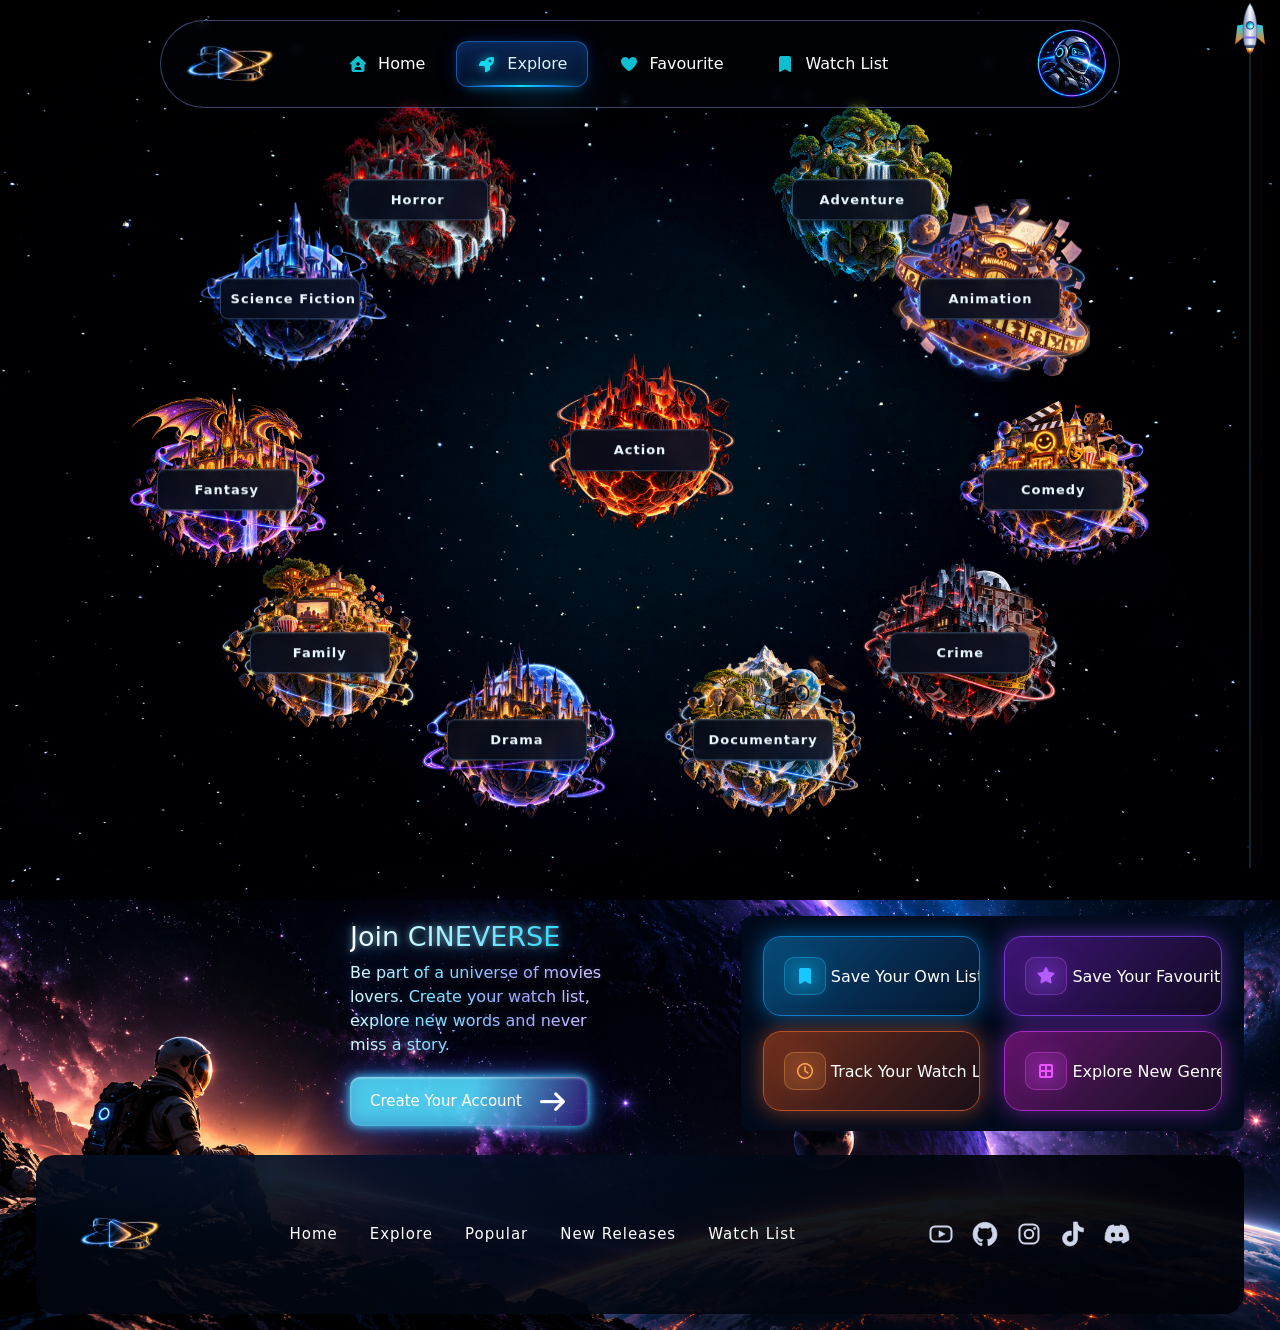
==== pages/explore.html @ 25fd9216 "adding planets" ====
<!doctype html>
<html lang="en">
  <head>
    <title>CINEVERSE | Explore</title>
    <meta name="author" content="Amr Fathi Mohammed" />
    <meta name="viewport" content="width=device-width, initial-scale=1.0" />
    <meta
      name="description"
      content="Enter CINEVERSE, your ultimate movie discovery universe. Explore trending movies, top-rated films, popular genres, movie details, ratings, and trailers." />
    <meta
      name="keywords"
      content="CineVerse, movies, films, movie discovery, trending movies, top-rated movies, popular movies, movie trailers, movie ratings, film genres, cinema" />
    <meta name="application-name" content="CINEVERSE" />
    <meta name="theme-color" content="#080B18" />
    <meta name="color-scheme" content="dark" />
    <meta name="referrer" content="strict-origin-when-cross-origin" />

    <meta name="robots" content="index, follow, max-image-preview:large" />
    <meta name="googlebot" content="index, follow, max-image-preview:large" />

    <link rel="canonical" href="https://amro-fathi.github.io/CINEVERSE/" />

    <meta property="og:type" content="website" />
    <meta property="og:site_name" content="CINEVERSE" />
    <meta property="og:title" content="CINEVERSE | Discover Your Next Favorite Movie" />
    <meta
      property="og:description"
      content="Explore the universe of cinema with CINEVERSE. Discover trending movies, top-rated films, genres, ratings, and trailers." />
    <meta property="og:url" content="https://amro-fathi.github.io/CINEVERSE/" />
    <meta property="og:image" content="https://amro-fathi.github.io/CINEVERSE/images/preview.png" />
    <meta property="og:image:alt" content="CINEVERSE — Your Movie Discovery Universe" />
    <meta property="og:image:width" content="1200" />
    <meta property="og:image:height" content="630" />
    <meta property="og:locale" content="en_US" />

    <link rel="stylesheet" href="../css/all.min.css" />
    <link rel="stylesheet" href="../css/bootstrap.css" />
    <link rel="stylesheet" href="../css/font.css" />
    <link rel="stylesheet" href="../css/index.css" />
    <link rel="icon" type="image/x-icon" href="../images/Icon.png" />
  </head>
  <body>
    <div class="ss idle">
      <div class="ss-rail">
        <div class="ss-fill"></div>
      </div>
      <div class="ss-ship">
        <div class="ss-turn">
          <svg viewBox="0 -6 64 116" aria-hidden="true">
            <defs>
              <linearGradient id="ss-hull" x1="0" y1="0" x2="1" y2="0">
                <stop offset="0" stop-color="#8fa3c7" />
                <stop offset=".5" stop-color="#f4f8ff" />
                <stop offset="1" stop-color="#6d7fa6" />
              </linearGradient>

              <linearGradient id="ss-fin" x1="0" y1="0" x2="0" y2="1">
                <stop offset="0" stop-color="#ff7a18" />
                <stop offset="1" stop-color="#22d3ee" />
              </linearGradient>

              <radialGradient id="ss-glass" cx=".35" cy=".3" r=".8">
                <stop offset="0" stop-color="#e0fbff" />
                <stop offset=".5" stop-color="#22d3ee" />
                <stop offset="1" stop-color="#0b3a73" />
              </radialGradient>

              <linearGradient id="ss-flame" x1="0" y1="1" x2="0" y2="0">
                <stop offset="0" stop-color="#ffd54a" />
                <stop offset=".5" stop-color="#ff7a18" />
                <stop offset="1" stop-color="#ff7a18" stop-opacity="0" />
              </linearGradient>
            </defs>

            <!-- Engine flame -->
            <g class="flame">
              <path fill="url(#ss-flame)" d="M24 26 Q32 -4 40 26 Z" />
              <path fill="#fff6c8" opacity=".9" d="M28 26 Q32 8 36 26 Z" />
            </g>

            <!-- Side wings -->
            <path fill="url(#ss-fin)" d="M22 44 L5 30 L9 64 L22 66 Z" />
            <path fill="url(#ss-fin)" d="M42 44 L59 30 L55 64 L42 66 Z" />

            <!-- Ship body -->
            <rect x="24" y="23" width="16" height="7" rx="2" fill="#3b4a6b" />

            <path fill="url(#ss-hull)" stroke="#4a5b82" d="M32 104 C19 86 17 54 22 28 L42 28 C47 54 45 86 32 104 Z" />

            <rect x="22" y="40" width="20" height="4" fill="#7c5cff" opacity=".85" />

            <!-- Cockpit -->
            <circle cx="32" cy="64" r="7" fill="url(#ss-glass)" stroke="#2a3a5e" stroke-width="1.5" />

            <circle cx="29.5" cy="61.5" r="2" fill="#fff" opacity=".7" />
          </svg>
        </div>
      </div>
      <button class="ss-mark d-none"></button>
    </div>
    <nav class="main-nav">
      <div class="container-fluid">
        <div class="row justify-content-between">
          <div class="col-2 logo">
            <img src="../images/Logo.png" alt="Logo" class="img-fluid" />
          </div>
          <div class="col-9 d-flex justify-content-center align-items-center">
            <div class="links list-unstyled">
              <div class="link">
                <a class="nav-link" href="../index.html"><i class="fa-solid fa-house-user"></i> Home</a>
              </div>
              <div class="link">
                <a class="nav-link active" href="#Top_Rated"><i class="fa-solid fa-rocket"></i> Explore</a>
              </div>
              <div class="link">
                <a class="nav-link" href="./pages/"><i class="fa-solid fa-heart"></i> Favourite</a>
              </div>
              <div class="link">
                <a class="nav-link" href="./pages/"><i class="fa-solid fa-bookmark"></i> Watch List</a>
              </div>
              <div class="search-container ms-auto" id="SearchContainer">
                <div class="input-group">
                  <span class="input-group-text" id="HomeSearch" onclick="toggleSearchActive()"><i class="fa-solid fa-magnifying-glass"></i></span>
                  <input
                    type="text"
                    id="SearchInput"
                    class="form-control"
                    placeholder="Search your movie..."
                    aria-label="Username"
                    aria-describedby="basic-addon1" />
                </div>
              </div>
            </div>
          </div>
          <div class="col-1 account-icon" onclick="stopPropagation(event)">
            <div class="img" onclick="OpenAccountPopup()"></div>
            <i class="fa-solid fa-chevron-left account-arrow" onclick="OpenAccountPopup()"></i>
          </div>
        </div>

        <div class="account-detailes" onclick="stopPropagation(event)">
          <div class="group">
            <div class="account-details-item">My profile</div>
            <div class="account-details-item">Watch History</div>
            <div class="account-details-item">Settings</div>
          </div>
          <div class="group">
            <div class="account-details-item logout">Log Out</div>
          </div>
        </div>
      </div>
    </nav>
    <div class="topbar">
      <a href="./index.html" class="topbar-logo">
        <img src="./images/Logo.png" class="img-fluid" alt="CINEVERSE" />
      </a>
      <div class="topbar-brand">
        <span>YOUR CINEMATIC UNIVERSE</span>
        <p>EXPLORE • DISCOVER • BELONG</p>
      </div>
      <div class="navbar-button" onclick="stopPropagation(event)">
        <div class="account-icon" onclick="OpenAccountPopupRight()">
          <div class="img"></div>
        </div>
      </div>
    </div>
    <div class="account-detailes-popup" onclick="stopPropagation(event)">
      <div class="content">
        <i class="fa-solid fa-xmark close" onclick="OpenAccountPopupRight()"></i>
        <div class="logo">
          <img src="../images/Logo.png" alt="Logo" class="img-fluid" />
        </div>
        <div class="links">
          <div class="account-details-item">
            <a class="nav-link active" href="#"><i class="fa-solid fa-house-user"></i> Home</a>
          </div>

          <div class="account-details-item">
            <a class="nav-link" href="./pages/"><i class="fa-solid fa-rocket"></i> Explore</a>
          </div>
          <div class="account-details-item">
            <a class="nav-link" href="./pages/"><i class="fa-solid fa-heart"></i> Favourite</a>
          </div>
          <div class="account-details-item">
            <a class="nav-link" href="./pages/"><i class="fa-solid fa-bookmark"></i> Watch List</a>
          </div>
        </div>
        <div class="account-details-search">
          <span class="input-group-text" id="basic-addon1"><i class="fa-solid fa-magnifying-glass"></i></span>
          <input type="text" class="search-input" placeholder="Search your movie..." aria-label="Username" aria-describedby="basic-addon1" />
        </div>
        <div class="account-icon">
          <div class="img"></div>
          <p class="muted">
            <a href="#" data-bs-toggle="tooltip" data-bs-title="Log Out"><i class="fa-solid fa-right-from-bracket"></i></a>
          </p>
          <div class="settings">
            <h4>CINEVERSE</h4>
            <p class="mb-0 profile">View Profile</p>
          </div>
        </div>
      </div>
    </div>
    <div class="topbar">
      <a href="../index.html" class="topbar-logo">
        <img src="../images/Logo.png" class="img-fluid" alt="CINEVERSE" />
      </a>
      <div class="topbar-brand">
        <span>YOUR CINEMATIC UNIVERSE</span>
        <p>EXPLORE • DISCOVER • BELONG</p>
      </div>
      <div class="navbar-button" onclick="stopPropagation(event)">
        <div class="account-icon" onclick="OpenAccountPopupRight()">
          <div class="img"></div>
        </div>
      </div>
    </div>
    <div class="account-detailes-popup" onclick="stopPropagation(event)">
      <div class="content">
        <i class="fa-solid fa-xmark close" onclick="OpenAccountPopupRight()"></i>
        <div class="logo">
          <img src="../images/Logo.png" alt="Logo" class="img-fluid" />
        </div>
        <div class="links">
          <div class="account-details-item">
            <a class="nav-link active" href="#"><i class="fa-solid fa-house-user"></i> Home</a>
          </div>

          <div class="account-details-item">
            <a class="nav-link" href="./pages/"><i class="fa-solid fa-rocket"></i> Explore</a>
          </div>
          <div class="account-details-item">
            <a class="nav-link" href="./pages/"><i class="fa-solid fa-heart"></i> Favourite</a>
          </div>
          <div class="account-details-item">
            <a class="nav-link" href="./pages/"><i class="fa-solid fa-bookmark"></i> Watch List</a>
          </div>
        </div>
        <div class="account-details-search">
          <span class="input-group-text" id="basic-addon1"><i class="fa-solid fa-magnifying-glass"></i></span>
          <input type="text" class="search-input" placeholder="Search your movie..." aria-label="Username" aria-describedby="basic-addon1" />
        </div>
        <div class="account-icon">
          <div class="img"></div>
          <p class="muted">
            <a href="#" data-bs-toggle="tooltip" data-bs-title="Log Out"><i class="fa-solid fa-right-from-bracket"></i></a>
          </p>
          <div class="settings">
            <h4>CINEVERSE</h4>
            <p class="mb-0 profile">View Profile</p>
          </div>
        </div>
      </div>
    </div>

    <header id="Explore">
      <div class="container-fluid">
        <div class="content">
          <div data-genre="action" class="planet action active">
            
            <img src="../images/genres/action.png" class="img-fluid" alt="Planet" />
            <div class="name">Action</div>
          </div>
          <div data-genre="adventure" class="planet adventure">
            
            <img src="../images/genres/adventure.png" class="img-fluid" alt="Planet" />
            <div class="name">Adventure</div>
          </div>
          <div data-genre="animation" class="planet animation">
            
            <img src="../images/genres/animation.png" class="img-fluid" alt="Planet" />
            <div class="name">Animation</div>
          </div>
          <div data-genre="comedy" class="planet comedy">
            
            <img src="../images/genres/comedy.png" class="img-fluid" alt="Planet" />
            <div class="name">Comedy</div>
          </div>
          <div data-genre="crime" class="planet crime">
            
            <img src="../images/genres/crime.png" class="img-fluid" alt="Planet" />
            <div class="name">Crime</div>
          </div>
          <div data-genre="documentary" class="planet documentary">
            
            <img src="../images/genres/documentary.png" class="img-fluid" alt="Planet" />
            <div class="name">Documentary</div>
          </div>
          <div data-genre="drama" class="planet drama">
            
            <img src="../images/genres/drama.png" class="img-fluid" alt="Planet" />
            <div class="name">Drama</div>
          </div>
          <div data-genre="family" class="planet family">
            
            <img src="../images/genres/family.png" class="img-fluid" alt="Planet" />
            <div class="name">Family</div>
          </div>
          <div data-genre="fantasy" class="planet fantasy">
            
            <img src="../images/genres/fantasy.png" class="img-fluid" alt="Planet" />
            <div class="name">Fantasy</div>
          </div>
          <div data-genre="science_fiction" class="planet science">
            
            <img src="../images/genres/science fiction.png" class="img-fluid" alt="Planet" />
            <div class="name">Science Fiction</div>
          </div>
          <div data-genre="horror" class="planet horror">
            
            <img src="../images/genres/horror.png" class="img-fluid" alt="Planet" />
            <div class="name">Horror</div>
          </div>
        </div>
      </div>
    </header>

    <footer class="py-3">
      <div class="container-fluid px-5">
        <div class="row mb-4">
          <div class="col-3 d-none d-xl-block"></div>
          <div class="col-12 col-lg-5 col-xl-4 left">
            <h4>Join CINEVERSE</h4>
            <p>Be part of a universe of movies lovers. Create your watch list, explore new words and never miss a story.</p>
            <a class="home-link" href="">Create Your Account <i class="fa-solid fa-arrow-right"></i></a>
          </div>
          <div class="col-12 col-lg-7 col-xl-5 right row">
            <div class="col-12 col-sm-6 icon">
              <div class="item"><i class="fa-solid fa-bookmark"></i> Save Your Own List</div>
            </div>
            <div class="col-12 col-sm-6 icon">
              <div class="item"><i class="fa-solid fa-star"></i> Save Your Favourites</div>
            </div>
            <div class="col-12 col-sm-6 icon">
              <div class="item"><i class="fa-regular fa-clock"></i> Track Your Watch List</div>
            </div>
            <div class="col-12 col-sm-6 icon">
              <div class="item"><i class="fa-solid fa-border-all"></i> Explore New Genres</div>
            </div>
          </div>
        </div>

        <div class="bottom-bar row">
          <div class="col-lg-1 col-12 d-flex justify-content-center align-items-center">
            <div class="logo">
              <img src="../images/Logo.png" alt="Logo" class="img-fluid" />
            </div>
          </div>
          <div class="col-lg-8 col-12">
            <div class="links">
              <div class="link"><a href="./index.html">Home</a></div>
              <div class="link"><a href="./pages/explore.html">Explore</a></div>
              <div class="link"><a href="#Top_Rated">Popular</a></div>
              <div class="link"><a href="#Latest">New Releases</a></div>
              <div class="link"><a href="">Watch List</a></div>
            </div>
          </div>
          <div class="col-lg-2 col-12 d-flex justify-content-center align-items-center">
            <div class="icons">
              <!-- YouTube -->
              <a class="social yt" target="_blank" href="https://www.youtube.com" aria-label="YouTube" data-label="YouTube">
                <svg viewBox="0 0 24 24" aria-hidden="true">
                  <defs>
                    <clipPath id="ytClip"><rect x="1.5" y="4.5" width="21" height="15" rx="4.5" /></clipPath>
                    <linearGradient id="ytShine">
                      <stop offset="0" stop-color="#fff" stop-opacity="0" />
                      <stop offset=".5" stop-color="#fff" stop-opacity=".55" />
                      <stop offset="1" stop-color="#fff" stop-opacity="0" />
                    </linearGradient>
                  </defs>
                  <rect class="ic-s box" pathLength="1" x="1.5" y="4.5" width="21" height="15" rx="4.5" />
                  <g clip-path="url(#ytClip)">
                    <g transform="skewX(-20)"><rect class="shine" x="-12" y="3" width="6" height="18" fill="url(#ytShine)" /></g>
                  </g>
                  <g class="tri-g"><polygon class="ic tri" pathLength="1" points="10,8.8 16,12 10,15.2" /></g>
                </svg>
              </a>

              <!-- GitHub -->
              <a class="social gh" target="_blank" href="https://github.com/Amro-Fathi" aria-label="GitHub" data-label="GitHub">
                <svg viewBox="0 0 24 24" aria-hidden="true">
                  <defs>
                    <linearGradient id="ghGrad" gradientUnits="userSpaceOnUse" x1="0" y1="0" x2="24" y2="24" spreadMethod="repeat">
                      <stop offset="0" stop-color="#b388ff" />
                      <stop offset=".5" stop-color="#6ee7ff" />
                      <stop offset="1" stop-color="#b388ff" />
                      <animateTransform
                        attributeName="gradientTransform"
                        type="translate"
                        from="0 0"
                        to="24 24"
                        dur="1.6s"
                        repeatCount="indefinite" />
                    </linearGradient>
                  </defs>
                  <g class="wob">
                    <path
                      class="ic cat"
                      pathLength="1"
                      d="M12 .297c-6.63 0-12 5.373-12 12 0 5.303 3.438 9.8 8.205 11.385.6.113.82-.258.82-.577 0-.285-.01-1.04-.015-2.04-3.338.724-4.042-1.61-4.042-1.61C4.422 18.07 3.633 17.7 3.633 17.7c-1.087-.744.084-.729.084-.729 1.205.084 1.838 1.236 1.838 1.236 1.07 1.835 2.809 1.305 3.495.998.108-.776.417-1.305.76-1.605-2.665-.3-5.466-1.332-5.466-5.93 0-1.31.465-2.38 1.235-3.22-.135-.303-.54-1.523.105-3.176 0 0 1.005-.322 3.3 1.23.96-.267 1.98-.399 3-.405 1.02.006 2.04.138 3 .405 2.28-1.552 3.285-1.23 3.285-1.23.645 1.653.24 2.873.12 3.176.765.84 1.23 1.91 1.23 3.22 0 4.61-2.805 5.625-5.475 5.92.42.36.81 1.096.81 2.22 0 1.606-.015 2.896-.015 3.286 0 .315.21.69.825.57C20.565 22.092 24 17.592 24 12.297c0-6.627-5.373-12-12-12" />
                  </g>
                </svg>
              </a>

              <!-- Instagram -->
              <a class="social ig" href="#TOP" aria-label="Instagram" data-label="Instagram">
                <svg viewBox="0 0 24 24" aria-hidden="true">
                  <defs>
                    <linearGradient id="igGrad" gradientUnits="userSpaceOnUse" x1="2" y1="22" x2="22" y2="2">
                      <stop offset="0" stop-color="#fd9a2d" />
                      <stop offset=".45" stop-color="#f1337b" />
                      <stop offset="1" stop-color="#8a3ab9" />
                      <animateTransform
                        attributeName="gradientTransform"
                        type="rotate"
                        from="0 12 12"
                        to="360 12 12"
                        dur="4s"
                        repeatCount="indefinite" />
                    </linearGradient>
                  </defs>
                  <rect class="ic-s frame" pathLength="1" x="2.5" y="2.5" width="19" height="19" rx="5.5" />
                  <g class="lens-g"><circle class="ic-s lens" pathLength="1" cx="12" cy="12" r="4.3" /></g>
                  <circle class="flash-ring" cx="17.6" cy="6.4" r="1.1" />
                  <g class="dot-g"><circle class="ic dot" pathLength="1" cx="17.6" cy="6.4" r="1.1" /></g>
                </svg>
              </a>

              <!-- TikTok -->
              <a class="social tk" href="#TOP" aria-label="TikTok" data-label="TikTok">
                <svg viewBox="0 0 24 24" aria-hidden="true">
                  <defs>
                    <path
                      id="tkPath"
                      pathLength="1"
                      d="M12.525.02c1.31-.02 2.61-.01 3.91-.02.08 1.53.63 3.09 1.75 4.17 1.12 1.11 2.7 1.62 4.24 1.79v4.03c-1.44-.05-2.89-.35-4.2-.97-.57-.26-1.1-.59-1.62-.93-.01 2.92.01 5.84-.02 8.75-.08 1.4-.54 2.79-1.35 3.94-1.31 1.92-3.58 3.17-5.91 3.21-1.43.08-2.86-.31-4.08-1.03-2.02-1.19-3.44-3.37-3.65-5.71-.02-.5-.03-1-.01-1.49.18-1.9 1.12-3.72 2.58-4.96 1.66-1.44 3.98-2.13 6.15-1.72.02 1.48-.04 2.96-.04 4.44-.99-.32-2.15-.23-3.02.37-.63.41-1.11 1.04-1.36 1.75-.21.51-.15 1.07-.14 1.61.24 1.64 1.82 3.02 3.5 2.87 1.12-.01 2.19-.66 2.77-1.61.19-.33.4-.67.41-1.06.1-1.79.06-3.57.07-5.36.01-4.03-.01-8.05.02-12.07z" />
                  </defs>
                  <g class="beat-g">
                    <use href="#tkPath" class="ghost g1" />
                    <use href="#tkPath" class="ghost g2" />
                    <use href="#tkPath" class="ic main" />
                  </g>
                  <circle class="spark sp1" cx="21.5" cy="7" r=".8" />
                  <circle class="spark sp2" cx="2.5" cy="15" r=".8" />
                </svg>
              </a>

              <!-- Discord -->
              <a class="social dc" target="_blank" href="https://discord.com/" aria-label="Discord" data-label="Discord">
                <svg viewBox="0 0 24 24" aria-hidden="true">
                  <g class="bob-g">
                    <path
                      class="ic"
                      pathLength="1"
                      d="M20.317 4.3698a19.7913 19.7913 0 00-4.8851-1.5152.0741.0741 0 00-.0785.0371c-.211.3753-.4447.8648-.6083 1.2495-1.8447-.2762-3.68-.2762-5.4868 0-.1636-.3933-.4058-.8742-.6177-1.2495a.077.077 0 00-.0785-.037 19.7363 19.7363 0 00-4.8852 1.515.0699.0699 0 00-.0321.0277C.5334 9.0458-.319 13.5799.0992 18.0578a.0824.0824 0 00.0312.0561c2.0528 1.5076 4.0413 2.4228 5.9929 3.0294a.0777.0777 0 00.0842-.0276c.4616-.6304.8731-1.2952 1.226-1.9942a.076.076 0 00-.0416-.1057c-.6528-.2476-1.2743-.5495-1.8722-.8923a.077.077 0 01-.0076-.1277c.1258-.0943.2517-.1923.3718-.2914a.0743.0743 0 01.0776-.0105c3.9278 1.7933 8.18 1.7933 12.0614 0a.0739.0739 0 01.0785.0095c.1202.099.246.1981.3728.2924a.077.077 0 01-.0066.1276 12.2986 12.2986 0 01-1.873.8914.0766.0766 0 00-.0407.1067c.3604.698.7719 1.3628 1.225 1.9932a.076.076 0 00.0842.0286c1.961-.6067 3.9495-1.5219 6.0023-3.0294a.077.077 0 00.0313-.0552c.5004-5.177-.8382-9.6739-3.5485-13.6604a.061.061 0 00-.0312-.0286z" />
                    <g class="eyes">
                      <ellipse class="eye" cx="8.02" cy="12.9" rx="2.16" ry="2.42" />
                      <ellipse class="eye" cx="15.99" cy="12.9" rx="2.16" ry="2.42" />
                    </g>
                  </g>
                </svg>
              </a>
            </div>
          </div>
        </div>
      </div>
    </footer>
    <!-- <script src="js/plugins/jquery.js"></script> -->
    <script src="../js/bootstrap.js"></script>
    <script src="../js/components/navbar.js"></script>
    <script src="../js/components/spaceship.js"></script>
    <script src="../js/api/fetch.js"></script>
    <script src="../js/pages/explore.js"></script>
  </body>
</html>
---- css/font.css ----
/* latin-ext */
@font-face {
  font-family: 'DM Sans';
  font-style: italic;
  font-weight: 100 1000;
  font-display: swap;
  src: url(https://fonts.gstatic.com/s/dmsans/v17/rP2Fp2ywxg089UriCZa4ET-DNl0.woff2) format('woff2');
  unicode-range: U+0100-02BA, U+02BD-02C5, U+02C7-02CC, U+02CE-02D7, U+02DD-02FF, U+0304, U+0308, U+0329, U+1D00-1DBF, U+1E00-1E9F, U+1EF2-1EFF, U+2020, U+20A0-20AB, U+20AD-20C0, U+2113, U+2C60-2C7F, U+A720-A7FF;
}
/* latin */
@font-face {
  font-family: 'DM Sans';
  font-style: italic;
  font-weight: 100 1000;
  font-display: swap;
  src: url(https://fonts.gstatic.com/s/dmsans/v17/rP2Fp2ywxg089UriCZa4Hz-D.woff2) format('woff2');
  unicode-range: U+0000-00FF, U+0131, U+0152-0153, U+02BB-02BC, U+02C6, U+02DA, U+02DC, U+0304, U+0308, U+0329, U+2000-206F, U+20AC, U+2122, U+2191, U+2193, U+2212, U+2215, U+FEFF, U+FFFD;
}
/* latin-ext */
@font-face {
  font-family: 'DM Sans';
  font-style: normal;
  font-weight: 100 1000;
  font-display: swap;
  src: url(https://fonts.gstatic.com/s/dmsans/v17/rP2Hp2ywxg089UriCZ2IHSeH.woff2) format('woff2');
  unicode-range: U+0100-02BA, U+02BD-02C5, U+02C7-02CC, U+02CE-02D7, U+02DD-02FF, U+0304, U+0308, U+0329, U+1D00-1DBF, U+1E00-1E9F, U+1EF2-1EFF, U+2020, U+20A0-20AB, U+20AD-20C0, U+2113, U+2C60-2C7F, U+A720-A7FF;
}
/* latin */
@font-face {
  font-family: 'DM Sans';
  font-style: normal;
  font-weight: 100 1000;
  font-display: swap;
  src: url(https://fonts.gstatic.com/s/dmsans/v17/rP2Hp2ywxg089UriCZOIHQ.woff2) format('woff2');
  unicode-range: U+0000-00FF, U+0131, U+0152-0153, U+02BB-02BC, U+02C6, U+02DA, U+02DC, U+0304, U+0308, U+0329, U+2000-206F, U+20AC, U+2122, U+2191, U+2193, U+2212, U+2215, U+FEFF, U+FFFD;
}
/* cyrillic-ext */
@font-face {
  font-family: 'Forum';
  font-style: normal;
  font-weight: 400;
  font-display: swap;
  src: url(https://fonts.gstatic.com/s/forum/v19/6aey4Ky-Vb8Ew8IcOpIq3g.woff2) format('woff2');
  unicode-range: U+0460-052F, U+1C80-1C8A, U+20B4, U+2DE0-2DFF, U+A640-A69F, U+FE2E-FE2F;
}
/* cyrillic */
@font-face {
  font-family: 'Forum';
  font-style: normal;
  font-weight: 400;
  font-display: swap;
  src: url(https://fonts.gstatic.com/s/forum/v19/6aey4Ky-Vb8Ew8IVOpIq3g.woff2) format('woff2');
  unicode-range: U+0301, U+0400-045F, U+0490-0491, U+04B0-04B1, U+2116;
}
/* latin-ext */
@font-face {
  font-family: 'Forum';
  font-style: normal;
  font-weight: 400;
  font-display: swap;
  src: url(https://fonts.gstatic.com/s/forum/v19/6aey4Ky-Vb8Ew8IfOpIq3g.woff2) format('woff2');
  unicode-range: U+0100-02BA, U+02BD-02C5, U+02C7-02CC, U+02CE-02D7, U+02DD-02FF, U+0304, U+0308, U+0329, U+1D00-1DBF, U+1E00-1E9F, U+1EF2-1EFF, U+2020, U+20A0-20AB, U+20AD-20C0, U+2113, U+2C60-2C7F, U+A720-A7FF;
}
/* latin */
@font-face {
  font-family: 'Forum';
  font-style: normal;
  font-weight: 400;
  font-display: swap;
  src: url(https://fonts.gstatic.com/s/forum/v19/6aey4Ky-Vb8Ew8IROpI.woff2) format('woff2');
  unicode-range: U+0000-00FF, U+0131, U+0152-0153, U+02BB-02BC, U+02C6, U+02DA, U+02DC, U+0304, U+0308, U+0329, U+2000-206F, U+20AC, U+2122, U+2191, U+2193, U+2212, U+2215, U+FEFF, U+FFFD;
}
---- css/index.css ----
:root {
  --primary-Blue: #1597ff;
  --primary-Orange: #ff7a24;
}

@keyframes cosmic-Title {
  from {
    background-position: 0% center;
    filter: drop-shadow(0 0 3px rgba(180, 240, 255, 0.45)) drop-shadow(0 0 10px rgba(35, 190, 255, 0.32)) drop-shadow(0 0 22px rgba(75, 105, 255, 0.22));
  }
  to {
    background-position: 100% center;
    filter: drop-shadow(0 0 4px rgba(200, 245, 255, 0.6)) drop-shadow(0 0 13px rgba(35, 190, 255, 0.42)) drop-shadow(0 0 26px rgba(110, 80, 255, 0.28)) drop-shadow(0 0 34px rgba(190, 80, 255, 0.12));
  }
}
@keyframes cosmic-subtitle {
  from {
    background-position: 0% center;
    filter: drop-shadow(0 0 3px rgba(53, 190, 255, 0.2));
  }
  to {
    background-position: 100% center;
    filter: drop-shadow(0 0 6px rgba(120, 104, 255, 0.3));
  }
}
@keyframes gradient-flow {
  from {
    background-position: 0% 50%;
  }
  to {
    background-position: 100% 50%;
  }
}
nav {
  position: fixed;
  top: 20px;
  right: initial;
  bottom: initial;
  left: 50%;
  z-index: 999;
  transform: translateX(-50%);
  width: 75%;
  color: #fff;
  border-radius: 100px;
  background: rgba(3, 8, 18, 0.28);
  backdrop-filter: blur(4px);
  border: 1px solid rgba(150, 180, 255, 0.38);
}
@media (max-width: 1300px) {
  nav {
    background: rgba(3, 8, 18, 0.28);
    border: none;
  }
  nav .container-fluid {
    display: none;
  }
}
@media (min-width: 992px) and (max-width: 1300px) {
  nav {
    height: initial;
    border: 1px solid rgba(150, 180, 255, 0.38);
  }
  nav .container-fluid {
    display: block;
  }
}
nav .logo {
  display: flex;
  flex-direction: row;
  justify-content: center;
  align-items: center;
  width: 10%;
}
@media (max-width: 1300px) {
  nav .logo {
    display: none;
  }
}
@media (min-width: 1181px) and (max-width: 1300px) {
  nav .logo {
    display: flex;
    width: 14%;
  }
}
nav .links {
  width: 100%;
  margin: auto;
  display: flex;
  flex-direction: row;
  justify-content: start;
  align-items: center;
  padding: 20px;
  padding-right: 0px;
  column-gap: 10px;
}
nav .links .link .nav-link {
  display: flex;
  flex-direction: row;
  justify-content: center;
  align-items: center;
  position: relative;
  padding: 10px 20px;
  border: 1px solid transparent;
  border-radius: 12px;
  color: #fff;
  transition-duration: 1s;
  white-space: nowrap;
}
nav .links .link .nav-link i {
  color: rgba(17, 217, 239, 0.8745098039);
  margin-right: 10px;
}
nav .links .link .nav-link::before {
  content: "";
  position: absolute;
  top: initial;
  right: initial;
  bottom: -8px;
  left: 10%;
  z-index: initial;
  width: 100%;
  height: 15px;
  background: radial-gradient(ellipse, rgba(40, 125, 255, 0.8) 0%, rgba(17, 217, 239, 0.3) 40%, transparent 75%);
  filter: blur(20px);
  opacity: 0;
  transition: opacity 0.4s ease;
}
nav .links .link .nav-link::after {
  content: "";
  position: absolute;
  position: absolute;
  top: initial;
  right: initial;
  bottom: -1px;
  left: 50%;
  z-index: initial;
  width: 0;
  height: 2px;
  border-radius: 10px;
  transform: translateX(-50%);
  background: linear-gradient(90deg, transparent, #168bff, #11d9ef, #168bff, transparent);
  box-shadow: 0 0 10px rgba(17, 217, 239, 0.8);
  transition: width 0.4s ease;
}
nav .links .link .nav-link.active {
  color: #dffaff;
  background: linear-gradient(180deg, rgba(13, 43, 96, 0.85), rgba(4, 15, 40, 0.92));
  border-color: rgba(40, 145, 255, 0.55);
  box-shadow: inset 0 0 12px rgba(35, 115, 255, 0.12), 0 0 10px rgba(25, 105, 255, 0.2), 0 0 22px rgba(25, 105, 255, 0.12);
}
nav .links .link .nav-link.active::before {
  opacity: 1;
}
nav .links .link .nav-link.active::after {
  width: 85%;
}
nav .links .link .nav-link.active i {
  color: #11d9ef;
  filter: drop-shadow(0 0 5px rgba(17, 217, 239, 0.7));
}
nav .links .link .nav-link:hover {
  background: rgba(13, 43, 96, 0.45);
  border-color: rgba(17, 217, 239, 0.35);
  box-shadow: inset 0 0 12px rgba(17, 217, 239, 0.06), 0 0 15px rgba(17, 217, 239, 0.1);
}
nav .links .link .nav-link:hover::before {
  opacity: 0.8;
}
nav .links .link .nav-link:hover::after {
  width: 75%;
}
nav .links .search-container {
  flex: 1;
  min-width: 0;
  display: flex;
  flex-direction: row;
  justify-content: end;
  align-items: center;
}
@media (min-width: 992px) and (max-width: 1300px) {
  nav .links .search-container {
    display: none;
  }
}
nav .links .search-container.active .input-group {
  width: 80%;
}
@media (max-width: 1300px) {
  nav .links .search-container.active .input-group {
    width: 100%;
  }
}
nav .links .search-container .input-group {
  padding: 5px;
  width: 55px;
  box-sizing: border-box;
  display: flex;
  flex-direction: row-reverse;
  justify-content: space-between;
  align-items: center;
  background: rgba(3, 7, 16, 0.95);
  border: 1px solid rgba(17, 217, 239, 0.3);
  border-radius: 30px;
  transition: width 1s ease;
}
nav .links .search-container .input-group .input-group-text {
  padding: 10px;
  border: none;
  background: transparent;
  color: #11d9ef;
  cursor: pointer;
  flex-shrink: 0;
}
nav .links .search-container .input-group input {
  width: 0;
  min-width: 0;
  padding: 10px 0;
  opacity: 0;
  overflow: hidden;
  flex: 0 0 auto;
  box-sizing: border-box;
  color: #fff;
  background: transparent;
  border: none;
  outline: none;
  transition: width 0.5s ease, opacity 0.3s ease, padding 0.5s ease;
}
nav .links .search-container .input-group input.active {
  width: calc(100% - 45px);
  padding: 10px;
  opacity: 1;
  box-shadow: none;
}
nav .links .search-container .input-group input:focus {
  box-shadow: none;
}
nav .links .search-container .input-group input::placeholder {
  color: #858b9a;
}
nav .account-icon {
  display: flex;
  flex-direction: row;
  justify-content: center;
  align-items: center;
}
@media (min-width: 992px) and (max-width: 1300px) {
  nav .account-icon {
    justify-content: end;
  }
}
nav .account-icon {
  flex-grow: 1;
  position: relative;
}
nav .account-icon .img {
  width: 70px;
  height: 70px;
  background-image: url("../images/Profile.jpg");
  background-repeat: no-repeat;
  background-size: cover;
  background-position: center;
  cursor: pointer;
  border-radius: 50%;
}
nav .account-icon i {
  cursor: pointer;
  position: absolute;
  top: 50%;
  right: 10%;
  bottom: initial;
  left: initial;
  z-index: initial;
  transform: translateY(-50%) rotate(0deg);
  transition: right 0.5s ease, opacity 1s ease;
  opacity: 1;
  transition-duration: 1s;
}
@media (min-width: 992px) and (max-width: 1300px) {
  nav .account-icon i {
    display: none;
  }
}
nav .account-icon i.active {
  transform: translateY(-50%) rotate(180deg);
  right: -90%;
  opacity: 0;
}
nav .account-detailes {
  border-radius: 10px;
  padding: 10px;
  background: linear-gradient(135deg, rgba(4, 10, 20, 0.98) 0%, rgba(7, 15, 30, 0.98) 35%, rgba(17, 14, 42, 0.92) 70%, rgba(28, 12, 48, 0.98) 100%);
  backdrop-filter: blur(8px);
  border: 1px solid rgba(142, 182, 255, 0.28);
  box-shadow: inset 0 1px 0 rgba(255, 255, 255, 0.28), inset 0 -20px 50px rgba(73, 70, 160, 0.28), 0 10px 35px rgba(0, 0, 0, 0.75), 0 0 35px rgba(80, 120, 255, 0.42);
  position: absolute;
  top: 110%;
  right: -100%;
  bottom: initial;
  left: initial;
  z-index: initial;
  text-align: center;
  display: flex;
  flex-direction: column;
  justify-content: center;
  align-items: center;
  row-gap: 10px;
  transition-duration: 1s;
}
nav .account-detailes.active {
  right: 0.5%;
}
nav .account-detailes .group {
  border-radius: 10px;
  display: flex;
  flex-direction: column;
  justify-content: center;
  align-items: center;
  row-gap: 10px;
  width: 100%;
  padding: 20px 5px;
}
nav .account-detailes .group .account-details-item {
  cursor: pointer;
  border-radius: 10px;
  width: 100%;
  position: relative;
  padding: 10px 40px;
  border: rgba(17, 217, 239, 0.8745098039) 2px solid;
  color: #e7fcff;
  background: rgba(5, 10, 25, 0.85);
  transition-duration: 0.5s;
  overflow: hidden;
}
nav .account-detailes .group .account-details-item::before {
  content: "";
  position: absolute;
  top: 0;
  right: initial;
  bottom: initial;
  left: -120%;
  z-index: initial;
  width: 80%;
  height: 100%;
  background: linear-gradient(90deg, transparent, rgba(17, 217, 239, 0.15), rgba(17, 217, 239, 0.45), rgba(17, 217, 239, 0.15), transparent);
  transform: skewX(-20deg);
  transition-duration: 0.5s;
}
nav .account-detailes .group .account-details-item.logout::before {
  background: linear-gradient(90deg, transparent, rgba(255, 53, 79, 0.15), rgba(255, 53, 79, 0.45), rgba(255, 53, 79, 0.15), transparent);
}
nav .account-detailes .group .account-details-item:hover {
  transform: translateX(4px);
  border-color: #7df4ff;
  box-shadow: 0 0 8px rgba(17, 217, 239, 0.8), 0 0 25px rgba(17, 217, 239, 0.3), inset 0 0 20px rgba(17, 217, 239, 0.08);
}
nav .account-detailes .group .account-details-item:hover.logout {
  border-color: #ff5368;
  box-shadow: 0 0 8px rgba(255, 53, 79, 0.8), 0 0 25px rgba(255, 53, 79, 0.3), inset 0 0 20px rgba(255, 53, 79, 0.08);
}
nav .account-detailes .group .account-details-item:hover::before {
  left: 140%;
}
nav .account-detailes .group .account-details-item.logout {
  background: linear-gradient(135deg, rgba(20, 4, 7, 0.98) 0%, rgba(35, 7, 14, 0.98) 35%, rgba(42, 8, 20, 0.92) 70%, rgba(48, 6, 12, 0.98) 100%);
  backdrop-filter: blur(8px);
  border: 1px solid rgba(255, 70, 85, 0.3);
  box-shadow: inset 0 1px 0 rgba(255, 220, 220, 0.12), inset 0 -20px 50px rgba(160, 20, 40, 0.25), 0 10px 35px rgba(0, 0, 0, 0.75), 0 0 35px rgba(255, 35, 55, 0.25);
}

.account-detailes-popup {
  position: fixed;
  top: 50%;
  right: initial;
  bottom: initial;
  left: -140%;
  z-index: 999;
}
.account-detailes-popup.active {
  left: 0;
}
.account-detailes-popup {
  transform: translateY(-50%);
  width: 300px;
  height: 100%;
  padding: 20px;
  background: linear-gradient(145deg, rgba(5, 12, 25, 0.97) 0%, rgba(7, 15, 32, 0.97) 40%, rgba(18, 12, 42, 0.96) 75%, rgba(30, 12, 50, 0.97) 100%);
  clip-path: polygon(0% 0%, 84% 0%, 100% 7%, 100% 47%, 94% 54%, 100% 61%, 100% 93%, 91% 100%, 62% 100%, 54% 95%, 8% 100%, 0% 93%, 0% 8%);
  box-shadow: 0 15px 40px rgba(0, 0, 0, 0.75), 0 0 30px rgba(17, 217, 239, 0.15), 0 0 50px rgba(110, 70, 255, 0.12);
  transition-duration: 1s;
  row-gap: 10px;
}
.account-detailes-popup::before {
  content: "";
  position: absolute;
  inset: 0;
  background: linear-gradient(135deg, #11d9ef 0%, #11d9ef 35%, #6f9cff 58%, #a86cff 78%, #d276ff 100%);
  clip-path: inherit;
  z-index: -2;
}
.account-detailes-popup::after {
  content: "";
  position: absolute;
  inset: 3px;
  background: linear-gradient(145deg, rgba(5, 12, 25, 0.98), rgba(8, 15, 32, 0.97) 45%, rgba(20, 13, 43, 0.96));
  clip-path: polygon(0% 0%, 84% 0%, 100% 7%, 100% 47%, 94% 54%, 100% 61%, 100% 93%, 91% 100%, 62% 100%, 54% 95%, 8% 100%, 0% 93%, 0% 8%);
  z-index: -1;
  background-image: url("../images/navbarbg.png");
  background-repeat: no-repeat;
  background-size: cover;
  background-position: center;
}
.account-detailes-popup {
  color: #fff;
}
.account-detailes-popup .content {
  display: flex;
  flex-direction: column;
  justify-content: space-evenly;
  align-items: start;
  height: 100%;
}
.account-detailes-popup .content .close {
  position: absolute;
  top: 20px;
  right: 20px;
  bottom: initial;
  left: initial;
  z-index: initial;
  display: flex;
  flex-direction: row;
  justify-content: center;
  align-items: center;
  color: rgba(17, 217, 239, 0.8745098039);
  background: linear-gradient(135deg, #061535 0%, #0a1d4a 18%, #0b1738 35%, #070f27 52%, #0a1233 68%, #17154a 84%, #25205f 100%);
  border-radius: 20%;
  font-size: 12px;
  width: 30px;
  height: 30px;
  cursor: pointer;
  transition-duration: 0.5s;
}
.account-detailes-popup .content {
  position: relative;
}
.account-detailes-popup .content .logo {
  width: 80%;
  align-content: start;
}
.account-detailes-popup .content .links {
  border-radius: 10px;
  display: flex;
  flex-direction: column;
  justify-content: center;
  align-items: start;
  row-gap: 10px;
  width: 100%;
}
.account-detailes-popup .content .links .account-details-item {
  display: flex;
  flex-direction: row;
  justify-content: start;
  align-items: center;
  position: relative;
  width: 80%;
  padding: 15px;
  color: #e7fcff;
  background: linear-gradient(135deg, rgba(8, 25, 48, 0.95), rgba(4, 13, 28, 0.96) 55%, rgba(10, 15, 38, 0.96)) padding-box, linear-gradient(135deg, #11d9ef 0%, #11d9ef 35%, #4b9cff 65%, #8d6cff 100%) border-box;
  border: 2px solid transparent;
  border-top-right-radius: 15%;
  border-bottom-right-radius: 15%;
  cursor: pointer;
  overflow: hidden;
  transition-duration: 0.5s;
}
.account-detailes-popup .content .links .account-details-item::before {
  content: "";
  position: absolute;
  top: 0;
  right: initial;
  bottom: initial;
  left: -120%;
  z-index: initial;
  width: 70%;
  height: 100%;
  background: linear-gradient(90deg, transparent 0%, rgba(17, 217, 239, 0.05) 25%, rgba(17, 217, 239, 0.22) 50%, rgba(17, 217, 239, 0.05) 75%, transparent 100%);
  transform: skewX(-20deg);
  transition: left 0.55s ease;
}
.account-detailes-popup .content .links .account-details-item::after {
  content: "";
  position: absolute;
  top: -45px;
  right: initial;
  bottom: initial;
  left: -45px;
  z-index: initial;
  width: 100px;
  height: 100px;
  background: rgba(17, 217, 239, 0.25);
  filter: blur(25px);
}
.account-detailes-popup .content .links .account-details-item:hover {
  transform: translateX(10px);
}
.account-detailes-popup .content .links .account-details-item:hover::before {
  left: 140%;
}
.account-detailes-popup .content .links .account-details-item i {
  color: rgba(17, 217, 239, 0.8745098039);
}
.account-detailes-popup .content .account-details-search {
  margin-top: 20px;
  display: flex;
  flex-direction: row;
  justify-content: center;
  align-items: center;
  background: rgba(12, 22, 36, 0.72);
  border: 2px solid rgba(70, 140, 220, 0.45);
  border-radius: 999px;
  box-shadow: inset 0 1px 1px rgba(255, 255, 255, 0.06), 0 0 20px rgba(20, 80, 140, 0.12);
  border-radius: 30px;
}
.account-detailes-popup .content .account-details-search .input-group-text {
  border: none;
  background-color: transparent;
  color: #fff;
}
.account-detailes-popup .content .account-details-search input {
  color: #fff;
  background-color: transparent;
  border: none;
  outline: none;
  padding: 10px;
}
.account-detailes-popup .content .account-details-search input::placeholder {
  color: #7a7a7a;
}
.account-detailes-popup .content .account-icon * {
  cursor: pointer;
}
.account-detailes-popup .content .account-icon {
  padding: 20px 10px;
  background: rgba(3, 8, 18, 0.88);
  backdrop-filter: blur(4px);
  border-radius: 20px;
  width: 100%;
  display: flex;
  flex-direction: row;
  justify-content: start;
  align-items: center;
  column-gap: 20px;
  position: relative;
}
.account-detailes-popup .content .account-icon .profile {
  width: fit-content;
  cursor: pointer;
  color: #aab9cc;
  transition: all 0.3s ease;
}
.account-detailes-popup .content .account-icon .profile:hover {
  color: #11d9ef;
  transform: translateX(4px);
  text-shadow: 0 0 12px rgba(17, 217, 239, 0.5);
}
.account-detailes-popup .content .account-icon .img {
  width: 90px;
  height: 90px;
  background-image: url("../images/Profile.jpg");
  background-repeat: no-repeat;
  background-size: cover;
  background-position: center;
  cursor: pointer;
  border-radius: 50%;
}
.account-detailes-popup .content .account-icon p.muted {
  position: absolute;
  top: 50%;
  right: 5%;
  bottom: initial;
  left: initial;
  z-index: initial;
}
.account-detailes-popup .content .account-icon p.muted i {
  color: rgba(255, 70, 85, 0.8);
  cursor: pointer;
  position: absolute;
  top: 50%;
  right: 5%;
  bottom: initial;
  left: initial;
  z-index: initial;
  transform: translateY(-50%);
  transition: right 0.5s;
}
.account-detailes-popup .content .account-icon p.muted i.active {
  transform: translateY(-50%);
  right: -90%;
}
.account-detailes-popup .content .account-icon .settings h4 {
  font-size: 14px;
}
.account-detailes-popup .content .account-icon .settings p {
  font-size: 12px;
  color: #949494;
}

.topbar {
  display: none;
  padding: 0 30px;
  width: 70%;
  height: 100px;
}
@media (max-width: 1300px) {
  .topbar {
    width: 90%;
  }
}
.topbar {
  position: fixed;
  top: 20px;
  right: initial;
  bottom: initial;
  left: 50%;
  z-index: 999;
  transform: translateX(-50%);
  background: rgba(2, 6, 16, 0.62);
  backdrop-filter: blur(12px);
  border-radius: 100px;
  border: 1px solid rgba(17, 217, 239, 0.18);
}
@media (max-width: 1300px) {
  .topbar {
    display: flex;
    flex-direction: row;
    justify-content: space-between;
    align-items: center;
    background: transparent;
    backdrop-filter: blur(12px);
    background: rgba(2, 6, 16, 0.52);
  }
}
@media (min-width: 992px) and (max-width: 1300px) {
  .topbar {
    display: none;
  }
}
@media (min-width: 577px) and (max-width: 1300px) {
  .topbar {
    width: 70%;
    background: rgba(2, 6, 16, 0.52);
    backdrop-filter: blur(12px);
  }
}
.topbar::after {
  content: "";
  position: absolute;
  top: initial;
  right: initial;
  bottom: -1px;
  left: 50%;
  z-index: 999;
  transform: translateX(-50%);
  width: 80%;
  height: 2px;
  background: linear-gradient(90deg, transparent, #11d9ef 25%, #485fe0 70%, #a86cff, transparent);
  opacity: 0.7;
}
.topbar .topbar-logo {
  width: 30%;
}
@media (max-width: 1300px) {
  .topbar .topbar-logo {
    width: 60%;
    display: none;
  }
}
@media (min-width: 577px) and (max-width: 1300px) {
  .topbar .topbar-logo {
    width: 30%;
    display: block;
  }
}
.topbar .topbar-brand {
  text-align: center;
}
@media (max-width: 1300px) {
  .topbar .topbar-brand {
    width: 70%;
  }
}
@media (min-width: 577px) and (max-width: 1300px) {
  .topbar .topbar-brand {
    width: 50%;
  }
}
.topbar .topbar-brand span {
  color: #ccefff;
  font-size: 16px;
  letter-spacing: 3px;
}
@media (min-width: 577px) and (max-width: 1300px) {
  .topbar .topbar-brand span {
    display: none;
  }
}
@media (min-width: 769px) and (max-width: 1300px) {
  .topbar .topbar-brand span {
    display: block;
  }
}
.topbar .topbar-brand p {
  margin: 7px 0px;
  color: #647997;
  font-size: 12px;
  letter-spacing: 2px;
}
@media (max-width: 1300px) {
  .topbar .topbar-brand p {
    display: none;
  }
}
@media (min-width: 577px) and (max-width: 1300px) {
  .topbar .topbar-brand p {
    display: block;
  }
}
.topbar .navbar-button {
  display: none;
  flex: 1;
}
.topbar .navbar-button .account-icon {
  width: 80px;
  height: 80px;
  position: fixed;
  top: 15px;
  right: 0;
  bottom: initial;
  left: initial;
  z-index: 999;
}
.topbar .navbar-button .account-icon .img {
  width: 70px;
  height: 70px;
}
@media (max-width: 1300px) {
  .topbar .navbar-button .account-icon .img {
    width: 60px;
    height: 60px;
  }
}
.topbar .navbar-button .account-icon .img {
  background-image: url("../images/Profile.jpg");
  background-repeat: no-repeat;
  background-size: cover;
  background-position: center;
  cursor: pointer;
  border-radius: 50%;
}
@media (max-width: 1300px) {
  .topbar .navbar-button {
    display: block;
  }
}
@media (min-width: 992px) and (max-width: 1300px) {
  .topbar .navbar-button {
    display: none;
  }
}

.random {
  display: flex;
  flex-direction: row;
  justify-content: center;
  align-items: center;
  position: absolute;
  top: initial;
  right: 40px;
  bottom: 5%;
  left: initial;
  z-index: initial;
}
@media (max-width: 1300px) {
  .random {
    right: 50%;
    transform: translateX(50%);
    width: 80%;
  }
}
@media (min-width: 371px) and (max-width: 1300px) {
  .random {
    width: 70%;
  }
}
@media (min-width: 577px) and (max-width: 1300px) {
  .random {
    width: 50%;
    right: 40px;
    transform: translateX(0px);
  }
}
@media (min-width: 769px) and (max-width: 1300px) {
  .random {
    width: max-content;
  }
}
.random {
  padding: 10px 20px;
  border-radius: 20px;
  color: #f1f1f1;
  background: linear-gradient(110deg, rgba(45, 95, 170, 0.38) 0%, rgba(22, 57, 120, 0.32) 45%, rgba(5, 20, 55, 0.38) 100%);
  backdrop-filter: blur(6px);
  border: 1px solid rgba(155, 205, 255, 0.45);
  box-shadow: 0 0 12px rgba(76, 157, 255, 0.2), inset 0 1px 3px rgba(220, 240, 255, 0.15);
  column-gap: 20px;
  transition-duration: 1s;
  cursor: pointer;
}
.random h4 {
  font-size: 20px;
  color: #96dbdf;
  transition-duration: 1s;
  white-space: nowrap;
}
.random h6 {
  color: rgba(216, 217, 221, 0.6509803922);
  font-size: 16px;
  transition-duration: 1s;
}
.random i {
  font-size: 30px;
  transition-duration: 1s;
}
.random:hover {
  transform: translateY(-5px) scale(1.02);
  background: linear-gradient(110deg, rgba(65, 135, 220, 0.48) 0%, rgba(30, 78, 160, 0.42) 45%, rgba(8, 30, 75, 0.48) 100%);
  border-color: rgba(170, 220, 255, 0.8);
  box-shadow: 0 0 10px rgba(100, 185, 255, 0.4), 0 0 28px rgba(45, 125, 255, 0.3), inset 0 1px 4px rgba(235, 248, 255, 0.25);
}
.random:hover h4 {
  color: #c7f7ff;
  text-shadow: 0 0 12px rgba(80, 210, 255, 0.55);
}
.random:hover h6 {
  color: rgba(210, 230, 255, 0.85);
}
.random:hover i {
  color: #b6eaff;
  transform: translateX(5px);
  filter: drop-shadow(0 0 8px rgba(70, 180, 255, 0.8));
}
@media (max-width: 1300px) {
  .random:hover {
    transform: translateX(50%) translateY(-5px) scale(1.02);
  }
}

header#Home {
  background-image: url("../images/mainBg.png");
  background-repeat: no-repeat;
  background-size: cover;
  background-position: center;
  position: relative;
  min-height: 100vh;
  display: flex;
  flex-direction: row;
  justify-content: center;
  align-items: center;
}
header#Home .img {
  width: 40%;
  position: absolute;
  top: 50%;
  right: initial;
  bottom: initial;
  left: 50%;
  z-index: initial;
  transform: translate(-50%, -50%);
}
@media (max-width: 1300px) {
  header#Home .img {
    display: none;
  }
}
@media (min-width: 577px) and (max-width: 1300px) {
  header#Home .img {
    display: block;
    left: 75%;
  }
}
@media (min-width: 992px) and (max-width: 1300px) {
  header#Home .img {
    left: 50%;
  }
}
header#Home .content {
  display: flex;
  flex-direction: row;
  justify-content: space-between;
  align-items: center;
}
@media (max-width: 1300px) {
  header#Home .content {
    flex-direction: column;
  }
}
@media (min-width: 769px) and (max-width: 1300px) {
  header#Home .content {
    flex-direction: row;
  }
}
header#Home .content {
  width: 100%;
  height: 100%;
  position: relative;
}
header#Home .content .top {
  display: flex;
  flex-direction: column;
  justify-content: center;
  align-items: start;
}
@media (max-width: 1300px) {
  header#Home .content .top {
    align-items: center;
  }
}
@media (min-width: 577px) and (max-width: 1300px) {
  header#Home .content .top {
    align-items: start;
  }
}
header#Home .content .top {
  row-gap: 5px;
  cursor: default;
}
@media (max-width: 1300px) {
  header#Home .content .top {
    text-align: center;
  }
}
@media (min-width: 577px) and (max-width: 1300px) {
  header#Home .content .top {
    text-align: start;
  }
}
header#Home .content .top h1 {
  transition-duration: 1s;
}
header#Home .content .top h1:hover {
  transform: translateX(10px);
  filter: brightness(1.22);
}
header#Home .content .top h1:hover i {
  transform: translateX(5px);
}
header#Home .content .top h1 {
  font-size: 70px;
  background: linear-gradient(100deg, #ffffff 0%, #a9f2ff 12%, #35d9ff 27%, #438bff 43%, #7868ff 59%, #bd83ff 74%, #e5d5ff 87%, #ffffff 100%);
  background-size: 200% auto;
  background-position: 0% center;
  -webkit-background-clip: text;
  background-clip: text;
  -webkit-text-fill-color: transparent;
  filter: drop-shadow(0 0 3px rgba(180, 240, 255, 0.55)) drop-shadow(0 0 10px rgba(35, 190, 255, 0.4)) drop-shadow(0 0 22px rgba(75, 105, 255, 0.28)) drop-shadow(0 0 35px rgba(159, 75, 255, 0.16));
  animation: cosmic-Title 2s ease-in-out infinite alternate;
}
@media (max-width: 1300px) {
  header#Home .content .top h1 {
    font-size: 50px;
  }
}
header#Home .content .top h4 {
  background: linear-gradient(90deg, #a9f2ff 0%, #55bfe9 30%, #8580e8 65%, #c6a4ff 100%);
  background-size: 150% auto;
  -webkit-background-clip: text;
  background-clip: text;
  -webkit-text-fill-color: transparent;
  filter: drop-shadow(0 0 3px rgba(53, 190, 255, 0.2)) drop-shadow(0 0 8px rgba(120, 104, 255, 0.12));
  animation: cosmic-subtitle 5s ease-in-out infinite alternate;
  transition-duration: 1s;
}
header#Home .content .top h4:hover {
  transform: translateX(10px);
  filter: brightness(1.22);
}
header#Home .content .top h4:hover i {
  transform: translateX(5px);
}
header#Home .content .top p,
header#Home .content .top h6 {
  background: linear-gradient(90deg, #e0fbff 0%, #82e4ff 30%, #aaa5ff 65%, #e2caff 100%);
  -webkit-background-clip: text;
  background-clip: text;
  -webkit-text-fill-color: transparent;
  transition-duration: 1s;
}
header#Home .content .top p:hover,
header#Home .content .top h6:hover {
  transform: translateX(10px);
  filter: brightness(1.22);
}
header#Home .content .top p:hover i,
header#Home .content .top h6:hover i {
  transform: translateX(5px);
}
header#Home .content .top p,
header#Home .content .top h6 {
  filter: drop-shadow(0 0 3px rgba(53, 190, 255, 0.2)) drop-shadow(0 0 8px rgba(120, 104, 255, 0.12));
}
header#Home .content .top p {
  width: 85%;
}
@media (min-width: 769px) and (max-width: 1300px) {
  header#Home .content .top p {
    width: 80%;
  }
}
header#Home .content .top .home-link {
  position: relative;
  display: flex;
  flex-direction: row;
  justify-content: space-between;
  align-items: center;
  gap: 15px;
  padding: 12px 20px;
  border-radius: 100px;
  background: linear-gradient(110deg, rgba(82, 220, 255, 0.9) 50%, rgba(112, 52, 255, 0.4) 100%);
  color: #fff;
  font-size: 21px;
  font-weight: 500;
  text-decoration: none;
  white-space: nowrap;
  box-shadow: 0 0 8px rgba(82, 220, 255, 0.9), 0 0 20px rgba(28, 153, 255, 0.65), 0 0 38px rgba(112, 52, 255, 0.4), inset 0 1px 3px rgba(255, 255, 255, 0.55), inset 0 -5px 15px rgba(7, 15, 100, 0.2);
  transition-duration: 0.5s;
}
header#Home .content .top .home-link i {
  display: flex;
  flex-direction: row;
  justify-content: center;
  align-items: center;
  color: #fff;
  font-size: 25px;
  transition: transform 0.35s ease;
}
header#Home .content .top .home-link:hover {
  transform: translateX(10px);
  box-shadow: 0 0 12px rgb(82, 220, 255), 0 0 28px rgba(28, 153, 255, 0.8), 0 0 48px rgba(112, 52, 255, 0.6), inset 0 1px 5px rgba(255, 255, 255, 0.7);
  filter: brightness(1.03);
}
header#Home .content .top .home-link:hover i {
  transform: translateX(5px);
}
header#Home .content .card i {
  cursor: pointer;
}
header#Home .content .card {
  width: 500px;
  max-width: 500px;
  backdrop-filter: blur(8px);
  border: 1px solid rgba(115, 155, 255, 0.4);
  background: rgba(5, 14, 38, 0.48);
  box-shadow: 0 8px 30px rgba(0, 0, 0, 0.3);
  border-radius: 28px;
  padding: 20px;
}
header#Home .content .card .head {
  color: rgb(188, 229, 232);
  display: flex;
  flex-direction: row;
  justify-content: space-between;
  align-items: center;
}
header#Home .content .card .head .left {
  cursor: pointer;
  border-radius: 50%;
  background: rgba(43, 52, 79, 0.48);
  backdrop-filter: blur(20px);
  padding: 10px;
  border: 1px solid transparent;
  display: flex;
  flex-direction: row;
  justify-content: center;
  align-items: center;
}
header#Home .content .card .body {
  display: flex;
  flex-direction: row;
  justify-content: center;
  align-items: center;
  column-gap: 10px;
}
header#Home .content .card .body .left {
  width: 100%;
  height: 100%;
  padding: 0px 10px;
}
header#Home .content .card .body .left img {
  border-radius: 10px;
  border: 3px solid rgba(115, 155, 255, 0.8);
}
header#Home .content .card .body .right {
  color: rgb(188, 229, 232);
  display: flex;
  flex-direction: column;
  justify-content: center;
  align-items: start;
  row-gap: 10px;
}
header#Home .content .card .body .right .title {
  color: #fff;
}
header#Home .content .card .body .right .info {
  width: 80%;
  display: flex;
  flex-direction: row;
  justify-content: space-between;
  align-items: center;
}
header#Home .content .card .body .right .info .rate {
  display: flex;
  flex-direction: row;
  justify-content: center;
  align-items: center;
  color: #fff;
  column-gap: 10px;
}
header#Home .content .card .body .right .info .rate .fa-star {
  cursor: default;
  color: yellow;
  display: flex;
  flex-direction: row;
  justify-content: center;
  align-items: center;
}
header#Home .content .card .body .right .info .dot {
  color: #fff;
}
header#Home .content .card .body .right .icons {
  width: 100%;
  display: flex;
  flex-direction: row;
  justify-content: space-around;
  align-items: center;
}
header#Home .content .card .body .right .icons i {
  border-radius: 50%;
  height: 40px;
  border: 1px solid rgba(115, 155, 255, 0.4);
  width: 40px;
  display: flex;
  flex-direction: row;
  justify-content: center;
  align-items: center;
  background: rgba(5, 14, 38, 0.48);
  box-shadow: 0 8px 30px rgba(0, 0, 0, 0.3);
}
header#Home .content .card .body .right .icons i.active {
  border: 1px solid transparent;
  box-shadow: inset 0 1px 3px rgba(255, 255, 255, 0.4), inset 0 -5px 14px rgba(2, 9, 35, 0.65);
  color: #f2fdff;
  text-shadow: 0 0 8px rgba(112, 231, 255, 0.55);
}
header#Home .content .card .body .right .icons i {
  transition-duration: 0.7s;
}
header#Home .content .card .body .right .icons i:hover {
  transform: translateY(-3px) scale(1.07);
  color: #fff;
  border-color: rgba(92, 234, 255, 0.75);
  background: rgba(20, 57, 103, 0.56);
  box-shadow: 0 0 14px rgba(17, 217, 239, 0.13), 0 5px 15px rgba(0, 0, 0, 0.2);
}
header#Home .content .card {
  transition-duration: 1s;
}
header#Home .content .card * {
  transition-duration: 0.7s;
}
header#Home .content .card:hover {
  border-color: rgba(92, 234, 255, 0.8);
  background: rgba(8, 22, 55, 0.7);
  box-shadow: 0 12px 35px rgba(0, 0, 0, 0.4), 0 0 15px rgba(17, 217, 239, 0.2), 0 0 30px rgba(82, 68, 255, 0.15);
}
header#Home .content .card:hover .head .left {
  background: rgba(17, 217, 239, 0.12);
  transform: scale(1.08);
  border: 1px solid rgba(115, 155, 255, 0.4);
  box-shadow: 0 0 18px rgba(17, 217, 239, 0.25);
}
header#Home .content .card:hover .body .left img {
  transform: scale(1.04);
  border-color: rgba(92, 234, 255, 0.9);
  box-shadow: 0 0 18px rgba(17, 217, 239, 0.25);
}
header#Home .content .card:hover .body .right .title {
  color: #a9f2ff;
  background: rgba(82, 68, 255, 0.13);
  border-radius: 8px;
  transform: translateX(4px);
  text-shadow: 0 0 12px rgba(17, 217, 239, 0.3);
}
header#Home .content .card:hover .body .right .info {
  background: rgba(92, 234, 255, 0.08);
  border-radius: 8px;
  transform: translateX(3px);
}
@media (max-width: 1300px) {
  header#Home .content .card {
    display: none;
  }
}
@media (min-width: 769px) and (max-width: 1300px) {
  header#Home .content .card {
    display: block;
    width: 100%;
  }
}

.destination {
  width: 100%;
  position: relative;
}
.destination .card {
  display: none;
  position: relative;
  z-index: 10;
  width: 100%;
  padding: 20px;
  color: #c3e6f4;
  border-radius: 0;
  border: 1px solid transparent;
  background: radial-gradient(ellipse at 85% 0%, rgba(25, 115, 220, 0.22) 0%, transparent 48%), radial-gradient(ellipse at 5% 100%, rgba(89, 66, 210, 0.13) 0%, transparent 52%), linear-gradient(125deg, rgba(15, 43, 80, 0.96) 0%, rgba(6, 20, 44, 0.97) 52%, rgba(14, 24, 55, 0.96) 100%);
  backdrop-filter: blur(18px) saturate(135%);
  box-shadow: 0 8px 28px rgba(0, 0, 0, 0.22), 0 0 16px rgba(24, 111, 255, 0.1), inset 0 1px 0 rgba(190, 225, 255, 0.12);
  transition-duration: 0.6s;
}
@media (max-width: 1300px) {
  .destination .card {
    display: block;
    padding: 14px;
  }
}
@media (min-width: 371px) and (max-width: 1300px) {
  .destination .card {
    padding: 16px;
  }
}
@media (min-width: 577px) and (max-width: 1300px) {
  .destination .card {
    padding: 20px;
  }
}
@media (min-width: 769px) and (max-width: 1300px) {
  .destination .card {
    display: none;
  }
}
.destination .card::before {
  content: "";
  position: absolute;
  top: initial;
  right: initial;
  bottom: initial;
  left: initial;
  z-index: initial;
  inset: 0;
  z-index: 0;
  opacity: 0.35;
  pointer-events: none;
  background: linear-gradient(110deg, transparent 0%, rgba(90, 180, 255, 0.015) 30%, rgba(150, 225, 255, 0.08) 50%, rgba(100, 120, 255, 0.025) 60%, transparent 100%);
  background-size: 250% 100%;
  background-position: 100% 0;
  transition: background-position 0.9s ease, opacity 0.45s ease;
}
.destination .card::after {
  content: "";
  width: 100%;
  height: 100%;
  position: absolute;
  top: 0;
  right: initial;
  bottom: initial;
  left: 0;
  z-index: 1;
  pointer-events: none;
  background-color: rgba(0, 0, 0, 0.55);
}
.destination .card .head,
.destination .card .dest-body {
  position: relative;
  z-index: 10;
}
.destination .card .head {
  display: flex;
  flex-direction: row;
  justify-content: space-between;
  align-items: center;
  gap: 12px;
  color: #bdeaf5;
  transition: color 0.35s ease;
}
@media (max-width: 1300px) {
  .destination .card .head {
    font-size: 13px;
  }
}
@media (min-width: 371px) and (max-width: 1300px) {
  .destination .card .head {
    font-size: 14px;
  }
}
@media (min-width: 577px) and (max-width: 1300px) {
  .destination .card .head {
    font-size: 16px;
  }
}
.destination .card .head .left {
  display: flex;
  flex-direction: row;
  justify-content: center;
  align-items: center;
  flex-shrink: 0;
  padding: 10px;
  color: #9ee9ff;
  background: rgba(26, 76, 133, 0.48);
  border: 1px solid rgba(104, 183, 255, 0.16);
  border-radius: 50%;
  backdrop-filter: blur(14px);
  transition-duration: 0.4s;
  cursor: pointer;
  -webkit-tap-highlight-color: transparent;
}
.destination .card .head .left:focus-visible {
  outline: 2px solid rgba(113, 225, 255, 0.85);
  outline-offset: 2px;
}
.destination .card .dest-body .dest-top {
  display: flex;
  flex-direction: row;
  justify-content: center;
  align-items: flex-start;
  gap: 16px;
  margin-block: 20px;
}
@media (max-width: 1300px) {
  .destination .card .dest-body .dest-top {
    gap: 10px;
    margin-block: 14px;
  }
}
@media (min-width: 371px) and (max-width: 1300px) {
  .destination .card .dest-body .dest-top {
    gap: 12px;
    margin-block: 16px;
  }
}
@media (min-width: 577px) and (max-width: 1300px) {
  .destination .card .dest-body .dest-top {
    gap: 16px;
    margin-block: 20px;
  }
}
.destination .card .dest-body .dest-top .left {
  flex: 0 0 auto;
  width: 160px;
}
@media (max-width: 1300px) {
  .destination .card .dest-body .dest-top .left {
    width: 95px;
  }
}
@media (min-width: 371px) and (max-width: 1300px) {
  .destination .card .dest-body .dest-top .left {
    width: 110px;
  }
}
@media (min-width: 577px) and (max-width: 1300px) {
  .destination .card .dest-body .dest-top .left {
    width: 160px;
  }
}
.destination .card .dest-body .dest-top .left img {
  display: block;
  width: 100%;
  height: auto;
  aspect-ratio: 2/3;
  object-fit: cover;
  background: rgba(6, 20, 44, 0.6);
  border: 2px solid rgba(112, 168, 255, 0.75);
  border-radius: 10px;
  box-shadow: 0 4px 16px rgba(0, 0, 0, 0.25), 0 0 8px rgba(37, 125, 255, 0.08);
  transition-duration: 0.4s;
}
.destination .card .dest-body .dest-top .right {
  display: flex;
  flex-direction: column;
  justify-content: center;
  align-items: start;
  flex: 1;
  min-width: 0;
  gap: 10px;
  color: #c0e4f2;
}
@media (max-width: 1300px) {
  .destination .card .dest-body .dest-top .right {
    gap: 6px;
  }
}
@media (min-width: 577px) and (max-width: 1300px) {
  .destination .card .dest-body .dest-top .right {
    gap: 10px;
  }
}
.destination .card .dest-body .dest-top .right .title {
  margin: 0;
  color: #f3f9ff;
  font-size: 22px;
  transition-duration: 0.35s;
}
@media (max-width: 1300px) {
  .destination .card .dest-body .dest-top .right .title {
    font-size: 18px;
  }
}
@media (min-width: 371px) and (max-width: 1300px) {
  .destination .card .dest-body .dest-top .right .title {
    font-size: 20px;
  }
}
@media (min-width: 577px) and (max-width: 1300px) {
  .destination .card .dest-body .dest-top .right .title {
    font-size: 22px;
  }
}
.destination .card .dest-body .dest-top .right .info {
  display: flex;
  flex-direction: row;
  justify-content: flex-start;
  align-items: center;
  flex-wrap: wrap;
  width: 100%;
  gap: 4px 8px;
  color: #b3d7ef;
}
@media (max-width: 1300px) {
  .destination .card .dest-body .dest-top .right .info {
    font-size: 13px;
  }
}
@media (min-width: 371px) and (max-width: 1300px) {
  .destination .card .dest-body .dest-top .right .info {
    font-size: 14px;
  }
}
@media (min-width: 577px) and (max-width: 1300px) {
  .destination .card .dest-body .dest-top .right .info {
    font-size: 16px;
  }
}
.destination .card .dest-body .dest-top .right .info .rate {
  display: flex;
  flex-direction: row;
  justify-content: center;
  align-items: center;
  gap: 8px;
  color: #f2f8ff;
  white-space: nowrap;
}
.destination .card .dest-body .dest-top .right .info .rate .fa-star {
  display: flex;
  flex-direction: row;
  justify-content: center;
  align-items: center;
  color: #ffd84d;
  cursor: default;
}
.destination .card .dest-body .dest-top .right .info .dot {
  color: #7eaddb;
}
.destination .card .dest-body .dest-top .right .desc {
  color: #b8d8e9;
  font-size: 14px;
  line-height: 1.6;
  transition: color 0.35s ease;
}
@media (max-width: 1300px) {
  .destination .card .dest-body .dest-top .right .desc {
    font-size: 13px;
    line-height: 1.55;
  }
}
@media (min-width: 371px) and (max-width: 1300px) {
  .destination .card .dest-body .dest-top .right .desc {
    -webkit-line-clamp: 5;
    font-size: 14px;
  }
}
@media (min-width: 577px) and (max-width: 1300px) {
  .destination .card .dest-body .dest-top .right .desc {
    display: block;
    font-size: 15px;
    line-height: 1.6;
  }
}
.destination .card .dest-body .icons {
  display: flex;
  flex-direction: row;
  justify-content: space-around;
  align-items: center;
  width: 100%;
  gap: 12px;
}
.destination .card .dest-body .icons i {
  display: flex;
  flex-direction: row;
  justify-content: center;
  align-items: center;
  flex-shrink: 0;
  width: 42px;
  height: 42px;
  color: #b6d7ed;
  font-size: 16px;
  border-radius: 50%;
  border: 1px solid rgba(103, 165, 255, 0.36);
  background: linear-gradient(145deg, rgba(16, 45, 83, 0.85), rgba(4, 16, 37, 0.92));
  box-shadow: inset 0 1px 2px rgba(255, 255, 255, 0.07), 0 4px 12px rgba(0, 0, 0, 0.2);
  cursor: pointer;
  transition-duration: 0.5s;
  -webkit-tap-highlight-color: transparent;
}
@media (max-width: 1300px) {
  .destination .card .dest-body .icons i {
    width: 38px;
    height: 38px;
    font-size: 14px;
  }
}
@media (min-width: 371px) and (max-width: 1300px) {
  .destination .card .dest-body .icons i {
    width: 40px;
    height: 40px;
    font-size: 15px;
  }
}
@media (min-width: 577px) and (max-width: 1300px) {
  .destination .card .dest-body .icons i {
    width: 42px;
    height: 42px;
    font-size: 16px;
  }
}
.destination .card .dest-body .icons i.active {
  color: #f4fdff;
  border-color: rgba(106, 226, 255, 0.8);
  background: linear-gradient(145deg, rgba(17, 113, 190, 0.8), rgba(21, 47, 113, 0.95));
  box-shadow: 0 0 8px rgba(45, 195, 255, 0.28), 0 0 18px rgba(45, 115, 255, 0.16), inset 0 1px 3px rgba(255, 255, 255, 0.18);
  text-shadow: 0 0 7px rgba(112, 231, 255, 0.45);
}
.destination .card .dest-body .icons i:active {
  background-color: rgba(26, 117, 180, 0.7);
}
.destination .card:hover {
  border-color: rgba(100, 200, 255, 0.65);
  box-shadow: 0 14px 35px rgba(0, 0, 0, 0.35), 0 0 20px rgba(24, 111, 255, 0.25), 0 0 45px rgba(89, 66, 210, 0.12), inset 0 1px 0 rgba(190, 225, 255, 0.2);
}
.destination .card:hover::before {
  opacity: 1;
  background-position: 0% 0;
}
.destination .card:hover .head {
  color: #e3faff;
}
.destination .card:hover .head .left {
  color: #ffffff;
  background: rgba(35, 115, 190, 0.65);
  box-shadow: 0 0 15px rgba(80, 190, 255, 0.2);
}
.destination .card:hover .dest-top .left img {
  transform: scale(1.035);
  border-color: rgba(120, 220, 255, 0.95);
  box-shadow: 0 6px 20px rgba(0, 0, 0, 0.35), 0 0 18px rgba(37, 125, 255, 0.25);
}
.destination .card:hover .dest-top .right .title {
  color: #ffffff;
  text-shadow: 0 0 12px rgba(100, 210, 255, 0.3);
}
.destination .card:hover .icons i {
  border-color: rgba(103, 200, 255, 0.65);
  box-shadow: inset 0 1px 3px rgba(255, 255, 255, 0.1), 0 0 12px rgba(37, 125, 255, 0.16);
}
.destination .card:hover .icons i:hover {
  transform: translateY(-4px);
  color: #ffffff;
  background: linear-gradient(145deg, rgba(17, 113, 190, 0.9), rgba(21, 47, 113, 0.98));
}

#Top_Rated {
  min-height: 100vh;
  background-image: url("../images/topRatedBg.jpg");
  background-repeat: no-repeat;
  background-size: cover;
  background-position: center;
}
@media (max-width: 1300px) {
  #Top_Rated {
    background-image: url("../images/topRatedBgMobile.png");
  }
}
#Top_Rated {
  position: relative;
  padding: 20px 0px 40px 0px;
}
#Top_Rated .head {
  padding: 20px;
  margin-bottom: 20px;
}
#Top_Rated .head .left .img {
  width: 20%;
  cursor: pointer;
}
@media (max-width: 1300px) {
  #Top_Rated .head .left .img {
    display: none;
  }
}
@media (min-width: 577px) and (max-width: 1300px) {
  #Top_Rated .head .left .img {
    display: block;
    width: 40%;
  }
}
@media (min-width: 769px) and (max-width: 1300px) {
  #Top_Rated .head .left .img {
    width: 20%;
  }
}
#Top_Rated .head .left h2 {
  color: #fff;
}
#Top_Rated .head .left h2 span {
  background: linear-gradient(100deg, #48dfff 0%, #458aff 48%, #a16bff 100%);
  background-clip: text;
  -webkit-text-fill-color: transparent;
  filter: drop-shadow(0 0 8px rgba(83, 126, 255, 0.35));
  font-weight: 700;
  letter-spacing: 1.5px;
}
@media (max-width: 1300px) {
  #Top_Rated .head .left p {
    display: none;
  }
}
#Top_Rated .head .left {
  display: flex;
  flex-direction: row;
  justify-content: start;
  align-items: center;
  column-gap: 30px;
  color: #b8d8e9;
}
#Top_Rated .head .right {
  display: flex;
  flex-direction: row;
  justify-content: end;
  align-items: center;
}
#Top_Rated .body {
  display: flex;
  flex-direction: row;
  justify-content: center;
  align-items: center;
}
#Top_Rated .body .container {
  display: flex;
  flex-direction: row;
  justify-content: center;
  align-items: center;
}
#Top_Rated .body .top {
  position: relative;
  display: flex;
  flex-direction: column;
  justify-content: center;
  align-items: center;
  padding-top: 40px;
  transition-duration: 0.6s;
  animation: riseIn 0.9s cubic-bezier(0.2, 0.9, 0.25, 1) backwards;
}
@media (max-width: 1300px) {
  #Top_Rated .body .top {
    max-width: 280px;
    margin: auto;
  }
}
#Top_Rated .body .top::after {
  content: "";
  position: absolute;
  top: 0;
  right: initial;
  bottom: initial;
  left: 0;
  z-index: 1;
  width: 100%;
  height: 340px;
  animation: twinkle 3s ease-in-out infinite alternate, sparkleDrift 7s ease-in-out infinite alternate;
}
#Top_Rated .body .top .planet {
  position: absolute;
  top: 180px;
  right: initial;
  bottom: initial;
  left: 50%;
  z-index: 0;
  transform: translate(-50%, -50%);
  width: 100%;
  max-width: 380px;
}
@media (max-width: 1300px) {
  #Top_Rated .body .top .planet {
    max-width: 285px;
  }
}
#Top_Rated .body .top .planet {
  transition: transform 0.8s cubic-bezier(0.2, 0.9, 0.25, 1), filter 0.6s ease;
  animation: planetBreath 7s ease-in-out infinite alternate;
}
#Top_Rated .body .top::before {
  inset: 0;
  background-size: 300% 300%;
  animation: rockBob 6s ease-in-out infinite alternate;
  clip-path: polygon(evenodd, 0 22px, 22px 0, calc(100% - 22px) 0, 100% 22px, 100% calc(100% - 22px), calc(100% - 22px) 100%, 22px 100%, 0 calc(100% - 22px), 0 22px, 2px 22.83px, 22.83px 2px, calc(100% - 22.83px) 2px, calc(100% - 2px) 22.83px, calc(100% - 2px) calc(100% - 22.83px), calc(100% - 22.83px) calc(100% - 2px), 22.83px calc(100% - 2px), 2px calc(100% - 22.83px));
}
#Top_Rated .body .top .rank {
  position: absolute;
  top: 60px;
  right: initial;
  bottom: initial;
  left: 18px;
  z-index: 1;
  font-size: 120px;
  font-weight: 900;
  line-height: 1;
  background-clip: text;
  -webkit-text-fill-color: transparent;
  background-size: 100% 200%;
  animation: rankFloat 4s ease-in-out infinite alternate, rankShimmer 3s ease-in-out infinite alternate;
  transition-duration: 0.7s;
}
#Top_Rated .body .top .img {
  position: relative;
  z-index: 2;
  width: 190px;
  height: 285px;
  margin-bottom: 25px;
  transition-duration: 0.7s;
  animation: posterFloat 3s ease-in-out infinite;
  opacity: 1;
}
#Top_Rated .body .top .img::before {
  content: "";
  position: absolute;
  top: initial;
  right: initial;
  bottom: -15px;
  left: 50%;
  z-index: -1;
  transform: translate(-50%, 0%);
  width: 130%;
  height: 44px;
  filter: blur(6px);
}
#Top_Rated .body .top .img::after {
  content: "";
  position: absolute;
  top: 0;
  right: initial;
  bottom: initial;
  left: 0;
  z-index: initial;
  width: 100%;
  height: 100%;
  border-radius: 10px;
  background: linear-gradient(115deg, transparent 35%, rgba(255, 255, 255, 0.45) 50%, transparent 65%);
  background-size: 250% 100%;
  background-repeat: no-repeat;
  background-position: 140% 0;
  transition: background-position 0.9s ease;
  animation: shineLoop 5s ease-in-out infinite;
}
#Top_Rated .body .top .img img {
  width: 100%;
  height: 100%;
  border-radius: 10px;
  border: 2px solid transparent;
  transition-duration: 0.5s;
}
#Top_Rated .body .top .img.hidden {
  opacity: 0;
}
#Top_Rated .body .top .content {
  position: relative;
  z-index: 3;
  width: 100%;
  padding: 30px 34px;
  color: #eef8ff;
  transition-duration: 0.5s;
}
#Top_Rated .body .top .content::before, #Top_Rated .body .top .content::after {
  content: "";
  position: absolute;
  z-index: -1;
}
#Top_Rated .body .top .content::before {
  inset: 0;
  background-size: 300% 300%;
  animation: borderFlow 5s ease-in-out infinite alternate;
  clip-path: polygon(0 22px, 22px 0, calc(100% - 22px) 0, 100% 22px, 100% calc(100% - 22px), calc(100% - 22px) 100%, 22px 100%, 0 calc(100% - 22px));
}
#Top_Rated .body .top .content::after {
  inset: 2px;
  background-size: 250% 100%, 100% 100%, 100% 100%;
  background-repeat: no-repeat;
  background-position: 130% 0, 0 0, 0 0;
  transition: background-position 0.9s ease;
  clip-path: polygon(0 20.8px, 20.8px 0, calc(100% - 20.8px) 0, 100% 20.8px, 100% calc(100% - 20.8px), calc(100% - 20.8px) 100%, 20.8px 100%, 0 calc(100% - 20.8px));
}
#Top_Rated .body .top .content .title {
  position: relative;
  display: inline-block;
  margin-bottom: 10px;
  font-size: 24px;
  font-weight: 700;
  color: #fff;
  text-shadow: 0 1px 8px rgba(0, 0, 0, 0.6);
  transition-duration: 0.4s;
  animation: textIn 0.7s ease 0.6s backwards;
  width: 100%;
  white-space: nowrap;
  overflow: hidden;
  text-overflow: ellipsis;
}
#Top_Rated .body .top .content .title::after {
  content: "";
  position: absolute;
  top: initial;
  right: initial;
  bottom: -4px;
  left: 0;
  z-index: initial;
  width: 0px;
  height: 4px;
  border-radius: 2px;
  transition: width 0.5s cubic-bezier(0.2, 0.9, 0.25, 1);
}
#Top_Rated .body .top .content .info {
  display: flex;
  flex-direction: row;
  justify-content: start;
  align-items: center;
  flex-wrap: wrap;
  gap: 10px;
  margin-bottom: 14px;
  font-size: 15px;
  color: #b4c8d9;
  white-space: nowrap;
  text-shadow: 0 1px 6px rgba(0, 0, 0, 0.6);
  transition-duration: 0.4s;
  animation: textIn 0.7s ease 0.75s backwards;
}
#Top_Rated .body .top .content .info .dot {
  color: #fff;
  animation: dotPulse 2s ease-in-out infinite;
}
#Top_Rated .body .top .content .info .rate {
  display: flex;
  flex-direction: row;
  justify-content: center;
  align-items: center;
  gap: 7px;
  color: #fff;
  font-weight: 600;
}
#Top_Rated .body .top .content .info .rate .fa-star {
  color: #ffd84d;
  font-size: 17px;
  filter: drop-shadow(0 0 5px rgba(255, 216, 77, 0.6));
  animation: starTwinkle 2.4s ease-in-out infinite;
  transition-duration: 0.6s;
}
#Top_Rated .body .top .content .desc {
  min-height: 90px;
  margin-bottom: 22px;
  font-size: 15px;
  line-height: 1.65;
  color: #c4d3e0;
  text-shadow: 0 1px 6px rgba(0, 0, 0, 0.7);
  transition-duration: 0.4s;
  animation: textIn 0.7s ease 0.9s backwards;
}
#Top_Rated .body .top .content .actions {
  display: flex;
  flex-direction: row;
  justify-content: center;
  align-items: center;
  gap: 18px;
  animation: textIn 0.7s ease 1.05s backwards;
}
#Top_Rated .body .top .content .view-details {
  position: relative;
  overflow: hidden;
  flex: 1;
  display: flex;
  flex-direction: row;
  justify-content: center;
  align-items: center;
  gap: 14px;
  min-height: 50px;
  padding: 5px 20px 5px 6px;
  border-radius: 50px;
  border: 1.5px solid transparent;
  color: #fff;
  font-size: 15px;
  font-weight: 600;
  white-space: nowrap;
  transition-duration: 0.4s;
}
#Top_Rated .body .top .content .view-details::before {
  content: "";
  position: absolute;
  top: 0;
  right: initial;
  bottom: initial;
  left: -60%;
  z-index: initial;
  width: 40%;
  height: 100%;
  background: linear-gradient(100deg, transparent, rgba(255, 255, 255, 0.35), transparent);
  transform: skewX(-20deg);
}
@media (max-width: 1300px) {
  #Top_Rated .body .top .content .view-details::before {
    transform: skewX(0deg);
  }
}
#Top_Rated .body .top .content .view-details::before {
  transition: left 0.7s ease;
}
#Top_Rated .body .top .content .view-details span {
  position: relative;
  z-index: 1;
  flex: 1;
  text-align: center;
  transition: letter-spacing 0.3s ease;
}
#Top_Rated .body .top .content .view-details i {
  position: relative;
  z-index: 1;
  width: 40px;
  height: 40px;
  flex-shrink: 0;
  display: flex;
  flex-direction: row;
  justify-content: center;
  align-items: center;
  font-size: 14px;
  color: #fff;
  border-radius: 50%;
  transition-duration: 0.5s;
}
@media (max-width: 1300px) {
  #Top_Rated .body .top .content .view-details i {
    transform: translateX(7px);
  }
}
#Top_Rated .body .top .content .view-details:hover {
  filter: brightness(1.2);
  transform: translateY(-2px);
}
#Top_Rated .body .top .content .view-details:hover::before {
  left: 130%;
}
#Top_Rated .body .top .content .view-details:hover span {
  letter-spacing: 1px;
}
#Top_Rated .body .top .content .view-details:hover i {
  transform: scale(1.12);
}
#Top_Rated .body .top .content .view-details:active {
  transform: translateY(0) scale(0.97);
}
#Top_Rated .body .top .content .bookmark {
  width: 50px;
  height: 50px;
  flex-shrink: 0;
  display: flex;
  flex-direction: row;
  justify-content: center;
  align-items: center;
  font-size: 18px;
  color: #fff;
  border-radius: 50%;
  border: 1.5px solid transparent;
  background: rgba(3, 12, 32, 0.45);
  transition-duration: 0.5s;
}
#Top_Rated .body .top .content .bookmark:hover {
  transform: scale(1.14) rotate(-10deg);
}
#Top_Rated .body .top .content .bookmark:active {
  transform: scale(0.9);
}
#Top_Rated .body .top:hover {
  transform: translate(0px, -14px);
}
#Top_Rated .body .top:hover .planet {
  transform: scale(1.1) rotate(3deg) translate(-50%, -50%);
  filter: saturate(1.35) brightness(1.2);
}
#Top_Rated .body .top:hover .rank {
  transform: translateY(-10px) scale(1.12);
}
#Top_Rated .body .top:hover .img {
  transform: rotate(0deg) scale(1.07) translateY(-6px);
}
#Top_Rated .body .top:hover .img::after {
  background-position: -40% 0;
  animation-duration: 1.6s;
}
#Top_Rated .body .top:hover .content::before {
  animation-duration: 1.6s;
}
#Top_Rated .body .top:hover .content::after {
  background-position: -30% 0, 0 0, 0 0;
}
#Top_Rated .body .top:hover .content .title {
  letter-spacing: 1px;
}
#Top_Rated .body .top:hover .content .title::after {
  width: 100%;
}
#Top_Rated .body .top:hover .content .info {
  color: #e0edf8;
  transform: translateX(4px);
}
#Top_Rated .body .top:hover .content .desc {
  color: #f0f6fc;
  transform: translateX(4px);
}
#Top_Rated .body .top:hover .content .rate .fa-star {
  transform: rotate(72deg) scale(1.3);
}
#Top_Rated .body .top-two {
  animation-delay: 1.1s;
  margin-top: 60px;
  transform: perspective(1400px) rotateY(14deg) skewY(-3deg);
}
@media (max-width: 1300px) {
  #Top_Rated .body .top-two {
    transform: rotateY(14deg) skewY(0deg);
  }
}
#Top_Rated .body .top-two {
  transition: translate 0.6s cubic-bezier(0.2, 0.9, 0.25, 1.15), transform 0.8s cubic-bezier(0.2, 0.9, 0.25, 1);
}
#Top_Rated .body .top-two::before {
  background: linear-gradient(180deg, #1f4f80 0%, #1d1824 12%, #0a0810 100%);
}
#Top_Rated .body .top-two::after {
  background: radial-gradient(circle at 10% 25%, #bfeaff 0 2px, transparent 3px), radial-gradient(circle at 90% 18%, #7fd0ff 0 1.5px, transparent 3px), radial-gradient(circle at 80% 72%, #bfeaff 0 2px, transparent 3px), radial-gradient(circle at 16% 80%, #7fd0ff 0 1.5px, transparent 3px), radial-gradient(circle at 50% 5%, #ffffff 0 1.5px, transparent 3px);
}
#Top_Rated .body .top-two .rank {
  background-image: linear-gradient(180deg, #bfe6ff 0%, #4aa8ff 55%, #1f5fd0 100%);
  filter: drop-shadow(0 0 14px rgba(40, 150, 255, 0.55));
}
#Top_Rated .body .top-two .img {
  transform: translateZ(60px) rotate(5deg);
  animation-delay: -3s;
}
#Top_Rated .body .top-two .img::before {
  background: radial-gradient(ellipse at center, rgba(40, 150, 255, 0.55), transparent 70%);
}
#Top_Rated .body .top-two .img img {
  border-color: #3fb4ff;
  box-shadow: 0 0 14px rgba(40, 150, 255, 0.55), 0 0 34px rgba(40, 150, 255, 0.18);
}
#Top_Rated .body .top-two .content {
  filter: drop-shadow(0 0 2px #3fb4ff) drop-shadow(0 0 12px rgba(40, 150, 255, 0.55)) drop-shadow(0 0 28px rgba(40, 150, 255, 0.18));
}
#Top_Rated .body .top-two .content::before {
  background-image: linear-gradient(135deg, #bfeaff 0%, #3fb4ff 25%, #1d6fe0 50%, #3fb4ff 75%, #bfeaff 100%);
}
#Top_Rated .body .top-two .content::after {
  background-image: linear-gradient(115deg, transparent 35%, rgba(255, 255, 255, 0.18) 50%, transparent 65%), radial-gradient(ellipse at 50% 0%, rgba(40, 150, 255, 0.16) 0%, transparent 70%), linear-gradient(160deg, rgba(8, 34, 74, 0.3) 0%, rgba(3, 12, 32, 0.42) 100%);
}
#Top_Rated .body .top-two .content .title::after {
  background: linear-gradient(90deg, #3fb4ff, transparent);
}
#Top_Rated .body .top-two .content .view-details {
  border-color: #3fb4ff;
  background: linear-gradient(110deg, rgba(8, 60, 110, 0.7), rgba(5, 34, 76, 0.7));
  box-shadow: 0 0 10px rgba(40, 150, 255, 0.18), inset 0 0 14px rgba(40, 150, 255, 0.18);
}
#Top_Rated .body .top-two .content .view-details i {
  background: radial-gradient(circle at 35% 25%, #3aa6ff 0%, #1262d6 55%, #0a2f78 100%);
  box-shadow: 0 0 8px rgba(40, 150, 255, 0.55), inset 0 1px 2px rgba(255, 255, 255, 0.3);
}
#Top_Rated .body .top-two .content .view-details:hover {
  box-shadow: 0 0 22px rgba(40, 150, 255, 0.55), inset 0 0 16px rgba(40, 150, 255, 0.18);
}
#Top_Rated .body .top-two .content .bookmark {
  border-color: #3fb4ff;
  box-shadow: 0 0 10px rgba(40, 150, 255, 0.18), inset 0 0 10px rgba(40, 150, 255, 0.18);
}
#Top_Rated .body .top-two .content .bookmark:hover {
  background: rgba(40, 150, 255, 0.25);
  box-shadow: 0 0 20px rgba(40, 150, 255, 0.55);
}
#Top_Rated .body .top-two .content .bookmark.active {
  background: #3fb4ff;
  color: #04111f;
  animation: pop 0.4s ease;
}
#Top_Rated .body .top-two:hover {
  transform: perspective(1400px) rotateY(4deg) skewY(0deg);
}
@media (max-width: 1300px) {
  #Top_Rated .body .top-two:hover {
    transform: rotateY(4deg) skewY(0deg);
  }
}
#Top_Rated .body .top-two:hover::after {
  opacity: 1;
  animation-duration: 0.8s;
}
#Top_Rated .body .top-two:hover .rank {
  filter: drop-shadow(0 0 24px rgba(40, 150, 255, 0.55)) drop-shadow(0 0 8px #3fb4ff);
}
#Top_Rated .body .top-two:hover .img {
  transform: translateZ(90px) rotate(-2deg) scale(1.07) translateY(-6px);
}
#Top_Rated .body .top-two:hover .img img {
  box-shadow: 0 0 24px rgba(40, 150, 255, 0.55), 0 0 60px rgba(40, 150, 255, 0.55);
}
#Top_Rated .body .top-two:hover .content {
  filter: drop-shadow(0 0 3px #ffffff) drop-shadow(0 0 16px #3fb4ff) drop-shadow(0 0 40px rgba(40, 150, 255, 0.55));
}
#Top_Rated .body .top-two:hover .content .title {
  text-shadow: 0 0 16px rgba(40, 150, 255, 0.55);
}
#Top_Rated .body .top-two:hover .content .view-details i {
  animation: pingBlue 1.4s ease-out infinite;
}
#Top_Rated .body .top-one {
  animation-delay: 1.3s;
  margin-top: 0;
  scale: 1.05;
}
#Top_Rated .body .top-one .planet {
  top: 197px;
  width: 115%;
}
#Top_Rated .body .top-one::before {
  top: 319px;
  background: linear-gradient(180deg, #6b4a1c 0%, #1d1824 12%, #0a0810 100%);
}
#Top_Rated .body .top-one::after {
  background: radial-gradient(circle at 8% 28%, #fff1b8 0 2px, transparent 3px), radial-gradient(circle at 92% 20%, #ffd27a 0 1.5px, transparent 3px), radial-gradient(circle at 84% 74%, #fff1b8 0 2px, transparent 3px), radial-gradient(circle at 14% 82%, #ffd27a 0 1.5px, transparent 3px), radial-gradient(circle at 50% 4%, #ffffff 0 1.5px, transparent 3px);
  animation-delay: -1s;
}
#Top_Rated .body .top-one .rank {
  top: 45px;
  left: -6px;
  font-size: 170px;
  background-image: linear-gradient(180deg, #fff1b8 0%, #ffb43c 55%, #c8700f 100%);
  filter: drop-shadow(0 0 14px rgba(255, 160, 40, 0.6));
}
@media (max-width: 1300px) {
  #Top_Rated .body .top-one .rank {
    left: -20px;
  }
}
#Top_Rated .body .top-one .img {
  width: 225px;
  height: 315px;
  animation-delay: -1.5s;
}
@media (max-width: 1300px) {
  #Top_Rated .body .top-one .img {
    width: 175px;
    max-width: 175px;
    height: 280px;
  }
}
#Top_Rated .body .top-one .img::before {
  background: radial-gradient(ellipse at center, rgba(255, 160, 40, 0.6), transparent 70%);
}
#Top_Rated .body .top-one .img img {
  border-color: #ffb43c;
  box-shadow: 0 0 14px rgba(255, 160, 40, 0.6), 0 0 34px rgba(255, 150, 30, 0.2);
}
#Top_Rated .body .top-one .content {
  filter: drop-shadow(0 0 2px #ffb43c) drop-shadow(0 0 12px rgba(255, 160, 40, 0.6)) drop-shadow(0 0 28px rgba(255, 150, 30, 0.2));
}
#Top_Rated .body .top-one .content::before {
  background-image: linear-gradient(135deg, #fff0c0 0%, #ffb43c 25%, #c8700f 50%, #ffb43c 75%, #fff0c0 100%);
}
#Top_Rated .body .top-one .content::after {
  background-image: linear-gradient(115deg, transparent 35%, rgba(255, 255, 255, 0.18) 50%, transparent 65%), radial-gradient(ellipse at 50% 0%, rgba(255, 150, 30, 0.16) 0%, transparent 70%), linear-gradient(160deg, rgba(43, 26, 8, 0.3) 0%, rgba(16, 9, 5, 0.42) 100%);
}
#Top_Rated .body .top-one .content .title::after {
  background: linear-gradient(90deg, #ffb43c, transparent);
}
#Top_Rated .body .top-one .content .view-details {
  color: #2a1300;
  border-color: #ffd27a;
  background: linear-gradient(110deg, #ffb23a, #c97a12);
  box-shadow: 0 0 10px rgba(255, 150, 30, 0.2), inset 0 0 14px rgba(255, 220, 140, 0.25);
}
#Top_Rated .body .top-one .content .view-details i {
  background: radial-gradient(circle at 35% 25%, #ffd27a 0%, #e8921c 60%, #a35a08 100%);
  box-shadow: 0 0 8px rgba(255, 160, 40, 0.6), inset 0 1px 2px rgba(255, 255, 255, 0.4);
}
#Top_Rated .body .top-one .content .view-details:hover {
  box-shadow: 0 0 22px rgba(255, 160, 40, 0.6), inset 0 0 16px rgba(255, 220, 140, 0.3);
}
#Top_Rated .body .top-one .content .bookmark {
  border-color: #ffb43c;
  box-shadow: 0 0 10px rgba(255, 150, 30, 0.2), inset 0 0 10px rgba(255, 150, 30, 0.2);
}
#Top_Rated .body .top-one .content .bookmark:hover {
  background: rgba(255, 160, 40, 0.25);
  box-shadow: 0 0 20px rgba(255, 160, 40, 0.6);
}
#Top_Rated .body .top-one .content .bookmark.active {
  background: #ffb43c;
  color: #1a0d00;
  animation: pop 0.4s ease;
}
#Top_Rated .body .top-one:hover::after {
  opacity: 1;
  animation-duration: 0.8s;
}
#Top_Rated .body .top-one:hover .rank {
  filter: drop-shadow(0 0 24px rgba(255, 160, 40, 0.6)) drop-shadow(0 0 8px #ffb43c);
}
#Top_Rated .body .top-one:hover .img {
  transform: scale(1.07) translateY(-6px);
}
#Top_Rated .body .top-one:hover .img img {
  box-shadow: 0 0 24px rgba(255, 160, 40, 0.6), 0 0 60px rgba(255, 160, 40, 0.6);
}
#Top_Rated .body .top-one:hover .content {
  filter: drop-shadow(0 0 3px #ffffff) drop-shadow(0 0 16px #ffb43c) drop-shadow(0 0 40px rgba(255, 160, 40, 0.6));
}
#Top_Rated .body .top-one:hover .content .title {
  text-shadow: 0 0 16px rgba(255, 160, 40, 0.6);
}
#Top_Rated .body .top-one:hover .content .view-details i {
  animation: pingGold 1.4s ease-out infinite;
}
#Top_Rated .body .top-three {
  animation-delay: 1.5s;
  margin-top: 60px;
  transform: perspective(1400px) rotateY(-14deg) skewY(3deg);
}
@media (max-width: 1300px) {
  #Top_Rated .body .top-three {
    transform: rotateY(-14deg) skewY(0deg);
  }
}
#Top_Rated .body .top-three {
  transition: translate 0.6s cubic-bezier(0.2, 0.9, 0.25, 1.15), transform 0.8s cubic-bezier(0.2, 0.9, 0.25, 1);
}
#Top_Rated .body .top-three::before {
  background: linear-gradient(180deg, #6b1f2c 0%, #1d1824 12%, #0a0810 100%);
}
#Top_Rated .body .top-three::after {
  background: radial-gradient(circle at 10% 24%, #ffd1d9 0 2px, transparent 3px), radial-gradient(circle at 90% 20%, #ff8da1 0 1.5px, transparent 3px), radial-gradient(circle at 82% 72%, #ffd1d9 0 2px, transparent 3px), radial-gradient(circle at 15% 80%, #ff8da1 0 1.5px, transparent 3px), radial-gradient(circle at 50% 5%, #ffffff 0 1.5px, transparent 3px);
  animation-delay: -2s;
}
#Top_Rated .body .top-three .rank {
  left: 8px;
  background-image: linear-gradient(180deg, #ffd1d9 0%, #ff4d6d 55%, #a30f2d 100%);
  filter: drop-shadow(0 0 14px rgba(255, 60, 90, 0.55));
}
@media (max-width: 1300px) {
  #Top_Rated .body .top-three .rank {
    left: -20px;
  }
}
#Top_Rated .body .top-three .img {
  transform: translateZ(60px) rotate(-2deg);
  animation-delay: -0.8s;
}
#Top_Rated .body .top-three .img::before {
  background: radial-gradient(ellipse at center, rgba(255, 60, 90, 0.55), transparent 70%);
}
#Top_Rated .body .top-three .img img {
  border-color: #ff4d6d;
  box-shadow: 0 0 14px rgba(255, 60, 90, 0.55), 0 0 34px rgba(255, 60, 90, 0.18);
}
#Top_Rated .body .top-three .content {
  filter: drop-shadow(0 0 2px #ff4d6d) drop-shadow(0 0 12px rgba(255, 60, 90, 0.55)) drop-shadow(0 0 28px rgba(255, 60, 90, 0.18));
}
#Top_Rated .body .top-three .content::before {
  background-image: linear-gradient(135deg, #ffc2cc 0%, #ff4d6d 25%, #c4153a 50%, #ff4d6d 75%, #ffc2cc 100%);
}
#Top_Rated .body .top-three .content::after {
  background-image: linear-gradient(115deg, transparent 35%, rgba(255, 255, 255, 0.18) 50%, transparent 65%), radial-gradient(ellipse at 50% 0%, rgba(255, 60, 90, 0.16) 0%, transparent 70%), linear-gradient(160deg, rgba(48, 10, 20, 0.3) 0%, rgba(18, 6, 10, 0.42) 100%);
}
#Top_Rated .body .top-three .content .title::after {
  background: linear-gradient(90deg, #ff4d6d, transparent);
}
#Top_Rated .body .top-three .content .view-details {
  border-color: #ff4d6d;
  background: linear-gradient(110deg, rgba(140, 20, 45, 0.7), rgba(70, 10, 28, 0.7));
  box-shadow: 0 0 10px rgba(255, 60, 90, 0.18), inset 0 0 14px rgba(255, 60, 90, 0.18);
}
#Top_Rated .body .top-three .content .view-details i {
  background: radial-gradient(circle at 35% 25%, #ff7d92 0%, #d41f45 60%, #7a0f25 100%);
  box-shadow: 0 0 8px rgba(255, 60, 90, 0.55), inset 0 1px 2px rgba(255, 255, 255, 0.3);
}
#Top_Rated .body .top-three .content .view-details:hover {
  box-shadow: 0 0 22px rgba(255, 60, 90, 0.55), inset 0 0 16px rgba(255, 60, 90, 0.18);
}
#Top_Rated .body .top-three .content .bookmark {
  border-color: #ff4d6d;
  box-shadow: 0 0 10px rgba(255, 60, 90, 0.18), inset 0 0 10px rgba(255, 60, 90, 0.18);
}
#Top_Rated .body .top-three .content .bookmark:hover {
  background: rgba(255, 60, 90, 0.25);
  box-shadow: 0 0 20px rgba(255, 60, 90, 0.55);
}
#Top_Rated .body .top-three .content .bookmark.active {
  background: #ff4d6d;
  color: #200208;
  animation: pop 0.4s ease;
}
#Top_Rated .body .top-three:hover {
  transform: perspective(1400px) rotateY(-4deg) skewY(0deg);
}
@media (max-width: 1300px) {
  #Top_Rated .body .top-three:hover {
    transform: rotateY(-4deg) skewY(0deg);
  }
}
#Top_Rated .body .top-three:hover::after {
  opacity: 1;
  animation-duration: 0.8s;
}
#Top_Rated .body .top-three:hover .rank {
  filter: drop-shadow(0 0 24px rgba(255, 60, 90, 0.55)) drop-shadow(0 0 8px #ff4d6d);
}
#Top_Rated .body .top-three:hover .img {
  transform: translateZ(90px) rotate(1deg) scale(1.07) translateY(-6px);
}
#Top_Rated .body .top-three:hover .img img {
  box-shadow: 0 0 24px rgba(255, 60, 90, 0.55), 0 0 60px rgba(255, 60, 90, 0.55);
}
#Top_Rated .body .top-three:hover .content {
  filter: drop-shadow(0 0 3px #ffffff) drop-shadow(0 0 16px #ff4d6d) drop-shadow(0 0 40px rgba(255, 60, 90, 0.55));
}
#Top_Rated .body .top-three:hover .content .title {
  text-shadow: 0 0 16px rgba(255, 60, 90, 0.55);
}
#Top_Rated .body .top-three:hover .content .view-details i {
  animation: pingRed 1.4s ease-out infinite;
}
#Top_Rated .go-to-top {
  display: flex;
  flex-direction: row;
  justify-content: center;
  align-items: center;
  position: absolute;
  top: initial;
  right: 10px;
  bottom: 2px;
  left: initial;
  z-index: initial;
  display: inline-flex;
  gap: 18px;
  padding: 15px 25px;
  white-space: nowrap;
  color: #eaf9ff;
  font-size: 15px;
  font-weight: 600;
  text-decoration: none;
  background: linear-gradient(110deg, rgba(0, 190, 255, 0.42) 0%, rgba(14, 112, 235, 0.35) 48%, rgba(100, 45, 210, 0.42) 100%);
  border: 1px solid rgba(91, 205, 255, 0.8);
  border-radius: 50px;
  backdrop-filter: blur(12px);
  box-shadow: 0 0 8px rgba(25, 177, 255, 0.5), 0 0 22px rgba(37, 132, 255, 0.25), inset 0 1px 2px rgba(255, 255, 255, 0.22);
  transition-duration: 0.5s;
}
#Top_Rated .go-to-top i {
  font-size: 17px;
  color: #ffffff;
  transition-duration: 0.5s;
}
#Top_Rated .go-to-top:hover {
  color: #ffffff;
  background: linear-gradient(110deg, rgba(0, 205, 255, 0.58), rgba(40, 105, 255, 0.5) 52%, rgba(125, 55, 255, 0.58));
  border-color: #9beaff;
  box-shadow: 0 0 12px rgba(25, 200, 255, 0.65), 0 0 28px rgba(80, 105, 255, 0.35), inset 0 1px 3px rgba(255, 255, 255, 0.3);
}
#Top_Rated .go-to-top:hover i {
  filter: drop-shadow(0 0 5px #9beaff);
}
#Top_Rated .loadingPage {
  display: flex;
  flex-direction: column-reverse;
  justify-content: center;
  align-items: center;
}
@media (max-width: 1300px) {
  #Top_Rated .loadingPage {
    justify-content: start;
  }
}
@media (min-width: 992px) and (max-width: 1300px) {
  #Top_Rated .loadingPage {
    justify-content: center;
  }
}
#Top_Rated .loadingPage {
  display: none;
  row-gap: 40px;
  padding: 20px 0px;
  border-radius: 10px;
  box-sizing: content-box;
  position: absolute;
  top: 0;
  right: initial;
  bottom: initial;
  left: 0;
  z-index: initial;
  width: 100%;
  height: 100%;
  background: linear-gradient(90deg, rgba(11, 27, 53, 0.5) 0%, rgba(23, 36, 59, 0.5) 22%, rgba(48, 45, 43, 0.5) 40%, rgba(68, 55, 32, 0.5) 52%, rgba(72, 43, 37, 0.5) 72%, rgba(48, 18, 27, 0.5) 100%);
}
#Top_Rated .loadingPage.active {
  display: flex;
}
#Top_Rated .loadingPage .loader {
  position: relative;
  width: 150px;
  height: 150px;
  background: #212121;
  border-radius: 50%;
  box-shadow: inset 0px 0px 7px #1262d6;
  border: 1px solid #1262d6;
  display: flex;
  align-items: center;
  justify-content: center;
  overflow: hidden;
}
#Top_Rated .loadingPage .loader::before {
  content: "";
  position: absolute;
  inset: 20px;
  background: transparent;
  border: 1px solid #1262d6;
  border-radius: 50%;
  box-shadow: inset 0px 0px 5px #1262d6;
}
#Top_Rated .loadingPage .loader::after {
  content: "";
  position: absolute;
  width: 50px;
  height: 50px;
  border-radius: 50%;
  border: 1px solid #1262d6;
  box-shadow: inset 0px 0px 3px #1262d6;
}
#Top_Rated .loadingPage .loader span {
  position: absolute;
  top: 50%;
  left: 50%;
  width: 100%;
  height: 100%;
  background: transparent;
  transform-origin: top left;
  animation: radar81 2s linear infinite;
  box-shadow: -25px -75px 30px -50px #1262d6;
  border-top: 2px solid #2e8b57;
}
#Top_Rated .loadingPage .loader span::before {
  display: none;
  content: "";
  position: absolute;
  top: 0;
  left: 0;
  width: 15%;
  height: 100%;
  background: #1262d6;
  transform-origin: top left;
  transform: rotate(-90deg);
  filter: blur(15px) drop-shadow(10px 0px 10px rgb(18, 98, 214));
}
#Top_Rated .loadingPage #dot-1 {
  --dot-start-top: 100px;
  --dot-start-left: 140px;
  --dot-end-top: 130px;
  --dot-end-left: 20px;
  --delay: 0s;
}
#Top_Rated .loadingPage #dot-2 {
  --dot-start-top: 100px;
  --dot-start-left: 0px;
  --dot-end-top: -3px;
  --dot-end-left: 90px;
  --delay: 0s;
}
#Top_Rated .loadingPage #dot-3 {
  --dot-start-top: 100px;
  --dot-start-left: 105px;
  --dot-end-top: 18px;
  --dot-end-left: 18px;
  --delay: 0s;
}
#Top_Rated .loadingPage #dot-4 {
  --dot-start-top: 110px;
  --dot-start-left: 150px;
  --dot-end-top: 140px;
  --dot-end-left: 30px;
  --delay: 0s;
}
#Top_Rated .loadingPage #dot-5 {
  --dot-start-top: -5px;
  --dot-start-left: 85px;
  --dot-end-top: 125px;
  --dot-end-left: 120px;
  --delay: 4s;
}
#Top_Rated .loadingPage .dot {
  width: 5px;
  height: 5px;
  position: absolute;
  top: var(--dot-start-top);
  left: var(--dot-start-left);
  border-radius: 9999px;
  background: rgb(255, 255, 255);
  box-shadow: inset 0px 0px 10px 2px rgba(18, 98, 214, 0.5), 0px 0px 10px 2px rgba(18, 98, 214, 0.3);
  animation: fly 6s linear infinite;
  animation-delay: var(--delay);
}
#Top_Rated .loadingPage .wrapper-grid {
  --animation-duration: 1.5s;
  --cube-color: #0000;
  --highlight-color: #1262d6;
  --cube-width: 48px;
  --cube-height: 48px;
  --font-size: 1.8em;
  position: relative;
  inset: 0;
  display: grid;
  grid-template-columns: repeat(7, var(--cube-width));
  grid-template-rows: auto;
  grid-gap: 0;
  width: calc(7 * var(--cube-width));
  height: var(--cube-height);
  perspective: 350px;
  font-family: "Poppins", sans-serif;
  font-size: var(--font-size);
  font-weight: 800;
  color: transparent;
}
#Top_Rated .loadingPage .cube {
  position: relative;
  transform-style: preserve-3d;
}
#Top_Rated .loadingPage .face {
  position: absolute;
  display: flex;
  align-items: center;
  justify-content: center;
  width: var(--cube-width);
  height: var(--cube-height);
  background-color: var(--cube-color);
}
#Top_Rated .loadingPage .face-left,
#Top_Rated .loadingPage .face-right,
#Top_Rated .loadingPage .face-back,
#Top_Rated .loadingPage .face-front {
  box-shadow: inset 0 0 2px 1px rgba(0, 0, 0, 0.0666666667), inset 0 0 12px 1px rgba(255, 255, 255, 0.0666666667);
}
#Top_Rated .loadingPage .face-front {
  transform: rotateY(0deg) translateZ(calc(var(--cube-width) / 2));
}
#Top_Rated .loadingPage .face-back {
  transform: rotateY(180deg) translateZ(calc(var(--cube-width) / 2));
  opacity: 0.6;
}
#Top_Rated .loadingPage .face-left {
  transform: rotateY(-90deg) translateZ(calc(var(--cube-width) / 2));
  opacity: 0.6;
}
#Top_Rated .loadingPage .face-right {
  transform: rotateY(90deg) translateZ(calc(var(--cube-width) / 2));
  opacity: 0.6;
}
#Top_Rated .loadingPage .face-top {
  height: var(--cube-width);
  transform: rotateX(90deg) translateZ(calc(var(--cube-width) / 2));
  opacity: 0.8;
}
#Top_Rated .loadingPage .face-bottom {
  height: var(--cube-width);
  transform: rotateX(-90deg) translateZ(calc(var(--cube-height) - var(--cube-width) * 0.5));
  opacity: 0.8;
}
#Top_Rated .loadingPage .cube:nth-child(1) {
  z-index: 0;
  animation-delay: 0s;
}
#Top_Rated .loadingPage .cube:nth-child(2) {
  z-index: 1;
  animation-delay: 0.15s;
}
#Top_Rated .loadingPage .cube:nth-child(3) {
  z-index: 2;
  animation-delay: 0.3s;
}
#Top_Rated .loadingPage .cube:nth-child(4) {
  z-index: 3;
  animation-delay: 0.45s;
}
#Top_Rated .loadingPage .cube:nth-child(5) {
  z-index: 2;
  animation-delay: 0.6s;
}
#Top_Rated .loadingPage .cube:nth-child(6) {
  z-index: 1;
  animation-delay: 0.75s;
}
#Top_Rated .loadingPage .cube:nth-child(7) {
  z-index: 0;
  animation-delay: 0.9s;
}
#Top_Rated .loadingPage .cube {
  animation: translate-z var(--animation-duration) ease-in-out infinite;
}
#Top_Rated .loadingPage .cube .face {
  animation: face-color var(--animation-duration) ease-in-out infinite, edge-glow var(--animation-duration) ease-in-out infinite;
  animation-delay: inherit;
}
#Top_Rated .loadingPage .cube .face.face-front {
  animation: face-color var(--animation-duration) ease-in-out infinite, face-glow var(--animation-duration) ease-in-out infinite, edge-glow var(--animation-duration) ease-in-out infinite;
  animation-delay: inherit;
}

@keyframes riseIn {
  from {
    opacity: 0;
    translate: 0 70px;
  }
  to {
    opacity: 1;
    translate: 0 0;
  }
}
@keyframes posterFloat {
  0%, 100% {
    translate: 0 0;
  }
  50% {
    translate: 0 -9px;
  }
}
@keyframes planetBreath {
  from {
    scale: 1;
    rotate: -1.5deg;
  }
  to {
    scale: 1.04;
    rotate: 1.5deg;
  }
}
@keyframes radar81 {
  0% {
    transform: rotate(0deg);
  }
  100% {
    transform: rotate(360deg);
  }
}
@keyframes fly {
  0% {
    top: var(--dot-start-top);
    left: var(--dot-start-left);
  }
  100% {
    top: var(--dot-end-top);
    left: var(--dot-end-left);
  }
  5%, 15%, 25%, 35%, 45%, 55%, 65%, 75%, 85%, 95% {
    background: rgb(255, 255, 255);
    box-shadow: inset 0 0 10px 2px rgba(18, 98, 214, 0.5), 0 0 15px 2px rgb(18, 98, 214);
  }
  0%, 10%, 20%, 30%, 40%, 50%, 60%, 70%, 80%, 90% {
    background: rgba(255, 255, 255, 0.3);
    box-shadow: inset 0 0 10px 2px rgba(0, 255, 182, 0.5), 0 0 5px 2px rgba(0, 255, 135, 0.3);
  }
}
@keyframes rankFloat {
  from {
    translate: 0 0;
  }
  to {
    translate: 0 -8px;
  }
}
@keyframes borderFlow {
  from {
    background-position: 0% 0%;
  }
  to {
    background-position: 100% 100%;
  }
}
@keyframes twinkle {
  from {
    opacity: 0.25;
  }
  to {
    opacity: 1;
  }
}
@keyframes dotPulse {
  0%, 100% {
    opacity: 1;
  }
  50% {
    opacity: 0.35;
  }
}
@keyframes starTwinkle {
  0%, 100% {
    filter: drop-shadow(0 0 4px rgba(255, 216, 77, 0.5)) brightness(1);
  }
  50% {
    filter: drop-shadow(0 0 10px rgba(255, 216, 77, 0.95)) brightness(1.25);
  }
}
@keyframes pingBlue {
  0% {
    box-shadow: 0 0 0 0 rgba(40, 150, 255, 0.7), 0 0 8px rgba(40, 150, 255, 0.55);
  }
  100% {
    box-shadow: 0 0 0 14px rgba(40, 150, 255, 0), 0 0 8px rgba(40, 150, 255, 0.55);
  }
}
@keyframes pingGold {
  0% {
    box-shadow: 0 0 0 0 rgba(255, 160, 40, 0.7), 0 0 8px rgba(255, 160, 40, 0.6);
  }
  100% {
    box-shadow: 0 0 0 14px rgba(255, 160, 40, 0), 0 0 8px rgba(255, 160, 40, 0.6);
  }
}
@keyframes pingRed {
  0% {
    box-shadow: 0 0 0 0 rgba(255, 60, 90, 0.7), 0 0 8px rgba(255, 60, 90, 0.55);
  }
  100% {
    box-shadow: 0 0 0 14px rgba(255, 60, 90, 0), 0 0 8px rgba(255, 60, 90, 0.55);
  }
}
@keyframes pop {
  50% {
    transform: scale(1.3);
  }
}
@keyframes sparkleDrift {
  from {
    translate: 0 6px;
  }
  to {
    translate: 0 -12px;
  }
}
@keyframes rockBob {
  from {
    translate: -50% 0;
  }
  to {
    translate: -50% 7px;
  }
}
@keyframes rankShimmer {
  from {
    background-position: 0 0;
  }
  to {
    background-position: 0 100%;
  }
}
@keyframes shineLoop {
  0%, 55% {
    background-position: 140% 0;
  }
  100% {
    background-position: -40% 0;
  }
}
@keyframes textIn {
  from {
    opacity: 0;
    filter: blur(4px);
    margin-left: -14px;
  }
  to {
    opacity: 1;
    filter: blur(0);
    margin-left: 0;
  }
}
@keyframes translate-z {
  0%, 40%, 100% {
    transform: translateZ(-2px);
  }
  30% {
    transform: translateZ(16px) translateY(-1px);
  }
}
@keyframes face-color {
  0%, 50%, 100% {
    background-color: var(--cube-color);
  }
  10% {
    background-color: var(--highlight-color);
  }
}
@keyframes face-glow {
  0%, 50%, 100% {
    color: rgba(255, 255, 255, 0);
    filter: none;
  }
  30% {
    color: #fff;
    filter: drop-shadow(0 14px 10px var(--highlight-color));
  }
}
@keyframes edge-glow {
  0%, 40%, 100% {
    box-shadow: inset 0 0 2px 1px rgba(0, 0, 0, 0.0666666667), inset 0 0 12px 1px rgba(255, 255, 255, 0.0666666667);
  }
  30% {
    box-shadow: 0 0 2px 0px var(--highlight-color);
  }
}
#Latest {
  position: relative;
  display: flex;
  flex-direction: row;
  justify-content: center;
  align-items: center;
  min-height: 100vh;
  padding: 60px 50px 30px;
  overflow: hidden;
  color: #f5f9ff;
  background-image: radial-gradient(ellipse at 69% 47%, rgba(255, 115, 40, 0.11) 0, transparent 47%), radial-gradient(ellipse at 59% 48%, rgba(27, 128, 255, 0.12) 0, transparent 54%), linear-gradient(112deg, #02050b 0%, #040a16 49%, #050812 74%, #02050b 100%);
}
#Latest::before {
  position: absolute;
  top: 0;
  right: initial;
  bottom: initial;
  left: 0;
  z-index: 1;
  width: 100%;
  height: 100%;
  content: "";
  background-image: radial-gradient(circle at 8% 19%, rgba(213, 239, 255, 0.72) 0 1px, transparent 1.8px), radial-gradient(circle at 15% 72%, rgba(102, 176, 255, 0.76) 0 1px, transparent 1.8px), radial-gradient(circle at 25% 34%, rgba(213, 239, 255, 0.48) 0 1px, transparent 1.8px), radial-gradient(circle at 36% 12%, rgba(213, 239, 255, 0.54) 0 1px, transparent 1.8px), radial-gradient(circle at 45% 82%, rgba(79, 161, 255, 0.6) 0 1px, transparent 1.8px), radial-gradient(circle at 57% 20%, rgba(213, 239, 255, 0.4) 0 1px, transparent 1.8px), radial-gradient(circle at 73% 13%, rgba(255, 191, 131, 0.54) 0 1px, transparent 1.8px), radial-gradient(circle at 88% 33%, rgba(213, 239, 255, 0.58) 0 1px, transparent 1.8px), radial-gradient(circle at 93% 78%, rgba(80, 162, 255, 0.58) 0 1px, transparent 1.8px), radial-gradient(circle at 67% 87%, rgba(255, 177, 113, 0.42) 0 1px, transparent 1.8px);
}
@media (max-width: 1300px) {
  #Latest .left {
    display: none;
  }
}
@media (min-width: 992px) and (max-width: 1300px) {
  #Latest .left {
    display: block;
  }
}
#Latest .left .content {
  position: relative;
  top: initial;
  right: initial;
  bottom: initial;
  left: initial;
  z-index: 8;
}
#Latest .left .content h2 span {
  color: transparent;
  background: linear-gradient(98deg, #e5f7ff 1%, #6fe6ff 29%, #36baff 53%, #ffc078 84%, #ff9868 100%);
  background-clip: text;
  background-size: 200% 100%;
  background-position: 0% 50%;
  animation: gradient-flow 2s ease-in-out infinite alternate;
}
#Latest .left .content .latest-text {
  margin-block: 20px;
  color: #a5b5ca;
  font-size: 16px;
  max-width: 350px;
  line-height: 1.85;
}
#Latest .left .content .latest-text span {
  color: #fff;
}
#Latest .left .content .info {
  display: flex;
  flex-direction: row;
  justify-content: start;
  align-items: center;
  margin-block: 20px;
  column-gap: 50px;
  color: #8297aa;
}
#Latest .left .content .info .item {
  display: flex;
  flex-direction: row;
  justify-content: center;
  align-items: center;
  column-gap: 15px;
  font-size: 14px;
  letter-spacing: 1.2px;
  padding: 10px;
  transition-duration: 0.5s;
  background: linear-gradient(135deg, #05050b 0%, #100b20 50%, #07060d 100%);
  box-shadow: 0 0 20px rgba(139, 92, 246, 0.12);
  cursor: default;
  border-radius: 10px;
}
#Latest .left .content .info .item i {
  font-size: 16px;
  color: #8aeffd;
}
#Latest .left .content .info .item:nth-of-type(1):hover {
  box-shadow: 0 0 22px rgba(32, 215, 255, 0.52);
}
#Latest .left .content .info .item:nth-of-type(2):hover {
  box-shadow: 0 0 22px rgba(196, 154, 255, 0.52);
}
#Latest .left .content .info .item:nth-of-type(3):hover {
  box-shadow: 0 0 22px rgba(241, 138, 182, 0.52);
}
#Latest .left .content a {
  display: flex;
  flex-direction: row;
  justify-content: center;
  align-items: center;
  display: inline-flex;
  gap: 25px;
  padding: 10px 17px;
  border: 1px solid rgba(168, 85, 247, 0.56);
  border-radius: 10px;
  color: #e9d5ff;
  background: rgba(25, 10, 48, 0.7);
  font-size: 10px;
  font-weight: 800;
  letter-spacing: 2px;
  text-decoration: none;
  transition: 0.5s;
}
#Latest .left .content a:hover {
  transform: translateY(-4px) scale(1.025);
  border-color: #c084fc;
  color: #ffffff;
  background: linear-gradient(110deg, rgba(168, 85, 247, 0.16), rgba(139, 92, 246, 0.12), rgba(192, 132, 252, 0.1));
  box-shadow: 0 8px 28px rgba(139, 92, 246, 0.18), 0 0 18px rgba(168, 85, 247, 0.2), inset 0 0 18px rgba(192, 132, 252, 0.08);
}
#Latest .left .content a .arrow {
  display: flex;
  flex-direction: row;
  justify-content: center;
  align-items: center;
  width: 35px;
  height: 35px;
  border-radius: 50%;
  color: #ffffff;
  background: linear-gradient(135deg, #d8b4fe, #a855f7 65%, #7c3aed);
  font-size: 17px;
}
#Latest .right {
  position: absolute;
  top: 50%;
  right: -6%;
  bottom: initial;
  left: initial;
  z-index: 2;
  width: 72%;
  height: 100%;
}
@media (max-width: 1300px) {
  #Latest .right {
    right: 0;
    width: 100%;
  }
}
@media (min-width: 992px) and (max-width: 1300px) {
  #Latest .right {
    right: -6%;
    width: 60%;
  }
}
@media (min-width: 1181px) and (max-width: 1300px) {
  #Latest .right {
    width: 72%;
  }
}
#Latest .right {
  transform: translateY(-50%);
}
#Latest .right .ring {
  position: absolute;
  top: 50%;
  right: initial;
  bottom: initial;
  left: 50%;
  z-index: initial;
  border: 1px solid rgba(64, 158, 255, 0.15);
  border-radius: 50%;
  transform: translate(-50%, -50%) rotate(-14deg);
}
#Latest .right .ring.ring-big {
  width: 98%;
  height: 48%;
}
#Latest .right .ring.ring-small {
  width: 75%;
  height: 35%;
  border-color: rgba(255, 172, 99, 0.14);
  transform: translate(-50%, -50%) rotate(13deg);
}
#Latest .right .black-hole {
  position: absolute;
  top: 50%;
  right: initial;
  bottom: initial;
  left: 50%;
  z-index: initial;
  transform: translate(-50%, -50%);
  width: 100%;
  height: initial;
}
#Latest .right .cards {
  position: absolute;
  top: 0;
  right: 0;
  bottom: 0;
  left: 0;
  z-index: 5;
}
#Latest .right .cards .movie-card:nth-of-type(1) {
  --start-x: -24vw;
  --start-y: -16vh;
  --mid-x: -14.88vw;
  --mid-y: -9.92vh;
  --inner-x: -6vw;
  --inner-y: -4vh;
  --tilt: -12deg;
  --delay: -0s;
}
#Latest .right .cards .movie-card:nth-of-type(2) {
  --start-x: -12vw;
  --start-y: -26vh;
  --mid-x: -7.44vw;
  --mid-y: -16.12vh;
  --inner-x: -3vw;
  --inner-y: -6.5vh;
  --tilt: 10deg;
  --delay: -1.85s;
}
#Latest .right .cards .movie-card:nth-of-type(3) {
  --start-x: 4vw;
  --start-y: -27vh;
  --mid-x: 2.48vw;
  --mid-y: -16.74vh;
  --inner-x: 1vw;
  --inner-y: -6.75vh;
  --tilt: -12deg;
  --delay: -3.7s;
}
#Latest .right .cards .movie-card:nth-of-type(4) {
  --start-x: 19vw;
  --start-y: -21vh;
  --mid-x: 11.78vw;
  --mid-y: -13.02vh;
  --inner-x: 4.75vw;
  --inner-y: -5.25vh;
  --tilt: 10deg;
  --delay: -5.55s;
}
#Latest .right .cards .movie-card:nth-of-type(5) {
  --start-x: 26vw;
  --start-y: -5vh;
  --mid-x: 16.12vw;
  --mid-y: -3.1vh;
  --inner-x: 6.5vw;
  --inner-y: -1.25vh;
  --tilt: -12deg;
  --delay: -7.4s;
}
#Latest .right .cards .movie-card:nth-of-type(6) {
  --start-x: 24vw;
  --start-y: 14vh;
  --mid-x: 14.88vw;
  --mid-y: 8.68vh;
  --inner-x: 6vw;
  --inner-y: 3.5vh;
  --tilt: 10deg;
  --delay: -9.25s;
}
#Latest .right .cards .movie-card:nth-of-type(7) {
  --start-x: 12vw;
  --start-y: 25vh;
  --mid-x: 7.44vw;
  --mid-y: 15.5vh;
  --inner-x: 3vw;
  --inner-y: 6.25vh;
  --tilt: -12deg;
  --delay: -11.1s;
}
#Latest .right .cards .movie-card:nth-of-type(8) {
  --start-x: -5vw;
  --start-y: 27vh;
  --mid-x: -3.1vw;
  --mid-y: 16.74vh;
  --inner-x: -1.25vw;
  --inner-y: 6.75vh;
  --tilt: 10deg;
  --delay: -12.95s;
}
#Latest .right .cards .movie-card:nth-of-type(9) {
  --start-x: -18vw;
  --start-y: 21vh;
  --mid-x: -11.16vw;
  --mid-y: 13.02vh;
  --inner-x: -4.5vw;
  --inner-y: 5.25vh;
  --tilt: -12deg;
  --delay: -14.8s;
}
#Latest .right .cards .movie-card:nth-of-type(10) {
  --start-x: -26vw;
  --start-y: 3vh;
  --mid-x: -16.12vw;
  --mid-y: 1.86vh;
  --inner-x: -6.5vw;
  --inner-y: 0.75vh;
  --tilt: 10deg;
  --delay: -16.65s;
}
#Latest .right .cards .movie-card {
  position: absolute;
  top: 50%;
  right: auto;
  bottom: auto;
  left: 50%;
  z-index: 5;
  width: 200px;
}
@media (max-width: 1300px) {
  #Latest .right .cards .movie-card {
    width: 100px;
  }
}
@media (min-width: 992px) and (max-width: 1300px) {
  #Latest .right .cards .movie-card {
    width: 120px;
  }
}
#Latest .right .cards .movie-card {
  transform: translate(-50%, -50%) translate3d(var(--start-x), var(--start-y), 0) rotate(var(--tilt)) scale(0.92);
  animation: fly-to-black-hole 18.5s linear infinite;
  animation-delay: var(--delay);
}
#Latest .right .cards .movie-card:hover {
  z-index: 20;
  animation-play-state: paused;
}
#Latest .right .cards .movie-card:hover .poster {
  transform: scale(1.06);
}
#Latest .right .cards .movie-card:hover .poster-box {
  box-shadow: 0 0 35px rgba(32, 215, 255, 0.7);
}
#Latest .right .cards .movie-card:hover .card-text h3 {
  color: #20d7ff;
}
#Latest .right .cards .movie-card:nth-child(2n) .poster-box {
  border-color: rgba(255, 188, 119, 0.8);
}
#Latest .right .cards .movie-card .poster-box {
  position: relative;
  top: initial;
  right: initial;
  bottom: initial;
  left: initial;
  z-index: initial;
  aspect-ratio: 2/3;
  width: 100%;
  overflow: hidden;
  border: 1px solid rgba(151, 224, 255, 0.7);
  border-radius: 9px;
  background: #091220;
  box-shadow: 0 8px 28px rgba(0, 0, 0, 0.5), 0 0 24px rgba(22, 150, 255, 0.23);
  transition-duration: 0.5s;
}
#Latest .right .cards .movie-card .poster-box .poster {
  width: 100%;
  height: 100%;
  object-fit: cover;
  transition-duration: 0.7s;
}
#Latest .right .cards .movie-card .poster-box .card-number {
  position: absolute;
  top: 8px;
  right: initial;
  bottom: initial;
  left: 8px;
  z-index: 2;
  display: flex;
  flex-direction: row;
  justify-content: center;
  align-items: center;
  width: 24px;
  height: 20px;
  border: 1px solid rgba(198, 237, 255, 0.36);
  border-radius: 4px;
  background: rgba(2, 8, 18, 0.6);
  font-size: 15px;
  font-weight: 800;
}
#Latest .right .cards .movie-card .poster-box .card-new {
  position: absolute;
  top: 8px;
  right: 8px;
  bottom: auto;
  left: auto;
  z-index: 2;
  padding: 3px 6px;
  border-radius: 4px;
  color: #06101e;
  background: #ffb36a;
  font-size: 7px;
  font-weight: 900;
  letter-spacing: 0.5px;
}
#Latest .right .cards .movie-card .poster-box .card-rating {
  position: absolute;
  top: initial;
  right: 7px;
  bottom: 7px;
  left: initial;
  z-index: 2;
  padding: 5px 6px;
  border-radius: 5px;
  color: #fff5df;
  background: rgba(3, 8, 16, 0.8);
  font-size: 15px;
  font-weight: 700;
}
#Latest .right .cards .movie-card .poster-box .shine {
  position: absolute;
  top: -40%;
  right: -95%;
  bottom: -40%;
  left: -95%;
  z-index: 3;
  transform: translateX(-70%) rotate(18deg);
  background: linear-gradient(90deg, transparent 43%, rgba(255, 255, 255, 0.12) 49%, transparent 60%);
  animation: shine-move 7.5s ease-in-out infinite;
}
#Latest .right .cards .movie-card .card-text {
  padding: 10px 2px 0;
}
#Latest .right .cards .movie-card .card-text h3 {
  overflow: hidden;
  margin: 0;
  font-size: 20px;
  line-height: 1.35;
  transition-duration: 0.4s;
  white-space: nowrap;
  text-overflow: ellipsis;
}
#Latest .right .cards .movie-card .card-text p {
  margin: 5px 0 0;
  overflow: hidden;
  color: #a9bed4;
  font-size: 16px;
  white-space: nowrap;
  text-overflow: ellipsis;
}

@keyframes fly-to-black-hole {
  0%, 10% {
    transform: translate(-50%, -50%) translate3d(var(--start-x), var(--start-y), 0) rotate(var(--tilt)) scale(0.92);
    opacity: 0.95;
  }
  30% {
    transform: translate(-50%, -50%) translate3d(var(--mid-x), var(--mid-y), 0) rotate(calc(var(--tilt) + 14deg)) scale(0.78);
    opacity: 1;
  }
  50% {
    transform: translate(-50%, -50%) translate3d(var(--inner-x), var(--inner-y), 0) rotate(calc(var(--tilt) + 46deg)) scale(0.5);
    opacity: 0.9;
  }
  65% {
    transform: translate(-50%, -50%) translate3d(0, 0, 0) rotate(calc(var(--tilt) + 110deg)) scale(0.025);
    opacity: 0;
  }
  70% {
    transform: translate(-50%, -50%) translate3d(var(--start-x), var(--start-y), 0) rotate(var(--tilt)) scale(0.12);
    opacity: 0;
  }
  85% {
    transform: translate(-50%, -50%) translate3d(var(--start-x), var(--start-y), 0) rotate(var(--tilt)) scale(0.73);
    opacity: 0.72;
  }
  100% {
    transform: translate(-50%, -50%) translate3d(var(--start-x), var(--start-y), 0) rotate(var(--tilt)) scale(0.92);
    opacity: 0.95;
  }
}
@keyframes shine-move {
  0%, 34% {
    transform: translateX(-70%) rotate(18deg);
  }
  64%, 100% {
    transform: translateX(70%) rotate(18deg);
  }
}
.latest-continue {
  display: none;
}
@media (max-width: 1300px) {
  .latest-continue {
    display: block;
  }
}
@media (min-width: 992px) and (max-width: 1300px) {
  .latest-continue {
    display: block;
  }
}
.latest-continue {
  position: relative;
  padding: 20px;
  color: #f5f9ff;
  background-image: linear-gradient(to bottom, transparent 55%, rgba(2, 5, 11, 0.65) 82%, #02050b 100%), linear-gradient(to bottom, rgba(20, 90, 255, 0.38) 0%, rgba(15, 75, 210, 0.26) 12%, rgba(10, 45, 130, 0.14) 24%, transparent 40%), radial-gradient(ellipse at 69% 47%, rgba(255, 115, 40, 0.11) 0, transparent 47%), radial-gradient(ellipse at 59% 48%, rgba(27, 128, 255, 0.12) 0, transparent 54%), linear-gradient(112deg, #02050b 0%, #040a16 49%, #050812 74%, #02050b 100%);
}
.latest-continue::before {
  position: absolute;
  top: 0;
  right: initial;
  bottom: initial;
  left: 0;
  z-index: 101;
  width: 100%;
  height: 100%;
  content: "";
  background-image: radial-gradient(circle at 8% 19%, rgba(213, 239, 255, 0.72) 0 1px, transparent 1.8px), radial-gradient(circle at 15% 72%, rgba(102, 176, 255, 0.76) 0 1px, transparent 1.8px), radial-gradient(circle at 25% 34%, rgba(213, 239, 255, 0.48) 0 1px, transparent 1.8px), radial-gradient(circle at 36% 12%, rgba(213, 239, 255, 0.54) 0 1px, transparent 1.8px), radial-gradient(circle at 45% 82%, rgba(79, 161, 255, 0.6) 0 1px, transparent 1.8px), radial-gradient(circle at 57% 20%, rgba(213, 239, 255, 0.4) 0 1px, transparent 1.8px), radial-gradient(circle at 73% 13%, rgba(255, 191, 131, 0.54) 0 1px, transparent 1.8px), radial-gradient(circle at 88% 33%, rgba(213, 239, 255, 0.58) 0 1px, transparent 1.8px), radial-gradient(circle at 93% 78%, rgba(80, 162, 255, 0.58) 0 1px, transparent 1.8px), radial-gradient(circle at 67% 87%, rgba(255, 177, 113, 0.42) 0 1px, transparent 1.8px);
}
.latest-continue .content {
  position: relative;
  top: initial;
  right: initial;
  bottom: initial;
  left: initial;
  z-index: 8;
  display: flex;
  flex-direction: column;
  justify-content: center;
  align-items: center;
  text-align: center;
}
.latest-continue .content h2 span {
  color: transparent;
  background: linear-gradient(98deg, #e5f7ff 1%, #6fe6ff 29%, #36baff 53%, #ffc078 84%, #ff9868 100%);
  background-clip: text;
}
.latest-continue .content .latest-text {
  margin-block: 20px;
  color: #a5b5ca;
  font-size: 16px;
  max-width: 350px;
  line-height: 1.85;
}
.latest-continue .content .latest-text span {
  color: #fff;
}
.latest-continue .content .info {
  display: flex;
  flex-direction: row;
  justify-content: center;
  align-items: center;
  row-gap: 10px;
  margin-block: 20px;
  column-gap: 50px;
  color: #8297aa;
}
.latest-continue .content .info .item {
  display: flex;
  flex-direction: column;
  justify-content: center;
  align-items: center;
  row-gap: 15px;
  font-size: 14px;
  letter-spacing: 1.2px;
}
.latest-continue .content .info .item i {
  font-size: 16px;
  color: #8aeffd;
}
.latest-continue .content a {
  display: flex;
  flex-direction: row;
  justify-content: center;
  align-items: center;
  display: inline-flex;
  gap: 25px;
  padding: 10px 17px;
  border: 1px solid rgba(168, 85, 247, 0.56);
  border-radius: 10px;
  color: #e9d5ff;
  background: rgba(25, 10, 48, 0.7);
  font-size: 10px;
  font-weight: 800;
  letter-spacing: 2px;
  text-decoration: none;
  transition: 0.5s;
}
.latest-continue .content a:hover {
  transform: translateY(-4px) scale(1.025);
  border-color: #c084fc;
  color: #ffffff;
  background: linear-gradient(110deg, rgba(168, 85, 247, 0.16), rgba(139, 92, 246, 0.12), rgba(192, 132, 252, 0.1));
  box-shadow: 0 8px 28px rgba(139, 92, 246, 0.18), 0 0 18px rgba(168, 85, 247, 0.2), inset 0 0 18px rgba(192, 132, 252, 0.08);
}
.latest-continue .content a .arrow {
  display: flex;
  flex-direction: row;
  justify-content: center;
  align-items: center;
  width: 35px;
  height: 35px;
  border-radius: 50%;
  color: #ffffff;
  background: linear-gradient(135deg, #d8b4fe, #a855f7 65%, #7c3aed);
  font-size: 17px;
}

/* From Uiverse.io by reglobby */
.stars-container {
  position: absolute;
  width: 100%;
  height: 100%;
  perspective: 500px;
  transform-style: preserve-3d;
}

.star-layer {
  position: absolute;
  width: 100%;
  height: 100%;
  top: 0;
  left: 0;
  opacity: 0.8;
}

.star-layer:nth-child(1) {
  transform: translateZ(-50px);
  animation: star-drift 150s linear infinite;
}

.star-layer:nth-child(2) {
  transform: translateZ(-100px);
  animation: star-drift 200s linear infinite reverse;
  opacity: 0.6;
}

.star-layer:nth-child(3) {
  transform: translateZ(-200px);
  animation: star-drift 250s linear infinite;
  opacity: 0.4;
}

@keyframes star-drift {
  0% {
    transform: translateZ(-50px) translateY(0);
  }
  100% {
    transform: translateZ(-50px) translateY(100%);
  }
}
.star-layer::before,
.star-layer::after {
  content: "";
  position: absolute;
  width: 100%;
  height: 100%;
}

.star-layer:nth-child(1)::before {
  background-image: radial-gradient(1px 1px at 10% 10%, white 100%, transparent), radial-gradient(1px 1px at 20% 20%, white 100%, transparent), radial-gradient(2px 2px at 30% 30%, white 100%, transparent), radial-gradient(1px 1px at 40% 40%, white 100%, transparent), radial-gradient(2px 2px at 50% 50%, white 100%, transparent), radial-gradient(1px 1px at 60% 60%, white 100%, transparent), radial-gradient(2px 2px at 70% 70%, white 100%, transparent), radial-gradient(1px 1px at 80% 80%, white 100%, transparent), radial-gradient(2px 2px at 90% 90%, white 100%, transparent), radial-gradient(1px 1px at 15% 85%, white 100%, transparent);
}

.nebula {
  position: absolute;
  width: 120%;
  height: 120%;
  top: -10%;
  left: -10%;
  background: radial-gradient(ellipse at 30% 30%, rgba(63, 0, 113, 0.3) 0%, rgba(63, 0, 113, 0) 70%), radial-gradient(ellipse at 70% 60%, rgba(0, 113, 167, 0.3) 0%, rgba(0, 113, 167, 0) 70%), radial-gradient(ellipse at 50% 50%, rgba(167, 0, 157, 0.2) 0%, rgba(167, 0, 157, 0) 70%);
  filter: blur(30px);
  opacity: 0.5;
  animation: nebula-shift 30s infinite alternate ease-in-out;
}

@keyframes nebula-shift {
  0% {
    transform: scale(1) rotate(0deg);
    opacity: 0.3;
  }
  50% {
    opacity: 0.5;
  }
  100% {
    transform: scale(1.2) rotate(5deg);
    opacity: 0.4;
  }
}
.grid-plane {
  position: absolute;
  width: 200%;
  height: 200%;
  top: -50%;
  left: -50%;
  background-image: linear-gradient(rgba(0, 162, 255, 0.15) 1px, transparent 1px), linear-gradient(90deg, rgba(0, 162, 255, 0.15) 1px, transparent 1px);
  background-size: 40px 40px;
  transform: perspective(500px) rotateX(60deg);
  transform-origin: center;
  animation: grid-move 20s linear infinite;
  opacity: 0.3;
}

@keyframes grid-move {
  0% {
    transform: perspective(500px) rotateX(60deg) translateY(0);
  }
  100% {
    transform: perspective(500px) rotateX(60deg) translateY(40px);
  }
}
.checkbox-container {
  display: flex;
  flex-direction: column;
  align-items: center;
  justify-content: center;
  width: 100px;
  height: 100px;
  z-index: 10;
}

.holo-checkbox-input {
  position: absolute;
  opacity: 0;
  width: 0;
  height: 0;
  pointer-events: none;
}

.holo-checkbox {
  position: relative;
  width: 80px;
  height: 80px;
  cursor: pointer;
  transform-style: preserve-3d;
  perspective: 1000px;
  display: flex;
  justify-content: center;
  align-items: center;
}

.holo-box {
  position: relative;
  width: 100%;
  height: 100%;
  border: 2px solid rgba(0, 162, 255, 0.7);
  border-radius: 12px;
  background-color: rgba(0, 24, 55, 0.5);
  box-shadow: 0 0 10px rgba(0, 162, 255, 0.5), inset 0 0 15px rgba(0, 162, 255, 0.3);
  display: flex;
  justify-content: center;
  align-items: center;
  overflow: hidden;
  transition: all 0.3s ease;
  transform-style: preserve-3d;
}

.holo-inner {
  position: absolute;
  width: 30%;
  height: 30%;
  background-color: rgba(0, 162, 255, 0.5);
  border-radius: 4px;
  opacity: 0;
  transform: scale(0) rotate(45deg);
  transition: all 0.3s ease;
  box-shadow: 0 0 15px rgba(0, 162, 255, 0.8);
}

.scan-effect {
  position: absolute;
  top: 0;
  left: -100%;
  width: 100%;
  height: 2px;
  background: linear-gradient(90deg, transparent, rgba(0, 162, 255, 0.8), transparent);
  animation: scan-off 4s infinite;
  opacity: 0.3;
  transition: all 0.3s ease;
}

@keyframes scan-off {
  0% {
    left: -100%;
    opacity: 0.3;
  }
  100% {
    left: 100%;
    opacity: 0.3;
  }
}
@keyframes scan-on {
  0% {
    left: -100%;
    opacity: 1;
  }
  100% {
    left: 100%;
    opacity: 1;
  }
}
.holo-checkbox-input:checked + .holo-checkbox .holo-box {
  border-color: rgba(0, 255, 136, 0.7);
  box-shadow: 0 0 10px rgba(0, 255, 136, 0.6), inset 0 0 15px rgba(0, 255, 136, 0.4);
}

.holo-checkbox-input:checked + .holo-checkbox .holo-inner {
  background-color: rgba(0, 255, 136, 0.7);
  box-shadow: 0 0 15px rgb(0, 255, 136);
  opacity: 1;
  transform: scale(1) rotate(45deg);
}

.holo-checkbox-input:checked + .holo-checkbox .scan-effect {
  animation: scan-on 2s infinite;
  opacity: 1;
  background: linear-gradient(90deg, transparent, rgba(0, 255, 136, 0.8), transparent);
}

.holo-glow {
  position: absolute;
  width: 200%;
  height: 200%;
  left: -50%;
  top: -50%;
  background: radial-gradient(ellipse at center, rgba(0, 162, 255, 0.2) 0%, rgba(0, 162, 255, 0.1) 40%, rgba(0, 0, 0, 0) 70%);
  pointer-events: none;
  filter: blur(10px);
  opacity: 0.5;
  z-index: -1;
  animation: glow-pulse 4s infinite alternate;
  transition: all 0.5s ease;
}

@keyframes glow-pulse {
  0% {
    opacity: 0.3;
    filter: blur(10px) brightness(0.8);
  }
  100% {
    opacity: 0.6;
    filter: blur(15px) brightness(1.2);
  }
}
.holo-checkbox-input:checked + .holo-checkbox .holo-glow {
  background: radial-gradient(ellipse at center, rgba(0, 255, 136, 0.2) 0%, rgba(0, 255, 136, 0.1) 40%, rgba(0, 0, 0, 0) 70%);
  animation: active-glow-pulse 2s infinite alternate;
}

@keyframes active-glow-pulse {
  0% {
    opacity: 0.4;
    filter: blur(10px) brightness(1);
  }
  100% {
    opacity: 0.8;
    filter: blur(20px) brightness(1.5);
  }
}
.corner-accent {
  position: absolute;
  width: 15px;
  height: 15px;
  border-style: solid;
  border-width: 2px;
  border-color: rgba(0, 162, 255, 0.5);
  transition: all 0.3s ease;
}

.corner-accent:nth-child(1) {
  top: -5px;
  left: -5px;
  border-right: none;
  border-bottom: none;
  border-radius: 5px 0 0 0;
}

.corner-accent:nth-child(2) {
  top: -5px;
  right: -5px;
  border-left: none;
  border-bottom: none;
  border-radius: 0 5px 0 0;
}

.corner-accent:nth-child(3) {
  bottom: -5px;
  left: -5px;
  border-right: none;
  border-top: none;
  border-radius: 0 0 0 5px;
}

.corner-accent:nth-child(4) {
  bottom: -5px;
  right: -5px;
  border-left: none;
  border-top: none;
  border-radius: 0 0 5px 0;
}

.holo-checkbox-input:checked + .holo-checkbox .corner-accent {
  width: 20px;
  height: 20px;
  border-color: rgba(0, 255, 136, 0.7);
}

.status-text {
  margin-top: 30px;
  font-size: 16px;
  font-weight: 500;
  color: rgba(0, 162, 255, 0.8);
  text-shadow: 0 0 5px rgba(0, 162, 255, 0.5);
  position: relative;
  transition: all 0.3s ease;
}

.status-text::before {
  content: "SYSTEM DEACTIVATED";
  position: absolute;
  top: 0;
  left: 0;
  width: 100%;
  height: 100%;
}

.holo-checkbox-input:checked ~ .status-text::before {
  content: "SYSTEM ACTIVATED";
  color: rgba(0, 255, 136, 0.8);
  text-shadow: 0 0 5px rgba(0, 255, 136, 0.5);
}

.activation-rings {
  position: absolute;
  width: 100%;
  height: 100%;
  pointer-events: none;
}

.activation-ring {
  position: absolute;
  top: 50%;
  left: 50%;
  width: 40%;
  height: 40%;
  border: 1px solid rgba(0, 255, 136, 0);
  border-radius: 50%;
  transform: translate(-50%, -50%) scale(0);
  opacity: 0;
  transition: all 0.3s ease;
}

.holo-checkbox-input:checked + .holo-checkbox .activation-ring {
  animation: ring-expand 2s ease-out forwards;
  border-color: rgba(0, 255, 136, 0.7);
}

.holo-checkbox-input:checked + .holo-checkbox .activation-ring:nth-child(1) {
  animation-delay: 0s;
}

.holo-checkbox-input:checked + .holo-checkbox .activation-ring:nth-child(2) {
  animation-delay: 0.3s;
}

.holo-checkbox-input:checked + .holo-checkbox .activation-ring:nth-child(3) {
  animation-delay: 0.6s;
}

@keyframes ring-expand {
  0% {
    transform: translate(-50%, -50%) scale(0);
    opacity: 1;
  }
  100% {
    transform: translate(-50%, -50%) scale(2.5);
    opacity: 0;
  }
}
.holo-particles {
  position: absolute;
  width: 100%;
  height: 100%;
  pointer-events: none;
}

.holo-particle {
  position: absolute;
  background-color: rgba(0, 162, 255, 0.7);
  border-radius: 50%;
  width: 3px;
  height: 3px;
  opacity: 0;
  filter: blur(1px);
  transition: all 0.3s ease;
}

.holo-checkbox-input:checked + .holo-checkbox .holo-particle {
  background-color: rgba(0, 255, 136, 0.7);
  animation: particle-float 3s infinite ease-in-out;
}

.holo-checkbox-input:checked + .holo-checkbox .holo-particle:nth-child(1) {
  top: 20%;
  left: 30%;
  animation-delay: 0.1s;
}

.holo-checkbox-input:checked + .holo-checkbox .holo-particle:nth-child(2) {
  top: 70%;
  left: 20%;
  animation-delay: 0.7s;
}

.holo-checkbox-input:checked + .holo-checkbox .holo-particle:nth-child(3) {
  top: 40%;
  left: 80%;
  animation-delay: 1.3s;
}

.holo-checkbox-input:checked + .holo-checkbox .holo-particle:nth-child(4) {
  top: 60%;
  left: 60%;
  animation-delay: 1.9s;
}

.holo-checkbox-input:checked + .holo-checkbox .holo-particle:nth-child(5) {
  top: 30%;
  left: 45%;
  animation-delay: 2.5s;
}

.holo-checkbox-input:checked + .holo-checkbox .holo-particle:nth-child(6) {
  top: 60%;
  left: 40%;
  animation-delay: 3.1s;
}

@keyframes particle-float {
  0% {
    transform: translateY(0) scale(1);
    opacity: 0;
  }
  20% {
    opacity: 1;
  }
  80% {
    opacity: 1;
  }
  100% {
    transform: translateY(-20px) scale(0);
    opacity: 0;
  }
}
.cube-transform {
  position: absolute;
  width: 30%;
  height: 30%;
  transform-style: preserve-3d;
  opacity: 0;
  transition: opacity 0.3s ease;
}

.cube-face {
  position: absolute;
  width: 100%;
  height: 100%;
  background-color: rgba(0, 162, 255, 0.3);
  border: 1px solid rgba(0, 162, 255, 0.5);
  box-shadow: 0 0 5px rgba(0, 162, 255, 0.3);
  transition: all 0.3s ease;
}

.holo-checkbox-input:checked + .holo-checkbox .cube-transform {
  opacity: 1;
  animation: cube-rotate 5s infinite linear;
}

.holo-checkbox-input:checked + .holo-checkbox .cube-face {
  background-color: rgba(0, 255, 136, 0.3);
  border-color: rgba(0, 255, 136, 0.5);
  box-shadow: 0 0 5px rgba(0, 255, 136, 0.3);
}

.holo-checkbox-input:checked + .holo-checkbox .cube-face:nth-child(1) {
  transform: translateZ(15px);
}

.holo-checkbox-input:checked + .holo-checkbox .cube-face:nth-child(2) {
  transform: rotateY(180deg) translateZ(15px);
}

.holo-checkbox-input:checked + .holo-checkbox .cube-face:nth-child(3) {
  transform: rotateY(90deg) translateZ(15px);
}

.holo-checkbox-input:checked + .holo-checkbox .cube-face:nth-child(4) {
  transform: rotateY(-90deg) translateZ(15px);
}

.holo-checkbox-input:checked + .holo-checkbox .cube-face:nth-child(5) {
  transform: rotateX(90deg) translateZ(15px);
}

.holo-checkbox-input:checked + .holo-checkbox .cube-face:nth-child(6) {
  transform: rotateX(-90deg) translateZ(15px);
}

@keyframes cube-rotate {
  0% {
    transform: rotateX(0) rotateY(0) rotateZ(0);
  }
  100% {
    transform: rotateX(360deg) rotateY(360deg) rotateZ(360deg);
  }
}
.frequency-spectrum {
  display: flex;
  justify-content: center;
  align-items: flex-end;
  height: 40px;
  width: 260px;
  margin-top: 30px;
  gap: 3px;
}

.frequency-bar {
  width: 4px;
  height: 5px;
  background: rgba(0, 162, 255, 0.5);
  border-radius: 2px 2px 0 0;
  transition: height 0.3s ease, background 0.3s ease;
}

.holo-checkbox-input:checked ~ .frequency-spectrum .frequency-bar {
  background: rgba(0, 255, 136, 0.5);
  animation: frequency-animation 1.5s infinite ease;
}

@keyframes frequency-animation {
  0% {
    height: 5px;
  }
  50% {
    height: 35px;
  }
  100% {
    height: 5px;
  }
}
.holo-label {
  position: absolute;
  bottom: -60px;
  font-size: 12px;
  font-weight: 700;
  color: rgba(0, 162, 255, 0.8);
  letter-spacing: 1px;
  text-shadow: 0 0 5px rgba(0, 162, 255, 0.5);
  transition: all 0.3s ease;
}

.holo-checkbox-input:checked ~ .holo-label {
  color: rgba(0, 255, 136, 0.8);
  text-shadow: 0 0 5px rgba(0, 255, 136, 0.5);
}

.data-chips {
  position: absolute;
  width: 100%;
  height: 100%;
  pointer-events: none;
  color: white;
}

.data-chip {
  position: absolute;
  padding: 5px 8px;
  background-color: rgba(0, 24, 55, 0.7);
  border: 1px solid rgba(0, 162, 255, 0.5);
  border-radius: 4px;
  font-size: 10px;
  opacity: 0;
  transform: scale(0);
  transition: all 0.3s ease;
}

.holo-checkbox-input:checked ~ .data-chips .data-chip {
  animation: chip-appear 0.5s ease forwards;
  border-color: rgba(0, 255, 136, 0.5);
}

footer {
  background-image: url("../images/footer.png");
  background-repeat: no-repeat;
  background-size: cover;
  background-position: center;
}
@media (max-width: 1300px) {
  footer {
    background-image: url("../images/footer-mobile.png");
    background-repeat: no-repeat;
    background-size: cover;
    background-position: center;
  }
}
@media (max-width: 1300px) {
  footer {
    background-image: url("../images/footer.png");
    background-repeat: no-repeat;
    background-size: cover;
    background-position: center;
  }
}
footer .left {
  display: flex;
  flex-direction: column;
  justify-content: center;
  align-items: start;
}
@media (max-width: 1300px) {
  footer .left {
    text-align: center;
  }
}
@media (min-width: 992px) and (max-width: 1300px) {
  footer .left {
    text-align: start;
  }
}
footer .left h4 {
  transition-duration: 1s;
}
footer .left h4:hover {
  transform: translateX(10px);
  filter: brightness(1.22);
}
footer .left h4:hover i {
  transform: translateX(5px);
}
footer .left h4 {
  font-size: 30px;
  background: linear-gradient(100deg, #ffffff 0%, #a9f2ff 12%, #35d9ff 27%, #438bff 43%, #7868ff 59%, #bd83ff 74%, #e5d5ff 87%, #ffffff 100%);
  background-size: 200% auto;
  background-position: 0% center;
  -webkit-background-clip: text;
  background-clip: text;
  -webkit-text-fill-color: transparent;
  filter: drop-shadow(0 0 3px rgba(180, 240, 255, 0.55)) drop-shadow(0 0 10px rgba(35, 190, 255, 0.4)) drop-shadow(0 0 22px rgba(75, 105, 255, 0.28)) drop-shadow(0 0 35px rgba(159, 75, 255, 0.16));
  animation: cosmic-Title 2s ease-in-out infinite alternate;
}
@media (max-width: 1300px) {
  footer .left h4 {
    font-size: 27px;
    width: 100%;
  }
}
footer .left p {
  background: linear-gradient(90deg, #e0fbff 0%, #82e4ff 30%, #aaa5ff 65%, #e2caff 100%);
  -webkit-background-clip: text;
  background-clip: text;
  -webkit-text-fill-color: transparent;
  transition-duration: 1s;
}
footer .left p:hover {
  transform: translateX(10px);
  filter: brightness(1.22);
}
footer .left p:hover i {
  transform: translateX(5px);
}
footer .left p {
  filter: drop-shadow(0 0 3px rgba(53, 190, 255, 0.2)) drop-shadow(0 0 8px rgba(120, 104, 255, 0.12));
  width: 70%;
}
@media (max-width: 1300px) {
  footer .left p {
    width: 100%;
    font-size: 14px;
  }
}
@media (min-width: 577px) and (max-width: 1300px) {
  footer .left p {
    width: 70%;
    font-size: 16px;
    margin: auto;
    margin-bottom: 20px;
  }
}
@media (min-width: 992px) and (max-width: 1300px) {
  footer .left p {
    margin: initial;
    margin-bottom: 20px;
  }
}
footer .left .home-link {
  position: relative;
  display: flex;
  flex-direction: row;
  justify-content: space-between;
  align-items: center;
  gap: 15px;
  padding: 12px 20px;
  border-radius: 100px;
  background: linear-gradient(110deg, rgba(82, 220, 255, 0.9) 50%, rgba(112, 52, 255, 0.4) 100%);
  color: #fff;
  font-size: 21px;
  font-weight: 500;
  text-decoration: none;
  white-space: nowrap;
}
@media (max-width: 1300px) {
  footer .left .home-link {
    font-size: 15px;
    border-radius: 10px;
    margin: auto;
  }
}
footer .left .home-link {
  box-shadow: 0 0 8px rgba(82, 220, 255, 0.9), 0 0 20px rgba(28, 153, 255, 0.65), 0 0 38px rgba(112, 52, 255, 0.4), inset 0 1px 3px rgba(255, 255, 255, 0.55), inset 0 -5px 15px rgba(7, 15, 100, 0.2);
  transition-duration: 0.5s;
}
footer .left .home-link i {
  display: flex;
  flex-direction: row;
  justify-content: center;
  align-items: center;
  color: #fff;
  font-size: 25px;
  transition: transform 0.35s ease;
}
footer .left .home-link:hover {
  transform: translateX(10px);
  box-shadow: 0 0 12px rgb(82, 220, 255), 0 0 28px rgba(28, 153, 255, 0.8), 0 0 48px rgba(112, 52, 255, 0.6), inset 0 1px 5px rgba(255, 255, 255, 0.7);
  filter: brightness(1.03);
}
footer .left .home-link:hover i {
  transform: translateX(5px);
}
@media (max-width: 1300px) {
  footer .left .home-link {
    max-width: 100%;
  }
}
@media (min-width: 992px) and (max-width: 1300px) {
  footer .left .home-link {
    margin: initial;
    margin-bottom: 0px;
  }
}
footer .right {
  background-color: #020b1b;
  padding: 20px 10px;
  border-radius: 10px;
  margin: auto;
}
footer .right .icon {
  display: flex;
  flex-direction: row;
  justify-content: center;
  align-items: center;
}
footer .right .icon:nth-of-type(1) .item {
  background: linear-gradient(135deg, #064b78 0%, #06294d 55%, #03172f 100%);
  --accent: #16c8ff;
  border-color: #087dca;
  box-shadow: 0 0 22px rgba(0, 153, 255, 0.55);
  margin-bottom: 15px;
}
footer .right .icon:nth-of-type(1) .item i {
  color: #16c8ff;
  filter: drop-shadow(0 0 8px rgba(0, 191, 255, 0.75));
  background: rgba(22, 200, 255, 0.12);
  border: 1px solid rgba(22, 200, 255, 0.35);
}
footer .right .icon:nth-of-type(2) .item {
  background: linear-gradient(135deg, #401477 0%, #241047 55%, #110921 100%);
  --accent: #b45cff;
  border-color: #7138d4;
  box-shadow: 0 0 22px rgba(139, 65, 255, 0.55);
  margin-bottom: 15px;
}
footer .right .icon:nth-of-type(2) .item i {
  color: #b45cff;
  filter: drop-shadow(0 0 8px rgba(139, 65, 255, 0.75));
  background: rgba(180, 92, 255, 0.12);
  border: 1px solid rgba(180, 92, 255, 0.35);
}
footer .right .icon:nth-of-type(3) .item {
  background: linear-gradient(135deg, #71301d 0%, #3d1c1a 55%, #1b1018 100%);
  --accent: #ffaa52;
  border-color: #b8512b;
  box-shadow: 0 0 22px rgba(255, 105, 45, 0.5);
}
@media (max-width: 1300px) {
  footer .right .icon:nth-of-type(3) .item {
    margin-bottom: 15px;
  }
}
@media (min-width: 769px) and (max-width: 1300px) {
  footer .right .icon:nth-of-type(3) .item {
    margin-bottom: 0px;
  }
}
footer .right .icon:nth-of-type(3) .item i {
  color: #ffaa52;
  filter: drop-shadow(0 0 8px rgba(255, 105, 45, 0.75));
  background: rgba(255, 170, 82, 0.12);
  border: 1px solid rgba(255, 170, 82, 0.35);
}
footer .right .icon:nth-of-type(4) .item {
  background: linear-gradient(135deg, #64136d 0%, #35123f 55%, #180b25 100%);
  --accent: #ea55ff;
  border-color: #a52ac4;
  box-shadow: 0 0 22px rgba(210, 45, 255, 0.5);
}
footer .right .icon:nth-of-type(4) .item i {
  color: #ea55ff;
  filter: drop-shadow(0 0 8px rgba(210, 45, 255, 0.75));
  background: rgba(234, 85, 255, 0.12);
  border: 1px solid rgba(234, 85, 255, 0.35);
}
footer .right .icon .item {
  cursor: default;
  background: linear-gradient(135deg, rgba(5, 24, 49, 0.88), rgba(1, 11, 27, 0.94));
  position: relative;
  border: 1px solid rgba(75, 144, 220, 0.12);
  border-radius: 18px;
  overflow: hidden;
  transition-duration: 0.8s;
  box-shadow: inset 0 1px 0 rgba(130, 190, 255, 0.05), 0 8px 30px rgba(0, 0, 0, 0.25);
  backdrop-filter: blur(16px);
  padding: 20px;
  width: 100%;
  white-space: nowrap;
  color: #fff;
}
footer .right .icon .item i {
  padding: 10px 20px;
  display: flex;
  flex-direction: row;
  justify-content: center;
  align-items: center;
  display: inline-flex;
  border-radius: 10px;
  transition-duration: 0.5s;
}
footer .right .icon .item::after {
  content: "";
  position: absolute;
  inset: 0;
  z-index: 0;
  pointer-events: none;
  background: linear-gradient(115deg, transparent 20%, color-mix(in srgb, var(--accent) 10%, transparent) 42%, rgba(255, 255, 255, 0.09) 50%, color-mix(in srgb, var(--accent) 10%, transparent) 58%, transparent 80%);
  transform: translateX(-120%);
  transition: transform 0.8s cubic-bezier(0.2, 0.7, 0.2, 1);
}
footer .right .icon .item > * {
  position: relative;
  z-index: 1;
}
footer .right .icon .item:hover {
  transform: translateY(-6px) scale(1.015);
  border-color: var(--accent);
  box-shadow: 0 14px 35px rgba(0, 0, 0, 0.3), 0 0 24px color-mix(in srgb, var(--accent) 25%, transparent), inset 0 1px 0 rgba(255, 255, 255, 0.08);
}
footer .right .icon .item:hover::after {
  transform: translateX(120%);
}
footer .right .icon .item:hover i {
  transform: translateY(-3px) rotate(-5deg) scale(1.08);
  box-shadow: 0 0 22px color-mix(in srgb, var(--accent) 30%, transparent);
}
footer .bottom-bar {
  background: radial-gradient(ellipse at 22% 0%, rgba(16, 57, 125, 0.22) 0%, rgba(8, 27, 65, 0.12) 35%, transparent 62%), linear-gradient(90deg, rgba(1, 5, 13, 0.94) 0%, rgba(2, 8, 19, 0.9) 35%, rgba(1, 5, 13, 0.93) 70%, rgba(0, 3, 9, 0.96) 100%);
  border-radius: 20px;
  padding: 20px;
}
footer .bottom-bar .logo {
  width: 100%;
  margin: auto;
  max-width: 200px;
}
@media (min-width: 992px) and (max-width: 1300px) {
  footer .bottom-bar .logo {
    max-width: initial;
  }
  footer .bottom-bar .logo img {
    max-width: initial;
    width: 100px;
  }
}
footer .bottom-bar .links {
  display: flex;
  flex-direction: row;
  justify-content: center;
  align-items: center;
  gap: 4px;
}
@media (max-width: 1300px) {
  footer .bottom-bar .links {
    flex-direction: column;
    margin-block: 20px;
  }
}
@media (min-width: 769px) and (max-width: 1300px) {
  footer .bottom-bar .links {
    flex-direction: row;
    margin-block: 40px;
  }
}
footer .bottom-bar .links .link {
  position: relative;
}
footer .bottom-bar .links .link a {
  position: relative;
  display: block;
  padding: 8px 14px;
  color: #ffffff;
  font-size: 15px;
  font-weight: 500;
  letter-spacing: 1px;
  text-decoration: none;
  border-radius: 100px;
  transition-duration: 0.5s;
}
footer .bottom-bar .links .link a::after {
  content: "";
  position: absolute;
  top: initial;
  right: initial;
  bottom: 2px;
  left: 50%;
  z-index: initial;
  width: 0px;
  height: 2px;
  border-radius: 2px;
  background: linear-gradient(90deg, #19b5e6, #c9b8ff);
  box-shadow: 0 0 8px rgba(25, 181, 230, 0.7);
  transform: translateX(-50%);
  transition-duration: 0.3s;
}
footer .bottom-bar .links .link a::before {
  content: "";
  position: absolute;
  top: 0;
  right: 0;
  bottom: 0;
  left: 0;
  z-index: -1;
  border-radius: 10px;
  background: radial-gradient(circle at 50% 100%, rgba(25, 181, 230, 0.2), transparent 70%);
  opacity: 0;
  transition-duration: 0.4s;
}
footer .bottom-bar .links .link a:hover {
  color: #19b5e6;
  transform: translateY(-2px);
}
footer .bottom-bar .links .link a:hover::after {
  width: 80%;
}
footer .bottom-bar .links .link a:hover::before {
  opacity: 1;
}
footer .bottom-bar .links:hover .link:not(:hover) a {
  opacity: 0.5;
}
footer .bottom-bar .icons {
  display: flex;
  flex-direction: row;
  justify-content: center;
  align-items: center;
  column-gap: 20px;
}

footer .bottom-bar .icons .socials {
  display: flex;
  align-items: center;
  gap: 24px;
}
footer .bottom-bar .icons .social {
  --brand: #fff;
  position: relative;
  display: inline-flex;
  color: #cfd6ea;
  transition: color 0.25s, transform 0.35s cubic-bezier(0.3, 1.6, 0.5, 1);
}
footer .bottom-bar .icons .social svg {
  width: 24px;
  height: 24px;
  display: block;
  overflow: visible;
  transition: filter 0.25s;
}
footer .bottom-bar .icons .social:is(:hover, :focus-visible) {
  color: var(--brand);
  transform: translateY(-5px) scale(1.22);
}
footer .bottom-bar .icons .social:is(:hover, :focus-visible) svg {
  filter: drop-shadow(0 0 6px var(--brand));
}
footer .bottom-bar .icons .social:active {
  transform: translateY(-1px) scale(0.94);
}
footer .bottom-bar .icons .social:focus-visible {
  outline: 2px solid var(--cyan);
  outline-offset: 8px;
  border-radius: 8px;
}
footer .bottom-bar .icons {
  /* Ripple ring behind the icon */
}
footer .bottom-bar .icons .social::before {
  content: "";
  position: absolute;
  inset: -9px;
  border-radius: 50%;
  border: 1.5px solid var(--brand);
  opacity: 0;
  transform: scale(0.6);
  pointer-events: none;
}
footer .bottom-bar .icons .social:is(:hover, :focus-visible)::before {
  animation: ring 1.3s ease-out infinite;
}
@keyframes ring {
  0% {
    opacity: 0.7;
    transform: scale(0.6);
  }
  100% {
    opacity: 0;
    transform: scale(1.7);
  }
}
footer .bottom-bar .icons {
  /* Tooltip */
}
footer .bottom-bar .icons .social::after {
  content: attr(data-label);
  position: absolute;
  left: 50%;
  bottom: calc(100% + 14px);
  transform: translate(-50%, 6px);
  padding: 4px 10px;
  border-radius: 999px;
  font-size: 11px;
  font-weight: 600;
  letter-spacing: 0.02em;
  white-space: nowrap;
  color: #fff;
  background: rgba(18, 22, 40, 0.96);
  background: color-mix(in srgb, var(--brand) 30%, #0b1020);
  border: 1px solid color-mix(in srgb, var(--brand) 55%, transparent);
  opacity: 0;
  pointer-events: none;
  transition: opacity 0.2s, transform 0.3s cubic-bezier(0.3, 1.6, 0.5, 1);
}
footer .bottom-bar .icons .social:is(:hover, :focus-visible)::after {
  opacity: 1;
  transform: translate(-50%, 0);
}
footer .bottom-bar .icons {
  /* --- Page-load: every icon draws itself, then fills in --- */
}
footer .bottom-bar .icons .ic,
footer .bottom-bar .icons .ic-s {
  stroke: currentColor;
  stroke-dasharray: 1;
  stroke-dashoffset: 1;
  animation: draw 1.1s ease-out var(--d, 0s) forwards;
}
footer .bottom-bar .icons .ic {
  fill: currentColor;
  fill-opacity: 0;
  stroke-width: 0.6;
  animation: draw 1.1s ease-out var(--d, 0s) forwards, fillin 0.5s ease-out calc(var(--d, 0s) + 0.8s) forwards;
}
footer .bottom-bar .icons .ic-s {
  fill: transparent;
  stroke-width: 2;
  stroke-linecap: round;
  stroke-linejoin: round;
}
@keyframes draw {
  to {
    stroke-dashoffset: 0;
  }
}
@keyframes fillin {
  to {
    fill-opacity: 1;
  }
}
footer .bottom-bar .icons .social:nth-child(1) {
  --d: 0s;
}
footer .bottom-bar .icons .social:nth-child(2) {
  --d: 0.12s;
}
footer .bottom-bar .icons .social:nth-child(3) {
  --d: 0.24s;
}
footer .bottom-bar .icons .social:nth-child(4) {
  --d: 0.36s;
}
footer .bottom-bar .icons .social:nth-child(5) {
  --d: 0.48s;
}
footer .bottom-bar .icons {
  /* Shared wrapper setup so transforms pivot on the shape's own center */
}
footer .bottom-bar .icons .tri-g,
footer .bottom-bar .icons .lens-g,
footer .bottom-bar .icons .dot-g,
footer .bottom-bar .icons .flash-ring,
footer .bottom-bar .icons .beat-g,
footer .bottom-bar .icons .bob-g,
footer .bottom-bar .icons .eye,
footer .bottom-bar .icons .spark,
footer .bottom-bar .icons .wob {
  transform-box: fill-box;
  transform-origin: center;
}
footer .bottom-bar .icons {
  /* ---------- YouTube: red flood + shine sweep + beating play button ---------- */
}
footer .bottom-bar .icons .yt {
  --brand: #ff2d3b;
}
footer .bottom-bar .icons .yt .box {
  transition: fill 0.3s, stroke 0.3s;
}
footer .bottom-bar .icons .yt .shine {
  opacity: 0;
}
footer .bottom-bar .icons .yt .tri-g {
  animation: breathe 3.2s ease-in-out 2.2s infinite;
}
footer .bottom-bar .icons .yt:is(:hover, :focus-visible) .box {
  fill: #ff0033;
  stroke: #ff0033;
}
footer .bottom-bar .icons .yt:is(:hover, :focus-visible) .tri {
  fill: #fff;
  stroke: #fff;
}
footer .bottom-bar .icons .yt:is(:hover, :focus-visible) .tri-g {
  animation: pop 0.7s ease-in-out infinite;
}
footer .bottom-bar .icons .yt:is(:hover, :focus-visible) .shine {
  opacity: 1;
  animation: sweep 1.3s ease-in-out infinite;
}
@keyframes breathe {
  0%, 100% {
    transform: scale(1);
  }
  50% {
    transform: scale(1.14);
  }
}
@keyframes pop {
  0%, 100% {
    transform: scale(1);
  }
  50% {
    transform: scale(1.38);
  }
}
@keyframes sweep {
  0% {
    transform: translateX(0);
  }
  70%, 100% {
    transform: translateX(46px);
  }
}
footer .bottom-bar .icons {
  /* ---------- GitHub: holographic gradient + wobble, tiny idle wiggle ---------- */
}
footer .bottom-bar .icons .gh {
  --brand: #b388ff;
}
footer .bottom-bar .icons .gh .wob {
  transform-origin: 50% 90%;
  animation: wiggle 6s ease-in-out 2.6s infinite;
}
footer .bottom-bar .icons .gh:is(:hover, :focus-visible) .cat {
  fill: url(#ghGrad);
  stroke: url(#ghGrad);
}
footer .bottom-bar .icons .gh:is(:hover, :focus-visible) .wob {
  animation: wobble 0.8s ease-in-out;
}
@keyframes wiggle {
  0%, 86%, 100% {
    transform: rotate(0);
  }
  89% {
    transform: rotate(-7deg);
  }
  93% {
    transform: rotate(5deg);
  }
  97% {
    transform: rotate(-2deg);
  }
}
@keyframes wobble {
  0% {
    transform: rotate(0);
  }
  20% {
    transform: rotate(-15deg);
  }
  40% {
    transform: rotate(12deg);
  }
  60% {
    transform: rotate(-7deg);
  }
  80% {
    transform: rotate(4deg);
  }
  100% {
    transform: rotate(0);
  }
}
footer .bottom-bar .icons {
  /* ---------- Instagram: spinning gradient, pulsing lens, flash burst ---------- */
}
footer .bottom-bar .icons .ig {
  --brand: #ff4f9a;
}
footer .bottom-bar .icons .ig .flash-ring {
  fill: none;
  stroke: #fd9a2d;
  stroke-width: 0.5;
  opacity: 0;
}
footer .bottom-bar .icons .ig .dot-g {
  animation: glimmer 2.6s ease-in-out 2.2s infinite;
}
footer .bottom-bar .icons .ig:is(:hover, :focus-visible) .frame,
footer .bottom-bar .icons .ig:is(:hover, :focus-visible) .lens {
  stroke: url(#igGrad);
}
footer .bottom-bar .icons .ig:is(:hover, :focus-visible) .dot {
  fill: #fd9a2d;
  stroke: #fd9a2d;
}
footer .bottom-bar .icons .ig:is(:hover, :focus-visible) .lens-g {
  animation: lens 1s ease-in-out infinite;
}
footer .bottom-bar .icons .ig:is(:hover, :focus-visible) .dot-g {
  animation: flash 0.7s ease-in-out infinite;
}
footer .bottom-bar .icons .ig:is(:hover, :focus-visible) .flash-ring {
  animation: burst 0.9s ease-out infinite;
}
@keyframes glimmer {
  0%, 100% {
    transform: scale(1);
  }
  50% {
    transform: scale(1.4);
  }
}
@keyframes lens {
  0%, 100% {
    transform: scale(1);
  }
  50% {
    transform: scale(0.78);
  }
}
@keyframes flash {
  0%, 100% {
    transform: scale(1);
    opacity: 1;
  }
  50% {
    transform: scale(1.8);
    opacity: 0.5;
  }
}
@keyframes burst {
  0% {
    transform: scale(1);
    opacity: 0.9;
  }
  100% {
    transform: scale(5);
    opacity: 0;
  }
}
footer .bottom-bar .icons {
  /* ---------- TikTok: RGB glitch, beat, floating sparks ---------- */
}
footer .bottom-bar .icons .tk {
  --brand: #25f4ee;
}
footer .bottom-bar .icons .tk .ghost {
  fill: currentColor;
  opacity: 0;
  stroke: none;
  mix-blend-mode: screen;
}
footer .bottom-bar .icons .tk .g1 {
  color: #25f4ee;
  animation: flickA 5s steps(1, end) 2.6s infinite;
}
footer .bottom-bar .icons .tk .g2 {
  color: #fe2c55;
  animation: flickB 5s steps(1, end) 2.6s infinite;
}
footer .bottom-bar .icons .tk .spark {
  opacity: 0;
}
footer .bottom-bar .icons .tk .sp1 {
  fill: #25f4ee;
}
footer .bottom-bar .icons .tk .sp2 {
  fill: #fe2c55;
}
footer .bottom-bar .icons .tk:is(:hover, :focus-visible) .g1 {
  opacity: 1;
  animation: glitchA 0.45s steps(2, end) infinite;
}
footer .bottom-bar .icons .tk:is(:hover, :focus-visible) .g2 {
  opacity: 1;
  animation: glitchB 0.45s steps(2, end) infinite;
}
footer .bottom-bar .icons .tk:is(:hover, :focus-visible) .main {
  fill: #fff;
  stroke: #fff;
}
footer .bottom-bar .icons .tk:is(:hover, :focus-visible) .beat-g {
  animation: beat 0.6s ease-in-out infinite;
}
footer .bottom-bar .icons .tk:is(:hover, :focus-visible) .sp1 {
  animation: spark 1s ease-out infinite;
}
footer .bottom-bar .icons .tk:is(:hover, :focus-visible) .sp2 {
  animation: spark 1s ease-out 0.45s infinite;
}
@keyframes beat {
  0%, 100% {
    transform: scale(1);
  }
  20% {
    transform: scale(1.1);
  }
  40% {
    transform: scale(1);
  }
}
@keyframes glitchA {
  0% {
    transform: translate(-1.4px, 0.6px);
  }
  50% {
    transform: translate(-0.4px, -0.8px);
  }
  100% {
    transform: translate(-1.6px, 0);
  }
}
@keyframes glitchB {
  0% {
    transform: translate(1.4px, -0.6px);
  }
  50% {
    transform: translate(0.4px, 0.8px);
  }
  100% {
    transform: translate(1.6px, 0);
  }
}
@keyframes flickA {
  0%, 90% {
    opacity: 0;
    transform: translate(0);
  }
  91% {
    opacity: 1;
    transform: translate(-1.4px, 0.4px);
  }
  93% {
    opacity: 0;
  }
  95% {
    opacity: 1;
    transform: translate(-0.8px, -0.4px);
  }
  97%, 100% {
    opacity: 0;
  }
}
@keyframes flickB {
  0%, 90% {
    opacity: 0;
    transform: translate(0);
  }
  91% {
    opacity: 1;
    transform: translate(1.4px, -0.4px);
  }
  93% {
    opacity: 0;
  }
  95% {
    opacity: 1;
    transform: translate(0.8px, 0.4px);
  }
  97%, 100% {
    opacity: 0;
  }
}
@keyframes spark {
  0% {
    opacity: 0;
    transform: translateY(2px) scale(0.4);
  }
  25% {
    opacity: 1;
  }
  100% {
    opacity: 0;
    transform: translateY(-7px) scale(1.2);
  }
}
footer .bottom-bar .icons {
  /* ---------- Discord: soft idle sway, eyes glance + blink, big bob on hover ---------- */
}
footer .bottom-bar .icons .dc {
  --brand: #7c8bff;
}
footer .bottom-bar .icons .dc .bob-g {
  animation: sway 4.5s ease-in-out 2.2s infinite;
}
footer .bottom-bar .icons .dc .eyes {
  opacity: 0;
  animation: eyesIn 0.3s ease-out 1.9s forwards, look 7s ease-in-out 3s infinite;
}
footer .bottom-bar .icons .dc .eye {
  fill: var(--bg);
  animation: blink 4.5s ease-in-out 2.4s infinite;
}
footer .bottom-bar .icons .dc:is(:hover, :focus-visible) .bob-g {
  animation: bob 0.6s ease-in-out infinite;
}
footer .bottom-bar .icons .dc:is(:hover, :focus-visible) .eyes {
  opacity: 1;
  animation: look 0.9s ease-in-out infinite;
}
footer .bottom-bar .icons .dc:is(:hover, :focus-visible) .eye {
  animation: blink 0.9s ease-in-out infinite;
}
@keyframes eyesIn {
  to {
    opacity: 1;
  }
}
@keyframes sway {
  0%, 100% {
    transform: rotate(0);
  }
  50% {
    transform: rotate(2.5deg);
  }
}
@keyframes bob {
  0%, 100% {
    transform: rotate(0) translateY(0);
  }
  25% {
    transform: rotate(-9deg) translateY(-2px);
  }
  75% {
    transform: rotate(9deg) translateY(-2px);
  }
}
@keyframes look {
  0%, 40%, 100% {
    transform: translateX(0);
  }
  50%, 65% {
    transform: translateX(-0.8px);
  }
  75%, 90% {
    transform: translateX(0.8px);
  }
}
@keyframes blink {
  0%, 90%, 100% {
    transform: scaleY(1);
  }
  94% {
    transform: scaleY(0.08);
  }
}

html.ss-on {
  scrollbar-width: none;
}

.ss {
  position: fixed;
  top: 0;
  right: 0;
  bottom: initial;
  left: initial;
  z-index: 999;
  width: 60px;
  height: 100%;
  touch-action: none;
  user-select: none;
  opacity: 0.4;
  transition-duration: 0.4s;
}

.ss:hover,
.ss.awake {
  opacity: 1;
}

.ss-rail {
  position: absolute;
  top: 32px;
  right: initial;
  bottom: 32px;
  left: initial;
  z-index: initial;
  position: absolute;
  left: calc(50% - 1px);
  width: 2px;
  background: rgba(34, 211, 238, 0.1882352941);
}

.ss-fill {
  height: 100%;
  background: #22d3ee;
  transform-origin: top;
  transform: scaleY(var(--p));
}

.ss-mark {
  position: absolute;
  left: 50%;
  top: calc(var(--mp) * 100%);
  width: 15px;
  height: 15px;
  margin: -7.5px;
  border: 2px #000 solid;
  border-radius: 50%;
  background: #2a4a7a;
  cursor: pointer;
}

.ss-mark.on {
  background: #22d3ee;
}

.ss-mark::after {
  content: "";
  position: absolute;
  right: calc(100% + 12px);
  top: 50%;
  transform: translate(8px, -50%);
  opacity: 0;
  white-space: nowrap;
  color: #dff;
  background: #0a1230;
  border: 1px solid rgba(34, 211, 238, 0.4);
  padding: 7px 11px;
  border-radius: 100px;
  transition-duration: 0.4s;
  font-size: 14px;
}

.ss-mark:nth-of-type(1)::after {
  content: "Top Rated";
}

.ss-mark:nth-of-type(2)::after {
  content: "Latest";
}

.ss-mark:hover::after {
  opacity: 1;
  transform: translate(0, -50%);
}

.ss-ship {
  position: absolute;
  top: initial;
  right: initial;
  bottom: initial;
  left: 0;
  z-index: initial;
  width: 100%;
  height: 64px;
  top: calc(var(--p) * (100% - 64px));
  display: flex;
  flex-direction: row;
  justify-content: center;
  align-items: center;
}

.ss-ship svg {
  width: 36px;
  height: 64px;
  transition-duration: 0.6s;
}

.ss.up .ss-ship svg {
  transform: rotate(180deg);
}

.ss.idle .ss-ship {
  animation: ss-bob 2.4s ease-in-out infinite;
}

@keyframes ss-bob {
  50% {
    transform: translateY(10px);
  }
}
header#Explore {
  background-image: url("../images/exploreHeader.jpg");
  background-repeat: no-repeat;
  background-size: cover;
  background-position: center;
}
header#Explore .content {
  position: relative;
  min-height: 100vh;
}
header#Explore .content .planet {
  position: absolute;
  width: clamp(200px, 8vw, 125px);
  aspect-ratio: 1;
  object-fit: contain;
  transform: translate(-50%, -50%);
  animation: planet-float 5s ease-in-out infinite;
  transition-duration: 2s;
  cursor: pointer;
}
header#Explore .content .planet .name {
  position: absolute;
  top: 50%;
  right: initial;
  bottom: initial;
  left: 50%;
  z-index: initial;
  transform: translate(-50%, -50%);
  width: 70%;
  padding: 10px;
  color: #eaf8ff;
  font-size: 13px;
  font-weight: 600;
  letter-spacing: 1px;
  text-align: center;
  white-space: nowrap;
  background: linear-gradient(135deg, rgba(4, 10, 23, 0.94), rgba(12, 18, 37, 0.9));
  border: 1px solid rgba(110, 160, 210, 0.35);
  border-radius: 8px;
  backdrop-filter: blur(8px);
  box-shadow: 0 4px 14px rgba(0, 0, 0, 0.3), inset 0 1px 0 rgba(255, 255, 255, 0.05);
  transition-duration: 0.6s;
}
header#Explore .content .planet.action {
  left: 50%;
  top: 17%;
}
header#Explore .content .planet.adventure {
  left: 67.7%;
  top: 22.2%;
}
header#Explore .content .planet.animation {
  left: 77.9%;
  top: 33.2%;
}
header#Explore .content .planet.comedy {
  left: 82.9%;
  top: 54.4%;
}
header#Explore .content .planet.crime {
  left: 75.5%;
  top: 72.5%;
}
header#Explore .content .planet.documentary {
  left: 59.8%;
  top: 82.2%;
}
header#Explore .content .planet.drama {
  left: 40.2%;
  top: 82.2%;
}
header#Explore .content .planet.family {
  left: 24.5%;
  top: 72.5%;
}
header#Explore .content .planet.fantasy {
  left: 17.1%;
  top: 54.4%;
}
header#Explore .content .planet.science {
  left: 22.1%;
  top: 33.2%;
}
header#Explore .content .planet.horror {
  left: 32.3%;
  top: 22.2%;
}
header#Explore .content .planet:nth-child(3n) {
  animation-delay: -1.7s;
}
header#Explore .content .planet:nth-child(3n+1) {
  animation-delay: -3.2s;
}
header#Explore .content .planet.active {
  top: 50%;
  left: 50%;
}
header#Explore .content .planet:hover .name {
  transform: translate(-50%, -58%) scale(1.06);
  color: #ffffff;
  letter-spacing: 0.045em;
  background: linear-gradient(135deg, rgba(12, 26, 48, 0.98), rgba(29, 17, 57, 0.97));
  border-color: rgba(75, 220, 255, 0.85);
  box-shadow: 0 8px 25px rgba(0, 0, 0, 0.4), 0 0 12px rgba(32, 215, 255, 0.22), 0 0 32px rgba(32, 215, 255, 0.12), inset 0 0 18px rgba(95, 100, 255, 0.12), inset 0 1px 0 rgba(255, 255, 255, 0.12);
}
header#Explore .content .planet:hover {
  scale: 1.1;
}

@keyframes planet-float {
  0%, 100% {
    translate: 0 0;
  }
  50% {
    translate: 0 -12px;
  }
}
/*
action
adventure
animation
comedy
crime
documentary
drama
family
fantasy
science
horror
*/

/*# sourceMappingURL=index.css.map */
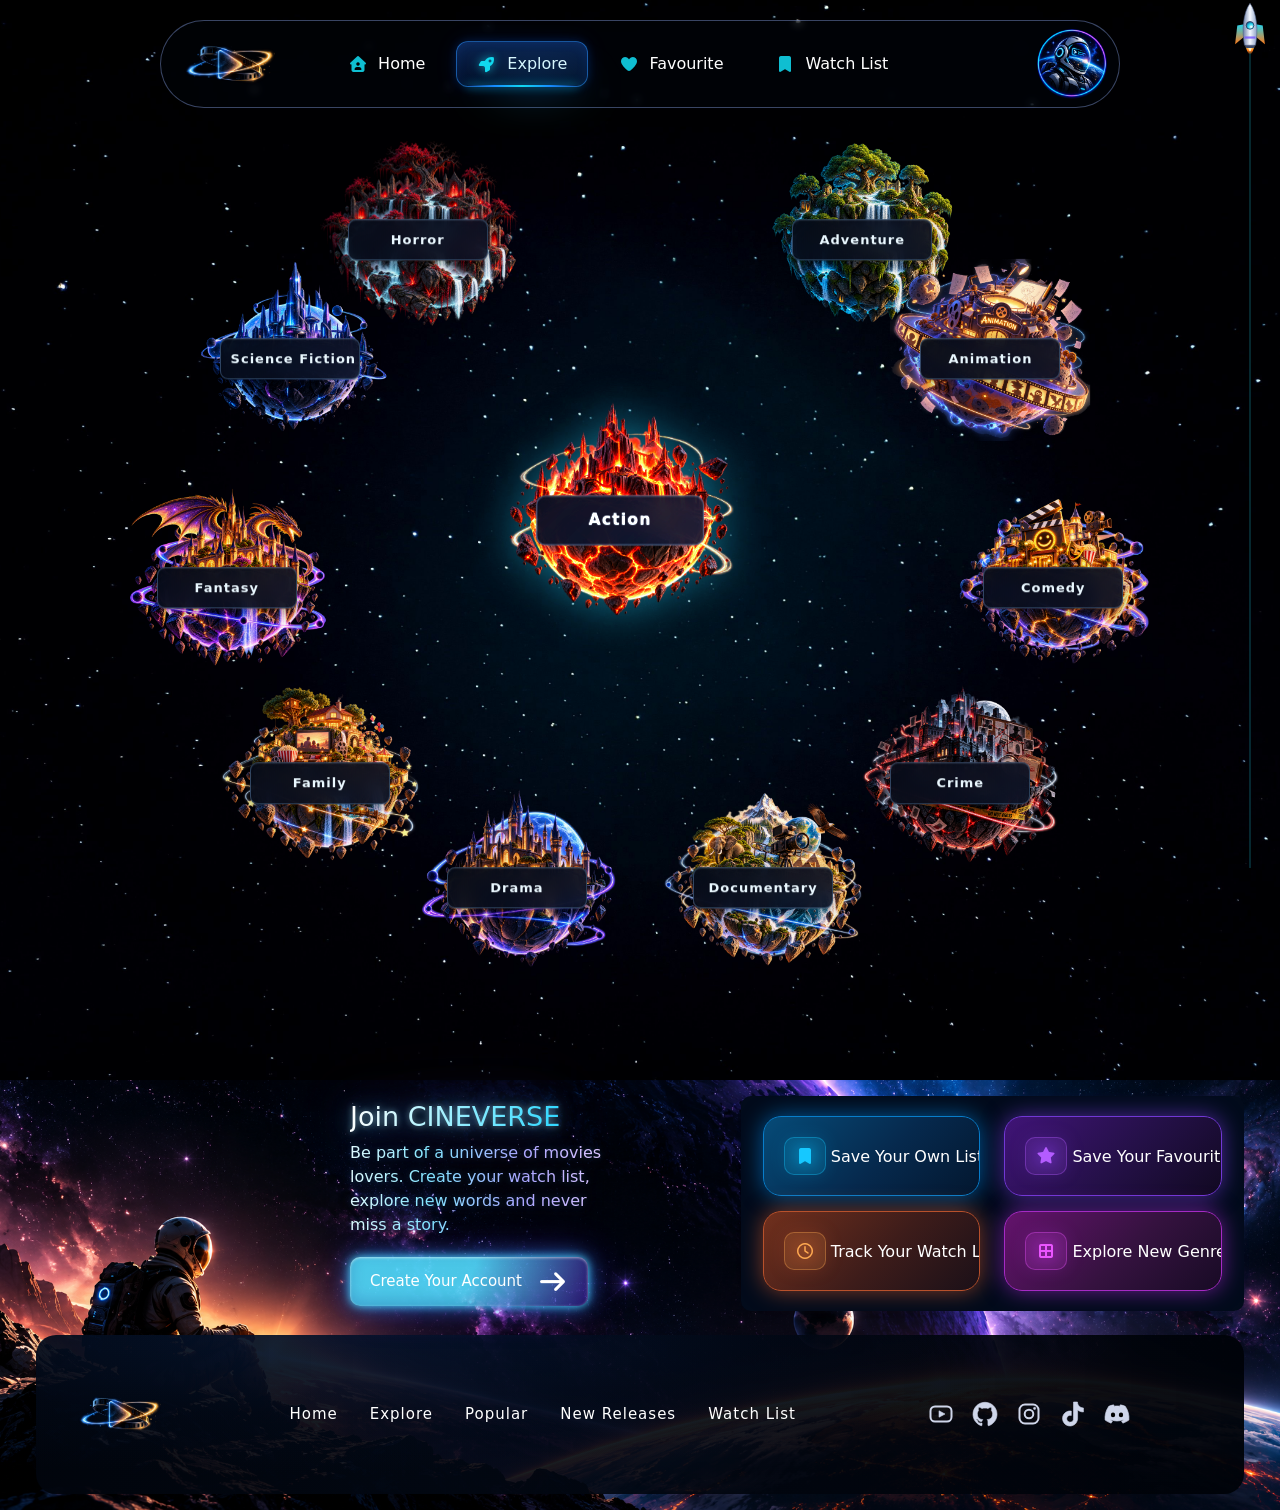
==== commit ef2a2fb1: "adding planets js active & animation" ====
--- a/pages/explore.html
+++ b/pages/explore.html
@@ -151,8 +151,8 @@
       </div>
     </nav>
     <div class="topbar">
-      <a href="./index.html" class="topbar-logo">
-        <img src="./images/Logo.png" class="img-fluid" alt="CINEVERSE" />
+      <a href="../index.html" class="topbar-logo">
+        <img src="../images/Logo.png" class="img-fluid" alt="CINEVERSE" />
       </a>
       <div class="topbar-brand">
         <span>YOUR CINEMATIC UNIVERSE</span>
--- a/css/index.css
+++ b/css/index.css
@@ -5083,7 +5083,7 @@
 }
 header#Explore .content {
   position: relative;
-  min-height: 100vh;
+  min-height: 120vh;
 }
 header#Explore .content .planet {
   position: absolute;
@@ -5171,6 +5171,9 @@
 header#Explore .content .planet.active {
   top: 50%;
   left: 50%;
+  z-index: 20;
+  filter: brightness(1.5) drop-shadow(0 0 18px rgba(32, 215, 255, 0.5));
+  scale: 1.2;
 }
 header#Explore .content .planet:hover .name {
   transform: translate(-50%, -58%) scale(1.06);
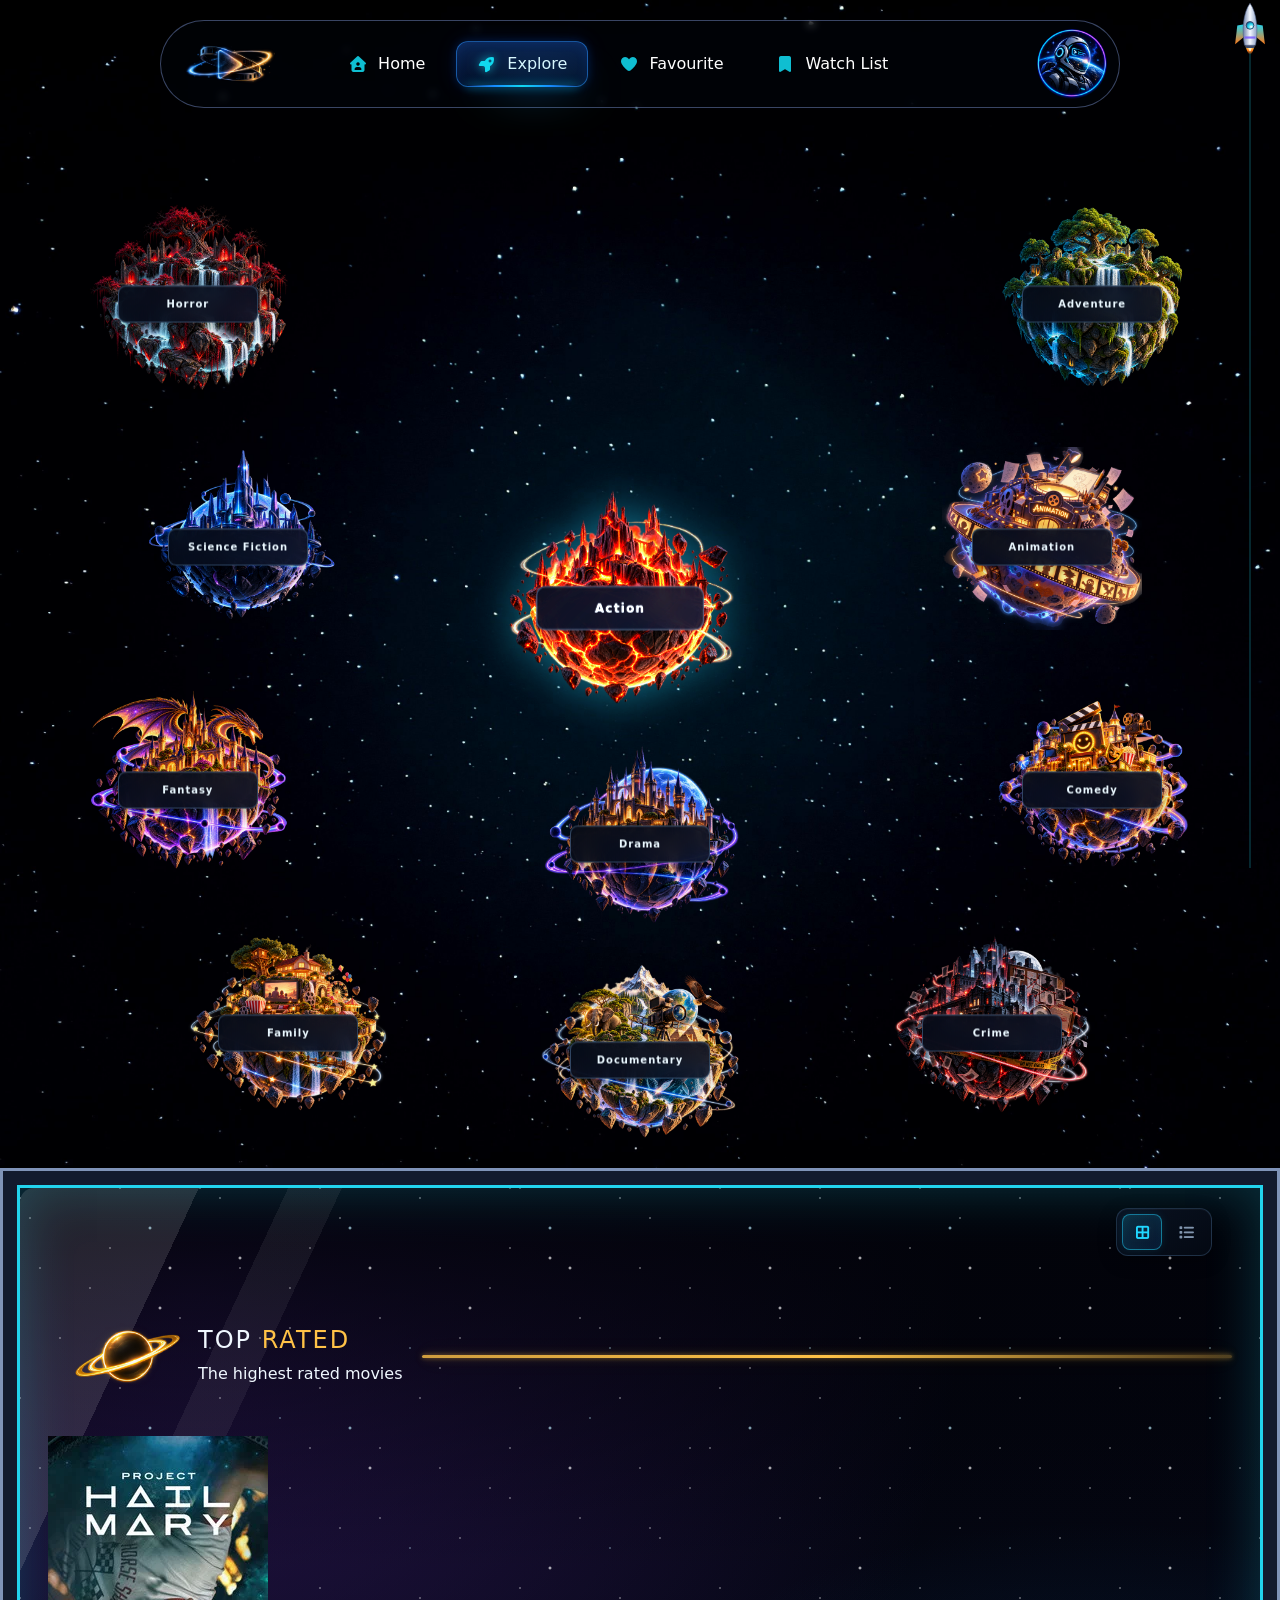
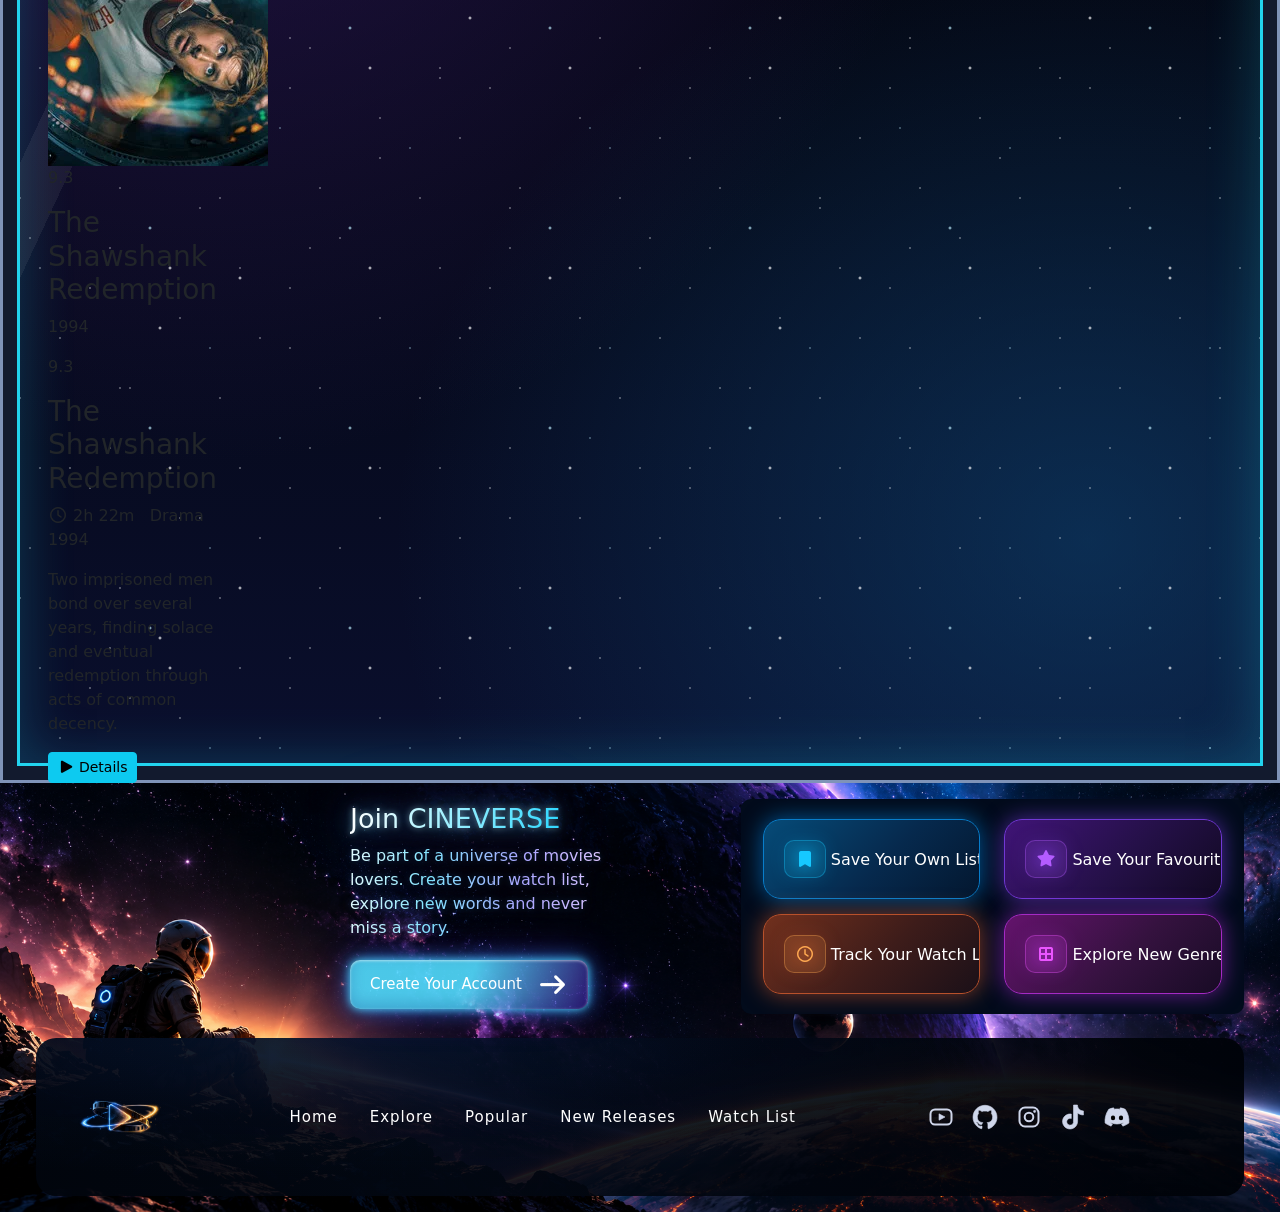
==== commit d7def508: "exploreMovies#1" ====
--- a/pages/explore.html
+++ b/pages/explore.html
@@ -118,18 +118,6 @@
               <div class="link">
                 <a class="nav-link" href="./pages/"><i class="fa-solid fa-bookmark"></i> Watch List</a>
               </div>
-              <div class="search-container ms-auto" id="SearchContainer">
-                <div class="input-group">
-                  <span class="input-group-text" id="HomeSearch" onclick="toggleSearchActive()"><i class="fa-solid fa-magnifying-glass"></i></span>
-                  <input
-                    type="text"
-                    id="SearchInput"
-                    class="form-control"
-                    placeholder="Search your movie..."
-                    aria-label="Username"
-                    aria-describedby="basic-addon1" />
-                </div>
-              </div>
             </div>
           </div>
           <div class="col-1 account-icon" onclick="stopPropagation(event)">
@@ -172,11 +160,11 @@
         </div>
         <div class="links">
           <div class="account-details-item">
-            <a class="nav-link active" href="#"><i class="fa-solid fa-house-user"></i> Home</a>
-          </div>
-
-          <div class="account-details-item">
-            <a class="nav-link" href="./pages/"><i class="fa-solid fa-rocket"></i> Explore</a>
+            <a class="nav-link active" href="../index.html"><i class="fa-solid fa-house-user"></i> Home</a>
+          </div>
+
+          <div class="account-details-item">
+            <a class="nav-link" href="explore.html"><i class="fa-solid fa-rocket"></i> Explore</a>
           </div>
           <div class="account-details-item">
             <a class="nav-link" href="./pages/"><i class="fa-solid fa-heart"></i> Favourite</a>
@@ -184,10 +172,6 @@
           <div class="account-details-item">
             <a class="nav-link" href="./pages/"><i class="fa-solid fa-bookmark"></i> Watch List</a>
           </div>
-        </div>
-        <div class="account-details-search">
-          <span class="input-group-text" id="basic-addon1"><i class="fa-solid fa-magnifying-glass"></i></span>
-          <input type="text" class="search-input" placeholder="Search your movie..." aria-label="Username" aria-describedby="basic-addon1" />
         </div>
         <div class="account-icon">
           <div class="img"></div>
@@ -257,57 +241,46 @@
       <div class="container-fluid">
         <div class="content">
           <div data-genre="action" class="planet action active">
-            
             <img src="../images/genres/action.png" class="img-fluid" alt="Planet" />
             <div class="name">Action</div>
           </div>
           <div data-genre="adventure" class="planet adventure">
-            
             <img src="../images/genres/adventure.png" class="img-fluid" alt="Planet" />
             <div class="name">Adventure</div>
           </div>
           <div data-genre="animation" class="planet animation">
-            
             <img src="../images/genres/animation.png" class="img-fluid" alt="Planet" />
             <div class="name">Animation</div>
           </div>
           <div data-genre="comedy" class="planet comedy">
-            
             <img src="../images/genres/comedy.png" class="img-fluid" alt="Planet" />
             <div class="name">Comedy</div>
           </div>
           <div data-genre="crime" class="planet crime">
-            
             <img src="../images/genres/crime.png" class="img-fluid" alt="Planet" />
             <div class="name">Crime</div>
           </div>
           <div data-genre="documentary" class="planet documentary">
-            
             <img src="../images/genres/documentary.png" class="img-fluid" alt="Planet" />
             <div class="name">Documentary</div>
           </div>
           <div data-genre="drama" class="planet drama">
-            
             <img src="../images/genres/drama.png" class="img-fluid" alt="Planet" />
             <div class="name">Drama</div>
           </div>
           <div data-genre="family" class="planet family">
-            
             <img src="../images/genres/family.png" class="img-fluid" alt="Planet" />
             <div class="name">Family</div>
           </div>
           <div data-genre="fantasy" class="planet fantasy">
-            
             <img src="../images/genres/fantasy.png" class="img-fluid" alt="Planet" />
             <div class="name">Fantasy</div>
           </div>
           <div data-genre="science_fiction" class="planet science">
-            
             <img src="../images/genres/science fiction.png" class="img-fluid" alt="Planet" />
             <div class="name">Science Fiction</div>
           </div>
           <div data-genre="horror" class="planet horror">
-            
             <img src="../images/genres/horror.png" class="img-fluid" alt="Planet" />
             <div class="name">Horror</div>
           </div>
@@ -315,6 +288,67 @@
       </div>
     </header>
 
+    <section id="Movies">
+      <div class="frame"></div>
+      <div class="container-fluid px-5 h-100">
+        <div class="select">
+          <div class="show-type">
+            <button class="view active" data-view="grid">
+              <i class="fa-solid fa-table-cells-large"></i>
+            </button>
+            <button class="view" data-view="list">
+              <i class="fa-solid fa-list"></i>
+            </button>
+          </div>
+        </div>
+        <div class="content h-100" data-view="cards">
+          <div class="movies-section top-rated-movies">
+            <div class="head">
+              <div class="left">
+                <div class="title">
+                  <div class="img">
+                    <img src="../images/moviesPageIcons/top-rated.png" class="img-fluid" alt="Top Rated Icon" />
+                  </div>
+                  <div class="text">
+                    <h4>TOP <span>RATED</span></h4>
+                    <p class="mb-0">The highest rated movies</p>
+                  </div>
+                </div>
+              </div>
+              <div class="line"></div>
+            </div>
+            <div class="body">
+              <div class="wrap">
+                <div class="movies row">
+                  <div class="movie col-2">
+                    <div class="movie-inner">
+                      <div class="face front">
+                        <img src="../images/test.webp" alt="The Shawshank Redemption" />
+                        <div class="info">
+                          <p class="rate">9.3</p>
+                          <h3>The Shawshank Redemption</h3>
+                          <p class="year">1994</p>
+                        </div>
+                      </div>
+
+                      <div class="face back">
+                        <p class="rate">9.3</p>
+                        <h3>The Shawshank Redemption</h3>
+                        <p class="meta"><i class="fa-regular fa-clock"></i> 2h 22m &nbsp; Drama &nbsp; 1994</p>
+                        <p class="plot">
+                          Two imprisoned men bond over several years, finding solace and eventual redemption through acts of common decency.
+                        </p>
+                        <button class="btn btn-sm btn-info mt-auto"><i class="fa-solid fa-play"></i> Details</button>
+                      </div>
+                    </div>
+                  </div>
+                </div>
+              </div>
+            </div>
+          </div>
+        </div>
+      </div>
+    </section>
     <footer class="py-3">
       <div class="container-fluid px-5">
         <div class="row mb-4">
--- a/css/index.css
+++ b/css/index.css
@@ -4964,7 +4964,7 @@
   height: 100%;
   touch-action: none;
   user-select: none;
-  opacity: 0.4;
+  opacity: 0.2;
   transition-duration: 0.4s;
 }
 
@@ -5087,7 +5087,34 @@
 }
 header#Explore .content .planet {
   position: absolute;
-  width: clamp(200px, 8vw, 125px);
+  width: clamp(270px, 8vw, 125px);
+}
+@media (max-width: 1300px) {
+  header#Explore .content .planet {
+    width: 100px;
+  }
+}
+@media (min-width: 371px) and (max-width: 1300px) {
+  header#Explore .content .planet {
+    width: 120px;
+  }
+}
+@media (min-width: 577px) and (max-width: 1300px) {
+  header#Explore .content .planet {
+    width: 140px;
+  }
+}
+@media (min-width: 769px) and (max-width: 1300px) {
+  header#Explore .content .planet {
+    width: 170px;
+  }
+}
+@media (min-width: 992px) and (max-width: 1300px) {
+  header#Explore .content .planet {
+    width: 200px;
+  }
+}
+header#Explore .content .planet {
   aspect-ratio: 1;
   object-fit: contain;
   transform: translate(-50%, -50%);
@@ -5118,6 +5145,11 @@
   box-shadow: 0 4px 14px rgba(0, 0, 0, 0.3), inset 0 1px 0 rgba(255, 255, 255, 0.05);
   transition-duration: 0.6s;
 }
+@media (max-width: 1300px) {
+  header#Explore .content .planet .name {
+    font-size: 10px;
+  }
+}
 header#Explore .content .planet.action {
   left: 50%;
   top: 17%;
@@ -5161,6 +5193,468 @@
 header#Explore .content .planet.horror {
   left: 32.3%;
   top: 22.2%;
+}
+@media (max-width: 1300px) {
+  header#Explore .content .planet.action {
+    left: 50%;
+    top: 20%;
+  }
+}
+@media (max-width: 1300px) and (max-width: 1300px) {
+  header#Explore .content .planet.action {
+    left: 50%;
+    top: 26.6%;
+  }
+}
+@media (max-width: 1300px) and (min-width: 371px) and (max-width: 1300px) {
+  header#Explore .content .planet.action {
+    left: 50%;
+    top: 25.4%;
+  }
+}
+@media (max-width: 1300px) and (min-width: 577px) and (max-width: 1300px) {
+  header#Explore .content .planet.action {
+    left: 50%;
+    top: 24.2%;
+  }
+}
+@media (max-width: 1300px) and (min-width: 769px) and (max-width: 1300px) {
+  header#Explore .content .planet.action {
+    left: 50%;
+    top: 17%;
+  }
+}
+@media (max-width: 1300px) and (min-width: 992px) and (max-width: 1300px) {
+  header#Explore .content .planet.action {
+    left: 50%;
+    top: 14%;
+  }
+}
+@media (max-width: 1300px) and (min-width: 1181px) and (max-width: 1300px) {
+  header#Explore .content .planet.action {
+    left: 50%;
+    top: 5%;
+  }
+}
+@media (max-width: 1300px) {
+  header#Explore .content .planet.adventure {
+    left: 95%;
+    top: 30%;
+  }
+}
+@media (max-width: 1300px) and (max-width: 1300px) {
+  header#Explore .content .planet.adventure {
+    left: 85.1%;
+    top: 34.4%;
+  }
+}
+@media (max-width: 1300px) and (min-width: 371px) and (max-width: 1300px) {
+  header#Explore .content .planet.adventure {
+    left: 86.9%;
+    top: 33.6%;
+  }
+}
+@media (max-width: 1300px) and (min-width: 577px) and (max-width: 1300px) {
+  header#Explore .content .planet.adventure {
+    left: 88.7%;
+    top: 32.8%;
+  }
+}
+@media (max-width: 1300px) and (min-width: 769px) and (max-width: 1300px) {
+  header#Explore .content .planet.adventure {
+    left: 86%;
+    top: 28%;
+  }
+}
+@media (max-width: 1300px) and (min-width: 992px) and (max-width: 1300px) {
+  header#Explore .content .planet.adventure {
+    left: 86%;
+    top: 26%;
+  }
+}
+@media (max-width: 1300px) and (min-width: 1181px) and (max-width: 1300px) {
+  header#Explore .content .planet.adventure {
+    left: 86%;
+    top: 20%;
+  }
+}
+@media (max-width: 1300px) {
+  header#Explore .content .planet.animation {
+    left: 90%;
+    top: 45%;
+  }
+}
+@media (max-width: 1300px) and (max-width: 1300px) {
+  header#Explore .content .planet.animation {
+    left: 81.2%;
+    top: 46.1%;
+  }
+}
+@media (max-width: 1300px) and (min-width: 371px) and (max-width: 1300px) {
+  header#Explore .content .planet.animation {
+    left: 82.8%;
+    top: 45.9%;
+  }
+}
+@media (max-width: 1300px) and (min-width: 577px) and (max-width: 1300px) {
+  header#Explore .content .planet.animation {
+    left: 84.4%;
+    top: 45.7%;
+  }
+}
+@media (max-width: 1300px) and (min-width: 769px) and (max-width: 1300px) {
+  header#Explore .content .planet.animation {
+    left: 82%;
+    top: 44.5%;
+  }
+}
+@media (max-width: 1300px) and (min-width: 992px) and (max-width: 1300px) {
+  header#Explore .content .planet.animation {
+    left: 82%;
+    top: 44%;
+  }
+}
+@media (max-width: 1300px) and (min-width: 1181px) and (max-width: 1300px) {
+  header#Explore .content .planet.animation {
+    left: 82%;
+    top: 42.5%;
+  }
+}
+@media (max-width: 1300px) {
+  header#Explore .content .planet.comedy {
+    left: 95%;
+    top: 60%;
+  }
+}
+@media (max-width: 1300px) and (max-width: 1300px) {
+  header#Explore .content .planet.comedy {
+    left: 85.1%;
+    top: 57.8%;
+  }
+}
+@media (max-width: 1300px) and (min-width: 371px) and (max-width: 1300px) {
+  header#Explore .content .planet.comedy {
+    left: 86.9%;
+    top: 58.2%;
+  }
+}
+@media (max-width: 1300px) and (min-width: 577px) and (max-width: 1300px) {
+  header#Explore .content .planet.comedy {
+    left: 88.7%;
+    top: 58.6%;
+  }
+}
+@media (max-width: 1300px) and (min-width: 769px) and (max-width: 1300px) {
+  header#Explore .content .planet.comedy {
+    left: 86%;
+    top: 61%;
+  }
+}
+@media (max-width: 1300px) and (min-width: 992px) and (max-width: 1300px) {
+  header#Explore .content .planet.comedy {
+    left: 86%;
+    top: 62%;
+  }
+}
+@media (max-width: 1300px) and (min-width: 1181px) and (max-width: 1300px) {
+  header#Explore .content .planet.comedy {
+    left: 86%;
+    top: 65%;
+  }
+}
+@media (max-width: 1300px) {
+  header#Explore .content .planet.crime {
+    left: 85%;
+    top: 75%;
+  }
+}
+@media (max-width: 1300px) and (max-width: 1300px) {
+  header#Explore .content .planet.crime {
+    left: 77.3%;
+    top: 69.5%;
+  }
+}
+@media (max-width: 1300px) and (min-width: 371px) and (max-width: 1300px) {
+  header#Explore .content .planet.crime {
+    left: 78.7%;
+    top: 70.5%;
+  }
+}
+@media (max-width: 1300px) and (min-width: 577px) and (max-width: 1300px) {
+  header#Explore .content .planet.crime {
+    left: 80.1%;
+    top: 71.5%;
+  }
+}
+@media (max-width: 1300px) and (min-width: 769px) and (max-width: 1300px) {
+  header#Explore .content .planet.crime {
+    left: 78%;
+    top: 77.5%;
+  }
+}
+@media (max-width: 1300px) and (min-width: 992px) and (max-width: 1300px) {
+  header#Explore .content .planet.crime {
+    left: 78%;
+    top: 80%;
+  }
+}
+@media (max-width: 1300px) and (min-width: 1181px) and (max-width: 1300px) {
+  header#Explore .content .planet.crime {
+    left: 78%;
+    top: 87.5%;
+  }
+}
+@media (max-width: 1300px) {
+  header#Explore .content .planet.documentary {
+    left: 50%;
+    top: 85%;
+  }
+}
+@media (max-width: 1300px) and (max-width: 1300px) {
+  header#Explore .content .planet.documentary {
+    left: 50%;
+    top: 77.3%;
+  }
+}
+@media (max-width: 1300px) and (min-width: 371px) and (max-width: 1300px) {
+  header#Explore .content .planet.documentary {
+    left: 50%;
+    top: 78.7%;
+  }
+}
+@media (max-width: 1300px) and (min-width: 577px) and (max-width: 1300px) {
+  header#Explore .content .planet.documentary {
+    left: 50%;
+    top: 80.1%;
+  }
+}
+@media (max-width: 1300px) and (min-width: 769px) and (max-width: 1300px) {
+  header#Explore .content .planet.documentary {
+    left: 50%;
+    top: 88.5%;
+  }
+}
+@media (max-width: 1300px) and (min-width: 992px) and (max-width: 1300px) {
+  header#Explore .content .planet.documentary {
+    left: 50%;
+    top: 92%;
+  }
+}
+@media (max-width: 1300px) and (min-width: 1181px) and (max-width: 1300px) {
+  header#Explore .content .planet.documentary {
+    left: 50%;
+    top: 90%;
+  }
+}
+@media (max-width: 1300px) {
+  header#Explore .content .planet.drama {
+    left: 50%;
+    top: 68.5%;
+  }
+}
+@media (max-width: 1300px) and (max-width: 1300px) {
+  header#Explore .content .planet.drama {
+    left: 50%;
+    top: 64.43%;
+  }
+}
+@media (max-width: 1300px) and (min-width: 371px) and (max-width: 1300px) {
+  header#Explore .content .planet.drama {
+    left: 50%;
+    top: 65.17%;
+  }
+}
+@media (max-width: 1300px) and (min-width: 577px) and (max-width: 1300px) {
+  header#Explore .content .planet.drama {
+    left: 50%;
+    top: 65.91%;
+  }
+}
+@media (max-width: 1300px) and (min-width: 769px) and (max-width: 1300px) {
+  header#Explore .content .planet.drama {
+    left: 50%;
+    top: 70.35%;
+  }
+}
+@media (max-width: 1300px) and (min-width: 992px) and (max-width: 1300px) {
+  header#Explore .content .planet.drama {
+    left: 50%;
+    top: 72.2%;
+  }
+}
+@media (max-width: 1300px) and (min-width: 1181px) and (max-width: 1300px) {
+  header#Explore .content .planet.drama {
+    left: 50%;
+    top: 70%;
+  }
+}
+@media (max-width: 1300px) {
+  header#Explore .content .planet.family {
+    left: 15%;
+    top: 75%;
+  }
+}
+@media (max-width: 1300px) and (max-width: 1300px) {
+  header#Explore .content .planet.family {
+    left: 22.7%;
+    top: 69.5%;
+  }
+}
+@media (max-width: 1300px) and (min-width: 371px) and (max-width: 1300px) {
+  header#Explore .content .planet.family {
+    left: 21.3%;
+    top: 70.5%;
+  }
+}
+@media (max-width: 1300px) and (min-width: 577px) and (max-width: 1300px) {
+  header#Explore .content .planet.family {
+    left: 19.9%;
+    top: 71.5%;
+  }
+}
+@media (max-width: 1300px) and (min-width: 769px) and (max-width: 1300px) {
+  header#Explore .content .planet.family {
+    left: 22%;
+    top: 77.5%;
+  }
+}
+@media (max-width: 1300px) and (min-width: 992px) and (max-width: 1300px) {
+  header#Explore .content .planet.family {
+    left: 22%;
+    top: 80%;
+  }
+}
+@media (max-width: 1300px) and (min-width: 1181px) and (max-width: 1300px) {
+  header#Explore .content .planet.family {
+    left: 22%;
+    top: 87.5%;
+  }
+}
+@media (max-width: 1300px) {
+  header#Explore .content .planet.fantasy {
+    left: 5%;
+    top: 60%;
+  }
+}
+@media (max-width: 1300px) and (max-width: 1300px) {
+  header#Explore .content .planet.fantasy {
+    left: 14.9%;
+    top: 57.8%;
+  }
+}
+@media (max-width: 1300px) and (min-width: 371px) and (max-width: 1300px) {
+  header#Explore .content .planet.fantasy {
+    left: 13.1%;
+    top: 58.2%;
+  }
+}
+@media (max-width: 1300px) and (min-width: 577px) and (max-width: 1300px) {
+  header#Explore .content .planet.fantasy {
+    left: 11.3%;
+    top: 58.6%;
+  }
+}
+@media (max-width: 1300px) and (min-width: 769px) and (max-width: 1300px) {
+  header#Explore .content .planet.fantasy {
+    left: 14%;
+    top: 61%;
+  }
+}
+@media (max-width: 1300px) and (min-width: 992px) and (max-width: 1300px) {
+  header#Explore .content .planet.fantasy {
+    left: 14%;
+    top: 62%;
+  }
+}
+@media (max-width: 1300px) and (min-width: 1181px) and (max-width: 1300px) {
+  header#Explore .content .planet.fantasy {
+    left: 14%;
+    top: 65%;
+  }
+}
+@media (max-width: 1300px) {
+  header#Explore .content .planet.science {
+    left: 10%;
+    top: 45%;
+  }
+}
+@media (max-width: 1300px) and (max-width: 1300px) {
+  header#Explore .content .planet.science {
+    left: 18.8%;
+    top: 46.1%;
+  }
+}
+@media (max-width: 1300px) and (min-width: 371px) and (max-width: 1300px) {
+  header#Explore .content .planet.science {
+    left: 17.2%;
+    top: 45.9%;
+  }
+}
+@media (max-width: 1300px) and (min-width: 577px) and (max-width: 1300px) {
+  header#Explore .content .planet.science {
+    left: 15.6%;
+    top: 45.7%;
+  }
+}
+@media (max-width: 1300px) and (min-width: 769px) and (max-width: 1300px) {
+  header#Explore .content .planet.science {
+    left: 18%;
+    top: 44.5%;
+  }
+}
+@media (max-width: 1300px) and (min-width: 992px) and (max-width: 1300px) {
+  header#Explore .content .planet.science {
+    left: 18%;
+    top: 44%;
+  }
+}
+@media (max-width: 1300px) and (min-width: 1181px) and (max-width: 1300px) {
+  header#Explore .content .planet.science {
+    left: 18%;
+    top: 42.5%;
+  }
+}
+@media (max-width: 1300px) {
+  header#Explore .content .planet.horror {
+    left: 5%;
+    top: 30%;
+  }
+}
+@media (max-width: 1300px) and (max-width: 1300px) {
+  header#Explore .content .planet.horror {
+    left: 14.9%;
+    top: 34.4%;
+  }
+}
+@media (max-width: 1300px) and (min-width: 371px) and (max-width: 1300px) {
+  header#Explore .content .planet.horror {
+    left: 13.1%;
+    top: 33.6%;
+  }
+}
+@media (max-width: 1300px) and (min-width: 577px) and (max-width: 1300px) {
+  header#Explore .content .planet.horror {
+    left: 11.3%;
+    top: 32.8%;
+  }
+}
+@media (max-width: 1300px) and (min-width: 769px) and (max-width: 1300px) {
+  header#Explore .content .planet.horror {
+    left: 14%;
+    top: 28%;
+  }
+}
+@media (max-width: 1300px) and (min-width: 992px) and (max-width: 1300px) {
+  header#Explore .content .planet.horror {
+    left: 14%;
+    top: 26%;
+  }
+}
+@media (max-width: 1300px) and (min-width: 1181px) and (max-width: 1300px) {
+  header#Explore .content .planet.horror {
+    left: 14%;
+    top: 20%;
+  }
 }
 header#Explore .content .planet:nth-child(3n) {
   animation-delay: -1.7s;
@@ -5185,6 +5679,7 @@
 }
 header#Explore .content .planet:hover {
   scale: 1.1;
+  z-index: 10;
 }
 
 @keyframes planet-float {
@@ -5195,18 +5690,145 @@
     translate: 0 -12px;
   }
 }
-/*
-action
-adventure
-animation
-comedy
-crime
-documentary
-drama
-family
-fantasy
-science
-horror
-*/
+#Movies {
+  position: relative;
+  background: linear-gradient(#02030a, transparent 400px), radial-gradient(ellipse at 15% 10%, rgba(59, 29, 110, 0.6), transparent 50%), radial-gradient(ellipse at 85% 80%, rgba(14, 74, 122, 0.5333333333), transparent 45%), linear-gradient(#02030a, #050816 50%, #0a0f2e);
+}
+#Movies::before, #Movies::after {
+  content: "";
+  position: absolute;
+  inset: 0;
+}
+#Movies::before {
+  background-size: 200px 200px;
+  background-image: radial-gradient(1px 1px at 20px 30px, #fff, transparent), radial-gradient(1px 1px at 90px 120px, #fff, transparent), radial-gradient(2px 2px at 150px 60px, #bfefff, transparent), radial-gradient(1px 1px at 60px 170px, #fff, transparent), radial-gradient(1px 1px at 180px 150px, #fff, transparent), radial-gradient(1px 1px at 120px 20px, #fff, transparent), radial-gradient(1px 1px at 40px 100px, #fff, transparent), radial-gradient(2px 2px at 170px 100px, #fff, transparent), radial-gradient(1px 1px at 10px 180px, #bfefff, transparent), radial-gradient(1px 1px at 110px 80px, #fff, transparent);
+}
+#Movies::after {
+  background-size: 310px 310px;
+  background-image: radial-gradient(1px 1px at 30px 50px, #fff, transparent), radial-gradient(2px 2px at 240px 90px, #fff, transparent), radial-gradient(1px 1px at 130px 200px, #fff, transparent), radial-gradient(1px 1px at 280px 250px, #bfefff, transparent), radial-gradient(1px 1px at 70px 280px, #fff, transparent), radial-gradient(1px 1px at 200px 20px, #fff, transparent), radial-gradient(2px 2px at 160px 140px, #fff, transparent), radial-gradient(1px 1px at 290px 160px, #fff, transparent);
+}
+#Movies .frame {
+  position: absolute;
+  inset: 0;
+  z-index: 1;
+  box-shadow: inset 0 0 0 3px #7f93b8, inset 0 0 0 17px #121a2e, inset 0 0 0 20px #22d3ee, inset 0 0 50px 26px rgba(34, 211, 238, 0.2);
+}
+#Movies .frame::after {
+  content: "";
+  position: absolute;
+  inset: 20px;
+  border-radius: 14px;
+  background: linear-gradient(115deg, rgba(255, 255, 255, 0.1215686275) 0 10%, transparent 10% 15%, rgba(255, 255, 255, 0.0588235294) 15% 18%, transparent 18%);
+}
+#Movies .select {
+  padding: 20px;
+  padding-top: 40px;
+  display: flex;
+  flex-direction: row;
+  justify-content: end;
+  align-items: center;
+  position: relative;
+  z-index: 10;
+}
+#Movies .select .show-type {
+  display: flex;
+  align-items: center;
+  gap: 4px;
+  padding: 5px;
+  background: linear-gradient(145deg, rgba(10, 19, 35, 0.96), rgba(4, 9, 19, 0.96));
+  border: 1px solid rgba(88, 129, 172, 0.3);
+  border-radius: 12px;
+  box-shadow: 0 5px 18px rgba(0, 0, 0, 0.25), inset 0 1px 0 rgba(255, 255, 255, 0.035);
+}
+#Movies .select .show-type .view {
+  position: relative;
+  display: grid;
+  place-items: center;
+  width: 40px;
+  height: 36px;
+  padding: 0;
+  color: #8195ae;
+  background: transparent;
+  border: 1px solid transparent;
+  border-radius: 8px;
+  font-size: 15px;
+  cursor: pointer;
+  transition-duration: 0.5s;
+}
+#Movies .select .show-type .view:hover {
+  color: #eaf8ff;
+  background: rgba(32, 215, 255, 0.07);
+  border-color: rgba(32, 215, 255, 0.18);
+}
+#Movies .select .show-type .view:active {
+  transform: scale(0.94);
+}
+#Movies .select .show-type .view.active {
+  color: #20d7ff;
+  background: linear-gradient(145deg, rgba(32, 215, 255, 0.16), rgba(30, 111, 255, 0.1));
+  border-color: rgba(32, 215, 255, 0.48);
+  box-shadow: 0 0 10px rgba(32, 215, 255, 0.1), inset 0 0 10px rgba(32, 215, 255, 0.05);
+}
+#Movies .select .show-type .view.active:hover {
+  box-shadow: 0 0 14px rgba(32, 215, 255, 0.2), inset 0 0 12px rgba(32, 215, 255, 0.08);
+}
+#Movies .content {
+  position: relative;
+  z-index: 20;
+  min-height: 100vh;
+  display: flex;
+  flex-direction: column;
+  justify-content: center;
+  align-items: center;
+}
+#Movies .content .movies-section {
+  width: 100%;
+  position: relative;
+}
+#Movies .content .movies-section .head {
+  display: flex;
+  flex-direction: row;
+  justify-content: start;
+  align-items: center;
+}
+#Movies .content .movies-section .head .left {
+  display: flex;
+  flex-direction: row;
+  justify-content: space-between;
+  align-items: center;
+  padding: 20px;
+}
+#Movies .content .movies-section .head .left .title h4 {
+  letter-spacing: 2px;
+}
+#Movies .content .movies-section .head .left .title {
+  color: #f0f8ff;
+  column-gap: 10px;
+}
+#Movies .content .movies-section .head .left .title span {
+  color: #ffc247;
+}
+#Movies .content .movies-section .head .left .title {
+  display: flex;
+  flex-direction: row;
+  justify-content: center;
+  align-items: center;
+}
+#Movies .content .movies-section .head .left .title .img {
+  width: 120px;
+  height: 120px;
+  display: flex;
+  flex-direction: row;
+  justify-content: center;
+  align-items: center;
+}
+#Movies .content .movies-section .head .line {
+  width: 50%;
+  height: 3px;
+  flex-grow: 1;
+  background: linear-gradient(90deg, rgba(255, 194, 71, 0.8), #ffc247 50%, rgba(255, 194, 71, 0.3));
+  border-radius: 20px;
+  box-shadow: 0 0 4px rgba(255, 194, 71, 0.4), 0 0 10px rgba(255, 194, 71, 0.28), 0 0 22px rgba(255, 194, 71, 0.12);
+}
 
 /*# sourceMappingURL=index.css.map */
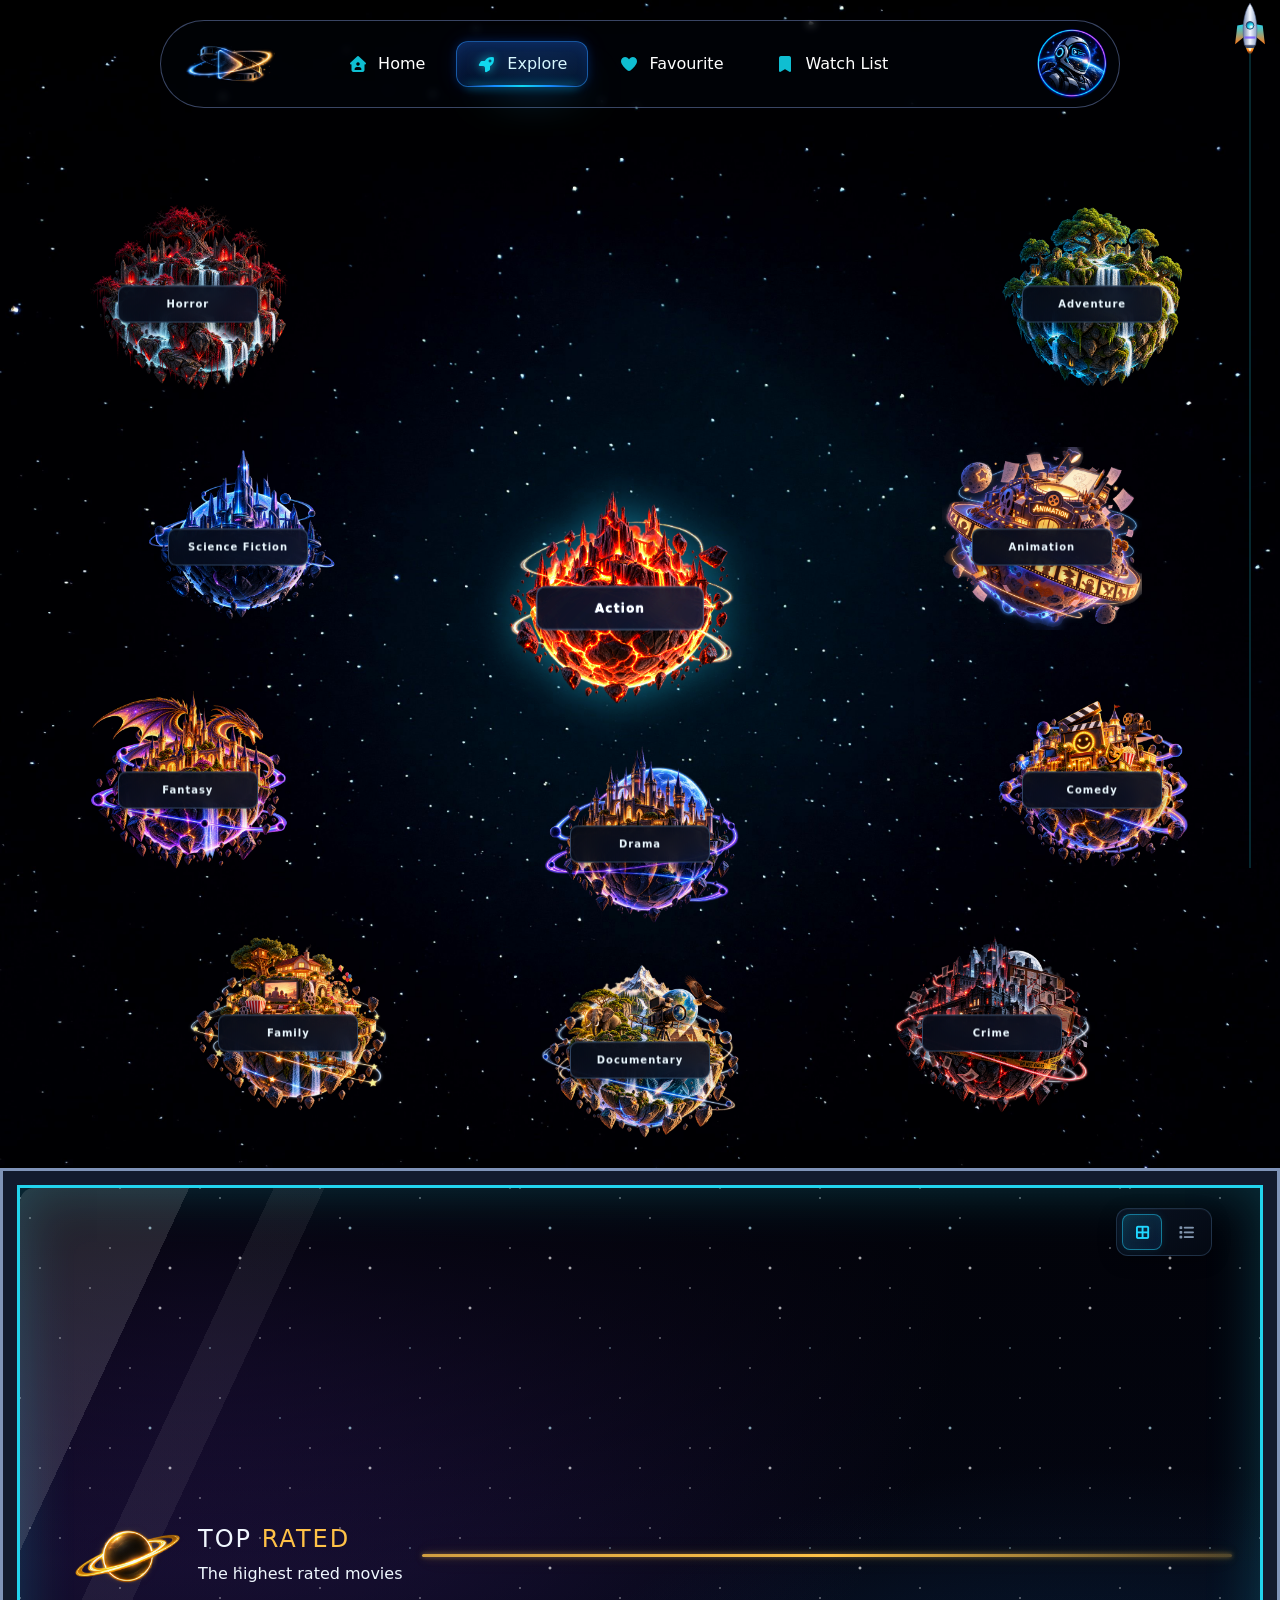
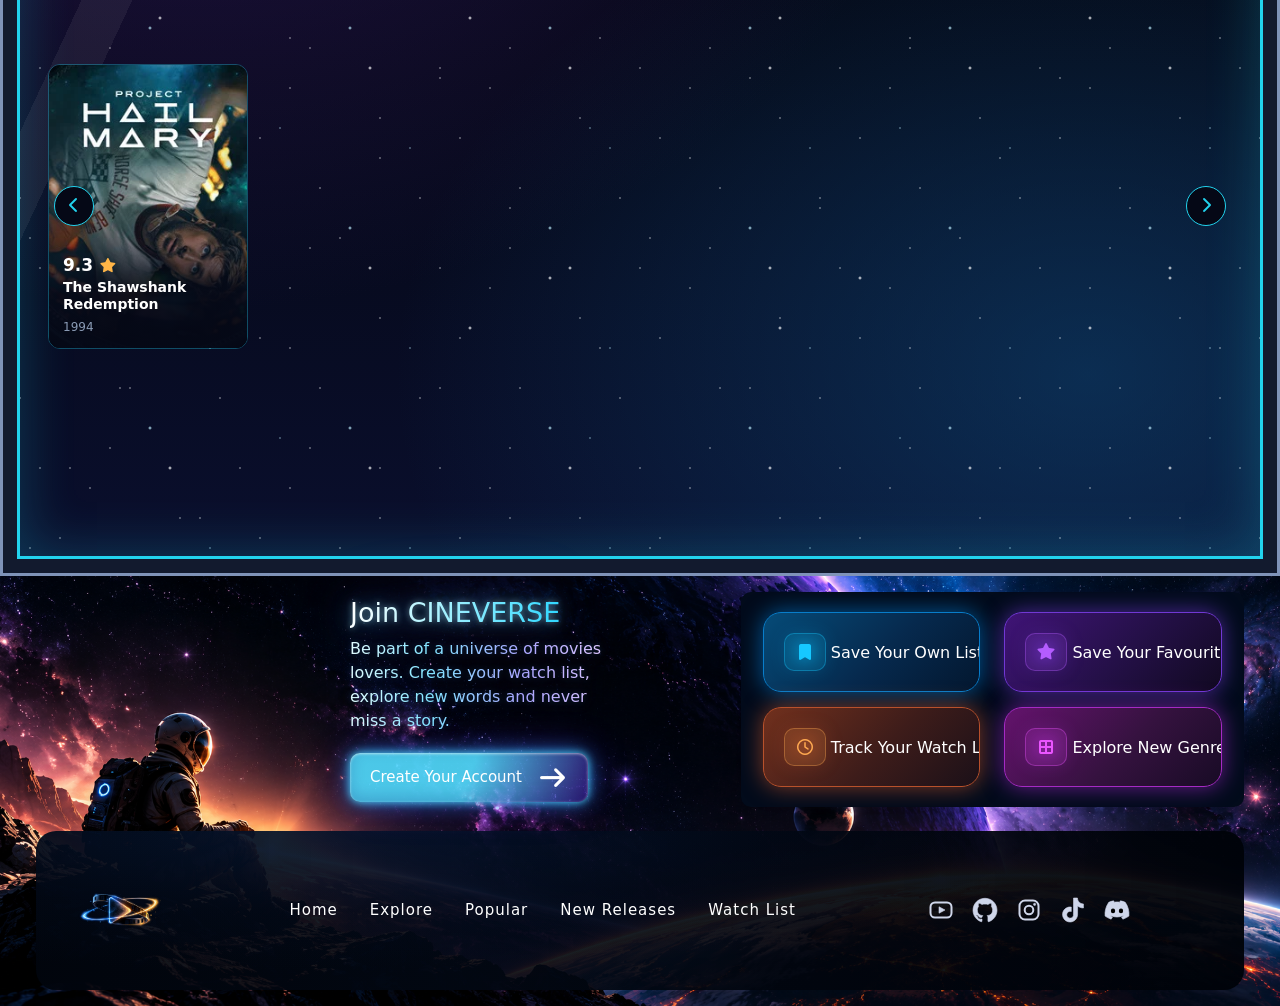
==== commit c08dafb4: "finishing the top rated explore" ====
--- a/pages/explore.html
+++ b/pages/explore.html
@@ -319,30 +319,32 @@
             </div>
             <div class="body">
               <div class="wrap">
-                <div class="movies row">
-                  <div class="movie col-2">
+                <button class="arrow prev"><i class="fa-solid fa-chevron-left"></i></button>
+                <div class="movies">
+                  <div class="movie">
                     <div class="movie-inner">
                       <div class="face front">
                         <img src="../images/test.webp" alt="The Shawshank Redemption" />
                         <div class="info">
-                          <p class="rate">9.3</p>
+                          <p class="rate">9.3<i class="fa-solid fa-star"></i></p>
                           <h3>The Shawshank Redemption</h3>
                           <p class="year">1994</p>
                         </div>
                       </div>
 
                       <div class="face back">
-                        <p class="rate">9.3</p>
+                        <p class="rate">9.3 <i class="fa-solid fa-star"></i></p>
                         <h3>The Shawshank Redemption</h3>
-                        <p class="meta"><i class="fa-regular fa-clock"></i> 2h 22m &nbsp; Drama &nbsp; 1994</p>
-                        <p class="plot">
+                        <p class="genres"><i class="fa-regular fa-clock"></i> 2h 22m &nbsp; Drama &nbsp; 1994</p>
+                        <p class="overview">
                           Two imprisoned men bond over several years, finding solace and eventual redemption through acts of common decency.
                         </p>
-                        <button class="btn btn-sm btn-info mt-auto"><i class="fa-solid fa-play"></i> Details</button>
+                        <button class="view-detailes"><i class="fa-solid fa-play"></i> Details</button>
                       </div>
                     </div>
                   </div>
                 </div>
+                <button class="arrow next"><i class="fa-solid fa-chevron-right"></i></button>
               </div>
             </div>
           </div>
--- a/css/index.css
+++ b/css/index.css
@@ -5830,5 +5830,196 @@
   border-radius: 20px;
   box-shadow: 0 0 4px rgba(255, 194, 71, 0.4), 0 0 10px rgba(255, 194, 71, 0.28), 0 0 22px rgba(255, 194, 71, 0.12);
 }
+#Movies .content .movies-section .body {
+  display: flex;
+  flex-direction: row;
+  justify-content: center;
+  align-items: center;
+}
+#Movies .content .movies-section .body .wrap {
+  position: relative;
+  width: 100%;
+}
+#Movies .content .movies-section .body .wrap .movies {
+  display: flex;
+  flex-direction: row;
+  justify-content: start;
+  align-items: center;
+  gap: 20px;
+  overflow-x: auto;
+  scrollbar-width: none;
+  padding: 28px;
+  padding-left: 0px;
+}
+#Movies .content .movies-section .body .wrap .movies .movie {
+  position: relative;
+  flex: 0 0 200px;
+  aspect-ratio: 200/285;
+  perspective: 900px;
+  color: #fff;
+}
+#Movies .content .movies-section .body .wrap .movies .movie .movie-inner {
+  position: relative;
+  width: 100%;
+  height: 100%;
+  transform-style: preserve-3d;
+  transition-duration: 0.5s;
+}
+#Movies .content .movies-section .body .wrap .movies .movie .movie-inner .face {
+  position: absolute;
+  top: 0;
+  right: 0;
+  bottom: 0;
+  left: 0;
+  z-index: initial;
+  overflow: hidden;
+  border: 1px solid rgba(34, 211, 238, 0.3333333333);
+  border-radius: 12px;
+  backface-visibility: hidden;
+  transition-duration: 0.4s;
+}
+#Movies .content .movies-section .body .wrap .movies .movie .movie-inner .face h3 {
+  margin: 0;
+  font-size: 15px;
+  font-weight: 600;
+  line-height: 1.25;
+}
+#Movies .content .movies-section .body .wrap .movies .movie .movie-inner .face .rate {
+  margin: 0;
+  font-size: 17px;
+  font-weight: 700;
+  width: 100%;
+  text-align: start;
+}
+#Movies .content .movies-section .body .wrap .movies .movie .movie-inner .face .rate i {
+  font-weight: 900;
+  color: #ffb547;
+  margin-left: 6px;
+  font-size: 14px;
+}
+#Movies .content .movies-section .body .wrap .movies .movie .movie-inner .face .genres {
+  margin: 0;
+  font-size: 12px;
+  color: #22d3ee;
+}
+#Movies .content .movies-section .body .wrap .movies .movie .movie-inner .face .overview {
+  margin: 0;
+  font-size: 12.5px;
+  line-height: 1.5;
+  color: #c3cfe3;
+  overflow: hidden;
+}
+#Movies .content .movies-section .body .wrap .movies .movie .movie-inner .face .year {
+  margin: 4px 0 0;
+  font-size: 12px;
+  color: #8a9bb5;
+}
+#Movies .content .movies-section .body .wrap .movies .movie .movie-inner .face.front img {
+  position: absolute;
+  top: 0;
+  right: 0;
+  bottom: 0;
+  left: 0;
+  z-index: initial;
+  width: 100%;
+  height: 100%;
+  object-fit: cover;
+}
+#Movies .content .movies-section .body .wrap .movies .movie .movie-inner .face.front .info {
+  position: absolute;
+  inset: auto 0 0;
+  padding: 56px 14px 12px;
+  background: linear-gradient(transparent, rgba(5, 8, 22, 0.9490196078) 65%);
+}
+#Movies .content .movies-section .body .wrap .movies .movie .movie-inner .face.front .info h3 {
+  margin: 0;
+  font-size: 14px;
+  font-weight: 600;
+  line-height: 1.25;
+}
+#Movies .content .movies-section .body .wrap .movies .movie .movie-inner .face.back {
+  transform: rotateY(180deg);
+  display: flex;
+  flex-direction: column;
+  justify-content: center;
+  align-items: center;
+  gap: 10px;
+  padding: 15px;
+  background: radial-gradient(circle at 100% 0, rgba(59, 29, 110, 0.5333333333), transparent 60%), linear-gradient(160deg, #0e1a3a, #050816);
+}
+#Movies .content .movies-section .body .wrap .movies .movie .movie-inner .face.back .view-detailes {
+  text-decoration: none;
+  display: flex;
+  flex-direction: row;
+  justify-content: center;
+  align-items: center;
+  display: inline-flex;
+  gap: 10px;
+  padding: 10px 18px;
+  color: #eaf8ff;
+  font-family: inherit;
+  font-size: 13px;
+  font-weight: 600;
+  letter-spacing: 0.4px;
+  background: linear-gradient(135deg, rgba(12, 28, 49, 0.96), rgba(7, 12, 28, 0.98));
+  border: 1px solid rgba(32, 215, 255, 0.45);
+  border-radius: 10px;
+  box-shadow: 0 3px 12px rgba(0, 0, 0, 0.25), inset 0 1px 0 rgba(255, 255, 255, 0.05);
+  cursor: pointer;
+  transition-duration: 0.7s;
+}
+#Movies .content .movies-section .body .wrap .movies .movie .movie-inner .face.back .view-detailes i {
+  color: #20d7ff;
+  font-size: 12px;
+  transition-duration: 0.5s;
+}
+#Movies .content .movies-section .body .wrap .movies .movie .movie-inner .face.back .view-detailes:hover {
+  color: white;
+  background: linear-gradient(135deg, rgba(13, 51, 78, 0.98), rgba(13, 25, 50, 0.98));
+  border-color: rgba(32, 215, 255, 0.9);
+  box-shadow: 0 5px 18px rgba(0, 0, 0, 0.3), 0 0 14px rgba(32, 215, 255, 0.16), inset 0 0 12px rgba(32, 215, 255, 0.06);
+  transform: translateY(-2px);
+}
+#Movies .content .movies-section .body .wrap .movies .movie .movie-inner .face.back .view-detailes:hover i {
+  color: #8aecff;
+  transform: translateX(3px);
+}
+#Movies .content .movies-section .body .wrap .movies .movie:hover .movie-inner {
+  transform: rotateY(180deg) translateY(-10px) scale(1.1);
+  transition-duration: 0.3s;
+}
+#Movies .content .movies-section .body .wrap .movies .movie:hover .movie-inner .face {
+  border-color: #22d3ee;
+  box-shadow: 0 14px 30px rgba(0, 0, 0, 0.6), 0 0 22px rgba(34, 211, 238, 0.4);
+}
+#Movies .content .movies-section .body .wrap .arrow {
+  position: absolute;
+  top: 50%;
+  right: initial;
+  bottom: initial;
+  left: initial;
+  z-index: initial;
+  translate: 0 -50%;
+  z-index: 5;
+  width: 40px;
+  height: 40px;
+  border: 1px solid #22d3ee;
+  border-radius: 50%;
+  background: #050816;
+  color: #22d3ee;
+  cursor: pointer;
+  transition-duration: 0.4s;
+}
+#Movies .content .movies-section .body .wrap .arrow:hover {
+  background: #22d3ee;
+  color: #050816;
+  box-shadow: 0 0 16px rgba(34, 211, 238, 0.6);
+}
+#Movies .content .movies-section .body .wrap .arrow.prev {
+  left: 6px;
+}
+#Movies .content .movies-section .body .wrap .arrow.next {
+  right: 6px;
+}
 
 /*# sourceMappingURL=index.css.map */
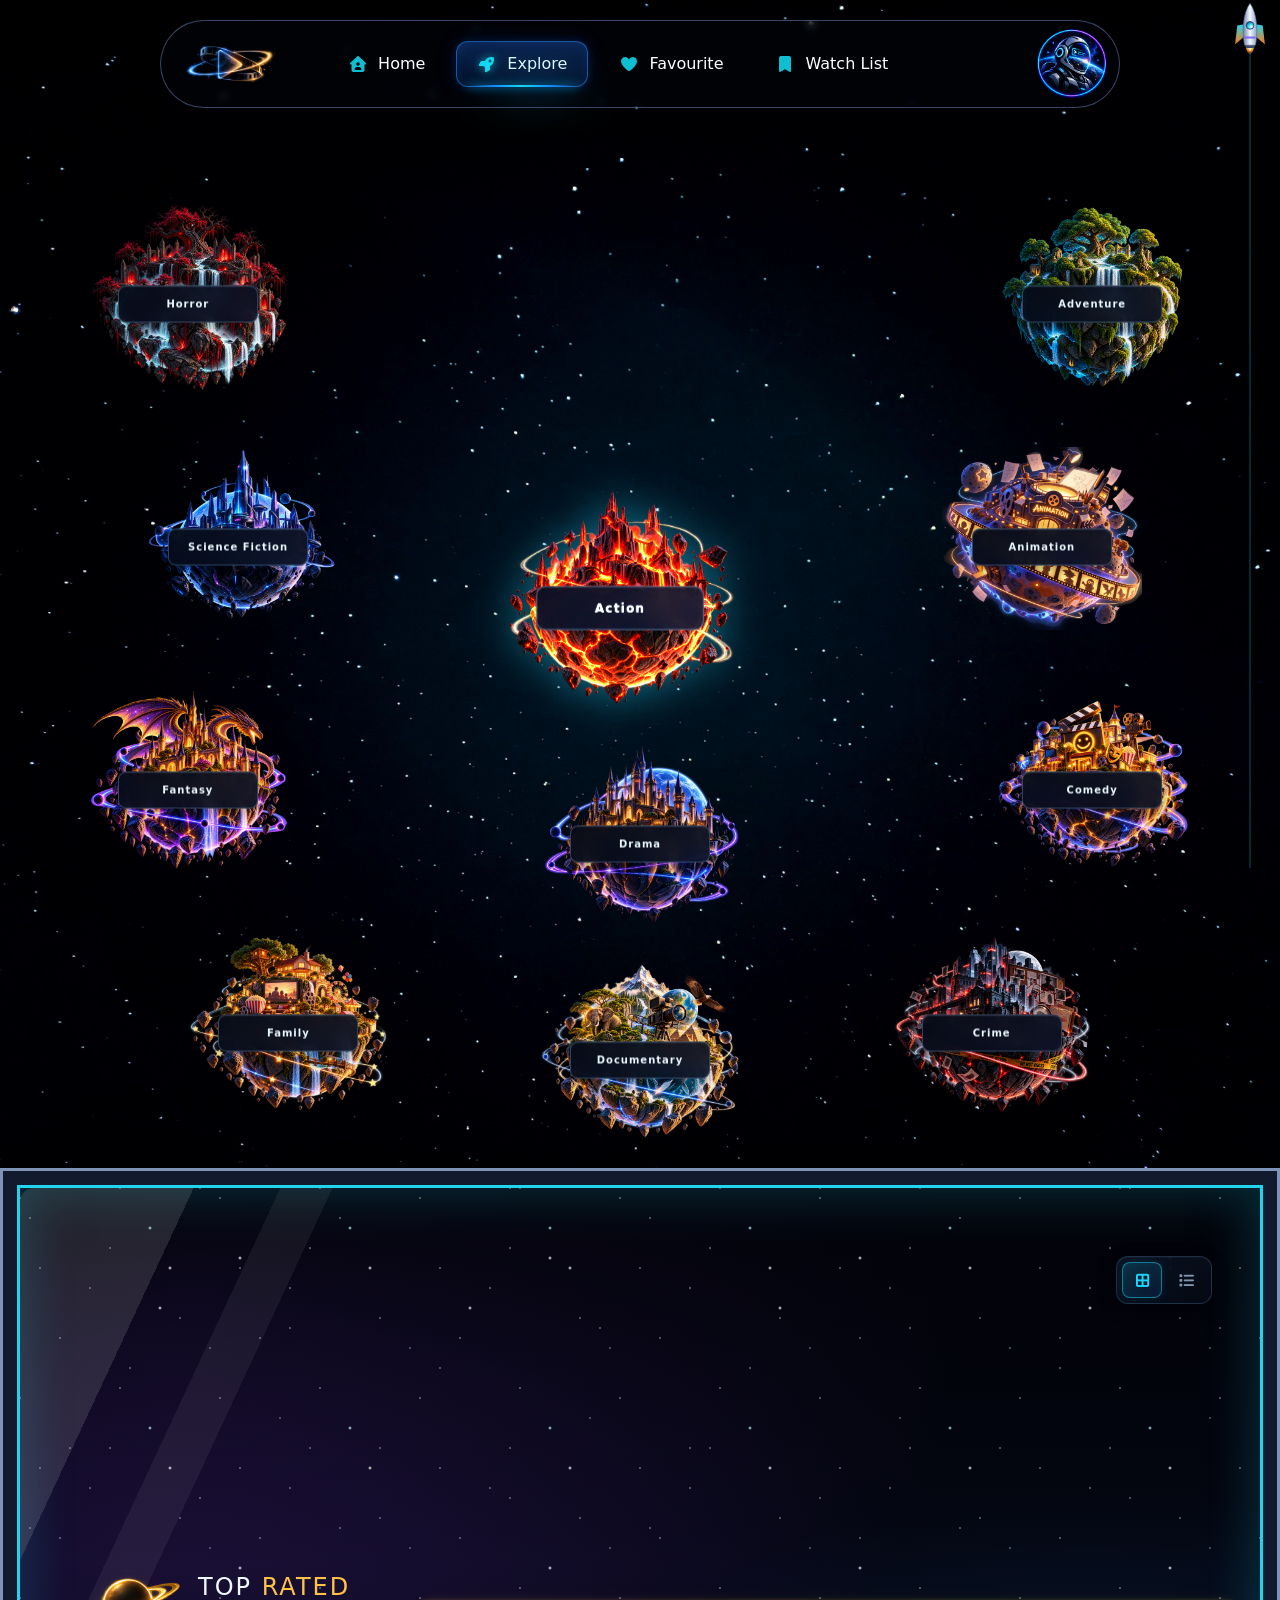
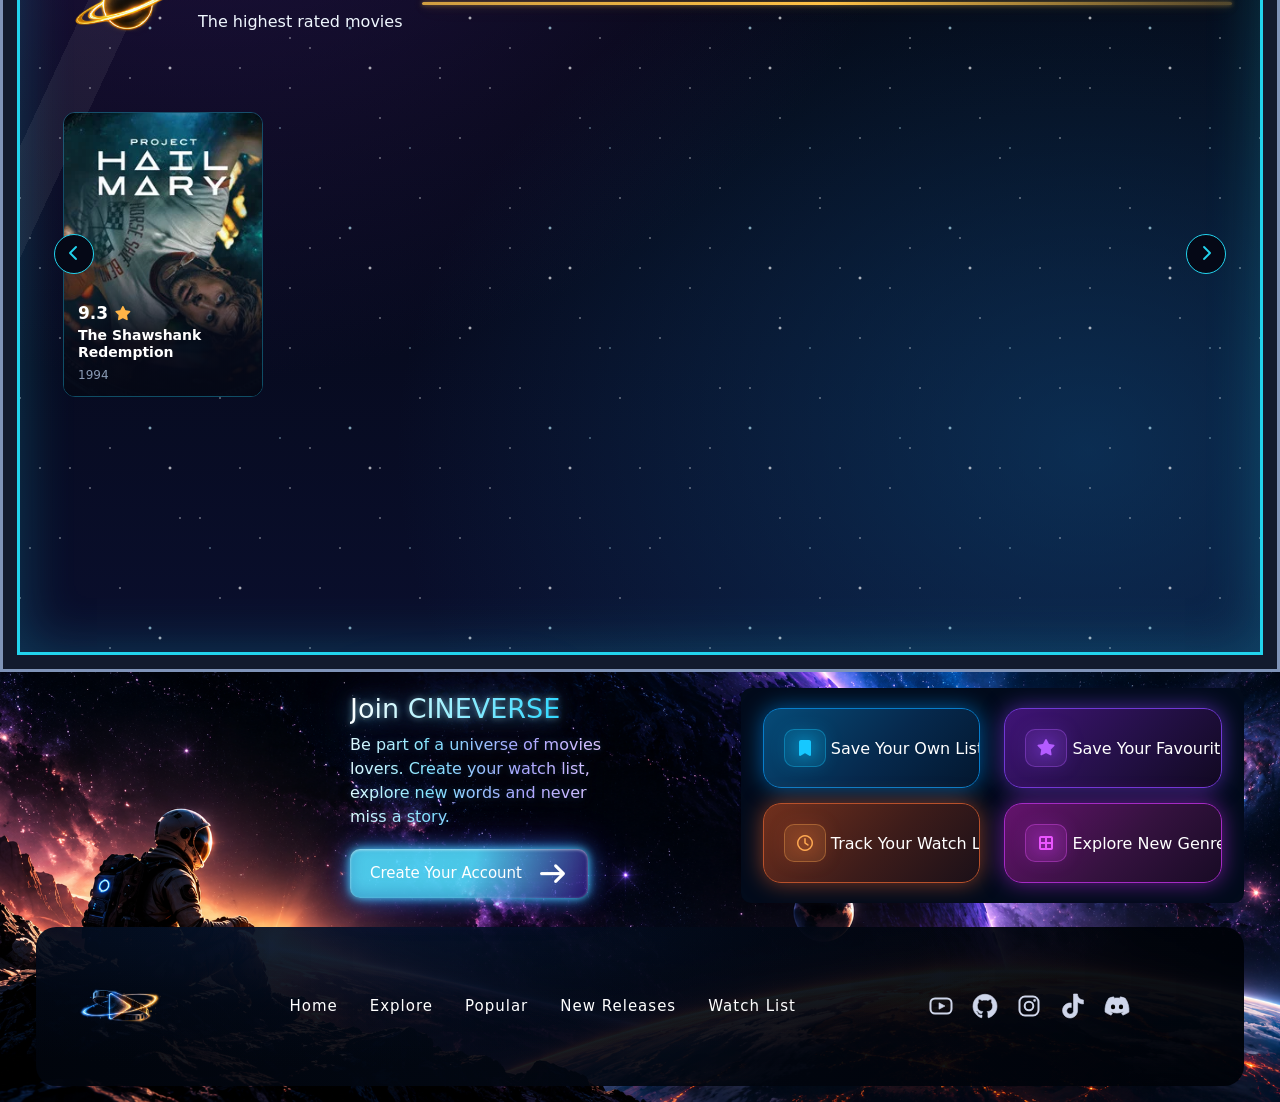
==== commit c7a54281: "horro issue" ====
--- a/pages/explore.html
+++ b/pages/explore.html
@@ -240,55 +240,56 @@
     <header id="Explore">
       <div class="container-fluid">
         <div class="content">
-          <div data-genre="action" class="planet action active">
+          <div onclick="showGenreMoviesExplore(this.dataset.genre)" data-genre="action" class="planet action active">
             <img src="../images/genres/action.png" class="img-fluid" alt="Planet" />
             <div class="name">Action</div>
           </div>
-          <div data-genre="adventure" class="planet adventure">
+          <div onclick="showGenreMoviesExplore(this.dataset.genre)" data-genre="adventure" class="planet adventure">
             <img src="../images/genres/adventure.png" class="img-fluid" alt="Planet" />
             <div class="name">Adventure</div>
           </div>
-          <div data-genre="animation" class="planet animation">
+          <div onclick="showGenreMoviesExplore(this.dataset.genre)" data-genre="animation" class="planet animation">
             <img src="../images/genres/animation.png" class="img-fluid" alt="Planet" />
             <div class="name">Animation</div>
           </div>
-          <div data-genre="comedy" class="planet comedy">
+          <div onclick="showGenreMoviesExplore(this.dataset.genre)" data-genre="comedy" class="planet comedy">
             <img src="../images/genres/comedy.png" class="img-fluid" alt="Planet" />
             <div class="name">Comedy</div>
           </div>
-          <div data-genre="crime" class="planet crime">
+          <div onclick="showGenreMoviesExplore(this.dataset.genre)" data-genre="crime" class="planet crime">
             <img src="../images/genres/crime.png" class="img-fluid" alt="Planet" />
             <div class="name">Crime</div>
           </div>
-          <div data-genre="documentary" class="planet documentary">
+          <div onclick="showGenreMoviesExplore(this.dataset.genre)" data-genre="documentary" class="planet documentary">
             <img src="../images/genres/documentary.png" class="img-fluid" alt="Planet" />
             <div class="name">Documentary</div>
           </div>
-          <div data-genre="drama" class="planet drama">
+          <div onclick="showGenreMoviesExplore(this.dataset.genre)" data-genre="drama" class="planet drama">
             <img src="../images/genres/drama.png" class="img-fluid" alt="Planet" />
             <div class="name">Drama</div>
           </div>
-          <div data-genre="family" class="planet family">
+          <div onclick="showGenreMoviesExplore(this.dataset.genre)" data-genre="family" class="planet family">
             <img src="../images/genres/family.png" class="img-fluid" alt="Planet" />
             <div class="name">Family</div>
           </div>
-          <div data-genre="fantasy" class="planet fantasy">
+          <div onclick="showGenreMoviesExplore(this.dataset.genre)" data-genre="fantasy" class="planet fantasy">
             <img src="../images/genres/fantasy.png" class="img-fluid" alt="Planet" />
             <div class="name">Fantasy</div>
           </div>
-          <div data-genre="science_fiction" class="planet science">
+          <div onclick="showGenreMoviesExplore(this.dataset.genre)" data-genre="science_fiction" class="planet science">
             <img src="../images/genres/science fiction.png" class="img-fluid" alt="Planet" />
             <div class="name">Science Fiction</div>
           </div>
-          <div data-genre="horror" class="planet horror">
+          <div onclick="showGenreMoviesExplore(this.dataset.genre)" data-genre="horror" class="planet horror">
             <img src="../images/genres/horror.png" class="img-fluid" alt="Planet" />
             <div class="name">Horror</div>
           </div>
         </div>
       </div>
+
+     
     </header>
-
-    <section id="Movies">
+    <section id="Movies" class="py-5">
       <div class="frame"></div>
       <div class="container-fluid px-5 h-100">
         <div class="select">
@@ -301,7 +302,7 @@
             </button>
           </div>
         </div>
-        <div class="content h-100" data-view="cards">
+        <div class="content h-100" data-view="cards" data-genre="action">
           <div class="movies-section top-rated-movies">
             <div class="head">
               <div class="left">
@@ -319,7 +320,7 @@
             </div>
             <div class="body">
               <div class="wrap">
-                <button class="arrow prev"><i class="fa-solid fa-chevron-left"></i></button>
+                <button onclick="toggleScrollCards(-1, this)" class="arrow prev"><i class="fa-solid fa-chevron-left"></i></button>
                 <div class="movies">
                   <div class="movie">
                     <div class="movie-inner">
@@ -344,10 +345,11 @@
                     </div>
                   </div>
                 </div>
-                <button class="arrow next"><i class="fa-solid fa-chevron-right"></i></button>
+                <button onclick="toggleScrollCards(1, this)" class="arrow next"><i class="fa-solid fa-chevron-right"></i></button>
               </div>
             </div>
           </div>
+          <div class="movies-section genre-movies"></div>
         </div>
       </div>
     </section>
--- a/css/index.css
+++ b/css/index.css
@@ -5849,7 +5849,7 @@
   overflow-x: auto;
   scrollbar-width: none;
   padding: 28px;
-  padding-left: 0px;
+  padding-left: 15px;
 }
 #Movies .content .movies-section .body .wrap .movies .movie {
   position: relative;
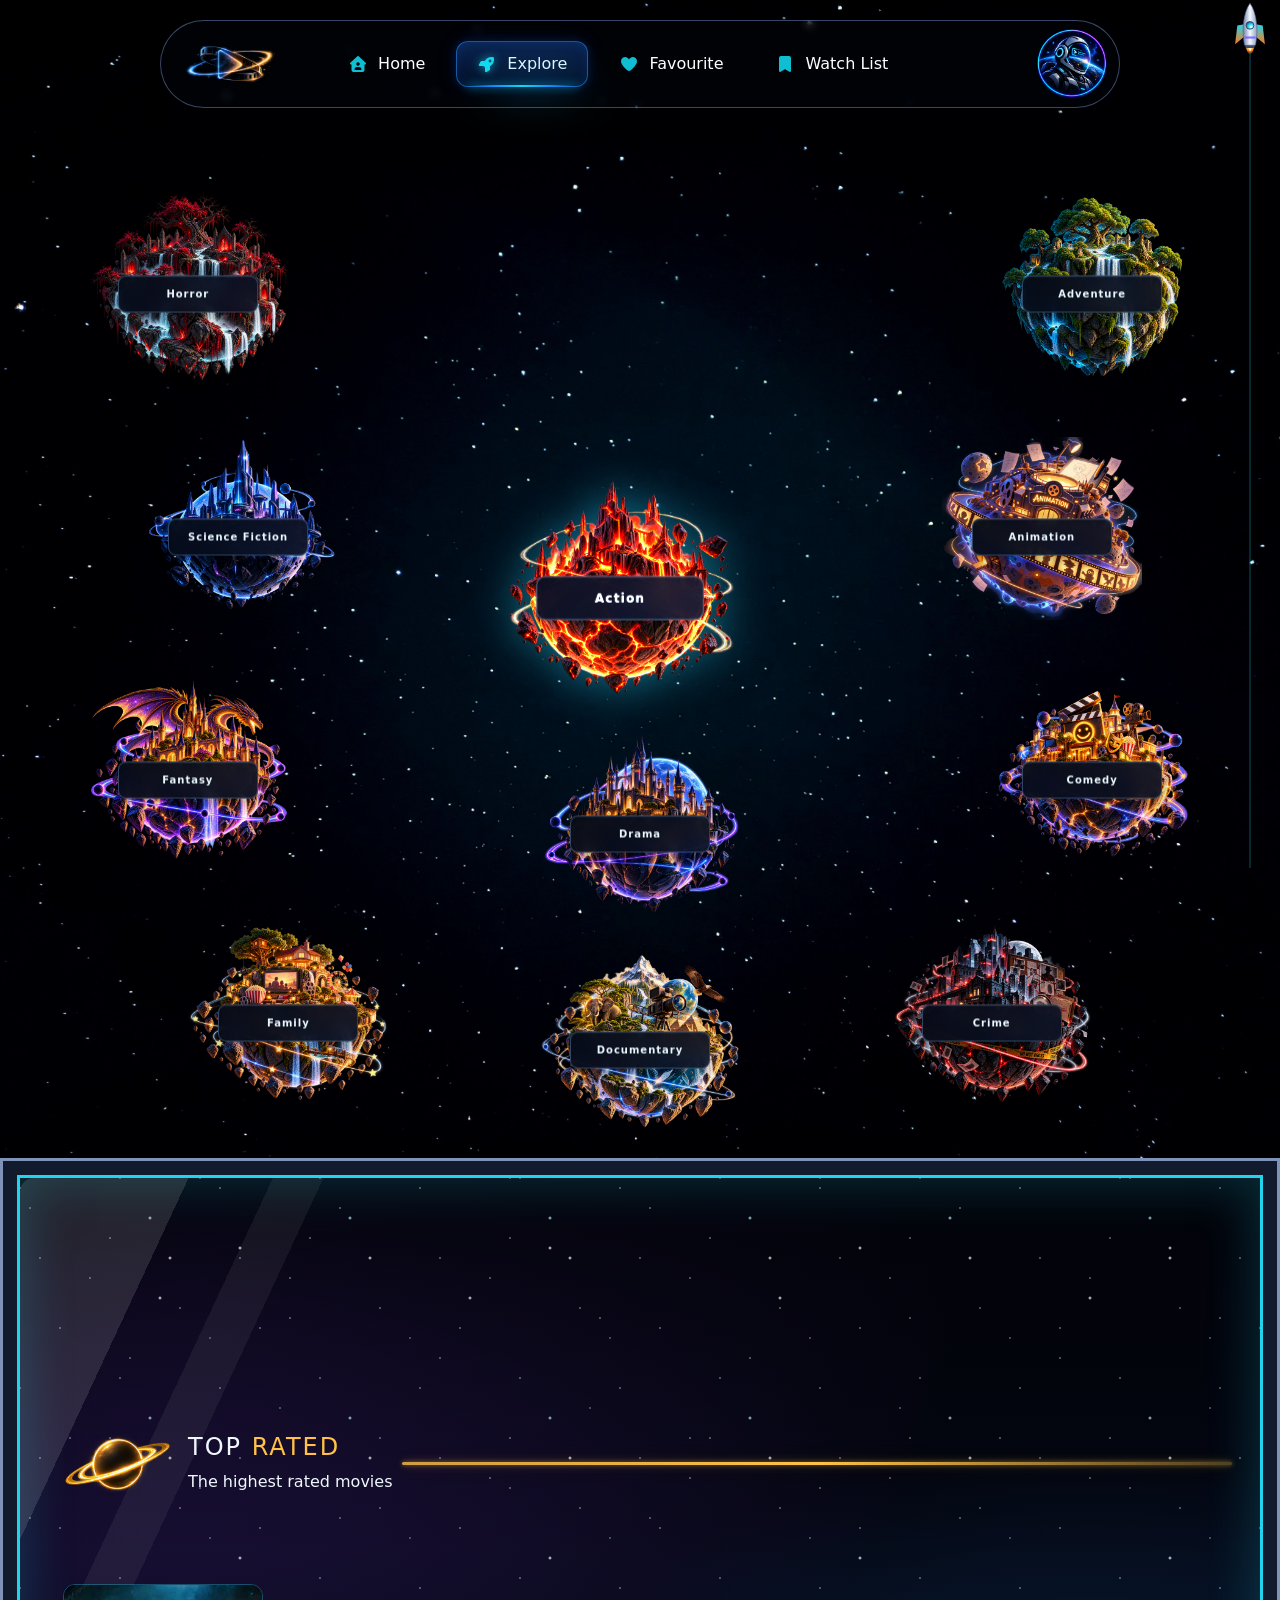
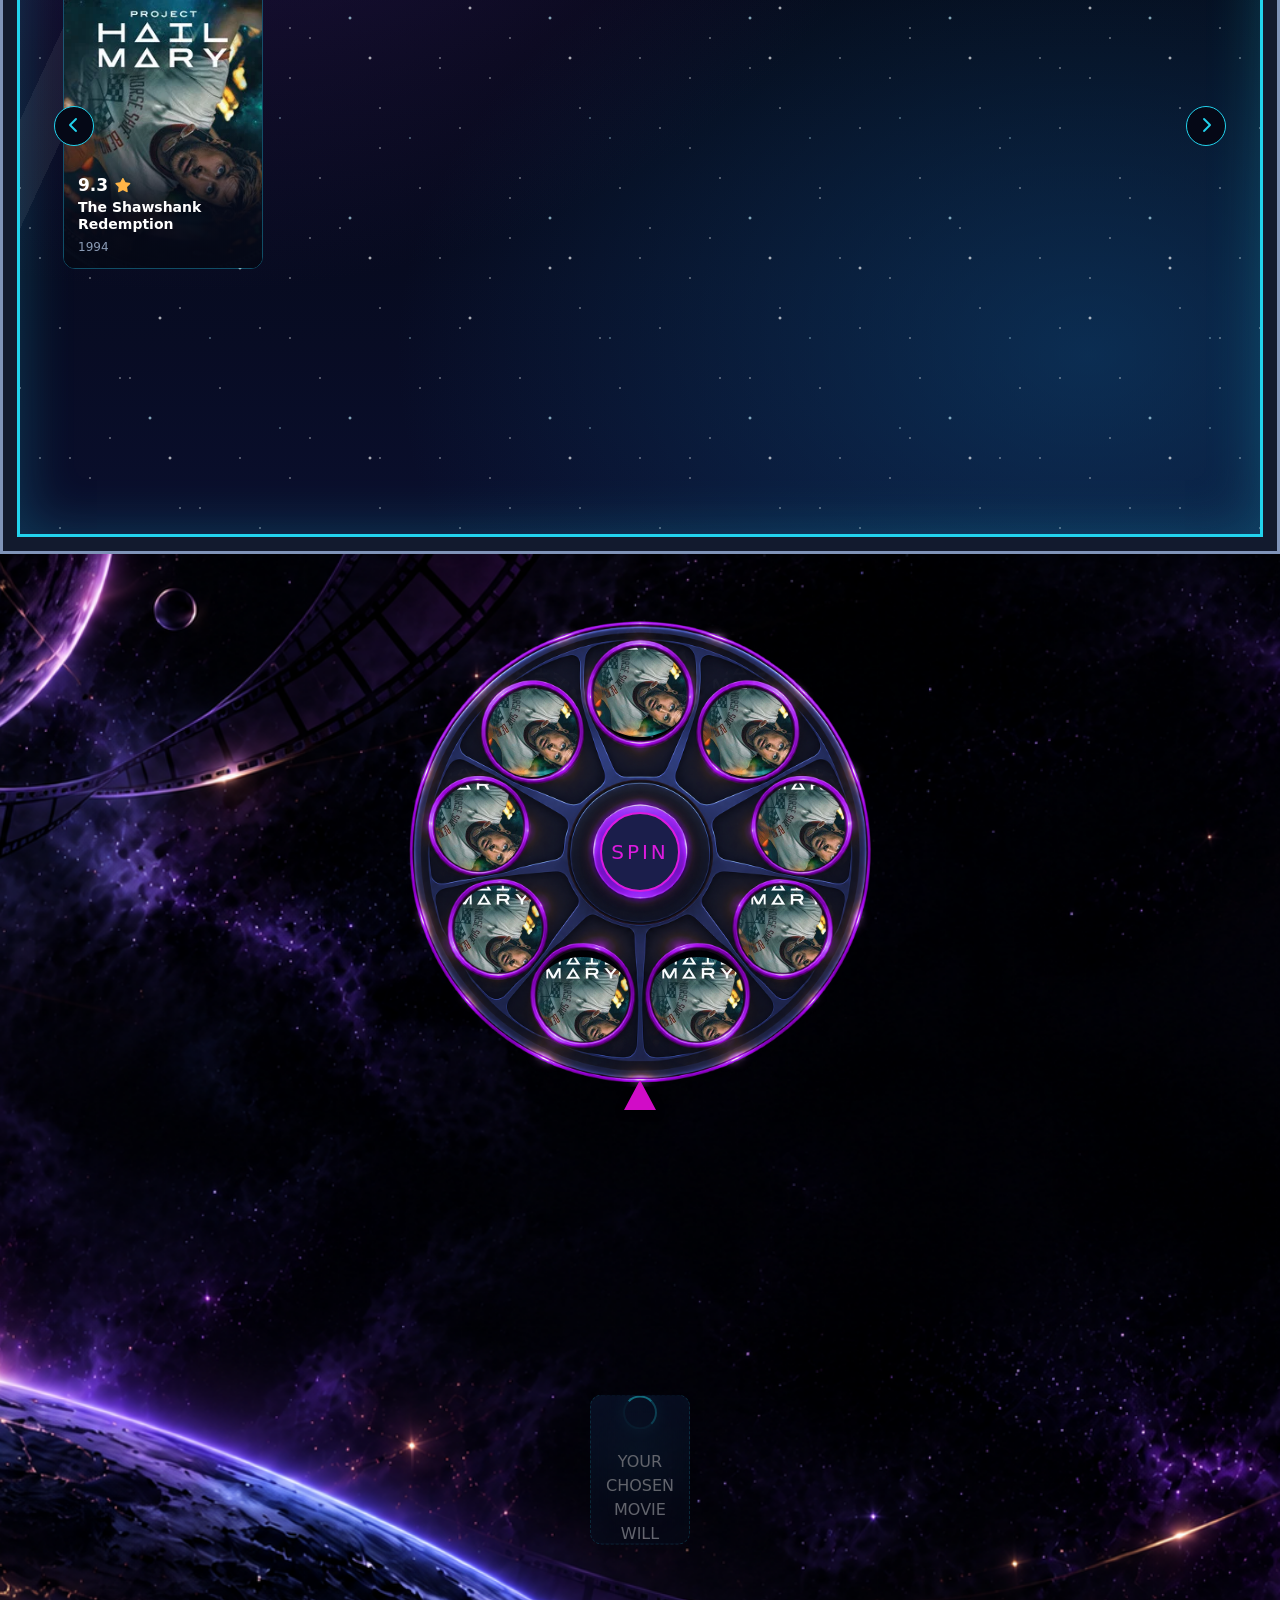
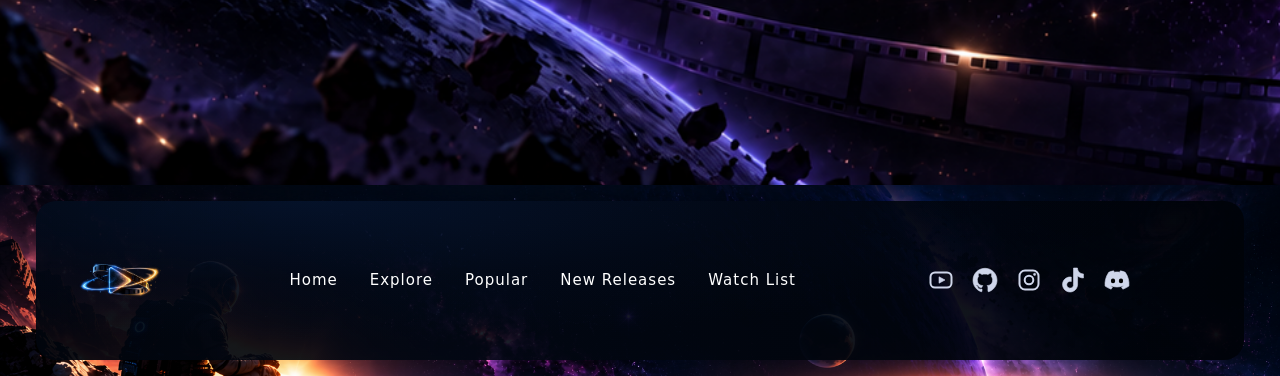
==== commit 3bccfb94: "adding the movie page / explosions svgs / shuffling" ====
--- a/pages/explore.html
+++ b/pages/explore.html
@@ -44,65 +44,55 @@
       <div class="ss-rail">
         <div class="ss-fill"></div>
       </div>
+
       <div class="ss-ship">
-        <div class="ss-turn">
-          <svg viewBox="0 -6 64 116" aria-hidden="true">
-            <defs>
-              <linearGradient id="ss-hull" x1="0" y1="0" x2="1" y2="0">
-                <stop offset="0" stop-color="#8fa3c7" />
-                <stop offset=".5" stop-color="#f4f8ff" />
-                <stop offset="1" stop-color="#6d7fa6" />
-              </linearGradient>
-
-              <linearGradient id="ss-fin" x1="0" y1="0" x2="0" y2="1">
-                <stop offset="0" stop-color="#ff7a18" />
-                <stop offset="1" stop-color="#22d3ee" />
-              </linearGradient>
-
-              <radialGradient id="ss-glass" cx=".35" cy=".3" r=".8">
-                <stop offset="0" stop-color="#e0fbff" />
-                <stop offset=".5" stop-color="#22d3ee" />
-                <stop offset="1" stop-color="#0b3a73" />
-              </radialGradient>
-
-              <linearGradient id="ss-flame" x1="0" y1="1" x2="0" y2="0">
-                <stop offset="0" stop-color="#ffd54a" />
-                <stop offset=".5" stop-color="#ff7a18" />
-                <stop offset="1" stop-color="#ff7a18" stop-opacity="0" />
-              </linearGradient>
-            </defs>
-
-            <!-- Engine flame -->
-            <g class="flame">
-              <path fill="url(#ss-flame)" d="M24 26 Q32 -4 40 26 Z" />
-              <path fill="#fff6c8" opacity=".9" d="M28 26 Q32 8 36 26 Z" />
-            </g>
-
-            <!-- Side wings -->
-            <path fill="url(#ss-fin)" d="M22 44 L5 30 L9 64 L22 66 Z" />
-            <path fill="url(#ss-fin)" d="M42 44 L59 30 L55 64 L42 66 Z" />
-
-            <!-- Ship body -->
-            <rect x="24" y="23" width="16" height="7" rx="2" fill="#3b4a6b" />
-
-            <path fill="url(#ss-hull)" stroke="#4a5b82" d="M32 104 C19 86 17 54 22 28 L42 28 C47 54 45 86 32 104 Z" />
-
-            <rect x="22" y="40" width="20" height="4" fill="#7c5cff" opacity=".85" />
-
-            <!-- Cockpit -->
-            <circle cx="32" cy="64" r="7" fill="url(#ss-glass)" stroke="#2a3a5e" stroke-width="1.5" />
-
-            <circle cx="29.5" cy="61.5" r="2" fill="#fff" opacity=".7" />
-          </svg>
-        </div>
-      </div>
-      <button class="ss-mark d-none"></button>
+        <svg viewBox="0 -6 64 116" aria-hidden="true">
+          <defs>
+            <linearGradient id="ss-hull" x1="0" y1="0" x2="1" y2="0">
+              <stop offset="0" stop-color="#8fa3c7" />
+              <stop offset=".5" stop-color="#f4f8ff" />
+              <stop offset="1" stop-color="#6d7fa6" />
+            </linearGradient>
+            <linearGradient id="ss-fin" x1="0" y1="0" x2="0" y2="1">
+              <stop offset="0" stop-color="#ff7a18" />
+              <stop offset="1" stop-color="#22d3ee" />
+            </linearGradient>
+            <radialGradient id="ss-glass" cx=".35" cy=".3" r=".8">
+              <stop offset="0" stop-color="#e0fbff" />
+              <stop offset=".5" stop-color="#22d3ee" />
+              <stop offset="1" stop-color="#0b3a73" />
+            </radialGradient>
+            <linearGradient id="ss-flame" x1="0" y1="1" x2="0" y2="0">
+              <stop offset="0" stop-color="#ffd54a" />
+              <stop offset=".5" stop-color="#ff7a18" />
+              <stop offset="1" stop-color="#ff7a18" stop-opacity="0" />
+            </linearGradient>
+          </defs>
+
+          <!-- Flame -->
+          <path fill="url(#ss-flame)" d="M24 26 Q32 -4 40 26 Z" />
+          <path fill="#fff6c8" opacity=".9" d="M28 26 Q32 8 36 26 Z" />
+
+          <!-- Wings -->
+          <path fill="url(#ss-fin)" d="M22 44 L5 30 L9 64 L22 66 Z" />
+          <path fill="url(#ss-fin)" d="M42 44 L59 30 L55 64 L42 66 Z" />
+
+          <!-- Body -->
+          <rect x="24" y="23" width="16" height="7" rx="2" fill="#3b4a6b" />
+          <path fill="url(#ss-hull)" stroke="#4a5b82" d="M32 104 C19 86 17 54 22 28 L42 28 C47 54 45 86 32 104 Z" />
+          <rect x="22" y="40" width="20" height="4" fill="#7c5cff" opacity=".85" />
+
+          <!-- Cockpit -->
+          <circle cx="32" cy="64" r="7" fill="url(#ss-glass)" stroke="#2a3a5e" stroke-width="1.5" />
+          <circle cx="29.5" cy="61.5" r="2" fill="#fff" opacity=".7" />
+        </svg>
+      </div>
     </div>
     <nav class="main-nav">
       <div class="container-fluid">
         <div class="row justify-content-between">
           <div class="col-2 logo">
-            <img src="../images/Logo.png" alt="Logo" class="img-fluid" />
+            <img onclick="goToIndex()" src="../images/Logo.png" alt="Logo" class="img-fluid cursor-pointer"  />
           </div>
           <div class="col-9 d-flex justify-content-center align-items-center">
             <div class="links list-unstyled">
@@ -110,7 +100,7 @@
                 <a class="nav-link" href="../index.html"><i class="fa-solid fa-house-user"></i> Home</a>
               </div>
               <div class="link">
-                <a class="nav-link active" href="#Top_Rated"><i class="fa-solid fa-rocket"></i> Explore</a>
+                <a class="nav-link active" href="./explore.html"><i class="fa-solid fa-rocket"></i> Explore</a>
               </div>
               <div class="link">
                 <a class="nav-link" href="./pages/"><i class="fa-solid fa-heart"></i> Favourite</a>
@@ -140,7 +130,7 @@
     </nav>
     <div class="topbar">
       <a href="../index.html" class="topbar-logo">
-        <img src="../images/Logo.png" class="img-fluid" alt="CINEVERSE" />
+        <img onclick="goToIndex()" src="../images/Logo.png" class="img-fluid cursor-pointer"  alt="CINEVERSE" />
       </a>
       <div class="topbar-brand">
         <span>YOUR CINEMATIC UNIVERSE</span>
@@ -156,7 +146,7 @@
       <div class="content">
         <i class="fa-solid fa-xmark close" onclick="OpenAccountPopupRight()"></i>
         <div class="logo">
-          <img src="../images/Logo.png" alt="Logo" class="img-fluid" />
+          <img onclick="goToIndex()" src="../images/Logo.png" alt="Logo" class="img-fluid cursor-pointer" />
         </div>
         <div class="links">
           <div class="account-details-item">
@@ -187,7 +177,7 @@
     </div>
     <div class="topbar">
       <a href="../index.html" class="topbar-logo">
-        <img src="../images/Logo.png" class="img-fluid" alt="CINEVERSE" />
+        <img onclick="goToIndex()" src="../images/Logo.png" class="img-fluid cursor-pointer" alt="CINEVERSE" />
       </a>
       <div class="topbar-brand">
         <span>YOUR CINEMATIC UNIVERSE</span>
@@ -203,7 +193,7 @@
       <div class="content">
         <i class="fa-solid fa-xmark close" onclick="OpenAccountPopupRight()"></i>
         <div class="logo">
-          <img src="../images/Logo.png" alt="Logo" class="img-fluid" />
+          <img onclick="goToIndex()" src="../images/Logo.png" alt="Logo" class="img-fluid cursor-pointer" />
         </div>
         <div class="links">
           <div class="account-details-item">
@@ -286,22 +276,10 @@
           </div>
         </div>
       </div>
-
-     
     </header>
     <section id="Movies" class="py-5">
       <div class="frame"></div>
       <div class="container-fluid px-5 h-100">
-        <div class="select">
-          <div class="show-type">
-            <button class="view active" data-view="grid">
-              <i class="fa-solid fa-table-cells-large"></i>
-            </button>
-            <button class="view" data-view="list">
-              <i class="fa-solid fa-list"></i>
-            </button>
-          </div>
-        </div>
         <div class="content h-100" data-view="cards" data-genre="action">
           <div class="movies-section top-rated-movies">
             <div class="head">
@@ -353,43 +331,120 @@
         </div>
       </div>
     </section>
+
+    <section id="Wheel" class="py-5">
+      <div class="container-fluid px-5">
+        <div class="spinner-container">
+          <div class="wheel">
+            <button id="spinBtn" class="spin-btn">SPIN</button>
+
+            <div class="pointer"></div>
+            <div class="flash"></div>
+            <div class="spinner">
+              <img draggable="false" src="../images/wheel.png" alt="Wheel" class="wheel-img" />
+              <div class="choose choose-1"><img draggable="false" src="../images/test.webp" alt="" /></div>
+              <div class="choose choose-2"><img draggable="false" src="../images/test.webp" alt="" /></div>
+              <div class="choose choose-3"><img draggable="false" src="../images/test.webp" alt="" /></div>
+              <div class="choose choose-4"><img draggable="false" src="../images/test.webp" alt="" /></div>
+              <div class="choose choose-5"><img draggable="false" src="../images/test.webp" alt="" /></div>
+              <div class="choose choose-6"><img draggable="false" src="../images/test.webp" alt="" /></div>
+              <div class="choose choose-7"><img draggable="false" src="../images/test.webp" alt="" /></div>
+              <div class="choose choose-8"><img draggable="false" src="../images/test.webp" alt="" /></div>
+              <div class="choose choose-9"><img draggable="false" src="../images/test.webp" alt="" /></div>
+            </div>
+          </div>
+
+          <div class="portal">
+            <div class="img">
+              <img src="../images/portal.svg" draggable="false" alt="Portal" class="img-fluid" />
+            </div>
+            <div class="claw-box">
+              <div id="claw" class="claw closed">
+                <svg xmlns="http://www.w3.org/2000/svg" viewBox="0 0 376 124" class="">
+                  <!-- tube -->
+                  <rect x="158" y="44" width="196" height="36" rx="18" fill="#151846" stroke="#1b1e4b" stroke-width="3" />
+                  <rect x="176" y="48" width="160" height="3.4" rx="1.7" fill="#fff" opacity="0.2" />
+                  <line
+                    x1="176"
+                    y1="62"
+                    x2="338"
+                    y2="62"
+                    stroke="#22d3ee"
+                    stroke-width="12"
+                    stroke-linecap="round"
+                    opacity="0.35"
+                    style="filter: blur(4px)" />
+                  <line x1="176" y1="62" x2="338" y2="62" stroke="#22d3ee" stroke-width="3.4" stroke-linecap="round" stroke-dasharray="6 14">
+                    <animate attributeName="stroke-dashoffset" from="0" to="20" dur="1s" repeatCount="indefinite" />
+                  </line>
+                  <g stroke="#1b1e4b" stroke-width="2.5" fill="#4d56b3">
+                    <rect x="206" y="38" width="12" height="48" rx="5" />
+                    <rect x="258" y="38" width="12" height="48" rx="5" />
+                    <rect x="310" y="38" width="12" height="48" rx="5" />
+                    <rect x="348" y="32" width="18" height="60" rx="7" stroke-width="3" />
+                    <rect x="146" y="50" width="22" height="24" rx="4" fill="#2b307a" stroke-width="3" />
+                  </g>
+
+                  <!-- claw -->
+                  <g transform="translate(10 12)">
+                    <!-- top pincer -->
+                    <g transform="translate(100.7 31.5)">
+                      <g id="top">
+                        <path d="M0 0 A54 54 0 0 0 -77.7 -28.3" fill="none" stroke="#1b1e4b" stroke-width="15" stroke-linecap="round" />
+                        <path d="M0 0 A54 54 0 0 0 -77.7 -28.3" fill="none" stroke="#9aa4f0" stroke-width="9" stroke-linecap="round" />
+                        <circle cx="-77.7" cy="-28.3" r="5" fill="#22d3ee" stroke="#1b1e4b" stroke-width="2" />
+                      </g>
+                    </g>
+                    <!-- bottom pincer -->
+                    <g transform="translate(100.7 68.5)">
+                      <g id="bottom">
+                        <path d="M0 0 A54 54 0 0 1 -77.7 28.3" fill="none" stroke="#1b1e4b" stroke-width="15" stroke-linecap="round" />
+                        <path d="M0 0 A54 54 0 0 1 -77.7 28.3" fill="none" stroke="#9aa4f0" stroke-width="9" stroke-linecap="round" />
+                        <circle cx="-77.7" cy="28.3" r="5" fill="#22d3ee" stroke="#1b1e4b" stroke-width="2" />
+                      </g>
+                    </g>
+                    <!-- body -->
+                    <rect x="92" y="22" width="48" height="56" rx="10" fill="#4d56b3" stroke="#1b1e4b" stroke-width="3" />
+                    <rect x="100" y="30" width="32" height="8" rx="4" fill="#2b307a" />
+                    <rect x="100" y="64" width="32" height="6" rx="3" fill="#2b307a" />
+                    <circle cx="116" cy="54" r="6" fill="#22d3ee">
+                      <animate attributeName="opacity" values=".5;1;.5" dur="1.6s" repeatCount="indefinite" />
+                    </circle>
+                  </g>
+                </svg>
+                <div class="grab" id="grab">
+                  <img src="../images/test.webp" alt="" class="img-fluid" />
+                </div>
+              </div>
+            </div>
+          </div>
+
+          <div class="movies up">
+            <div class="placeholder">
+              <p class="text-center">
+                YOUR CHOSEN MOVIE <br />
+                WILL APPEAR HERE
+              </p>
+            </div>
+          </div>
+        </div>
+      </div>
+    </section>
+
     <footer class="py-3">
       <div class="container-fluid px-5">
-        <div class="row mb-4">
-          <div class="col-3 d-none d-xl-block"></div>
-          <div class="col-12 col-lg-5 col-xl-4 left">
-            <h4>Join CINEVERSE</h4>
-            <p>Be part of a universe of movies lovers. Create your watch list, explore new words and never miss a story.</p>
-            <a class="home-link" href="">Create Your Account <i class="fa-solid fa-arrow-right"></i></a>
-          </div>
-          <div class="col-12 col-lg-7 col-xl-5 right row">
-            <div class="col-12 col-sm-6 icon">
-              <div class="item"><i class="fa-solid fa-bookmark"></i> Save Your Own List</div>
-            </div>
-            <div class="col-12 col-sm-6 icon">
-              <div class="item"><i class="fa-solid fa-star"></i> Save Your Favourites</div>
-            </div>
-            <div class="col-12 col-sm-6 icon">
-              <div class="item"><i class="fa-regular fa-clock"></i> Track Your Watch List</div>
-            </div>
-            <div class="col-12 col-sm-6 icon">
-              <div class="item"><i class="fa-solid fa-border-all"></i> Explore New Genres</div>
-            </div>
-          </div>
-        </div>
-
         <div class="bottom-bar row">
           <div class="col-lg-1 col-12 d-flex justify-content-center align-items-center">
             <div class="logo">
-              <img src="../images/Logo.png" alt="Logo" class="img-fluid" />
+              <img onclick="goToIndex()" src="../images/Logo.png" alt="Logo" class="img-fluid cursor-pointer" />
             </div>
           </div>
           <div class="col-lg-8 col-12">
             <div class="links">
-              <div class="link"><a href="./index.html">Home</a></div>
-              <div class="link"><a href="./pages/explore.html">Explore</a></div>
-              <div class="link"><a href="#Top_Rated">Popular</a></div>
-              <div class="link"><a href="#Latest">New Releases</a></div>
+              <div class="link"><a href="../index.html">Home</a></div>
+              <div class="link"><a href="#TOP">Explore</a></div>
+              <div class="link"><a href="../index.html./explore.html">Popular</a></div>
+              <div class="link"><a href="../index.html#Latest">New Releases</a></div>
               <div class="link"><a href="">Watch List</a></div>
             </div>
           </div>
@@ -508,6 +563,7 @@
     <script src="../js/components/navbar.js"></script>
     <script src="../js/components/spaceship.js"></script>
     <script src="../js/api/fetch.js"></script>
+    <script src="../js/components/spinner.js"></script>
     <script src="../js/pages/explore.js"></script>
   </body>
 </html>
--- a/css/index.css
+++ b/css/index.css
@@ -31,7 +31,15 @@
     background-position: 100% 50%;
   }
 }
-nav {
+html {
+  scrollbar-width: none;
+}
+
+.cursor-pointer {
+  cursor: pointer;
+}
+
+nav.main-nav {
   position: fixed;
   top: 20px;
   right: initial;
@@ -47,24 +55,27 @@
   border: 1px solid rgba(150, 180, 255, 0.38);
 }
 @media (max-width: 1300px) {
-  nav {
+  nav.main-nav {
     background: rgba(3, 8, 18, 0.28);
     border: none;
   }
-  nav .container-fluid {
+  nav.main-nav .container-fluid {
     display: none;
   }
 }
 @media (min-width: 992px) and (max-width: 1300px) {
-  nav {
+  nav.main-nav {
     height: initial;
     border: 1px solid rgba(150, 180, 255, 0.38);
   }
-  nav .container-fluid {
+  nav.main-nav .container-fluid {
     display: block;
   }
 }
-nav .logo {
+nav.main-nav.movie-page {
+  width: 70%;
+}
+nav.main-nav .logo {
   display: flex;
   flex-direction: row;
   justify-content: center;
@@ -72,17 +83,17 @@
   width: 10%;
 }
 @media (max-width: 1300px) {
-  nav .logo {
+  nav.main-nav .logo {
     display: none;
   }
 }
 @media (min-width: 1181px) and (max-width: 1300px) {
-  nav .logo {
+  nav.main-nav .logo {
     display: flex;
     width: 14%;
   }
 }
-nav .links {
+nav.main-nav .links {
   width: 100%;
   margin: auto;
   display: flex;
@@ -93,7 +104,7 @@
   padding-right: 0px;
   column-gap: 10px;
 }
-nav .links .link .nav-link {
+nav.main-nav .links .link .nav-link {
   display: flex;
   flex-direction: row;
   justify-content: center;
@@ -106,11 +117,11 @@
   transition-duration: 1s;
   white-space: nowrap;
 }
-nav .links .link .nav-link i {
+nav.main-nav .links .link .nav-link i {
   color: rgba(17, 217, 239, 0.8745098039);
   margin-right: 10px;
 }
-nav .links .link .nav-link::before {
+nav.main-nav .links .link .nav-link::before {
   content: "";
   position: absolute;
   top: initial;
@@ -125,7 +136,7 @@
   opacity: 0;
   transition: opacity 0.4s ease;
 }
-nav .links .link .nav-link::after {
+nav.main-nav .links .link .nav-link::after {
   content: "";
   position: absolute;
   position: absolute;
@@ -142,34 +153,34 @@
   box-shadow: 0 0 10px rgba(17, 217, 239, 0.8);
   transition: width 0.4s ease;
 }
-nav .links .link .nav-link.active {
+nav.main-nav .links .link .nav-link.active {
   color: #dffaff;
   background: linear-gradient(180deg, rgba(13, 43, 96, 0.85), rgba(4, 15, 40, 0.92));
   border-color: rgba(40, 145, 255, 0.55);
   box-shadow: inset 0 0 12px rgba(35, 115, 255, 0.12), 0 0 10px rgba(25, 105, 255, 0.2), 0 0 22px rgba(25, 105, 255, 0.12);
 }
-nav .links .link .nav-link.active::before {
+nav.main-nav .links .link .nav-link.active::before {
   opacity: 1;
 }
-nav .links .link .nav-link.active::after {
+nav.main-nav .links .link .nav-link.active::after {
   width: 85%;
 }
-nav .links .link .nav-link.active i {
+nav.main-nav .links .link .nav-link.active i {
   color: #11d9ef;
   filter: drop-shadow(0 0 5px rgba(17, 217, 239, 0.7));
 }
-nav .links .link .nav-link:hover {
+nav.main-nav .links .link .nav-link:hover {
   background: rgba(13, 43, 96, 0.45);
   border-color: rgba(17, 217, 239, 0.35);
   box-shadow: inset 0 0 12px rgba(17, 217, 239, 0.06), 0 0 15px rgba(17, 217, 239, 0.1);
 }
-nav .links .link .nav-link:hover::before {
+nav.main-nav .links .link .nav-link:hover::before {
   opacity: 0.8;
 }
-nav .links .link .nav-link:hover::after {
+nav.main-nav .links .link .nav-link:hover::after {
   width: 75%;
 }
-nav .links .search-container {
+nav.main-nav .links .search-container {
   flex: 1;
   min-width: 0;
   display: flex;
@@ -178,19 +189,19 @@
   align-items: center;
 }
 @media (min-width: 992px) and (max-width: 1300px) {
-  nav .links .search-container {
+  nav.main-nav .links .search-container {
     display: none;
   }
 }
-nav .links .search-container.active .input-group {
+nav.main-nav .links .search-container.active .input-group {
   width: 80%;
 }
 @media (max-width: 1300px) {
-  nav .links .search-container.active .input-group {
+  nav.main-nav .links .search-container.active .input-group {
     width: 100%;
   }
 }
-nav .links .search-container .input-group {
+nav.main-nav .links .search-container .input-group {
   padding: 5px;
   width: 55px;
   box-sizing: border-box;
@@ -203,7 +214,7 @@
   border-radius: 30px;
   transition: width 1s ease;
 }
-nav .links .search-container .input-group .input-group-text {
+nav.main-nav .links .search-container .input-group .input-group-text {
   padding: 10px;
   border: none;
   background: transparent;
@@ -211,7 +222,7 @@
   cursor: pointer;
   flex-shrink: 0;
 }
-nav .links .search-container .input-group input {
+nav.main-nav .links .search-container .input-group input {
   width: 0;
   min-width: 0;
   padding: 10px 0;
@@ -225,34 +236,34 @@
   outline: none;
   transition: width 0.5s ease, opacity 0.3s ease, padding 0.5s ease;
 }
-nav .links .search-container .input-group input.active {
+nav.main-nav .links .search-container .input-group input.active {
   width: calc(100% - 45px);
   padding: 10px;
   opacity: 1;
   box-shadow: none;
 }
-nav .links .search-container .input-group input:focus {
+nav.main-nav .links .search-container .input-group input:focus {
   box-shadow: none;
 }
-nav .links .search-container .input-group input::placeholder {
+nav.main-nav .links .search-container .input-group input::placeholder {
   color: #858b9a;
 }
-nav .account-icon {
+nav.main-nav .account-icon {
   display: flex;
   flex-direction: row;
   justify-content: center;
   align-items: center;
 }
 @media (min-width: 992px) and (max-width: 1300px) {
-  nav .account-icon {
+  nav.main-nav .account-icon {
     justify-content: end;
   }
 }
-nav .account-icon {
+nav.main-nav .account-icon {
   flex-grow: 1;
   position: relative;
 }
-nav .account-icon .img {
+nav.main-nav .account-icon .img {
   width: 70px;
   height: 70px;
   background-image: url("../images/Profile.jpg");
@@ -262,7 +273,7 @@
   cursor: pointer;
   border-radius: 50%;
 }
-nav .account-icon i {
+nav.main-nav .account-icon i {
   cursor: pointer;
   position: absolute;
   top: 50%;
@@ -276,16 +287,16 @@
   transition-duration: 1s;
 }
 @media (min-width: 992px) and (max-width: 1300px) {
-  nav .account-icon i {
+  nav.main-nav .account-icon i {
     display: none;
   }
 }
-nav .account-icon i.active {
+nav.main-nav .account-icon i.active {
   transform: translateY(-50%) rotate(180deg);
   right: -90%;
   opacity: 0;
 }
-nav .account-detailes {
+nav.main-nav .account-detailes {
   border-radius: 10px;
   padding: 10px;
   background: linear-gradient(135deg, rgba(4, 10, 20, 0.98) 0%, rgba(7, 15, 30, 0.98) 35%, rgba(17, 14, 42, 0.92) 70%, rgba(28, 12, 48, 0.98) 100%);
@@ -306,10 +317,10 @@
   row-gap: 10px;
   transition-duration: 1s;
 }
-nav .account-detailes.active {
+nav.main-nav .account-detailes.active {
   right: 0.5%;
 }
-nav .account-detailes .group {
+nav.main-nav .account-detailes .group {
   border-radius: 10px;
   display: flex;
   flex-direction: column;
@@ -319,7 +330,7 @@
   width: 100%;
   padding: 20px 5px;
 }
-nav .account-detailes .group .account-details-item {
+nav.main-nav .account-detailes .group .account-details-item {
   cursor: pointer;
   border-radius: 10px;
   width: 100%;
@@ -331,7 +342,7 @@
   transition-duration: 0.5s;
   overflow: hidden;
 }
-nav .account-detailes .group .account-details-item::before {
+nav.main-nav .account-detailes .group .account-details-item::before {
   content: "";
   position: absolute;
   top: 0;
@@ -345,22 +356,22 @@
   transform: skewX(-20deg);
   transition-duration: 0.5s;
 }
-nav .account-detailes .group .account-details-item.logout::before {
+nav.main-nav .account-detailes .group .account-details-item.logout::before {
   background: linear-gradient(90deg, transparent, rgba(255, 53, 79, 0.15), rgba(255, 53, 79, 0.45), rgba(255, 53, 79, 0.15), transparent);
 }
-nav .account-detailes .group .account-details-item:hover {
+nav.main-nav .account-detailes .group .account-details-item:hover {
   transform: translateX(4px);
   border-color: #7df4ff;
   box-shadow: 0 0 8px rgba(17, 217, 239, 0.8), 0 0 25px rgba(17, 217, 239, 0.3), inset 0 0 20px rgba(17, 217, 239, 0.08);
 }
-nav .account-detailes .group .account-details-item:hover.logout {
+nav.main-nav .account-detailes .group .account-details-item:hover.logout {
   border-color: #ff5368;
   box-shadow: 0 0 8px rgba(255, 53, 79, 0.8), 0 0 25px rgba(255, 53, 79, 0.3), inset 0 0 20px rgba(255, 53, 79, 0.08);
 }
-nav .account-detailes .group .account-details-item:hover::before {
+nav.main-nav .account-detailes .group .account-details-item:hover::before {
   left: 140%;
 }
-nav .account-detailes .group .account-details-item.logout {
+nav.main-nav .account-detailes .group .account-details-item.logout {
   background: linear-gradient(135deg, rgba(20, 4, 7, 0.98) 0%, rgba(35, 7, 14, 0.98) 35%, rgba(42, 8, 20, 0.92) 70%, rgba(48, 6, 12, 0.98) 100%);
   backdrop-filter: blur(8px);
   border: 1px solid rgba(255, 70, 85, 0.3);
@@ -621,7 +632,7 @@
   right: initial;
   bottom: initial;
   left: 50%;
-  z-index: 999;
+  z-index: 900;
   transform: translateX(-50%);
   background: rgba(2, 6, 16, 0.62);
   backdrop-filter: blur(12px);
@@ -1684,7 +1695,7 @@
   align-items: center;
   padding-top: 40px;
   transition-duration: 0.6s;
-  animation: riseIn 0.9s cubic-bezier(0.2, 0.9, 0.25, 1) backwards;
+  animation: riseIn 0.9s backwards;
 }
 @media (max-width: 1300px) {
   #Top_Rated .body .top {
@@ -1721,7 +1732,7 @@
   }
 }
 #Top_Rated .body .top .planet {
-  transition: transform 0.8s cubic-bezier(0.2, 0.9, 0.25, 1), filter 0.6s ease;
+  transition: transform 0.8s, filter 0.6s ease;
   animation: planetBreath 7s ease-in-out infinite alternate;
 }
 #Top_Rated .body .top::before {
@@ -1850,7 +1861,7 @@
   width: 0px;
   height: 4px;
   border-radius: 2px;
-  transition: width 0.5s cubic-bezier(0.2, 0.9, 0.25, 1);
+  transition: width 0.5s;
 }
 #Top_Rated .body .top .content .info {
   display: flex;
@@ -2060,7 +2071,7 @@
   }
 }
 #Top_Rated .body .top-two {
-  transition: translate 0.6s cubic-bezier(0.2, 0.9, 0.25, 1.15), transform 0.8s cubic-bezier(0.2, 0.9, 0.25, 1);
+  transition-duration: 0.6s;
 }
 #Top_Rated .body .top-two::before {
   background: linear-gradient(180deg, #1f4f80 0%, #1d1824 12%, #0a0810 100%);
@@ -2097,6 +2108,7 @@
 }
 #Top_Rated .body .top-two .content .view-details {
   border-color: #3fb4ff;
+  cursor: pointer;
   background: linear-gradient(110deg, rgba(8, 60, 110, 0.7), rgba(5, 34, 76, 0.7));
   box-shadow: 0 0 10px rgba(40, 150, 255, 0.18), inset 0 0 14px rgba(40, 150, 255, 0.18);
 }
@@ -2149,6 +2161,7 @@
 }
 #Top_Rated .body .top-two:hover .content .view-details i {
   animation: pingBlue 1.4s ease-out infinite;
+  cursor: pointer;
 }
 #Top_Rated .body .top-one {
   animation-delay: 1.3s;
@@ -2212,6 +2225,7 @@
 }
 #Top_Rated .body .top-one .content .view-details {
   color: #2a1300;
+  cursor: pointer;
   border-color: #ffd27a;
   background: linear-gradient(110deg, #ffb23a, #c97a12);
   box-shadow: 0 0 10px rgba(255, 150, 30, 0.2), inset 0 0 14px rgba(255, 220, 140, 0.25);
@@ -2257,6 +2271,7 @@
 }
 #Top_Rated .body .top-one:hover .content .view-details i {
   animation: pingGold 1.4s ease-out infinite;
+  cursor: pointer;
 }
 #Top_Rated .body .top-three {
   animation-delay: 1.5s;
@@ -2269,7 +2284,7 @@
   }
 }
 #Top_Rated .body .top-three {
-  transition: translate 0.6s cubic-bezier(0.2, 0.9, 0.25, 1.15), transform 0.8s cubic-bezier(0.2, 0.9, 0.25, 1);
+  transition: translate 0.6s, transform 0.8s;
 }
 #Top_Rated .body .top-three::before {
   background: linear-gradient(180deg, #6b1f2c 0%, #1d1824 12%, #0a0810 100%);
@@ -2313,6 +2328,7 @@
 }
 #Top_Rated .body .top-three .content .view-details {
   border-color: #ff4d6d;
+  cursor: pointer;
   background: linear-gradient(110deg, rgba(140, 20, 45, 0.7), rgba(70, 10, 28, 0.7));
   box-shadow: 0 0 10px rgba(255, 60, 90, 0.18), inset 0 0 14px rgba(255, 60, 90, 0.18);
 }
@@ -2365,6 +2381,7 @@
 }
 #Top_Rated .body .top-three:hover .content .view-details i {
   animation: pingRed 1.4s ease-out infinite;
+  cursor: pointer;
 }
 #Top_Rated .go-to-top {
   display: flex;
@@ -3054,105 +3071,15 @@
   left: 0;
   z-index: 5;
 }
-#Latest .right .cards .movie-card:nth-of-type(1) {
-  --start-x: -24vw;
-  --start-y: -16vh;
-  --mid-x: -14.88vw;
-  --mid-y: -9.92vh;
-  --inner-x: -6vw;
-  --inner-y: -4vh;
-  --tilt: -12deg;
-  --delay: -0s;
-}
-#Latest .right .cards .movie-card:nth-of-type(2) {
-  --start-x: -12vw;
-  --start-y: -26vh;
-  --mid-x: -7.44vw;
-  --mid-y: -16.12vh;
-  --inner-x: -3vw;
-  --inner-y: -6.5vh;
-  --tilt: 10deg;
-  --delay: -1.85s;
-}
-#Latest .right .cards .movie-card:nth-of-type(3) {
-  --start-x: 4vw;
-  --start-y: -27vh;
-  --mid-x: 2.48vw;
-  --mid-y: -16.74vh;
-  --inner-x: 1vw;
-  --inner-y: -6.75vh;
-  --tilt: -12deg;
-  --delay: -3.7s;
-}
-#Latest .right .cards .movie-card:nth-of-type(4) {
-  --start-x: 19vw;
-  --start-y: -21vh;
-  --mid-x: 11.78vw;
-  --mid-y: -13.02vh;
-  --inner-x: 4.75vw;
-  --inner-y: -5.25vh;
-  --tilt: 10deg;
-  --delay: -5.55s;
-}
-#Latest .right .cards .movie-card:nth-of-type(5) {
-  --start-x: 26vw;
-  --start-y: -5vh;
-  --mid-x: 16.12vw;
-  --mid-y: -3.1vh;
-  --inner-x: 6.5vw;
-  --inner-y: -1.25vh;
-  --tilt: -12deg;
-  --delay: -7.4s;
-}
-#Latest .right .cards .movie-card:nth-of-type(6) {
-  --start-x: 24vw;
-  --start-y: 14vh;
-  --mid-x: 14.88vw;
-  --mid-y: 8.68vh;
-  --inner-x: 6vw;
-  --inner-y: 3.5vh;
-  --tilt: 10deg;
-  --delay: -9.25s;
-}
-#Latest .right .cards .movie-card:nth-of-type(7) {
-  --start-x: 12vw;
-  --start-y: 25vh;
-  --mid-x: 7.44vw;
-  --mid-y: 15.5vh;
-  --inner-x: 3vw;
-  --inner-y: 6.25vh;
-  --tilt: -12deg;
-  --delay: -11.1s;
-}
-#Latest .right .cards .movie-card:nth-of-type(8) {
-  --start-x: -5vw;
-  --start-y: 27vh;
-  --mid-x: -3.1vw;
-  --mid-y: 16.74vh;
-  --inner-x: -1.25vw;
-  --inner-y: 6.75vh;
-  --tilt: 10deg;
-  --delay: -12.95s;
-}
-#Latest .right .cards .movie-card:nth-of-type(9) {
-  --start-x: -18vw;
-  --start-y: 21vh;
-  --mid-x: -11.16vw;
-  --mid-y: 13.02vh;
-  --inner-x: -4.5vw;
-  --inner-y: 5.25vh;
-  --tilt: -12deg;
-  --delay: -14.8s;
-}
-#Latest .right .cards .movie-card:nth-of-type(10) {
-  --start-x: -26vw;
-  --start-y: 3vh;
-  --mid-x: -16.12vw;
-  --mid-y: 1.86vh;
-  --inner-x: -6.5vw;
-  --inner-y: 0.75vh;
-  --tilt: 10deg;
-  --delay: -16.65s;
+@media (min-width: 992px) and (max-width: 1300px) {
+  #Latest .right .cards {
+    transform: scale(0.68);
+  }
+}
+@media (min-width: 1181px) and (max-width: 1300px) {
+  #Latest .right .cards {
+    transform: scale(0.9);
+  }
 }
 #Latest .right .cards .movie-card {
   position: absolute;
@@ -3174,9 +3101,120 @@
   }
 }
 #Latest .right .cards .movie-card {
-  transform: translate(-50%, -50%) translate3d(var(--start-x), var(--start-y), 0) rotate(var(--tilt)) scale(0.92);
-  animation: fly-to-black-hole 18.5s linear infinite;
-  animation-delay: var(--delay);
+  translate: -50% -50%;
+  animation-duration: 18.5s;
+  animation-timing-function: linear;
+  animation-iteration-count: infinite;
+}
+#Latest .right .cards .movie-card:nth-of-type(1) {
+  animation-name: fly-1;
+  animation-delay: 0s;
+}
+#Latest .right .cards .movie-card:nth-of-type(2) {
+  animation-name: fly-2;
+  animation-delay: -1.85s;
+}
+#Latest .right .cards .movie-card:nth-of-type(3) {
+  animation-name: fly-3;
+  animation-delay: -3.7s;
+}
+#Latest .right .cards .movie-card:nth-of-type(4) {
+  animation-name: fly-4;
+  animation-delay: -5.55s;
+}
+#Latest .right .cards .movie-card:nth-of-type(5) {
+  animation-name: fly-5;
+  animation-delay: -7.4s;
+}
+#Latest .right .cards .movie-card:nth-of-type(6) {
+  animation-name: fly-6;
+  animation-delay: -9.25s;
+}
+#Latest .right .cards .movie-card:nth-of-type(7) {
+  animation-name: fly-7;
+  animation-delay: -11.1s;
+}
+#Latest .right .cards .movie-card:nth-of-type(8) {
+  animation-name: fly-8;
+  animation-delay: -12.95s;
+}
+#Latest .right .cards .movie-card:nth-of-type(9) {
+  animation-name: fly-9;
+  animation-delay: -14.8s;
+}
+#Latest .right .cards .movie-card:nth-of-type(10) {
+  animation-name: fly-10;
+  animation-delay: -16.65s;
+}
+@media (max-width: 1300px) {
+  #Latest .right .cards .movie-card {
+    width: 100px;
+  }
+  #Latest .right .cards .movie-card:nth-of-type(1) {
+    animation-name: fly-s-1;
+  }
+  #Latest .right .cards .movie-card:nth-of-type(2) {
+    animation-name: fly-s-2;
+  }
+  #Latest .right .cards .movie-card:nth-of-type(3) {
+    animation-name: fly-s-3;
+  }
+  #Latest .right .cards .movie-card:nth-of-type(4) {
+    animation-name: fly-s-4;
+  }
+  #Latest .right .cards .movie-card:nth-of-type(5) {
+    animation-name: fly-s-5;
+  }
+  #Latest .right .cards .movie-card:nth-of-type(6) {
+    animation-name: fly-s-6;
+  }
+  #Latest .right .cards .movie-card:nth-of-type(7) {
+    animation-name: fly-s-7;
+  }
+  #Latest .right .cards .movie-card:nth-of-type(8) {
+    animation-name: fly-s-8;
+  }
+  #Latest .right .cards .movie-card:nth-of-type(9) {
+    animation-name: fly-s-9;
+  }
+  #Latest .right .cards .movie-card:nth-of-type(10) {
+    animation-name: fly-s-10;
+  }
+}
+@media (min-width: 992px) and (max-width: 1300px) {
+  #Latest .right .cards .movie-card {
+    width: 170px;
+  }
+  #Latest .right .cards .movie-card:nth-of-type(1) {
+    animation-name: fly-1;
+  }
+  #Latest .right .cards .movie-card:nth-of-type(2) {
+    animation-name: fly-2;
+  }
+  #Latest .right .cards .movie-card:nth-of-type(3) {
+    animation-name: fly-3;
+  }
+  #Latest .right .cards .movie-card:nth-of-type(4) {
+    animation-name: fly-4;
+  }
+  #Latest .right .cards .movie-card:nth-of-type(5) {
+    animation-name: fly-5;
+  }
+  #Latest .right .cards .movie-card:nth-of-type(6) {
+    animation-name: fly-6;
+  }
+  #Latest .right .cards .movie-card:nth-of-type(7) {
+    animation-name: fly-7;
+  }
+  #Latest .right .cards .movie-card:nth-of-type(8) {
+    animation-name: fly-8;
+  }
+  #Latest .right .cards .movie-card:nth-of-type(9) {
+    animation-name: fly-9;
+  }
+  #Latest .right .cards .movie-card:nth-of-type(10) {
+    animation-name: fly-10;
+  }
 }
 #Latest .right .cards .movie-card:hover {
   z-index: 20;
@@ -3296,36 +3334,6 @@
   text-overflow: ellipsis;
 }
 
-@keyframes fly-to-black-hole {
-  0%, 10% {
-    transform: translate(-50%, -50%) translate3d(var(--start-x), var(--start-y), 0) rotate(var(--tilt)) scale(0.92);
-    opacity: 0.95;
-  }
-  30% {
-    transform: translate(-50%, -50%) translate3d(var(--mid-x), var(--mid-y), 0) rotate(calc(var(--tilt) + 14deg)) scale(0.78);
-    opacity: 1;
-  }
-  50% {
-    transform: translate(-50%, -50%) translate3d(var(--inner-x), var(--inner-y), 0) rotate(calc(var(--tilt) + 46deg)) scale(0.5);
-    opacity: 0.9;
-  }
-  65% {
-    transform: translate(-50%, -50%) translate3d(0, 0, 0) rotate(calc(var(--tilt) + 110deg)) scale(0.025);
-    opacity: 0;
-  }
-  70% {
-    transform: translate(-50%, -50%) translate3d(var(--start-x), var(--start-y), 0) rotate(var(--tilt)) scale(0.12);
-    opacity: 0;
-  }
-  85% {
-    transform: translate(-50%, -50%) translate3d(var(--start-x), var(--start-y), 0) rotate(var(--tilt)) scale(0.73);
-    opacity: 0.72;
-  }
-  100% {
-    transform: translate(-50%, -50%) translate3d(var(--start-x), var(--start-y), 0) rotate(var(--tilt)) scale(0.92);
-    opacity: 0.95;
-  }
-}
 @keyframes shine-move {
   0%, 34% {
     transform: translateX(-70%) rotate(18deg);
@@ -3454,6 +3462,606 @@
   font-size: 17px;
 }
 
+@keyframes fly-1 {
+  0%, 10% {
+    transform: translate3d(-350px, -130px, 0) rotate(-12deg) scale(0.92);
+    opacity: 0.95;
+  }
+  30% {
+    transform: translate3d(-217px, -81px, 0) rotate(2deg) scale(0.78);
+    opacity: 1;
+  }
+  50% {
+    transform: translate3d(-88px, -33px, 0) rotate(34deg) scale(0.5);
+    opacity: 0.9;
+  }
+  65% {
+    transform: translate3d(0, 0, 0) rotate(98deg) scale(0.025);
+    opacity: 0;
+  }
+  70% {
+    transform: translate3d(-350px, -130px, 0) rotate(-12deg) scale(0.12);
+    opacity: 0;
+  }
+  85% {
+    transform: translate3d(-350px, -130px, 0) rotate(-12deg) scale(0.73);
+    opacity: 0.72;
+  }
+  100% {
+    transform: translate3d(-350px, -130px, 0) rotate(-12deg) scale(0.92);
+    opacity: 0.95;
+  }
+}
+@keyframes fly-2 {
+  0%, 10% {
+    transform: translate3d(-175px, -210px, 0) rotate(10deg) scale(0.92);
+    opacity: 0.95;
+  }
+  30% {
+    transform: translate3d(-109px, -130px, 0) rotate(24deg) scale(0.78);
+    opacity: 1;
+  }
+  50% {
+    transform: translate3d(-44px, -53px, 0) rotate(56deg) scale(0.5);
+    opacity: 0.9;
+  }
+  65% {
+    transform: translate3d(0, 0, 0) rotate(120deg) scale(0.025);
+    opacity: 0;
+  }
+  70% {
+    transform: translate3d(-175px, -210px, 0) rotate(10deg) scale(0.12);
+    opacity: 0;
+  }
+  85% {
+    transform: translate3d(-175px, -210px, 0) rotate(10deg) scale(0.73);
+    opacity: 0.72;
+  }
+  100% {
+    transform: translate3d(-175px, -210px, 0) rotate(10deg) scale(0.92);
+    opacity: 0.95;
+  }
+}
+@keyframes fly-3 {
+  0%, 10% {
+    transform: translate3d(60px, -215px, 0) rotate(-12deg) scale(0.92);
+    opacity: 0.95;
+  }
+  30% {
+    transform: translate3d(37px, -133px, 0) rotate(2deg) scale(0.78);
+    opacity: 1;
+  }
+  50% {
+    transform: translate3d(15px, -54px, 0) rotate(34deg) scale(0.5);
+    opacity: 0.9;
+  }
+  65% {
+    transform: translate3d(0, 0, 0) rotate(98deg) scale(0.025);
+    opacity: 0;
+  }
+  70% {
+    transform: translate3d(60px, -215px, 0) rotate(-12deg) scale(0.12);
+    opacity: 0;
+  }
+  85% {
+    transform: translate3d(60px, -215px, 0) rotate(-12deg) scale(0.73);
+    opacity: 0.72;
+  }
+  100% {
+    transform: translate3d(60px, -215px, 0) rotate(-12deg) scale(0.92);
+    opacity: 0.95;
+  }
+}
+@keyframes fly-4 {
+  0%, 10% {
+    transform: translate3d(275px, -170px, 0) rotate(10deg) scale(0.92);
+    opacity: 0.95;
+  }
+  30% {
+    transform: translate3d(171px, -105px, 0) rotate(24deg) scale(0.78);
+    opacity: 1;
+  }
+  50% {
+    transform: translate3d(69px, -43px, 0) rotate(56deg) scale(0.5);
+    opacity: 0.9;
+  }
+  65% {
+    transform: translate3d(0, 0, 0) rotate(120deg) scale(0.025);
+    opacity: 0;
+  }
+  70% {
+    transform: translate3d(275px, -170px, 0) rotate(10deg) scale(0.12);
+    opacity: 0;
+  }
+  85% {
+    transform: translate3d(275px, -170px, 0) rotate(10deg) scale(0.73);
+    opacity: 0.72;
+  }
+  100% {
+    transform: translate3d(275px, -170px, 0) rotate(10deg) scale(0.92);
+    opacity: 0.95;
+  }
+}
+@keyframes fly-5 {
+  0%, 10% {
+    transform: translate3d(375px, -40px, 0) rotate(-12deg) scale(0.92);
+    opacity: 0.95;
+  }
+  30% {
+    transform: translate3d(233px, -25px, 0) rotate(2deg) scale(0.78);
+    opacity: 1;
+  }
+  50% {
+    transform: translate3d(94px, -10px, 0) rotate(34deg) scale(0.5);
+    opacity: 0.9;
+  }
+  65% {
+    transform: translate3d(0, 0, 0) rotate(98deg) scale(0.025);
+    opacity: 0;
+  }
+  70% {
+    transform: translate3d(375px, -40px, 0) rotate(-12deg) scale(0.12);
+    opacity: 0;
+  }
+  85% {
+    transform: translate3d(375px, -40px, 0) rotate(-12deg) scale(0.73);
+    opacity: 0.72;
+  }
+  100% {
+    transform: translate3d(375px, -40px, 0) rotate(-12deg) scale(0.92);
+    opacity: 0.95;
+  }
+}
+@keyframes fly-6 {
+  0%, 10% {
+    transform: translate3d(350px, 110px, 0) rotate(10deg) scale(0.92);
+    opacity: 0.95;
+  }
+  30% {
+    transform: translate3d(217px, 68px, 0) rotate(24deg) scale(0.78);
+    opacity: 1;
+  }
+  50% {
+    transform: translate3d(88px, 28px, 0) rotate(56deg) scale(0.5);
+    opacity: 0.9;
+  }
+  65% {
+    transform: translate3d(0, 0, 0) rotate(120deg) scale(0.025);
+    opacity: 0;
+  }
+  70% {
+    transform: translate3d(350px, 110px, 0) rotate(10deg) scale(0.12);
+    opacity: 0;
+  }
+  85% {
+    transform: translate3d(350px, 110px, 0) rotate(10deg) scale(0.73);
+    opacity: 0.72;
+  }
+  100% {
+    transform: translate3d(350px, 110px, 0) rotate(10deg) scale(0.92);
+    opacity: 0.95;
+  }
+}
+@keyframes fly-7 {
+  0%, 10% {
+    transform: translate3d(175px, 200px, 0) rotate(-12deg) scale(0.92);
+    opacity: 0.95;
+  }
+  30% {
+    transform: translate3d(109px, 124px, 0) rotate(2deg) scale(0.78);
+    opacity: 1;
+  }
+  50% {
+    transform: translate3d(44px, 50px, 0) rotate(34deg) scale(0.5);
+    opacity: 0.9;
+  }
+  65% {
+    transform: translate3d(0, 0, 0) rotate(98deg) scale(0.025);
+    opacity: 0;
+  }
+  70% {
+    transform: translate3d(175px, 200px, 0) rotate(-12deg) scale(0.12);
+    opacity: 0;
+  }
+  85% {
+    transform: translate3d(175px, 200px, 0) rotate(-12deg) scale(0.73);
+    opacity: 0.72;
+  }
+  100% {
+    transform: translate3d(175px, 200px, 0) rotate(-12deg) scale(0.92);
+    opacity: 0.95;
+  }
+}
+@keyframes fly-8 {
+  0%, 10% {
+    transform: translate3d(-70px, 215px, 0) rotate(10deg) scale(0.92);
+    opacity: 0.95;
+  }
+  30% {
+    transform: translate3d(-43px, 133px, 0) rotate(24deg) scale(0.78);
+    opacity: 1;
+  }
+  50% {
+    transform: translate3d(-18px, 54px, 0) rotate(56deg) scale(0.5);
+    opacity: 0.9;
+  }
+  65% {
+    transform: translate3d(0, 0, 0) rotate(120deg) scale(0.025);
+    opacity: 0;
+  }
+  70% {
+    transform: translate3d(-70px, 215px, 0) rotate(10deg) scale(0.12);
+    opacity: 0;
+  }
+  85% {
+    transform: translate3d(-70px, 215px, 0) rotate(10deg) scale(0.73);
+    opacity: 0.72;
+  }
+  100% {
+    transform: translate3d(-70px, 215px, 0) rotate(10deg) scale(0.92);
+    opacity: 0.95;
+  }
+}
+@keyframes fly-9 {
+  0%, 10% {
+    transform: translate3d(-260px, 170px, 0) rotate(-12deg) scale(0.92);
+    opacity: 0.95;
+  }
+  30% {
+    transform: translate3d(-161px, 105px, 0) rotate(2deg) scale(0.78);
+    opacity: 1;
+  }
+  50% {
+    transform: translate3d(-65px, 43px, 0) rotate(34deg) scale(0.5);
+    opacity: 0.9;
+  }
+  65% {
+    transform: translate3d(0, 0, 0) rotate(98deg) scale(0.025);
+    opacity: 0;
+  }
+  70% {
+    transform: translate3d(-260px, 170px, 0) rotate(-12deg) scale(0.12);
+    opacity: 0;
+  }
+  85% {
+    transform: translate3d(-260px, 170px, 0) rotate(-12deg) scale(0.73);
+    opacity: 0.72;
+  }
+  100% {
+    transform: translate3d(-260px, 170px, 0) rotate(-12deg) scale(0.92);
+    opacity: 0.95;
+  }
+}
+@keyframes fly-10 {
+  0%, 10% {
+    transform: translate3d(-375px, 25px, 0) rotate(10deg) scale(0.92);
+    opacity: 0.95;
+  }
+  30% {
+    transform: translate3d(-233px, 16px, 0) rotate(24deg) scale(0.78);
+    opacity: 1;
+  }
+  50% {
+    transform: translate3d(-94px, 6px, 0) rotate(56deg) scale(0.5);
+    opacity: 0.9;
+  }
+  65% {
+    transform: translate3d(0, 0, 0) rotate(120deg) scale(0.025);
+    opacity: 0;
+  }
+  70% {
+    transform: translate3d(-375px, 25px, 0) rotate(10deg) scale(0.12);
+    opacity: 0;
+  }
+  85% {
+    transform: translate3d(-375px, 25px, 0) rotate(10deg) scale(0.73);
+    opacity: 0.72;
+  }
+  100% {
+    transform: translate3d(-375px, 25px, 0) rotate(10deg) scale(0.92);
+    opacity: 0.95;
+  }
+}
+@keyframes fly-s-1 {
+  0%, 10% {
+    transform: translate3d(-119px, -143px, 0) rotate(-12deg) scale(0.92);
+    opacity: 0.95;
+  }
+  30% {
+    transform: translate3d(-74px, -89px, 0) rotate(2deg) scale(0.78);
+    opacity: 1;
+  }
+  50% {
+    transform: translate3d(-30px, -36px, 0) rotate(34deg) scale(0.5);
+    opacity: 0.9;
+  }
+  65% {
+    transform: translate3d(0, 0, 0) rotate(98deg) scale(0.025);
+    opacity: 0;
+  }
+  70% {
+    transform: translate3d(-119px, -143px, 0) rotate(-12deg) scale(0.12);
+    opacity: 0;
+  }
+  85% {
+    transform: translate3d(-119px, -143px, 0) rotate(-12deg) scale(0.73);
+    opacity: 0.72;
+  }
+  100% {
+    transform: translate3d(-119px, -143px, 0) rotate(-12deg) scale(0.92);
+    opacity: 0.95;
+  }
+}
+@keyframes fly-s-2 {
+  0%, 10% {
+    transform: translate3d(-60px, -231px, 0) rotate(10deg) scale(0.92);
+    opacity: 0.95;
+  }
+  30% {
+    transform: translate3d(-37px, -143px, 0) rotate(24deg) scale(0.78);
+    opacity: 1;
+  }
+  50% {
+    transform: translate3d(-15px, -58px, 0) rotate(56deg) scale(0.5);
+    opacity: 0.9;
+  }
+  65% {
+    transform: translate3d(0, 0, 0) rotate(120deg) scale(0.025);
+    opacity: 0;
+  }
+  70% {
+    transform: translate3d(-60px, -231px, 0) rotate(10deg) scale(0.12);
+    opacity: 0;
+  }
+  85% {
+    transform: translate3d(-60px, -231px, 0) rotate(10deg) scale(0.73);
+    opacity: 0.72;
+  }
+  100% {
+    transform: translate3d(-60px, -231px, 0) rotate(10deg) scale(0.92);
+    opacity: 0.95;
+  }
+}
+@keyframes fly-s-3 {
+  0%, 10% {
+    transform: translate3d(20px, -237px, 0) rotate(-12deg) scale(0.92);
+    opacity: 0.95;
+  }
+  30% {
+    transform: translate3d(12px, -147px, 0) rotate(2deg) scale(0.78);
+    opacity: 1;
+  }
+  50% {
+    transform: translate3d(5px, -59px, 0) rotate(34deg) scale(0.5);
+    opacity: 0.9;
+  }
+  65% {
+    transform: translate3d(0, 0, 0) rotate(98deg) scale(0.025);
+    opacity: 0;
+  }
+  70% {
+    transform: translate3d(20px, -237px, 0) rotate(-12deg) scale(0.12);
+    opacity: 0;
+  }
+  85% {
+    transform: translate3d(20px, -237px, 0) rotate(-12deg) scale(0.73);
+    opacity: 0.72;
+  }
+  100% {
+    transform: translate3d(20px, -237px, 0) rotate(-12deg) scale(0.92);
+    opacity: 0.95;
+  }
+}
+@keyframes fly-s-4 {
+  0%, 10% {
+    transform: translate3d(94px, -187px, 0) rotate(10deg) scale(0.92);
+    opacity: 0.95;
+  }
+  30% {
+    transform: translate3d(58px, -116px, 0) rotate(24deg) scale(0.78);
+    opacity: 1;
+  }
+  50% {
+    transform: translate3d(24px, -47px, 0) rotate(56deg) scale(0.5);
+    opacity: 0.9;
+  }
+  65% {
+    transform: translate3d(0, 0, 0) rotate(120deg) scale(0.025);
+    opacity: 0;
+  }
+  70% {
+    transform: translate3d(94px, -187px, 0) rotate(10deg) scale(0.12);
+    opacity: 0;
+  }
+  85% {
+    transform: translate3d(94px, -187px, 0) rotate(10deg) scale(0.73);
+    opacity: 0.72;
+  }
+  100% {
+    transform: translate3d(94px, -187px, 0) rotate(10deg) scale(0.92);
+    opacity: 0.95;
+  }
+}
+@keyframes fly-s-5 {
+  0%, 10% {
+    transform: translate3d(128px, -44px, 0) rotate(-12deg) scale(0.92);
+    opacity: 0.95;
+  }
+  30% {
+    transform: translate3d(79px, -27px, 0) rotate(2deg) scale(0.78);
+    opacity: 1;
+  }
+  50% {
+    transform: translate3d(32px, -11px, 0) rotate(34deg) scale(0.5);
+    opacity: 0.9;
+  }
+  65% {
+    transform: translate3d(0, 0, 0) rotate(98deg) scale(0.025);
+    opacity: 0;
+  }
+  70% {
+    transform: translate3d(128px, -44px, 0) rotate(-12deg) scale(0.12);
+    opacity: 0;
+  }
+  85% {
+    transform: translate3d(128px, -44px, 0) rotate(-12deg) scale(0.73);
+    opacity: 0.72;
+  }
+  100% {
+    transform: translate3d(128px, -44px, 0) rotate(-12deg) scale(0.92);
+    opacity: 0.95;
+  }
+}
+@keyframes fly-s-6 {
+  0%, 10% {
+    transform: translate3d(119px, 121px, 0) rotate(10deg) scale(0.92);
+    opacity: 0.95;
+  }
+  30% {
+    transform: translate3d(74px, 75px, 0) rotate(24deg) scale(0.78);
+    opacity: 1;
+  }
+  50% {
+    transform: translate3d(30px, 30px, 0) rotate(56deg) scale(0.5);
+    opacity: 0.9;
+  }
+  65% {
+    transform: translate3d(0, 0, 0) rotate(120deg) scale(0.025);
+    opacity: 0;
+  }
+  70% {
+    transform: translate3d(119px, 121px, 0) rotate(10deg) scale(0.12);
+    opacity: 0;
+  }
+  85% {
+    transform: translate3d(119px, 121px, 0) rotate(10deg) scale(0.73);
+    opacity: 0.72;
+  }
+  100% {
+    transform: translate3d(119px, 121px, 0) rotate(10deg) scale(0.92);
+    opacity: 0.95;
+  }
+}
+@keyframes fly-s-7 {
+  0%, 10% {
+    transform: translate3d(60px, 220px, 0) rotate(-12deg) scale(0.92);
+    opacity: 0.95;
+  }
+  30% {
+    transform: translate3d(37px, 136px, 0) rotate(2deg) scale(0.78);
+    opacity: 1;
+  }
+  50% {
+    transform: translate3d(15px, 55px, 0) rotate(34deg) scale(0.5);
+    opacity: 0.9;
+  }
+  65% {
+    transform: translate3d(0, 0, 0) rotate(98deg) scale(0.025);
+    opacity: 0;
+  }
+  70% {
+    transform: translate3d(60px, 220px, 0) rotate(-12deg) scale(0.12);
+    opacity: 0;
+  }
+  85% {
+    transform: translate3d(60px, 220px, 0) rotate(-12deg) scale(0.73);
+    opacity: 0.72;
+  }
+  100% {
+    transform: translate3d(60px, 220px, 0) rotate(-12deg) scale(0.92);
+    opacity: 0.95;
+  }
+}
+@keyframes fly-s-8 {
+  0%, 10% {
+    transform: translate3d(-24px, 237px, 0) rotate(10deg) scale(0.92);
+    opacity: 0.95;
+  }
+  30% {
+    transform: translate3d(-15px, 147px, 0) rotate(24deg) scale(0.78);
+    opacity: 1;
+  }
+  50% {
+    transform: translate3d(-6px, 59px, 0) rotate(56deg) scale(0.5);
+    opacity: 0.9;
+  }
+  65% {
+    transform: translate3d(0, 0, 0) rotate(120deg) scale(0.025);
+    opacity: 0;
+  }
+  70% {
+    transform: translate3d(-24px, 237px, 0) rotate(10deg) scale(0.12);
+    opacity: 0;
+  }
+  85% {
+    transform: translate3d(-24px, 237px, 0) rotate(10deg) scale(0.73);
+    opacity: 0.72;
+  }
+  100% {
+    transform: translate3d(-24px, 237px, 0) rotate(10deg) scale(0.92);
+    opacity: 0.95;
+  }
+}
+@keyframes fly-s-9 {
+  0%, 10% {
+    transform: translate3d(-88px, 187px, 0) rotate(-12deg) scale(0.92);
+    opacity: 0.95;
+  }
+  30% {
+    transform: translate3d(-55px, 116px, 0) rotate(2deg) scale(0.78);
+    opacity: 1;
+  }
+  50% {
+    transform: translate3d(-22px, 47px, 0) rotate(34deg) scale(0.5);
+    opacity: 0.9;
+  }
+  65% {
+    transform: translate3d(0, 0, 0) rotate(98deg) scale(0.025);
+    opacity: 0;
+  }
+  70% {
+    transform: translate3d(-88px, 187px, 0) rotate(-12deg) scale(0.12);
+    opacity: 0;
+  }
+  85% {
+    transform: translate3d(-88px, 187px, 0) rotate(-12deg) scale(0.73);
+    opacity: 0.72;
+  }
+  100% {
+    transform: translate3d(-88px, 187px, 0) rotate(-12deg) scale(0.92);
+    opacity: 0.95;
+  }
+}
+@keyframes fly-s-10 {
+  0%, 10% {
+    transform: translate3d(-128px, 28px, 0) rotate(10deg) scale(0.92);
+    opacity: 0.95;
+  }
+  30% {
+    transform: translate3d(-79px, 17px, 0) rotate(24deg) scale(0.78);
+    opacity: 1;
+  }
+  50% {
+    transform: translate3d(-32px, 7px, 0) rotate(56deg) scale(0.5);
+    opacity: 0.9;
+  }
+  65% {
+    transform: translate3d(0, 0, 0) rotate(120deg) scale(0.025);
+    opacity: 0;
+  }
+  70% {
+    transform: translate3d(-128px, 28px, 0) rotate(10deg) scale(0.12);
+    opacity: 0;
+  }
+  85% {
+    transform: translate3d(-128px, 28px, 0) rotate(10deg) scale(0.73);
+    opacity: 0.72;
+  }
+  100% {
+    transform: translate3d(-128px, 28px, 0) rotate(10deg) scale(0.92);
+    opacity: 0.95;
+  }
+}
 /* From Uiverse.io by reglobby */
 .stars-container {
   position: absolute;
@@ -4290,6 +4898,7 @@
   display: inline-flex;
   border-radius: 10px;
   transition-duration: 0.5s;
+  margin-right: 10px;
 }
 footer .right .icon .item::after {
   content: "";
@@ -4299,7 +4908,7 @@
   pointer-events: none;
   background: linear-gradient(115deg, transparent 20%, color-mix(in srgb, var(--accent) 10%, transparent) 42%, rgba(255, 255, 255, 0.09) 50%, color-mix(in srgb, var(--accent) 10%, transparent) 58%, transparent 80%);
   transform: translateX(-120%);
-  transition: transform 0.8s cubic-bezier(0.2, 0.7, 0.2, 1);
+  transition: transform 0.8s;
 }
 footer .right .icon .item > * {
   position: relative;
@@ -4314,7 +4923,7 @@
   transform: translateX(120%);
 }
 footer .right .icon .item:hover i {
-  transform: translateY(-3px) rotate(-5deg) scale(1.08);
+  transform: translateY(-3px) scale(1.08);
   box-shadow: 0 0 22px color-mix(in srgb, var(--accent) 30%, transparent);
 }
 footer .bottom-bar {
@@ -4430,7 +5039,7 @@
   position: relative;
   display: inline-flex;
   color: #cfd6ea;
-  transition: color 0.25s, transform 0.35s cubic-bezier(0.3, 1.6, 0.5, 1);
+  transition: color 0.25s, transform 0.35s;
 }
 footer .bottom-bar .icons .social svg {
   width: 24px;
@@ -4454,9 +5063,6 @@
   outline-offset: 8px;
   border-radius: 8px;
 }
-footer .bottom-bar .icons {
-  /* Ripple ring behind the icon */
-}
 footer .bottom-bar .icons .social::before {
   content: "";
   position: absolute;
@@ -4479,9 +5085,6 @@
     opacity: 0;
     transform: scale(1.7);
   }
-}
-footer .bottom-bar .icons {
-  /* Tooltip */
 }
 footer .bottom-bar .icons .social::after {
   content: attr(data-label);
@@ -4501,14 +5104,11 @@
   border: 1px solid color-mix(in srgb, var(--brand) 55%, transparent);
   opacity: 0;
   pointer-events: none;
-  transition: opacity 0.2s, transform 0.3s cubic-bezier(0.3, 1.6, 0.5, 1);
+  transition: opacity 0.2s, transform 0.3s;
 }
 footer .bottom-bar .icons .social:is(:hover, :focus-visible)::after {
   opacity: 1;
   transform: translate(-50%, 0);
-}
-footer .bottom-bar .icons {
-  /* --- Page-load: every icon draws itself, then fills in --- */
 }
 footer .bottom-bar .icons .ic,
 footer .bottom-bar .icons .ic-s {
@@ -4553,9 +5153,6 @@
 }
 footer .bottom-bar .icons .social:nth-child(5) {
   --d: 0.48s;
-}
-footer .bottom-bar .icons {
-  /* Shared wrapper setup so transforms pivot on the shape's own center */
 }
 footer .bottom-bar .icons .tri-g,
 footer .bottom-bar .icons .lens-g,
@@ -4569,9 +5166,6 @@
   transform-box: fill-box;
   transform-origin: center;
 }
-footer .bottom-bar .icons {
-  /* ---------- YouTube: red flood + shine sweep + beating play button ---------- */
-}
 footer .bottom-bar .icons .yt {
   --brand: #ff2d3b;
 }
@@ -4623,9 +5217,6 @@
     transform: translateX(46px);
   }
 }
-footer .bottom-bar .icons {
-  /* ---------- GitHub: holographic gradient + wobble, tiny idle wiggle ---------- */
-}
 footer .bottom-bar .icons .gh {
   --brand: #b388ff;
 }
@@ -4673,9 +5264,6 @@
   100% {
     transform: rotate(0);
   }
-}
-footer .bottom-bar .icons {
-  /* ---------- Instagram: spinning gradient, pulsing lens, flash burst ---------- */
 }
 footer .bottom-bar .icons .ig {
   --brand: #ff4f9a;
@@ -4742,9 +5330,6 @@
     opacity: 0;
   }
 }
-footer .bottom-bar .icons {
-  /* ---------- TikTok: RGB glitch, beat, floating sparks ---------- */
-}
 footer .bottom-bar .icons .tk {
   --brand: #25f4ee;
 }
@@ -4878,9 +5463,6 @@
     transform: translateY(-7px) scale(1.2);
   }
 }
-footer .bottom-bar .icons {
-  /* ---------- Discord: soft idle sway, eyes glance + blink, big bob on hover ---------- */
-}
 footer .bottom-bar .icons .dc {
   --brand: #7c8bff;
 }
@@ -4947,10 +5529,6 @@
   94% {
     transform: scaleY(0.08);
   }
-}
-
-html.ss-on {
-  scrollbar-width: none;
 }
 
 .ss {
@@ -4990,28 +5568,28 @@
   height: 100%;
   background: #22d3ee;
   transform-origin: top;
-  transform: scaleY(var(--p));
+  transform: scaleY(min(var(--p), 1));
 }
 
 .ss-mark {
   position: absolute;
   left: 50%;
-  top: calc(var(--mp) * 100%);
+  top: calc(min(var(--mp), 1) * 100%);
   width: 15px;
   height: 15px;
   margin: -7.5px;
   border: 2px #000 solid;
   border-radius: 50%;
-  background: #2a4a7a;
+  background: #22d3ee;
   cursor: pointer;
 }
 
-.ss-mark.on {
-  background: #22d3ee;
+.ss-mark:hover {
+  box-shadow: 0 0 5px #22d3ee, 0 0 20px rgba(34, 211, 238, 0.8), 0 0 40px rgba(34, 211, 238, 0.4);
 }
 
 .ss-mark::after {
-  content: "";
+  content: attr(data-label);
   position: absolute;
   right: calc(100% + 12px);
   top: 50%;
@@ -5023,16 +5601,8 @@
   border: 1px solid rgba(34, 211, 238, 0.4);
   padding: 7px 11px;
   border-radius: 100px;
+  font-size: 14px;
   transition-duration: 0.4s;
-  font-size: 14px;
-}
-
-.ss-mark:nth-of-type(1)::after {
-  content: "Top Rated";
-}
-
-.ss-mark:nth-of-type(2)::after {
-  content: "Latest";
 }
 
 .ss-mark:hover::after {
@@ -5049,7 +5619,7 @@
   z-index: initial;
   width: 100%;
   height: 64px;
-  top: calc(var(--p) * (100% - 64px));
+  top: calc(min(var(--p), 1) * (100% - 64px));
   display: flex;
   flex-direction: row;
   justify-content: center;
@@ -5720,58 +6290,6 @@
   border-radius: 14px;
   background: linear-gradient(115deg, rgba(255, 255, 255, 0.1215686275) 0 10%, transparent 10% 15%, rgba(255, 255, 255, 0.0588235294) 15% 18%, transparent 18%);
 }
-#Movies .select {
-  padding: 20px;
-  padding-top: 40px;
-  display: flex;
-  flex-direction: row;
-  justify-content: end;
-  align-items: center;
-  position: relative;
-  z-index: 10;
-}
-#Movies .select .show-type {
-  display: flex;
-  align-items: center;
-  gap: 4px;
-  padding: 5px;
-  background: linear-gradient(145deg, rgba(10, 19, 35, 0.96), rgba(4, 9, 19, 0.96));
-  border: 1px solid rgba(88, 129, 172, 0.3);
-  border-radius: 12px;
-  box-shadow: 0 5px 18px rgba(0, 0, 0, 0.25), inset 0 1px 0 rgba(255, 255, 255, 0.035);
-}
-#Movies .select .show-type .view {
-  position: relative;
-  display: grid;
-  place-items: center;
-  width: 40px;
-  height: 36px;
-  padding: 0;
-  color: #8195ae;
-  background: transparent;
-  border: 1px solid transparent;
-  border-radius: 8px;
-  font-size: 15px;
-  cursor: pointer;
-  transition-duration: 0.5s;
-}
-#Movies .select .show-type .view:hover {
-  color: #eaf8ff;
-  background: rgba(32, 215, 255, 0.07);
-  border-color: rgba(32, 215, 255, 0.18);
-}
-#Movies .select .show-type .view:active {
-  transform: scale(0.94);
-}
-#Movies .select .show-type .view.active {
-  color: #20d7ff;
-  background: linear-gradient(145deg, rgba(32, 215, 255, 0.16), rgba(30, 111, 255, 0.1));
-  border-color: rgba(32, 215, 255, 0.48);
-  box-shadow: 0 0 10px rgba(32, 215, 255, 0.1), inset 0 0 10px rgba(32, 215, 255, 0.05);
-}
-#Movies .select .show-type .view.active:hover {
-  box-shadow: 0 0 14px rgba(32, 215, 255, 0.2), inset 0 0 12px rgba(32, 215, 255, 0.08);
-}
 #Movies .content {
   position: relative;
   z-index: 20;
@@ -5798,6 +6316,16 @@
   align-items: center;
   padding: 20px;
 }
+@media (max-width: 1300px) {
+  #Movies .content .movies-section .head .left {
+    padding: 0px;
+  }
+}
+@media (min-width: 577px) and (max-width: 1300px) {
+  #Movies .content .movies-section .head .left {
+    padding: 10px;
+  }
+}
 #Movies .content .movies-section .head .left .title h4 {
   letter-spacing: 2px;
 }
@@ -5821,6 +6349,16 @@
   flex-direction: row;
   justify-content: center;
   align-items: center;
+}
+@media (max-width: 1300px) {
+  #Movies .content .movies-section .head .line {
+    display: none;
+  }
+}
+@media (min-width: 577px) and (max-width: 1300px) {
+  #Movies .content .movies-section .head .line {
+    display: block;
+  }
 }
 #Movies .content .movies-section .head .line {
   width: 50%;
@@ -5848,7 +6386,7 @@
   gap: 20px;
   overflow-x: auto;
   scrollbar-width: none;
-  padding: 28px;
+  padding: 50px;
   padding-left: 15px;
 }
 #Movies .content .movies-section .body .wrap .movies .movie {
@@ -5955,7 +6493,8 @@
   align-items: center;
   display: inline-flex;
   gap: 10px;
-  padding: 10px 18px;
+  padding: 5px 10px;
+  margin-top: 10px;
   color: #eaf8ff;
   font-family: inherit;
   font-size: 13px;
@@ -5982,7 +6521,6 @@
 }
 #Movies .content .movies-section .body .wrap .movies .movie .movie-inner .face.back .view-detailes:hover i {
   color: #8aecff;
-  transform: translateX(3px);
 }
 #Movies .content .movies-section .body .wrap .movies .movie:hover .movie-inner {
   transform: rotateY(180deg) translateY(-10px) scale(1.1);
@@ -6021,5 +6559,1633 @@
 #Movies .content .movies-section .body .wrap .arrow.next {
   right: 6px;
 }
+#Movies .content .movies-section.genre-movies {
+  --Color: #ffc247;
+}
+#Movies .content .movies-section.genre-movies .head .left .title span {
+  color: var(--Color);
+}
+#Movies .content .movies-section.genre-movies .head .line {
+  background: var(--Color);
+  box-shadow: 0 0 10px var(--Color);
+}
+#Movies .content .movies-section.genre-movies .body .wrap .movies .movie .movie-inner .face .genres {
+  color: color-mix(in oklab, var(--Color) 50%, white);
+}
+#Movies .content .movies-section.genre-movies .body .wrap .movies .movie .movie-inner .face .overview {
+  color: #c3cfe3;
+}
+#Movies .content .movies-section.genre-movies .body .wrap .movies .movie .movie-inner .face .year {
+  color: #8a9bb5;
+}
+#Movies .content .movies-section.genre-movies .body .wrap .movies .movie .movie-inner .face.front .info {
+  background: linear-gradient(transparent, color-mix(in srgb, var(--Color) 40%, transparent) 25%);
+}
+#Movies .content .movies-section.genre-movies .body .wrap .movies .movie .movie-inner .face.back {
+  background: radial-gradient(circle at 100% 0, color-mix(in srgb, var(--Color) 35%, transparent), transparent 60%), linear-gradient(160deg, color-mix(in srgb, var(--Color) 30%, #0e1a3a), color-mix(in srgb, var(--Color) 10%, #050816));
+}
+#Movies .content .movies-section.genre-movies .body .wrap .movies .movie .movie-inner .face.back .view-detailes {
+  background: radial-gradient(120% 90% at 100% 0%, color-mix(in oklab, var(--Color) 20%, transparent), transparent 60%), linear-gradient(135deg, color-mix(in oklab, var(--Color) 18%, rgba(12, 28, 49, 0.96)), color-mix(in oklab, var(--Color) 5%, rgba(7, 12, 28, 0.98)));
+  border: 1px solid color-mix(in oklab, var(--Color) 50%, transparent);
+  box-shadow: 0 3px 12px rgba(0, 0, 0, 0.25), 0 0 16px color-mix(in oklab, var(--Color) 20%, transparent), inset 0 1px 0 color-mix(in oklab, var(--Color) 25%, rgba(255, 255, 255, 0.05));
+}
+#Movies .content .movies-section.genre-movies .body .wrap .movies .movie .movie-inner .face.back .view-detailes i {
+  color: var(--Color);
+}
+#Movies .content .movies-section.genre-movies .body .wrap .movies .movie .movie-inner .face.back .view-detailes:hover {
+  background: radial-gradient(120% 90% at 100% 0%, color-mix(in oklab, var(--Color) 35%, transparent), transparent 65%), linear-gradient(135deg, color-mix(in oklab, var(--Color) 30%, rgba(13, 51, 78, 0.98)), color-mix(in oklab, var(--Color) 10%, rgba(13, 25, 50, 0.98)));
+  border-color: color-mix(in oklab, var(--Color) 90%, transparent);
+  box-shadow: 0 5px 18px rgba(0, 0, 0, 0.3), 0 0 22px color-mix(in oklab, var(--Color) 35%, transparent), inset 0 0 14px color-mix(in oklab, var(--Color) 12%, transparent);
+}
+#Movies .content .movies-section.genre-movies .body .wrap .movies .movie .movie-inner .face.back .view-detailes:hover i {
+  color: color-mix(in oklab, var(--Color) 80%, transparent);
+}
+#Movies .content .movies-section.genre-movies .body .wrap .movies .movie:hover .movie-inner .face {
+  border-color: color-mix(in oklab, var(--Color) 80%, transparent);
+  box-shadow: 0 14px 30px rgba(0, 0, 0, 0.6), 0 0 22px color-mix(in oklab, var(--Color) 40%, transparent), 0 0 48px color-mix(in oklab, var(--Color) 15%, transparent);
+}
+#Movies .content .movies-section.genre-movies .body .wrap .arrow {
+  border: 1px solid var(--Color);
+  border-radius: 50%;
+  background: #050816;
+  color: var(--Color);
+}
+#Movies .content .movies-section.genre-movies .body .wrap .arrow:hover {
+  background: var(--Color);
+  color: #050816;
+  box-shadow: 0 0 16px var(--Color);
+}
+
+#Wheel {
+  min-height: 100vh;
+  display: flex;
+  flex-direction: row;
+  justify-content: center;
+  align-items: center;
+  background-image: url("../images/spinnerBG.png");
+  background-repeat: no-repeat;
+  background-size: cover;
+  background-position: center;
+}
+#Wheel .spinner-container {
+  position: relative;
+  display: flex;
+  flex-direction: column;
+  justify-content: center;
+  align-items: center;
+}
+#Wheel .spinner-container .wheel {
+  position: relative;
+  width: 500px;
+  margin-bottom: 200px;
+}
+@media (max-width: 1300px) {
+  #Wheel .spinner-container .wheel {
+    width: 250px;
+  }
+}
+@media (min-width: 577px) and (max-width: 1300px) {
+  #Wheel .spinner-container .wheel {
+    width: 500px;
+  }
+}
+#Wheel .spinner-container .wheel .spin-btn {
+  position: absolute;
+  top: 50%;
+  right: initial;
+  bottom: initial;
+  left: 50%;
+  z-index: 8;
+  transform: translate(-50%, -50%);
+  width: 120px;
+  height: 120px;
+  padding: 0;
+  border-radius: 50%;
+  border: 2px solid #dc1bdf;
+  background: #1b1e4b;
+  color: #dc1bdf;
+  font-size: 20px;
+  letter-spacing: 3px;
+  cursor: pointer;
+  box-shadow: 0 0 18px rgba(99, 36, 245, 0.955);
+  transition: 0.2s;
+}
+#Wheel .spinner-container .wheel .spin-btn:hover {
+  background: #dc1bdf;
+  color: #1b1e4b;
+}
+#Wheel .spinner-container .wheel .spin-btn:disabled {
+  opacity: 0.5;
+  cursor: not-allowed;
+}
+@media (max-width: 1300px) {
+  #Wheel .spinner-container .wheel .spin-btn {
+    width: 80px;
+    height: 80px;
+  }
+}
+#Wheel .spinner-container .wheel .pointer {
+  position: absolute;
+  top: initial;
+  right: 50%;
+  bottom: -8px;
+  left: initial;
+  z-index: 5;
+  transform: translateX(50%);
+  border-left: 16px solid transparent;
+  border-right: 16px solid transparent;
+  border-bottom: 30px solid #d10cc7;
+  filter: drop-shadow(0 2px 4px rgba(0, 0, 0, 0.5));
+}
+#Wheel .spinner-container .wheel .flash {
+  position: absolute;
+  top: initial;
+  right: 50%;
+  bottom: -16px;
+  left: initial;
+  z-index: 5;
+  width: 45px;
+  height: 45px;
+  transform: translateX(50%) scale(0);
+  opacity: 0;
+  border-radius: 50%;
+  background: radial-gradient(circle, #fff, #22d3ee 40%, transparent 70%);
+  transition-duration: 0.3s;
+}
+#Wheel .spinner-container .wheel .flash.show {
+  transform: translateX(50%) scale(1);
+  opacity: 1;
+}
+#Wheel .spinner-container .wheel .spinner {
+  position: relative;
+  width: 100%;
+}
+#Wheel .spinner-container .wheel .spinner .wheel-img {
+  position: relative;
+  z-index: 2;
+  display: block;
+  width: 100%;
+}
+#Wheel .spinner-container .wheel .spinner .choose {
+  position: absolute;
+  z-index: 1;
+  width: 22%;
+  aspect-ratio: 1;
+  transform: translate(-50%, -50%) rotate(calc(var(--rot, 0deg) * -1));
+  border-radius: 50%;
+  overflow: hidden;
+  transition: opacity 0.3s;
+}
+#Wheel .spinner-container .wheel .spinner .choose.taken {
+  opacity: 0;
+}
+#Wheel .spinner-container .wheel .spinner .choose img {
+  display: block;
+  width: 100%;
+  height: 100%;
+  object-fit: cover;
+}
+#Wheel .spinner-container .wheel .spinner .choose.choose-1 {
+  left: 50%;
+  top: 16%;
+}
+#Wheel .spinner-container .wheel .spinner .choose.choose-2 {
+  left: 71.86%;
+  top: 23.96%;
+}
+#Wheel .spinner-container .wheel .spinner .choose.choose-3 {
+  left: 83.48%;
+  top: 44.1%;
+}
+#Wheel .spinner-container .wheel .spinner .choose.choose-4 {
+  left: 79.45%;
+  top: 67%;
+}
+#Wheel .spinner-container .wheel .spinner .choose.choose-5 {
+  left: 61.63%;
+  top: 81.95%;
+}
+#Wheel .spinner-container .wheel .spinner .choose.choose-6 {
+  left: 38.37%;
+  top: 81.95%;
+}
+#Wheel .spinner-container .wheel .spinner .choose.choose-7 {
+  left: 20.55%;
+  top: 67%;
+}
+#Wheel .spinner-container .wheel .spinner .choose.choose-8 {
+  left: 16.52%;
+  top: 44.1%;
+}
+#Wheel .spinner-container .wheel .spinner .choose.choose-9 {
+  left: 28.15%;
+  top: 23.96%;
+}
+#Wheel .spinner-container .wheel .spinner.spinning, #Wheel .spinner-container .wheel .spinner.spinning .choose {
+  transition-duration: 5s;
+}
+#Wheel .spinner-container .portal {
+  position: relative;
+  z-index: 20;
+  width: 140px;
+  height: 140px;
+}
+@media (max-width: 1300px) {
+  #Wheel .spinner-container .portal {
+    width: 80px;
+    height: 80px;
+  }
+}
+@media (min-width: 577px) and (max-width: 1300px) {
+  #Wheel .spinner-container .portal {
+    width: 140px;
+    height: 140px;
+  }
+}
+#Wheel .spinner-container .portal {
+  filter: drop-shadow(0 0 16px #22d3ee) drop-shadow(0 0 36px #7c3aed);
+  transform: scale(0) rotate(90deg);
+  transition-duration: 2.5s;
+}
+#Wheel .spinner-container .portal .img {
+  width: 100%;
+  height: 100%;
+  position: relative;
+  z-index: 10;
+}
+#Wheel .spinner-container .portal.open {
+  transform: scale(1) rotate(90deg);
+}
+#Wheel .spinner-container .portal .claw-box {
+  position: absolute;
+  top: 50%;
+  right: 50%;
+  width: 500px;
+  height: 200px;
+  transform: translateY(-50%);
+  overflow: hidden;
+  z-index: 8;
+}
+#Wheel .spinner-container .portal .claw-box .claw {
+  position: absolute;
+  top: 50%;
+  right: 0;
+  width: 285px;
+}
+@media (max-width: 1300px) {
+  #Wheel .spinner-container .portal .claw-box .claw {
+    width: 230px;
+  }
+}
+@media (min-width: 577px) and (max-width: 1300px) {
+  #Wheel .spinner-container .portal .claw-box .claw {
+    width: 285px;
+  }
+}
+#Wheel .spinner-container .portal .claw-box .claw {
+  transform: translate(101%, -50%);
+  transition: transform 0.5s;
+}
+#Wheel .spinner-container .portal .claw-box .claw.wait-more {
+  transition-duration: 2s;
+}
+#Wheel .spinner-container .portal .claw-box .claw.clicking {
+  transform: translate(-7%, -50%);
+}
+#Wheel .spinner-container .portal .claw-box .claw.grabbing-the-movie {
+  transform: translate(-40%, -50%);
+  transition-duration: 2.5s;
+}
+#Wheel .spinner-container .portal .claw-box .claw #top,
+#Wheel .spinner-container .portal .claw-box .claw #bottom {
+  transition: transform 1s ease-in-out;
+}
+#Wheel .spinner-container .portal .claw-box .claw.open #top {
+  transform: rotate(12deg);
+}
+#Wheel .spinner-container .portal .claw-box .claw.open #bottom {
+  transform: rotate(-8deg);
+}
+#Wheel .spinner-container .portal .claw-box .claw.closed #top {
+  transform: rotate(-32deg);
+}
+#Wheel .spinner-container .portal .claw-box .claw.closed #bottom {
+  transform: rotate(32deg);
+}
+#Wheel .spinner-container .portal .claw-box .claw svg {
+  overflow: visible;
+  position: relative;
+  z-index: 8;
+}
+#Wheel .spinner-container .portal .claw-box .claw .grab {
+  width: 90px;
+  height: 90px;
+}
+@media (max-width: 1300px) {
+  #Wheel .spinner-container .portal .claw-box .claw .grab {
+    width: 65px;
+    height: 65px;
+  }
+}
+@media (min-width: 577px) and (max-width: 1300px) {
+  #Wheel .spinner-container .portal .claw-box .claw .grab {
+    width: 90px;
+    height: 90px;
+  }
+}
+#Wheel .spinner-container .portal .claw-box .claw .grab {
+  border-radius: 50%;
+  overflow: hidden;
+  background-color: #fff;
+  position: absolute;
+  top: 50%;
+  right: initial;
+  bottom: initial;
+  left: 0;
+  z-index: initial;
+  transform: translateY(-50%) scale(0.4) rotate(0deg);
+  opacity: 0;
+  transition: opacity 0.3s ease, transform 1s;
+}
+#Wheel .spinner-container .portal .claw-box .claw .grab.grabbed {
+  opacity: 1;
+  transform: translateY(-50%) scale(1) rotate(360deg);
+}
+#Wheel .spinner-container .movies {
+  padding: 40px;
+  width: 220px;
+  height: 295px;
+  margin-top: 40px;
+}
+@media (max-width: 1300px) {
+  #Wheel .spinner-container .movies {
+    width: 180px;
+    height: 255px;
+  }
+}
+#Wheel .spinner-container .movies {
+  position: relative;
+}
+#Wheel .spinner-container .movies .movie {
+  width: 100%;
+  aspect-ratio: 200/285;
+  perspective: 900px;
+  color: #fff;
+  position: absolute;
+  top: 0;
+  left: 0;
+  transform: scale(0) translateY(-150%);
+  opacity: 0;
+  transition: opacity 0.3s, transform 1.4s;
+  transform-origin: top;
+}
+#Wheel .spinner-container .movies .movie.active {
+  opacity: 1;
+  transform: scale(1) translateY(0);
+}
+#Wheel .spinner-container .movies .movie .movie-inner {
+  position: relative;
+  width: 100%;
+  height: 100%;
+  transform-style: preserve-3d;
+  transition-duration: 0.5s;
+}
+#Wheel .spinner-container .movies .movie .movie-inner .face {
+  position: absolute;
+  top: 0;
+  right: 0;
+  bottom: 0;
+  left: 0;
+  z-index: initial;
+  overflow: hidden;
+  border: 1px solid rgba(34, 211, 238, 0.3333333333);
+  border-radius: 12px;
+  backface-visibility: hidden;
+  transition-duration: 0.4s;
+}
+#Wheel .spinner-container .movies .movie .movie-inner .face h3 {
+  margin: 0;
+  font-size: 15px;
+  font-weight: 600;
+  line-height: 1.25;
+}
+#Wheel .spinner-container .movies .movie .movie-inner .face .rate {
+  margin: 0;
+  font-size: 17px;
+  font-weight: 700;
+  width: 100%;
+  text-align: start;
+}
+#Wheel .spinner-container .movies .movie .movie-inner .face .rate i {
+  font-weight: 900;
+  color: #ffb547;
+  margin-left: 6px;
+  font-size: 14px;
+}
+#Wheel .spinner-container .movies .movie .movie-inner .face .genres {
+  margin: 0;
+  font-size: 12px;
+  color: #22d3ee;
+}
+#Wheel .spinner-container .movies .movie .movie-inner .face .overview {
+  margin: 0;
+  font-size: 12.5px;
+  line-height: 1.5;
+  color: #c3cfe3;
+  overflow: hidden;
+}
+#Wheel .spinner-container .movies .movie .movie-inner .face .year {
+  margin: 4px 0 0;
+  font-size: 12px;
+  color: #8a9bb5;
+}
+#Wheel .spinner-container .movies .movie .movie-inner .face.front img {
+  position: absolute;
+  top: 0;
+  right: 0;
+  bottom: 0;
+  left: 0;
+  z-index: initial;
+  width: 100%;
+  height: 100%;
+  object-fit: cover;
+}
+#Wheel .spinner-container .movies .movie .movie-inner .face.front .info {
+  position: absolute;
+  inset: auto 0 0;
+  padding: 56px 14px 12px;
+  background: linear-gradient(transparent, rgba(5, 8, 22, 0.9490196078) 65%);
+}
+#Wheel .spinner-container .movies .movie .movie-inner .face.front .info h3 {
+  margin: 0;
+  font-size: 14px;
+  font-weight: 600;
+  line-height: 1.25;
+}
+#Wheel .spinner-container .movies .movie .movie-inner .face.back {
+  transform: rotateY(180deg);
+  display: flex;
+  flex-direction: column;
+  justify-content: center;
+  align-items: center;
+  gap: 10px;
+  padding: 15px;
+  background: radial-gradient(circle at 100% 0, rgba(59, 29, 110, 0.5333333333), transparent 60%), linear-gradient(160deg, #0e1a3a, #050816);
+}
+#Wheel .spinner-container .movies .movie .movie-inner .face.back .view-detailes {
+  text-decoration: none;
+  display: flex;
+  flex-direction: row;
+  justify-content: center;
+  align-items: center;
+  display: inline-flex;
+  gap: 10px;
+  padding: 5px 10px;
+  margin-top: 10px;
+  color: #eaf8ff;
+  font-family: inherit;
+  font-size: 13px;
+  font-weight: 600;
+  letter-spacing: 0.4px;
+  background: linear-gradient(135deg, rgba(12, 28, 49, 0.96), rgba(7, 12, 28, 0.98));
+  border: 1px solid rgba(32, 215, 255, 0.45);
+  border-radius: 10px;
+  box-shadow: 0 3px 12px rgba(0, 0, 0, 0.25), inset 0 1px 0 rgba(255, 255, 255, 0.05);
+  cursor: pointer;
+  transition-duration: 0.7s;
+}
+#Wheel .spinner-container .movies .movie .movie-inner .face.back .view-detailes i {
+  color: #20d7ff;
+  font-size: 12px;
+  transition-duration: 0.5s;
+}
+#Wheel .spinner-container .movies .movie .movie-inner .face.back .view-detailes:hover {
+  color: white;
+  background: linear-gradient(135deg, rgba(13, 51, 78, 0.98), rgba(13, 25, 50, 0.98));
+  border-color: rgba(32, 215, 255, 0.9);
+  box-shadow: 0 5px 18px rgba(0, 0, 0, 0.3), 0 0 14px rgba(32, 215, 255, 0.16), inset 0 0 12px rgba(32, 215, 255, 0.06);
+  transform: translateY(-2px);
+}
+#Wheel .spinner-container .movies .movie .movie-inner .face.back .view-detailes:hover i {
+  color: #8aecff;
+}
+#Wheel .spinner-container .movies .movie:hover {
+  z-index: 10;
+}
+#Wheel .spinner-container .movies .movie:hover .movie-inner {
+  transform: rotateY(180deg);
+  transition-duration: 0.3s;
+  transition-delay: 1s;
+}
+#Wheel .spinner-container .movies .movie:hover .movie-inner .face {
+  border-color: #22d3ee;
+  box-shadow: 0 14px 30px rgba(0, 0, 0, 0.6), 0 0 22px rgba(34, 211, 238, 0.4);
+}
+#Wheel .spinner-container .movies .movie.tilt-1 {
+  rotate: 10deg;
+}
+#Wheel .spinner-container .movies .movie.tilt-2 {
+  rotate: -10deg;
+}
+#Wheel .spinner-container .movies .movie.tilt-3 {
+  rotate: 5deg;
+}
+#Wheel .spinner-container .movies .movie.tilt-4 {
+  rotate: -5deg;
+}
+#Wheel .spinner-container .movies .movie.tilt-5 {
+  rotate: 13deg;
+}
+#Wheel .spinner-container .movies .movie.tilt-6 {
+  rotate: -13deg;
+}
+#Wheel .spinner-container .movies .placeholder {
+  width: 100%;
+  aspect-ratio: 2/3;
+  position: relative;
+  display: flex;
+  flex-direction: column;
+  justify-content: space-around;
+  align-items: center;
+  gap: 20px;
+  overflow: hidden;
+  border: 1px dashed rgba(34, 211, 238, 0.3333333333);
+  border-radius: 12px;
+  background: radial-gradient(circle at 50% 40%, rgba(34, 211, 238, 0.0705882353), transparent 60%), linear-gradient(160deg, #0e1a3a, #050816);
+  box-shadow: inset 0 0 30px rgba(34, 211, 238, 0.031372549);
+  animation: placeholderGlow 3s ease-in-out infinite;
+  color: #c0c5cd;
+}
+#Wheel .spinner-container .movies .placeholder::before {
+  content: "";
+  width: 34px;
+  height: 34px;
+  flex-shrink: 0;
+  border: 2px solid rgba(34, 211, 238, 0.1333333333);
+  border-top-color: #22d3ee;
+  border-right-color: rgba(34, 211, 238, 0.5333333333);
+  border-radius: 50%;
+  box-shadow: 0 0 15px rgba(34, 211, 238, 0.1333333333);
+  animation: placeholderSpin 1.2s linear infinite;
+}
+#Wheel .spinner-container .movies {
+  transition-duration: 0.7s;
+}
+#Wheel .spinner-container .movies.up {
+  transform: translateY(-50%);
+}
+
+@keyframes placeholderSpin {
+  to {
+    transform: rotate(360deg);
+  }
+}
+@keyframes placeholderGlow {
+  0%, 100% {
+    border-color: rgba(34, 211, 238, 0.2);
+    box-shadow: inset 0 0 30px rgba(34, 211, 238, 0.0196078431);
+  }
+  50% {
+    border-color: rgba(34, 211, 238, 0.5333333333);
+    box-shadow: inset 0 0 30px rgba(34, 211, 238, 0.0509803922), 0 0 14px rgba(34, 211, 238, 0.0705882353);
+  }
+}
+header#Movie {
+  position: relative;
+  min-height: 100vh;
+  background: radial-gradient(circle at 50% 40%, #0b1b4a, #02040f 70%);
+  background-image: url("../images/movieBG.png");
+  background-repeat: no-repeat;
+  background-size: cover;
+  background-position: center;
+  display: flex;
+  flex-direction: row;
+  justify-content: center;
+  align-items: center;
+}
+header#Movie .content {
+  position: relative;
+  row-gap: 40px;
+}
+header#Movie .content .left {
+  display: flex;
+  flex-direction: row;
+  justify-content: center;
+  align-items: center;
+}
+header#Movie .content .left .img {
+  position: relative;
+  width: 280px;
+  perspective: 1200px;
+}
+@media (max-width: 1300px) {
+  header#Movie .content .left .img {
+    width: 240px;
+  }
+}
+header#Movie .content .left .img .float {
+  transform-style: preserve-3d;
+  animation: posterFloat 5s ease-in-out infinite;
+}
+header#Movie .content .left .img .float .card3d {
+  position: relative;
+  transform-style: preserve-3d;
+  transform: rotateX(5deg) rotateY(20deg) rotateZ(-3deg);
+  transition: transform 0.45s;
+}
+header#Movie .content .left .img .float .card3d .frame {
+  overflow: hidden;
+  position: relative;
+  padding: 8px;
+  border-radius: 25px;
+  background: linear-gradient(135deg, #7df3ff 0%, #00e5ff 20%, #2f6bff 55%, #9b4dff 100%);
+  box-shadow: 0 0 10px #00e5ff, 0 0 28px rgba(0, 150, 255, 0.75), 0 0 70px rgba(80, 90, 255, 0.55), inset 0 0 10px rgba(255, 255, 255, 0.7);
+  transition: box-shadow 0.5s ease;
+}
+header#Movie .content .left .img .float .card3d .frame::before {
+  content: "";
+  position: absolute;
+  top: 0;
+  right: initial;
+  bottom: initial;
+  left: 0;
+  z-index: initial;
+  width: 100%;
+  height: 100%;
+  border-radius: 20px;
+  background: #050b1f;
+}
+header#Movie .content .left .img .float .card3d .frame::after {
+  content: "";
+  position: absolute;
+  top: 0;
+  right: initial;
+  bottom: initial;
+  left: 0;
+  z-index: initial;
+  width: 100%;
+  height: 100%;
+  border-radius: 25px;
+  background: linear-gradient(115deg, transparent 35%, rgba(255, 255, 255, 0.45) 50%, transparent 65%);
+  transform: translateX(-130%);
+  z-index: 3;
+}
+header#Movie .content .left .img .float .card3d .frame img {
+  position: relative;
+  border-radius: 20px;
+}
+header#Movie .content .left .img .stage {
+  position: absolute;
+  top: 100%;
+  right: initial;
+  bottom: initial;
+  left: 50%;
+  z-index: initial;
+  width: 350px;
+  height: 350px;
+}
+@media (max-width: 1300px) {
+  header#Movie .content .left .img .stage {
+    width: 280px;
+    height: 280px;
+  }
+}
+header#Movie .content .left .img .stage {
+  transform: translate(-50%, -50%) perspective(900px) rotateX(74deg);
+  transform-style: preserve-3d;
+  z-index: -1;
+}
+header#Movie .content .left .img .stage i {
+  position: absolute;
+  border-radius: 50%;
+  display: block;
+}
+header#Movie .content .left .img .stage::before, header#Movie .content .left .img .stage::after {
+  content: "";
+  position: absolute;
+  top: 22%;
+  right: initial;
+  bottom: initial;
+  left: 22%;
+  z-index: initial;
+  width: 56%;
+  height: 56%;
+  border-radius: 50%;
+  border: 2px solid rgba(0, 229, 255, 0.8);
+  box-shadow: 0 0 18px rgba(0, 229, 255, 0.7);
+  opacity: 0;
+  animation: rippleOut 4s ease-out infinite;
+}
+header#Movie .content .left .img .stage::after {
+  animation-delay: 2s;
+  border-color: rgba(155, 77, 255, 0.8);
+  box-shadow: 0 0 18px rgba(155, 77, 255, 0.7);
+}
+header#Movie .content .left .img .stage .pool {
+  position: absolute;
+  top: 18%;
+  right: initial;
+  bottom: initial;
+  left: 18%;
+  z-index: initial;
+  width: 64%;
+  height: 64%;
+  background: radial-gradient(circle, rgba(0, 229, 255, 0.6) 0%, rgba(47, 107, 255, 0.32) 40%, transparent 70%);
+  filter: blur(6px);
+  opacity: 0.85;
+  transition-duration: 0.5s;
+}
+header#Movie .content .left .img .stage .r1 {
+  position: absolute;
+  top: 0;
+  right: initial;
+  bottom: initial;
+  left: 0;
+  z-index: initial;
+  width: 100%;
+  height: 100%;
+  border: 3px solid rgba(155, 77, 255, 0.85);
+  box-shadow: 0 0 24px #9b4dff, inset 0 0 24px rgba(155, 77, 255, 0.5);
+  animation: ringPulse 3.2s ease-in-out infinite;
+}
+header#Movie .content .left .img .stage .r2 {
+  position: absolute;
+  top: 15%;
+  right: initial;
+  bottom: initial;
+  left: 15%;
+  z-index: initial;
+  width: 70%;
+  height: 70%;
+  border: 3px solid #00e5ff;
+  box-shadow: 0 0 20px #00e5ff, inset 0 0 20px rgba(0, 229, 255, 0.5);
+  animation: ringPulse 3.2s ease-in-out infinite 0.5s;
+}
+header#Movie .content .left .img .stage .r3 {
+  position: absolute;
+  top: 26%;
+  right: initial;
+  bottom: initial;
+  left: 26%;
+  z-index: initial;
+  width: 48%;
+  height: 48%;
+  border: 2px dotted rgba(160, 250, 255, 0.95);
+  box-shadow: 0 0 16px #fff, 0 0 30px #00e5ff;
+  animation: ringSpin 14s linear infinite reverse;
+}
+header#Movie .content .left .img:hover::before {
+  opacity: 1;
+}
+header#Movie .content .left .img:hover .card3d {
+  transform: rotateX(2deg) rotateY(8deg) rotateZ(0deg) translateZ(40px) scale(1.05);
+}
+header#Movie .content .left .img:hover .card3d::after {
+  box-shadow: 0 0 60px rgba(0, 170, 255, 0.95), 0 40px 80px rgba(0, 0, 0, 0.7);
+}
+header#Movie .content .left .img:hover .card3d .frame {
+  box-shadow: 0 0 16px #7df3ff, 0 0 44px rgba(0, 170, 255, 0.95), 0 0 100px rgba(120, 90, 255, 0.8), inset 0 0 14px rgba(255, 255, 255, 0.9);
+}
+header#Movie .content .left .img:hover .card3d .frame::after {
+  animation: glare 0.9s ease forwards;
+}
+header#Movie .content .left .img:hover .stage .pool {
+  opacity: 1;
+  transform: scale(1.2);
+}
+header#Movie .content .left .img:hover .stage .r2 {
+  animation-duration: 3s;
+}
+header#Movie .content .left .img:hover .stage .r4 {
+  animation-duration: 2s;
+}
+header#Movie .content .left .img:hover .stage::before, header#Movie .content .left .img:hover .stage::after {
+  animation-duration: 1s;
+}
+header#Movie .content .right {
+  display: flex;
+  flex-direction: column;
+  justify-content: space-between;
+  align-items: center;
+  row-gap: 30px;
+  position: relative;
+}
+header#Movie .content .right .logo {
+  padding: 50px;
+  border-radius: 30px;
+  margin: auto;
+  display: flex;
+  flex-direction: row;
+  justify-content: space-between;
+  align-items: center;
+  width: 100%;
+  position: relative;
+  z-index: 10;
+}
+header#Movie .content .right .logo .logo-img {
+  position: relative;
+  z-index: 10;
+  margin-bottom: 14px;
+  animation: infoFadeUp 0.7s;
+  max-width: 400px;
+}
+header#Movie .content .right .logo .logo-img img {
+  filter: drop-shadow(0 6px 24px rgba(0, 0, 0, 0.6)) drop-shadow(0 0 18px rgba(255, 190, 90, 0.25));
+  transition: filter 0.4s ease;
+}
+header#Movie .content .right .logo .logo-img img:hover {
+  filter: drop-shadow(0 6px 24px rgba(0, 0, 0, 0.6)) drop-shadow(0 0 28px rgba(0, 229, 255, 0.6));
+}
+header#Movie .content .right .logo .text {
+  position: relative;
+  z-index: 10;
+}
+header#Movie .content .right .logo .text .tagline {
+  display: flex;
+  flex-direction: row;
+  justify-content: center;
+  align-items: center;
+  gap: 14px;
+  font-size: 20px;
+  color: #dbe9ff;
+  text-shadow: 0 2px 12px rgba(0, 0, 0, 0.7);
+  animation: infoFadeUp 0.7s;
+}
+header#Movie .content .right .logo .text .tagline::before, header#Movie .content .right .logo .text .tagline::after {
+  content: "";
+  width: 8px;
+  height: 18px;
+  background: #00e5ff;
+  transform: skewX(-28deg);
+  box-shadow: 11px 0 0 #00e5ff, 0 0 12px #00e5ff, 11px 0 12px #00e5ff;
+}
+header#Movie .content .right .logo .text .tagline::before {
+  margin-right: 10px;
+  transform: skewX(28deg);
+}
+header#Movie .content .right .logo .text .tagline {
+  text-align: center;
+}
+@media (max-width: 1300px) {
+  header#Movie .content .right .logo .text .tagline {
+    font-size: 12px;
+  }
+}
+header#Movie .content .right .logo .text .genres {
+  display: flex;
+  flex-direction: row;
+  justify-content: center;
+  align-items: center;
+  gap: 15px;
+  margin: 18px 0 14px;
+  animation: infoFadeUp 0.7s;
+}
+header#Movie .content .right .logo .text .genres i {
+  padding: 5px 16px;
+  text-transform: capitalize;
+  color: #bfe9ff;
+  background: rgba(0, 229, 255, 0.08);
+  border: 1px solid rgba(0, 229, 255, 0.35);
+  border-radius: 10px;
+  cursor: default;
+  transition-duration: 0.5s;
+}
+header#Movie .content .right .logo .text .genres i:hover {
+  transform: translateY(-4px) scale(1.04);
+  color: #fff;
+  background: linear-gradient(135deg, rgba(0, 229, 255, 0.2), rgba(0, 120, 180, 0.12));
+  border-color: #00e5ff;
+  box-shadow: 0 6px 18px rgba(0, 229, 255, 0.18), 0 0 12px rgba(0, 229, 255, 0.25), inset 0 0 12px rgba(0, 229, 255, 0.1);
+}
+header#Movie .content .right .logo .text .genres i:active {
+  transform: translateY(-1px) scale(0.95);
+}
+header#Movie .content .right .logo .verticle-line {
+  position: absolute;
+  top: 50%;
+  right: initial;
+  bottom: initial;
+  left: 50%;
+  z-index: initial;
+  transform: translate(-50%, -50%);
+  width: 4px;
+  height: 100%;
+  background: linear-gradient(180deg, transparent, #00e5ff 25%, #8b5cf6 75%, transparent);
+  box-shadow: 0 0 12px rgba(0, 229, 255, 0.4);
+}
+header#Movie .content .right .infos {
+  position: relative;
+  width: 100%;
+  margin: auto;
+  padding-top: 10px;
+  font-size: 15px;
+  color: #e6f1ff;
+  justify-content: space-between;
+  animation: infoFadeUp 0.7s;
+}
+header#Movie .content .right .infos :nth-child(2) .item {
+  animation-delay: 1.5s;
+}
+header#Movie .content .right .infos :nth-child(3) .item {
+  animation-delay: 3s;
+}
+header#Movie .content .right .infos :nth-child(4) .item {
+  animation-delay: 4.5s;
+}
+header#Movie .content .right .infos .item {
+  display: flex;
+  flex-direction: column;
+  justify-content: center;
+  align-items: center;
+  animation: float 6s ease-in-out infinite;
+}
+header#Movie .content .right .infos .item .orb {
+  position: relative;
+  display: flex;
+  flex-direction: row;
+  justify-content: center;
+  align-items: center;
+  width: 100px;
+  height: 100px;
+  border-radius: 50%;
+}
+header#Movie .content .right .infos .item .orb i {
+  font-size: 30px;
+}
+header#Movie .content .right .infos .item .orb::before {
+  content: "";
+  position: absolute;
+  inset: 0;
+  border-radius: inherit;
+  pointer-events: none;
+  background: radial-gradient(ellipse at 28% 22%, rgba(255, 255, 255, 0.45), transparent 38%), radial-gradient(ellipse at 75% 80%, rgba(0, 195, 255, 0.12), transparent 50%);
+}
+header#Movie .content .right .infos .item .orb::after {
+  content: "";
+  position: absolute;
+  inset: 1px;
+  border-radius: inherit;
+  pointer-events: none;
+  border: 1px solid rgba(130, 230, 255, 0.3);
+  box-shadow: inset 0 0 12px rgba(90, 210, 255, 0.2), 0 0 10px rgba(0, 180, 255, 0.15);
+}
+header#Movie .content .right .infos .item.year .orb {
+  background: #0876a8;
+  box-shadow: inset 10px 12px 18px rgba(210, 250, 255, 0.35), inset 3px 4px 8px rgba(255, 255, 255, 0.2), inset -16px -20px 28px rgba(0, 8, 30, 0.8), inset -5px -7px 14px rgba(0, 0, 0, 0.4), inset 0 0 35px rgba(0, 180, 255, 0.25), 0 0 8px rgba(0, 220, 255, 0.35), 0 0 30px rgba(0, 150, 255, 0.3);
+}
+header#Movie .content .right .infos .item.year .orb i {
+  color: #00e5ff;
+  text-shadow: 0 0 12px #00e5ff;
+}
+header#Movie .content .right .infos .item.time .orb {
+  background: #42158a;
+  box-shadow: 0 0 10px rgba(210, 110, 255, 0.3), 0 0 30px rgba(180, 76, 255, 0.45), 0 0 55px rgba(120, 35, 255, 0.2), inset 10px 10px 18px rgba(225, 190, 255, 0.3), inset 4px 5px 10px rgba(255, 255, 255, 0.12), inset -16px -20px 30px rgba(12, 0, 35, 0.8), inset -5px -7px 14px rgba(0, 0, 0, 0.4), inset 0 0 35px rgba(165, 55, 255, 0.3);
+}
+header#Movie .content .right .infos .item.time .orb i {
+  color: #e056ff;
+  text-shadow: 0 0 12px #e056ff;
+}
+header#Movie .content .right .infos .item.rate .orb {
+  background: #713b19;
+  box-shadow: 0 0 10px rgba(255, 190, 90, 0.35), 0 0 30px rgba(255, 170, 40, 0.5), 0 0 55px rgba(255, 110, 20, 0.2), inset 10px 10px 18px rgba(255, 220, 170, 0.3), inset 4px 5px 10px rgba(255, 255, 255, 0.12), inset -16px -20px 30px rgba(25, 8, 0, 0.8), inset -5px -7px 14px rgba(0, 0, 0, 0.4), inset 0 0 35px rgba(255, 130, 30, 0.3);
+}
+header#Movie .content .right .infos .item.rate .orb i {
+  font-size: 36px;
+  color: #ffc928;
+  text-shadow: 0 0 12px #ffc928;
+  animation: starTwinkle 1s ease-in-out infinite;
+}
+header#Movie .content .right .infos .item.rate .value {
+  font-size: 34px;
+  color: #ffc928;
+  text-shadow: 0 0 12px rgba(255, 201, 40, 0.55);
+}
+header#Movie .content .right .infos .item.rate .value::before, header#Movie .content .right .infos .item.rate .value::after {
+  content: "";
+  width: 18px;
+  height: 40px;
+  background: url("../images/laurel.svg");
+  filter: drop-shadow(0 0 5px rgba(255, 201, 40, 0.7));
+}
+header#Movie .content .right .infos .item.rate .value::after {
+  transform: scaleX(-1);
+}
+header#Movie .content .right .infos .item.popularity .orb {
+  background: #126b83;
+  box-shadow: 0 0 10px rgba(100, 245, 255, 0.35), 0 0 30px rgba(0, 229, 255, 0.5), 0 0 55px rgba(0, 150, 255, 0.2), inset 10px 10px 18px rgba(190, 255, 255, 0.3), inset 4px 5px 10px rgba(255, 255, 255, 0.12), inset -16px -20px 30px rgba(0, 12, 35, 0.8), inset -5px -7px 14px rgba(0, 0, 0, 0.4), inset 0 0 35px rgba(0, 210, 255, 0.3);
+}
+header#Movie .content .right .infos .item.popularity .orb i {
+  color: #00e5ff;
+  text-shadow: 0 0 12px #00e5ff;
+}
+header#Movie .content .right .infos .item.rate:hover .percent {
+  opacity: 1;
+  transform: translateY(0);
+}
+header#Movie .content .right .infos .item .panel {
+  position: relative;
+  z-index: 2;
+  display: flex;
+  flex-direction: column;
+  justify-content: center;
+  align-items: center;
+  min-width: 170px;
+  padding: 12px 25px;
+  overflow: hidden;
+  background: linear-gradient(135deg, #3b9dff, #00e5ff 45%, #6a5cff);
+  clip-path: polygon(14px 0, calc(100% - 14px) 0, 100% 14px, 100% calc(100% - 14px), calc(100% - 14px) 100%, 14px 100%, 0 calc(100% - 14px), 0 14px);
+  transform: translateY(-20px);
+}
+header#Movie .content .right .infos .item .panel::before {
+  content: "";
+  position: absolute;
+  top: 2px;
+  right: 2px;
+  bottom: 2px;
+  left: 2px;
+  z-index: -1;
+  background: linear-gradient(180deg, #0f2347, #091330);
+  clip-path: polygon(13px 0, calc(100% - 13px) 0, 100% 13px, 100% calc(100% - 13px), calc(100% - 13px) 100%, 13px 100%, 0 calc(100% - 13px), 0 13px);
+}
+header#Movie .content .right .infos .item .panel .text {
+  font-size: 14px;
+  font-weight: 600;
+  letter-spacing: 1.5px;
+  color: #dbe8ff;
+}
+header#Movie .content .right .infos .item .panel .value {
+  display: flex;
+  flex-direction: row;
+  justify-content: center;
+  align-items: center;
+  gap: 12px;
+  font-size: 30px;
+  font-weight: 700;
+  color: #fff;
+}
+header#Movie .content .right .infos .item .panel .percent {
+  position: absolute;
+  top: 0;
+  right: initial;
+  bottom: initial;
+  left: 0;
+  z-index: 3;
+  width: 100%;
+  height: 100%;
+  display: flex;
+  flex-direction: row;
+  justify-content: center;
+  align-items: center;
+  gap: 14px;
+  color: #fff;
+  background: #0f172a;
+  opacity: 0;
+  transform: translateY(100%);
+  transition: 0.5s;
+}
+header#Movie .content .right .infos .item .panel .percent .ring {
+  width: 45px;
+  height: 45px;
+  border-radius: 50%;
+  background: conic-gradient(#22d3ee 78%, rgba(255, 255, 255, 0.1) 0);
+}
+header#Movie .content .right .infos .item .panel .percent .number {
+  display: flex;
+  flex-direction: row;
+  justify-content: center;
+  align-items: center;
+  width: 35px;
+  height: 35px;
+  margin: 5px;
+  border-radius: 50%;
+  background: #0f172a;
+  font-size: 11px;
+}
+header#Movie .content .right .infos .item .panel .percent .count {
+  font-size: 15px;
+}
+header#Movie .content .right .overview {
+  position: relative;
+  border-radius: 20px;
+  padding: 30px;
+  color: #c5d3e5;
+  font-size: 18px;
+}
+header#Movie .content .right .lists .item {
+  position: relative;
+  border-radius: 20px;
+  padding: 20px;
+  height: 100%;
+}
+header#Movie .content .right .lists .item .list {
+  position: relative;
+  z-index: 10;
+  display: flex;
+  flex-direction: row;
+  justify-content: center;
+  align-items: center;
+  color: #e2e8f0;
+  font-size: 24px;
+  font-weight: 500;
+  letter-spacing: 1px;
+}
+header#Movie .content .right .lists .item .list.date {
+  margin-bottom: 20px;
+}
+header#Movie .content .right .lists .item .list.imdb {
+  width: 100px;
+  height: 70px;
+  margin: auto;
+  border-radius: 8px;
+  transition-duration: 0.4s;
+  cursor: pointer;
+}
+header#Movie .content .right .lists .item .list.imdb:hover {
+  transform: scale(1.09);
+}
+header#Movie .content .buttons {
+  display: flex;
+  flex-direction: row;
+  justify-content: start;
+  align-items: center;
+  flex-wrap: wrap;
+  gap: 12px;
+  width: 100%;
+  animation: infoFadeUp 0.7s;
+  padding: 20px;
+}
+header#Movie .content .buttons button {
+  position: relative;
+  display: flex;
+  flex-direction: row;
+  justify-content: center;
+  align-items: center;
+  gap: 10px;
+  width: 250px;
+  height: 55px;
+  font-size: 15px;
+  font-weight: 600;
+  letter-spacing: 0.7px;
+  white-space: nowrap;
+  color: #e8f6ff;
+  background: none;
+  border: none;
+  backdrop-filter: blur(10px);
+  cursor: pointer;
+  transition-duration: 0.5s;
+}
+header#Movie .content .buttons button::after {
+  content: "";
+  position: absolute;
+  top: 3px;
+  right: 5px;
+  bottom: 3px;
+  left: 5px;
+  z-index: -1;
+  background: linear-gradient(135deg, #0a1a2e 0%, #0d2038 50%, #142b47 100%);
+  z-index: -1;
+  clip-path: polygon(10% 0, 90% 0, 100% 50%, 90% 100%, 10% 100%, 0 50%);
+}
+header#Movie .content .buttons button::before {
+  content: "";
+  position: absolute;
+  top: 1px;
+  right: 2px;
+  bottom: 1px;
+  left: 2px;
+  z-index: -2;
+  background: linear-gradient(135deg, #00cff0 0%, #01e0fe 50%, #24e8ff 100%);
+  z-index: -1;
+  clip-path: polygon(10% 0, 90% 0, 100% 50%, 90% 100%, 10% 100%, 0 50%);
+}
+header#Movie .content .buttons button i {
+  display: flex;
+  flex-direction: row;
+  justify-content: center;
+  align-items: center;
+  width: 40px;
+  height: 40px;
+  font-size: 14px;
+  color: #00e5ff;
+  background: rgba(0, 229, 255, 0.12);
+  border-radius: 50%;
+  transition-duration: 0.5s;
+}
+header#Movie .content .buttons button:hover {
+  transform: translateY(-4px);
+}
+header#Movie .content .buttons button:hover i {
+  transform: scale(1.15);
+  background: #00e5ff;
+  color: #031326;
+}
+header#Movie .content .buttons button.trailer {
+  color: #fff;
+  margin-right: auto;
+  width: 350px;
+  height: 50px;
+}
+header#Movie .content .buttons button.trailer::after {
+  background: linear-gradient(135deg, #43f0ff, #00bfff 55%, #2f8bff);
+}
+header#Movie .content .buttons button.trailer i {
+  width: 60px;
+  height: 60px;
+  font-size: 25px;
+  color: #00bfff;
+  background: #031326;
+  border: 4px solid #10cdfc;
+}
+header#Movie .content .buttons button.trailer:hover::after {
+  background: linear-gradient(135deg, #7df3ff, #19cdff 55%, #4a9bff);
+}
+header#Movie .content .buttons button.trailer:hover i {
+  background: #031326;
+  color: #7df3ff;
+  transform: scale(1.15);
+}
+header#Movie .content .buttons button.like::after {
+  content: none;
+}
+header#Movie .content .buttons button.like {
+  width: 80px;
+  height: 80px;
+  position: relative;
+  border-radius: 50%;
+  border: 2px solid #c94aff;
+  background: linear-gradient(145deg, #5112a5 0%, #8016c5 45%, #c51eaa 100%);
+  box-shadow: 0 0 0 3px rgba(142, 53, 255, 0.15), 0 0 18px rgba(174, 45, 255, 0.5), 0 0 35px rgba(214, 43, 200, 0.2), inset 0 2px 6px rgba(255, 255, 255, 0.4), inset 0 -10px 20px rgba(25, 0, 55, 0.4);
+}
+header#Movie .content .buttons button.like::before {
+  content: "";
+  position: absolute;
+  position: absolute;
+  top: 6px;
+  right: 6px;
+  bottom: 6px;
+  left: 6px;
+  z-index: 0;
+  border-radius: inherit;
+  border: 4px solid rgba(255, 255, 255, 0.3);
+  background: linear-gradient(145deg, rgba(255, 255, 255, 0.22), transparent 40%, rgba(255, 255, 255, 0.04));
+}
+header#Movie .content .buttons button.like i {
+  position: relative;
+  z-index: 1;
+  background: none;
+  border: none;
+  color: #fff0ff;
+  font-size: 34px;
+  filter: drop-shadow(0 0 8px #ff77ff) drop-shadow(0 0 16px #e52bff);
+  transform: translateY(2px);
+}
+header#Movie .content .buttons button.like:hover {
+  transform: scale(1.06);
+  box-shadow: 0 0 0 3px rgba(180, 70, 255, 0.25), 0 0 25px rgba(190, 45, 255, 0.7), 0 0 45px rgba(255, 50, 210, 0.35), inset 0 2px 8px rgba(255, 255, 255, 0.5);
+}
+header#Movie .content .buttons button.like.active {
+  border-color: #ff75e8;
+  background: linear-gradient(145deg, #7915c9, #b51bcb 50%, #f039b5);
+  transform: scale(1.1);
+  box-shadow: 0 0 0 3px rgba(255, 90, 220, 0.2), 0 0 25px rgba(230, 50, 220, 0.7), 0 0 45px rgba(255, 50, 190, 0.4);
+}
+header#Movie .content .buttons button.like.active i {
+  color: rgb(255, 0, 157);
+  filter: drop-shadow(0 0 8px #ffb8f5) drop-shadow(0 0 18px #ff42d6);
+}
+header#Movie .content .buttons button.rate {
+  width: 200px;
+}
+header#Movie .content .buttons button.rate::before {
+  background: linear-gradient(135deg, #eab91f 0%, #ffc928 50%, #ffe477 100%);
+}
+header#Movie .content .buttons button.rate::after {
+  background: linear-gradient(145deg, #382c12, #242035 55%, #382817);
+}
+header#Movie .content .buttons button.rate i {
+  color: #ffd34d;
+  background: linear-gradient(145deg, #554018, #382c12);
+  border: 1px solid rgba(255, 211, 77, 0.35);
+  box-shadow: inset 0 2px 5px rgba(255, 255, 255, 0.15), 0 0 14px rgba(255, 190, 30, 0.2);
+  filter: drop-shadow(0 0 5px rgba(255, 201, 40, 0.5));
+}
+header#Movie .content .buttons button.rate:hover::after {
+  background: linear-gradient(145deg, #66501f, #392d16, #49321b);
+}
+header#Movie .content .buttons button.rate:hover i {
+  background: linear-gradient(145deg, #ffe477, #ffc928);
+  color: #302000;
+  filter: drop-shadow(0 0 8px rgba(255, 211, 77, 0.8));
+}
+header#Movie .content .buttons button.rate.active::after {
+  background: linear-gradient(145deg, #b77b0b, #eab91f 50%, #ffd95a);
+}
+header#Movie .content .buttons button.rate.active i {
+  background: #ffd95a;
+  color: #302000;
+}
+header#Movie .content .buttons button.watch-list.active, header#Movie .content .buttons button.watched.active {
+  border-radius: 50%;
+  width: 80px;
+  height: 80px;
+}
+header#Movie .content .buttons button.watch-list.active::before, header#Movie .content .buttons button.watched.active::before {
+  clip-path: none;
+  background: linear-gradient(135deg, #20efa5 0%, #63ffd0 50%, #00d99b 100%);
+  border-radius: 50%;
+}
+header#Movie .content .buttons button.watch-list.active::after, header#Movie .content .buttons button.watched.active::after {
+  clip-path: none;
+  background: linear-gradient(135deg, #064b39 0%, #087653 50%, #0a5c46 100%);
+  border-radius: 50%;
+}
+header#Movie .content .buttons button.watch-list.active i, header#Movie .content .buttons button.watched.active i {
+  background: linear-gradient(145deg, #45f0ad, #16c987);
+  color: #03271b;
+}
+header#Movie .content .buttons button.share {
+  width: 70px;
+  height: 60px;
+  transition-duration: 0.5s;
+}
+header#Movie .content .buttons button.share::before {
+  content: "";
+  position: absolute;
+  top: 0;
+  right: 0;
+  bottom: 0;
+  left: 0;
+  z-index: -2;
+  clip-path: polygon(0 0, 82% 0, 100% 25%, 100% 100%, 18% 100%, 0 75%);
+  background: linear-gradient(135deg, #55f3ff, #438bff 45%, #a66bff);
+  background-size: 300% 300%;
+}
+header#Movie .content .buttons button.share::after {
+  content: "";
+  position: absolute;
+  top: 1px;
+  right: 1px;
+  bottom: 1px;
+  left: 1px;
+  z-index: -1;
+  clip-path: polygon(0 0, 82% 0, 100% 25%, 100% 100%, 18% 100%, 0 75%);
+  background: linear-gradient(135deg, rgba(65, 210, 255, 0.15), transparent 45%, rgba(151, 91, 255, 0.13)), #101b35;
+}
+header#Movie .content .buttons button.share i {
+  width: 40px;
+  height: 40px;
+  position: relative;
+  color: #72edff;
+  font-size: 22px;
+  filter: drop-shadow(0 0 5px rgba(0, 224, 254, 0.65));
+  background: transparent;
+  border: none;
+  transition-duration: 0.5s;
+}
+header#Movie .content .buttons button.share:hover {
+  transform: scale(1.05);
+  filter: drop-shadow(0 0 9px rgba(64, 232, 255, 0.4)) drop-shadow(0 8px 12px rgba(0, 0, 0, 0.3));
+}
+header#Movie .content .buttons button.share:hover::before {
+  background: linear-gradient(120deg, #438bff 0%, #438bff 38%, #d8fcff 50%, #438bff 62%, #a66bff 100%);
+  background-size: 300% 300%;
+  animation: shareBorderFlow 2s linear infinite;
+}
+header#Movie .content .buttons button.share:hover i {
+  color: #ffffff;
+  filter: drop-shadow(0 0 8px #40e8ff) drop-shadow(0 0 18px #438bff);
+}
+header#Movie .content .buttons button.share:active {
+  transform: scale(0.9);
+}
+header#Movie .content .gallary {
+  position: relative;
+  width: 100%;
+  padding: 4px;
+  background: linear-gradient(135deg, #063540, rgb(6, 53, 64) 65%, #04242d);
+  border-radius: 20px;
+  filter: drop-shadow(0 0 40px rgba(90, 6, 158, 0.75));
+}
+header#Movie .content .gallary .frame {
+  padding: 16px 20px 20px;
+  background: linear-gradient(180deg, #05101f, #02060f);
+  border-radius: 20px;
+}
+header#Movie .content .gallary .frame .head {
+  display: flex;
+  flex-direction: row;
+  justify-content: start;
+  align-items: center;
+  gap: 12px;
+  margin-bottom: 14px;
+  padding-left: 6px;
+}
+header#Movie .content .gallary .frame .head i {
+  font-size: 18px;
+  color: #00e5ff;
+  filter: drop-shadow(0 0 6px rgba(0, 229, 255, 0.7));
+}
+header#Movie .content .gallary .frame .head h3 {
+  margin: 0;
+  font-size: 15px;
+  font-weight: 700;
+  letter-spacing: 1px;
+  color: #fff;
+}
+header#Movie .content .gallary .frame .head .count {
+  font-size: 13px;
+  letter-spacing: 3px;
+  color: rgba(200, 225, 240, 0.6);
+}
+header#Movie .content .gallary .frame .slider {
+  display: flex;
+  flex-direction: row;
+  justify-content: center;
+  align-items: center;
+  gap: 14px;
+}
+header#Movie .content .gallary .frame .slider .arrow {
+  display: flex;
+  flex-direction: row;
+  justify-content: center;
+  align-items: center;
+  width: 30px;
+  height: 40px;
+  font-size: 20px;
+  color: #00e5ff;
+  background: none;
+  border: none;
+  cursor: pointer;
+  filter: drop-shadow(0 0 5px rgba(0, 229, 255, 0.6));
+  transition-duration: 0.5s;
+}
+header#Movie .content .gallary .frame .slider .arrow:hover {
+  color: #7df3ff;
+}
+header#Movie .content .gallary .frame .slider .arrow:active {
+  transform: scale(0.85);
+}
+header#Movie .content .gallary .frame .slider .track {
+  display: flex;
+  gap: 8px;
+  overflow-x: auto;
+  scrollbar-width: none;
+  padding: 6px 2px;
+}
+header#Movie .content .gallary .frame .slider .track img {
+  width: 150px;
+  height: 80px;
+  border-radius: 8px;
+  border: 2px solid rgba(0, 229, 255, 0.35);
+  background: rgba(8, 22, 60, 0.6);
+  cursor: pointer;
+  opacity: 0.85;
+  transition-duration: 0.5s;
+}
+header#Movie .content .gallary .frame .slider .track img:hover, header#Movie .content .gallary .frame .slider .track img.active {
+  opacity: 1;
+  transform: translateY(-3px);
+  border-color: #09dd9a;
+}
+
+@keyframes posterFloat {
+  0%, 100% {
+    transform: translateY(0);
+  }
+  50% {
+    transform: translateY(-12px);
+  }
+}
+@keyframes ringSpin {
+  to {
+    transform: rotate(360deg);
+  }
+}
+@keyframes ringPulse {
+  0%, 100% {
+    opacity: 0.65;
+    transform: scale(0.97);
+  }
+  50% {
+    opacity: 1;
+    transform: scale(1.02);
+  }
+}
+@keyframes rippleOut {
+  0% {
+    opacity: 0.9;
+    transform: scale(0.6);
+  }
+  100% {
+    opacity: 0;
+    transform: scale(1.3);
+  }
+}
+@keyframes glare {
+  to {
+    transform: translateX(130%);
+  }
+}
+@keyframes infoFadeUp {
+  from {
+    opacity: 0;
+    transform: translateY(18px);
+  }
+  to {
+    opacity: 1;
+    transform: translateY(0);
+  }
+}
+@keyframes starTwinkle {
+  0%, 100% {
+    transform: scale(1);
+  }
+  50% {
+    transform: scale(1.1);
+  }
+}
+@keyframes borderFlow {
+  to {
+    background-position: 100% 100%;
+  }
+}
+@keyframes dustRise {
+  to {
+    background-position: 0 -240px, 0 -310px, 0 -280px, 0 -360px, 0 -260px, 0 -330px, 0 -300px, 0 -390px;
+  }
+}
+@keyframes float {
+  0%, 100% {
+    transform: translateY(0);
+  }
+  50% {
+    transform: translateY(-6px);
+  }
+}
+@keyframes shareBorderFlow {
+  0% {
+    background-position: 0% 0%;
+  }
+  25% {
+    background-position: 100% 0%;
+  }
+  50% {
+    background-position: 100% 100%;
+  }
+  75% {
+    background-position: 0% 100%;
+  }
+  100% {
+    background-position: 0% 0%;
+  }
+}
+.special-effect {
+  box-shadow: 0 0 40px rgba(0, 150, 255, 0.2), 0 0 90px rgba(120, 80, 255, 0.14), inset 0 0 30px rgba(0, 229, 255, 0.57);
+  transition-duration: 0.5s;
+}
+.special-effect::before {
+  content: "";
+  position: absolute;
+  top: 0;
+  right: initial;
+  bottom: initial;
+  left: 0;
+  z-index: initial;
+  width: 100%;
+  height: 100%;
+  padding: 2px;
+  border-radius: inherit;
+  background: linear-gradient(135deg, rgba(0, 229, 255, 0.95) 0%, rgba(60, 110, 255, 0.1) 12.5%, rgba(155, 77, 255, 0.9) 25%, rgba(60, 110, 255, 0.1) 37.5%, rgba(0, 229, 255, 0.95) 50%, rgba(60, 110, 255, 0.1) 62.5%, rgba(155, 77, 255, 0.9) 75%, rgba(60, 110, 255, 0.1) 87.5%, rgba(0, 229, 255, 0.95) 100%);
+  background-size: 200% 200%;
+  -webkit-mask: linear-gradient(#000 0 0) content-box, linear-gradient(#000 0 0);
+  -webkit-mask-composite: xor;
+  mask-composite: exclude;
+  animation: borderFlow 7s linear infinite;
+}
+.special-effect::after {
+  content: "";
+  position: absolute;
+  top: 0;
+  right: initial;
+  bottom: initial;
+  left: 0;
+  z-index: initial;
+  width: 100%;
+  height: 100%;
+  background: radial-gradient(circle at 9% 30%, rgba(190, 252, 255, 0.95) 0, rgba(0, 229, 255, 0.5) 1.5px, transparent 3.5px), radial-gradient(circle at 27% 75%, rgba(215, 175, 255, 0.95) 0, rgba(155, 77, 255, 0.5) 1.5px, transparent 3.5px), radial-gradient(circle at 44% 18%, rgba(255, 255, 255, 0.9) 0, rgba(120, 200, 255, 0.4) 1px, transparent 3px), radial-gradient(circle at 61% 62%, rgba(190, 252, 255, 0.95) 0, rgba(0, 229, 255, 0.5) 1.5px, transparent 3.5px), radial-gradient(circle at 78% 36%, rgba(215, 175, 255, 0.95) 0, rgba(155, 77, 255, 0.5) 1.5px, transparent 3.5px), radial-gradient(circle at 91% 84%, rgba(255, 255, 255, 0.9) 0, rgba(120, 200, 255, 0.4) 1px, transparent 3px), radial-gradient(circle at 53% 92%, rgba(190, 252, 255, 0.95) 0, rgba(0, 229, 255, 0.5) 1.5px, transparent 3.5px), radial-gradient(circle at 16% 55%, rgba(255, 255, 255, 0.9) 0, rgba(120, 200, 255, 0.4) 1px, transparent 3px);
+  background-size: 100% 240px, 100% 310px, 100% 280px, 100% 360px, 100% 260px, 100% 330px, 100% 300px, 100% 390px;
+  -webkit-mask-image: linear-gradient(to bottom, transparent, #000 22%, #000 78%, transparent);
+  mask-image: linear-gradient(to bottom, transparent, #000 22%, #000 78%, transparent);
+  animation: dustRise 16s linear infinite;
+}
+.special-effect:hover {
+  box-shadow: 0 0 55px rgba(0, 170, 255, 0.34), 0 0 120px rgba(140, 90, 255, 0.24), inset 0 0 40px rgba(0, 229, 255, 0.8);
+}
+.special-effect:hover::before {
+  animation-duration: 3.5s;
+}
+.special-effect:hover::after {
+  animation-duration: 8s;
+}
 
 /*# sourceMappingURL=index.css.map */
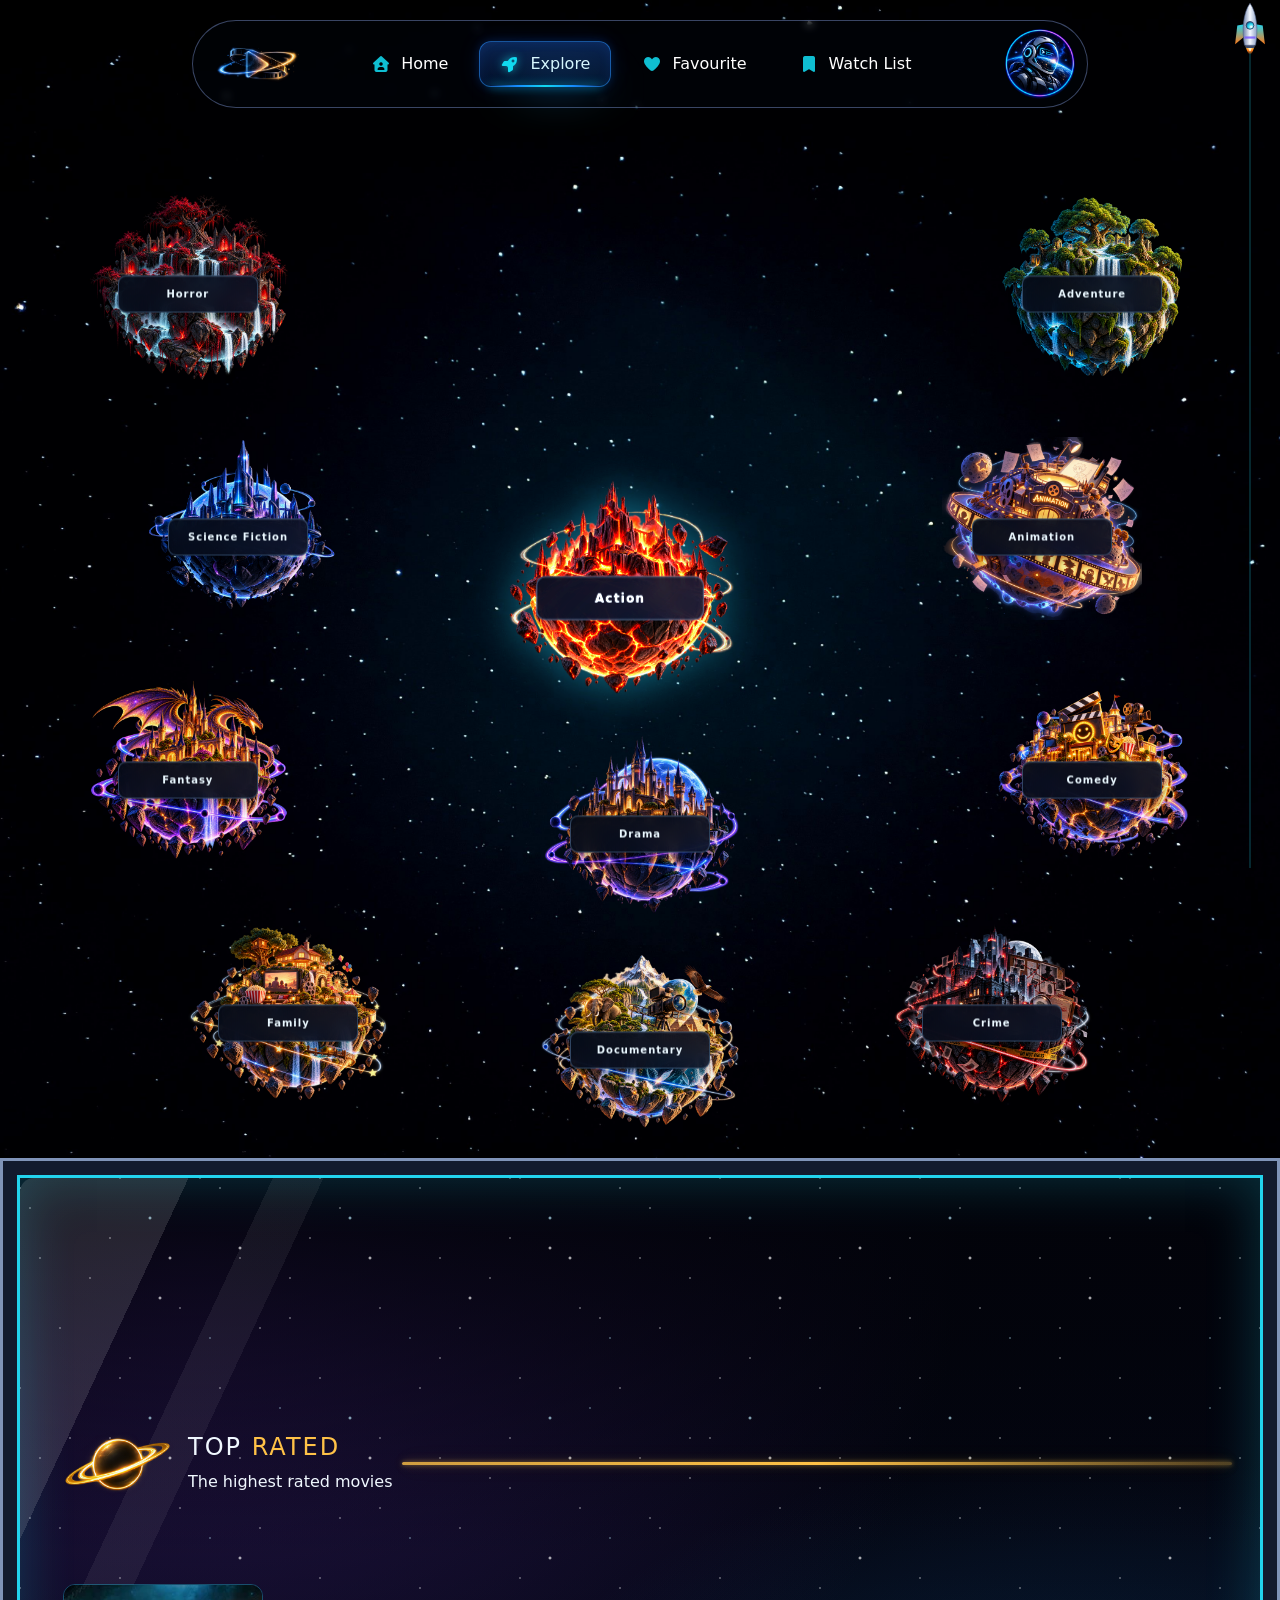
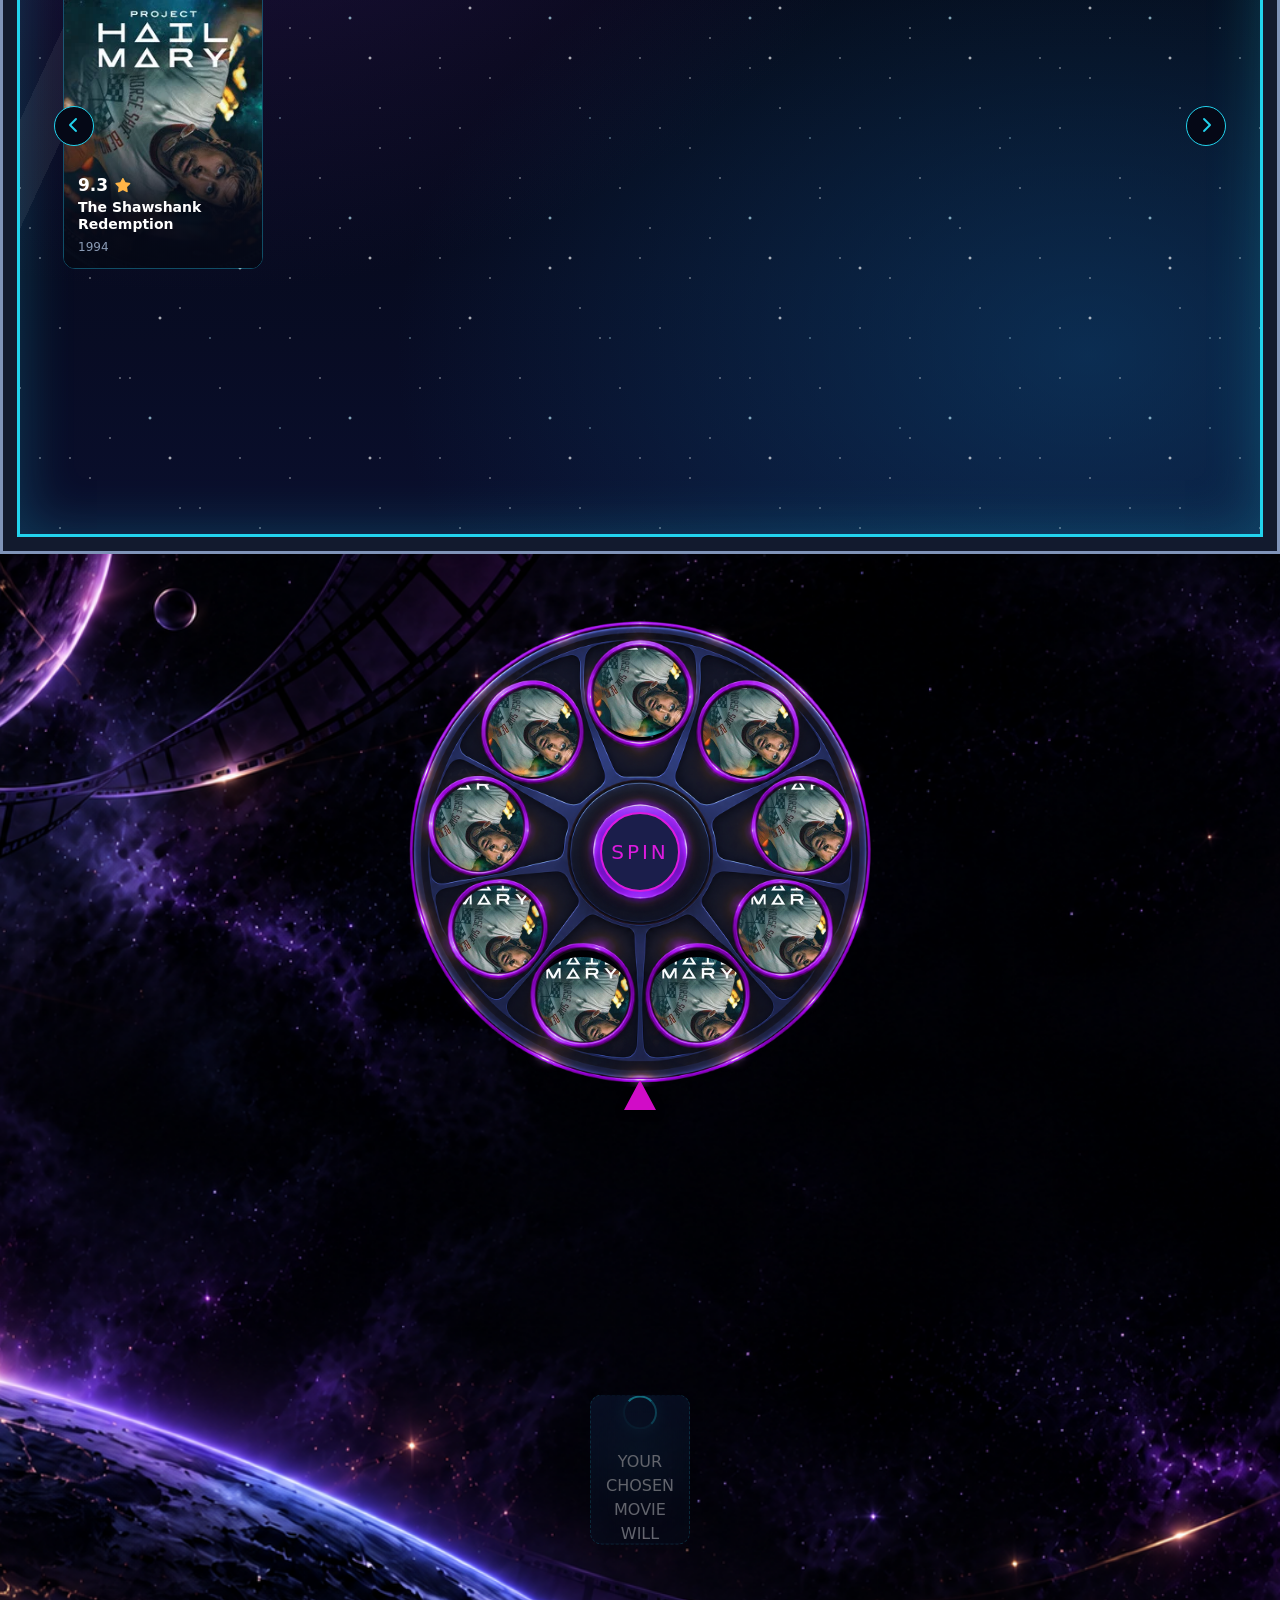
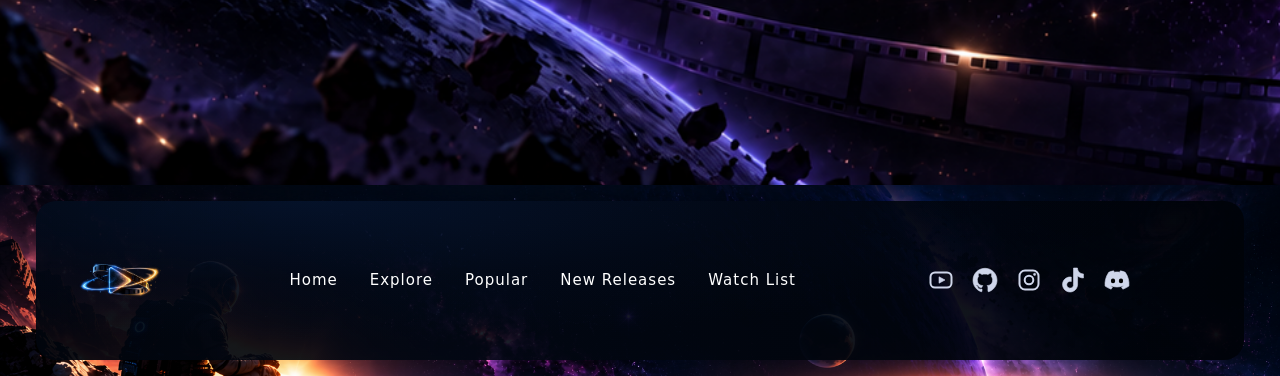
==== commit 2102d3dd: "finishing most of th website" ====
--- a/pages/explore.html
+++ b/pages/explore.html
@@ -88,25 +88,25 @@
         </svg>
       </div>
     </div>
-    <nav class="main-nav">
+    <nav class="main-nav movie-page">
       <div class="container-fluid">
         <div class="row justify-content-between">
           <div class="col-2 logo">
-            <img onclick="goToIndex()" src="../images/Logo.png" alt="Logo" class="img-fluid cursor-pointer"  />
+            <img onclick="goToHome()" src="../images/Logo.png" alt="Logo" class="img-fluid cursor-pointer" />
           </div>
           <div class="col-9 d-flex justify-content-center align-items-center">
             <div class="links list-unstyled">
               <div class="link">
-                <a class="nav-link" href="../index.html"><i class="fa-solid fa-house-user"></i> Home</a>
+                <a class="nav-link" href="../index.html?where=home"><i class="fa-solid fa-house-user"></i> Home</a>
               </div>
               <div class="link">
-                <a class="nav-link active" href="./explore.html"><i class="fa-solid fa-rocket"></i> Explore</a>
+                <a class="nav-link active" href="../index.html?where=explore"><i class="fa-solid fa-rocket"></i> Explore</a>
               </div>
               <div class="link">
-                <a class="nav-link" href="./pages/"><i class="fa-solid fa-heart"></i> Favourite</a>
+                <a class="nav-link" href="#"><i class="fa-solid fa-heart"></i> Favourite</a>
               </div>
               <div class="link">
-                <a class="nav-link" href="./pages/"><i class="fa-solid fa-bookmark"></i> Watch List</a>
+                <a class="nav-link" href="#"><i class="fa-solid fa-bookmark"></i> Watch List</a>
               </div>
             </div>
           </div>
@@ -118,7 +118,7 @@
 
         <div class="account-detailes" onclick="stopPropagation(event)">
           <div class="group">
-            <div class="account-details-item">My profile</div>
+            <div onclick="goToPage('login')" class="account-details-item">My profile</div>
             <div class="account-details-item">Watch History</div>
             <div class="account-details-item">Settings</div>
           </div>
@@ -129,8 +129,8 @@
       </div>
     </nav>
     <div class="topbar">
-      <a href="../index.html" class="topbar-logo">
-        <img onclick="goToIndex()" src="../images/Logo.png" class="img-fluid cursor-pointer"  alt="CINEVERSE" />
+      <a href="../index.html?where=home" class="topbar-logo">
+        <img onclick="goToHome()" src="../images/Logo.png" class="img-fluid cursor-pointer" alt="CINEVERSE" />
       </a>
       <div class="topbar-brand">
         <span>YOUR CINEMATIC UNIVERSE</span>
@@ -146,21 +146,21 @@
       <div class="content">
         <i class="fa-solid fa-xmark close" onclick="OpenAccountPopupRight()"></i>
         <div class="logo">
-          <img onclick="goToIndex()" src="../images/Logo.png" alt="Logo" class="img-fluid cursor-pointer" />
+          <img onclick="goToHome()" src="../images/Logo.png" alt="Logo" class="img-fluid cursor-pointer" />
         </div>
         <div class="links">
           <div class="account-details-item">
-            <a class="nav-link active" href="../index.html"><i class="fa-solid fa-house-user"></i> Home</a>
-          </div>
-
-          <div class="account-details-item">
-            <a class="nav-link" href="explore.html"><i class="fa-solid fa-rocket"></i> Explore</a>
-          </div>
-          <div class="account-details-item">
-            <a class="nav-link" href="./pages/"><i class="fa-solid fa-heart"></i> Favourite</a>
-          </div>
-          <div class="account-details-item">
-            <a class="nav-link" href="./pages/"><i class="fa-solid fa-bookmark"></i> Watch List</a>
+            <a class="nav-link active" href="../index.html?where=home"><i class="fa-solid fa-house-user"></i> Home</a>
+          </div>
+
+          <div class="account-details-item">
+            <a class="nav-link" href="../index.html?where=explore"><i class="fa-solid fa-rocket"></i> Explore</a>
+          </div>
+          <div class="account-details-item">
+            <a class="nav-link" href="#"><i class="fa-solid fa-heart"></i> Favourite</a>
+          </div>
+          <div class="account-details-item">
+            <a class="nav-link" href="#"><i class="fa-solid fa-bookmark"></i> Watch List</a>
           </div>
         </div>
         <div class="account-icon">
@@ -170,14 +170,14 @@
           </p>
           <div class="settings">
             <h4>CINEVERSE</h4>
-            <p class="mb-0 profile">View Profile</p>
+            <p onclick="goToPage('login')" class="mb-0 profile">View Profile</p>
           </div>
         </div>
       </div>
     </div>
     <div class="topbar">
-      <a href="../index.html" class="topbar-logo">
-        <img onclick="goToIndex()" src="../images/Logo.png" class="img-fluid cursor-pointer" alt="CINEVERSE" />
+      <a href="../index.html?where=home" class="topbar-logo">
+        <img onclick="goToHome()" src="../images/Logo.png" class="img-fluid cursor-pointer" alt="CINEVERSE" />
       </a>
       <div class="topbar-brand">
         <span>YOUR CINEMATIC UNIVERSE</span>
@@ -193,21 +193,21 @@
       <div class="content">
         <i class="fa-solid fa-xmark close" onclick="OpenAccountPopupRight()"></i>
         <div class="logo">
-          <img onclick="goToIndex()" src="../images/Logo.png" alt="Logo" class="img-fluid cursor-pointer" />
+          <img onclick="goToHome()" src="../images/Logo.png" alt="Logo" class="img-fluid cursor-pointer" />
         </div>
         <div class="links">
           <div class="account-details-item">
-            <a class="nav-link active" href="#"><i class="fa-solid fa-house-user"></i> Home</a>
-          </div>
-
-          <div class="account-details-item">
-            <a class="nav-link" href="./pages/"><i class="fa-solid fa-rocket"></i> Explore</a>
-          </div>
-          <div class="account-details-item">
-            <a class="nav-link" href="./pages/"><i class="fa-solid fa-heart"></i> Favourite</a>
-          </div>
-          <div class="account-details-item">
-            <a class="nav-link" href="./pages/"><i class="fa-solid fa-bookmark"></i> Watch List</a>
+            <a class="nav-link active" href="../index.html?where=home"><i class="fa-solid fa-house-user"></i> Home</a>
+          </div>
+
+          <div class="account-details-item">
+            <a class="nav-link" href="../index.html?where=explore"><i class="fa-solid fa-rocket"></i> Explore</a>
+          </div>
+          <div class="account-details-item">
+            <a class="nav-link" href="#"><i class="fa-solid fa-heart"></i> Favourite</a>
+          </div>
+          <div class="account-details-item">
+            <a class="nav-link" href="#"><i class="fa-solid fa-bookmark"></i> Watch List</a>
           </div>
         </div>
         <div class="account-details-search">
@@ -221,7 +221,7 @@
           </p>
           <div class="settings">
             <h4>CINEVERSE</h4>
-            <p class="mb-0 profile">View Profile</p>
+            <p onclick="goToPage('login')" class="mb-0 profile">View Profile</p>
           </div>
         </div>
       </div>
@@ -436,15 +436,15 @@
         <div class="bottom-bar row">
           <div class="col-lg-1 col-12 d-flex justify-content-center align-items-center">
             <div class="logo">
-              <img onclick="goToIndex()" src="../images/Logo.png" alt="Logo" class="img-fluid cursor-pointer" />
+              <img onclick="goToHome()" src="../images/Logo.png" alt="Logo" class="img-fluid cursor-pointer" />
             </div>
           </div>
           <div class="col-lg-8 col-12">
             <div class="links">
-              <div class="link"><a href="../index.html">Home</a></div>
-              <div class="link"><a href="#TOP">Explore</a></div>
-              <div class="link"><a href="../index.html./explore.html">Popular</a></div>
-              <div class="link"><a href="../index.html#Latest">New Releases</a></div>
+              <div class="link"><a href="../index.html?where=home">Home</a></div>
+              <div class="link"><a href="../index.html?where=explore">Explore</a></div>
+              <div class="link"><a href="../index.html?where=home">Popular</a></div>
+              <div class="link"><a href="../index.html?where=home">New Releases</a></div>
               <div class="link"><a href="">Watch List</a></div>
             </div>
           </div>
--- a/css/index.css
+++ b/css/index.css
@@ -39,6 +39,86 @@
   cursor: pointer;
 }
 
+.repeat-animation {
+  position: fixed;
+  top: 35px;
+  right: 70px;
+  bottom: initial;
+  left: initial;
+  z-index: 400;
+}
+@media (max-width: 1300px) {
+  .repeat-animation {
+    position: fixed;
+    top: initial;
+    right: 20px;
+    bottom: 20px;
+    left: initial;
+    z-index: 400;
+  }
+}
+.repeat-animation {
+  display: flex;
+  flex-direction: row;
+  justify-content: center;
+  align-items: center;
+  width: 55px;
+  height: 55px;
+  padding: 0;
+  border: 1.5px solid rgba(34, 211, 238, 0.55);
+  border-radius: 50%;
+  background: rgba(10, 20, 26, 0.55);
+  color: #22d3ee;
+  font-size: 18px;
+  cursor: pointer;
+  backdrop-filter: blur(8px);
+  -webkit-backdrop-filter: blur(8px);
+  transition-duration: 0.5s;
+}
+.repeat-animation::after {
+  content: "";
+  position: absolute;
+  inset: -1.5px;
+  border-radius: 50%;
+  border: 1.5px solid rgba(34, 211, 238, 0.6);
+  opacity: 0;
+  transform: scale(1);
+  pointer-events: none;
+}
+.repeat-animation i {
+  transition: transform 0.6s cubic-bezier(0.34, 1.56, 0.64, 1);
+}
+.repeat-animation:hover {
+  background: #22d3ee;
+  color: #06222a;
+  transform: scale(1.08);
+  box-shadow: 0 0 24px rgba(34, 211, 238, 0.45);
+}
+.repeat-animation:hover i {
+  transform: rotate(360deg);
+}
+.repeat-animation:hover::after {
+  animation: repeat-pulse 1s ease-out infinite;
+}
+.repeat-animation:active {
+  transform: scale(0.94);
+  transition-duration: 0.1s;
+}
+.repeat-animation:disabled {
+  opacity: 0.4;
+  cursor: not-allowed;
+}
+
+@keyframes repeat-pulse {
+  from {
+    opacity: 0.8;
+    transform: scale(1);
+  }
+  to {
+    opacity: 0;
+    transform: scale(1.6);
+  }
+}
 nav.main-nav {
   position: fixed;
   top: 20px;
@@ -7151,6 +7231,7 @@
   }
 }
 header#Movie {
+  overflow: hidden;
   position: relative;
   min-height: 100vh;
   background: radial-gradient(circle at 50% 40%, #0b1b4a, #02040f 70%);
@@ -7167,11 +7248,107 @@
   position: relative;
   row-gap: 40px;
 }
+header#Movie .content .meteorite {
+  position: absolute;
+  top: 50%;
+  right: initial;
+  bottom: initial;
+  left: 50%;
+  z-index: 20;
+  width: 0px;
+  height: 0px;
+  opacity: 0;
+  translate: 300px -300px;
+}
+header#Movie .content .meteorite::before {
+  content: "";
+  position: absolute;
+  top: -16px;
+  right: initial;
+  bottom: initial;
+  left: -16px;
+  z-index: initial;
+  width: 32px;
+  height: 32px;
+  border-radius: 50%;
+  background: radial-gradient(circle at 35% 35%, #fff 0%, #ffd27a 25%, #ff7a18 55%, #7a1d00 100%);
+  box-shadow: 0 0 14px #ff9a3c, 0 0 40px rgba(255, 110, 20, 0.8), 0 0 80px rgba(255, 70, 0, 0.5);
+}
+header#Movie .content .meteorite::after {
+  content: "";
+  position: absolute;
+  top: -14px;
+  right: initial;
+  bottom: initial;
+  left: 0;
+  z-index: initial;
+  width: 320px;
+  height: 28px;
+  transform-origin: 0 50%;
+  transform: rotate(-45deg);
+  background: linear-gradient(90deg, rgba(255, 200, 100, 0.95), rgba(255, 90, 20, 0.55) 35%, transparent);
+  clip-path: polygon(0 0, 100% 50%, 0 100%);
+  filter: blur(3px);
+}
+header#Movie .content .meteorite.fall {
+  animation: meteorite-travel 1s cubic-bezier(0.5, 0, 0.9, 0.6) both, meteorite-life 1s linear both;
+}
 header#Movie .content .left {
   display: flex;
   flex-direction: row;
   justify-content: center;
   align-items: center;
+  position: relative;
+}
+header#Movie .content .left .explosion-planet {
+  position: absolute;
+  top: 50%;
+  right: initial;
+  bottom: initial;
+  left: 50%;
+  z-index: 10;
+  width: 100%;
+  height: 70%;
+  transform: translate(-50%, -50%);
+}
+@media (max-width: 1300px) {
+  header#Movie .content .left .explosion-planet {
+    transform: translate(-50%, -50%) scale(1.6);
+  }
+}
+@media (min-width: 371px) and (max-width: 1300px) {
+  header#Movie .content .left .explosion-planet {
+    transform: translate(-50%, -70%) scale(1.6);
+  }
+}
+@media (min-width: 577px) and (max-width: 1300px) {
+  header#Movie .content .left .explosion-planet {
+    transform: translate(-50%, -50%) scale(1.1);
+  }
+}
+@media (min-width: 769px) and (max-width: 1300px) {
+  header#Movie .content .left .explosion-planet {
+    transform: translate(-50%, -50%) scale(0.8);
+  }
+}
+@media (min-width: 992px) and (max-width: 1300px) {
+  header#Movie .content .left .explosion-planet {
+    transform: translate(-50%, -50%) scale(0.6);
+  }
+}
+@media (min-width: 1181px) and (max-width: 1300px) {
+  header#Movie .content .left .explosion-planet {
+    transform: translate(-50%, -50%) scale(1);
+  }
+}
+header#Movie .content .left .explosion-planet img {
+  position: absolute;
+  top: 50%;
+  right: initial;
+  bottom: initial;
+  left: 50%;
+  z-index: initial;
+  transform: translate(-50%, -50%);
 }
 header#Movie .content .left .img {
   position: relative;
@@ -7184,14 +7361,32 @@
   }
 }
 header#Movie .content .left .img .float {
+  scale: 1;
+  transition-duration: 3s;
+}
+header#Movie .content .left .img .float.explosion {
+  scale: 0.3;
+}
+header#Movie .content .left .img .float {
   transform-style: preserve-3d;
   animation: posterFloat 5s ease-in-out infinite;
+}
+@media (max-width: 1300px) {
+  header#Movie .content .left .img .float {
+    transform-style: flat;
+  }
 }
 header#Movie .content .left .img .float .card3d {
   position: relative;
   transform-style: preserve-3d;
   transform: rotateX(5deg) rotateY(20deg) rotateZ(-3deg);
   transition: transform 0.45s;
+}
+@media (max-width: 1300px) {
+  header#Movie .content .left .img .float .card3d {
+    transform-style: flat;
+    transform: rotateX(5deg);
+  }
 }
 header#Movie .content .left .img .float .card3d .frame {
   overflow: hidden;
@@ -7308,6 +7503,11 @@
   box-shadow: 0 0 24px #9b4dff, inset 0 0 24px rgba(155, 77, 255, 0.5);
   animation: ringPulse 3.2s ease-in-out infinite;
 }
+@media (max-width: 1300px) {
+  header#Movie .content .left .img .stage .r1 {
+    animation: none;
+  }
+}
 header#Movie .content .left .img .stage .r2 {
   position: absolute;
   top: 15%;
@@ -7321,6 +7521,11 @@
   box-shadow: 0 0 20px #00e5ff, inset 0 0 20px rgba(0, 229, 255, 0.5);
   animation: ringPulse 3.2s ease-in-out infinite 0.5s;
 }
+@media (max-width: 1300px) {
+  header#Movie .content .left .img .stage .r2 {
+    animation: none;
+  }
+}
 header#Movie .content .left .img .stage .r3 {
   position: absolute;
   top: 26%;
@@ -7334,11 +7539,16 @@
   box-shadow: 0 0 16px #fff, 0 0 30px #00e5ff;
   animation: ringSpin 14s linear infinite reverse;
 }
+@media (max-width: 1300px) {
+  header#Movie .content .left .img .stage .r3 {
+    animation: none;
+  }
+}
 header#Movie .content .left .img:hover::before {
   opacity: 1;
 }
 header#Movie .content .left .img:hover .card3d {
-  transform: rotateX(2deg) rotateY(8deg) rotateZ(0deg) translateZ(40px) scale(1.05);
+  transform: rotateX(2deg) rotateY(8deg) scale(1.05);
 }
 header#Movie .content .left .img:hover .card3d::after {
   box-shadow: 0 0 60px rgba(0, 170, 255, 0.95), 0 40px 80px rgba(0, 0, 0, 0.7);
@@ -7369,6 +7579,42 @@
   align-items: center;
   row-gap: 30px;
   position: relative;
+}
+header#Movie .content .right .logo .signal-lost {
+  position: absolute;
+  top: 0;
+  right: initial;
+  bottom: initial;
+  left: 0;
+  z-index: 20;
+  width: 100%;
+  height: 100%;
+  background: #000;
+  border-radius: inherit;
+  overflow: hidden;
+}
+header#Movie .content .right .logo .signal-lost img {
+  position: absolute;
+  inset: 0;
+  width: 100%;
+  height: 100%;
+  object-fit: contain;
+  opacity: 0;
+}
+header#Movie .content .right .logo .signal-lost .radar {
+  opacity: 1;
+}
+header#Movie .content .right .logo .signal-lost.play {
+  animation: tvOff 0.7s 2.2s ease-in forwards;
+}
+header#Movie .content .right .logo .signal-lost.play .radar {
+  opacity: 0;
+}
+header#Movie .content .right .logo .signal-lost.play .glitch {
+  animation: showFrame 1.1s;
+}
+header#Movie .content .right .logo .signal-lost.play .static {
+  animation: showFrame 1.1s 1.1s;
 }
 header#Movie .content .right .logo {
   padding: 50px;
@@ -7381,6 +7627,14 @@
   width: 100%;
   position: relative;
   z-index: 10;
+}
+@media (max-width: 1300px) {
+  header#Movie .content .right .logo {
+    flex-direction: column;
+    row-gap: 20px;
+    padding: 30px;
+    margin-top: 100px;
+  }
 }
 header#Movie .content .right .logo .logo-img {
   position: relative;
@@ -7390,10 +7644,22 @@
   max-width: 400px;
 }
 header#Movie .content .right .logo .logo-img img {
-  filter: drop-shadow(0 6px 24px rgba(0, 0, 0, 0.6)) drop-shadow(0 0 18px rgba(255, 190, 90, 0.25));
+  filter: drop-shadow(0 0 5px rgba(34, 211, 238, 0.5)) drop-shadow(0 0 15px rgba(34, 211, 238, 0.4));
+  max-width: 300px;
+}
+@media (max-width: 1300px) {
+  header#Movie .content .right .logo .logo-img img {
+    max-width: 150px;
+  }
+}
+header#Movie .content .right .logo .logo-img img {
   transition: filter 0.4s ease;
 }
+header#Movie .content .right .logo .logo-img img.effect {
+  animation: logo-energy 3s linear infinite;
+}
 header#Movie .content .right .logo .logo-img img:hover {
+  animation-play-state: paused;
   filter: drop-shadow(0 6px 24px rgba(0, 0, 0, 0.6)) drop-shadow(0 0 28px rgba(0, 229, 255, 0.6));
 }
 header#Movie .content .right .logo .text {
@@ -7410,6 +7676,7 @@
   color: #dbe9ff;
   text-shadow: 0 2px 12px rgba(0, 0, 0, 0.7);
   animation: infoFadeUp 0.7s;
+  max-width: 100%;
 }
 header#Movie .content .right .logo .text .tagline::before, header#Movie .content .right .logo .text .tagline::after {
   content: "";
@@ -7449,6 +7716,9 @@
   border-radius: 10px;
   cursor: default;
   transition-duration: 0.5s;
+  white-space: nowrap;
+  overflow: hidden;
+  text-overflow: ellipsis;
 }
 header#Movie .content .right .logo .text .genres i:hover {
   transform: translateY(-4px) scale(1.04);
@@ -7460,7 +7730,18 @@
 header#Movie .content .right .logo .text .genres i:active {
   transform: translateY(-1px) scale(0.95);
 }
+@media (max-width: 1300px) {
+  header#Movie .content .right .logo .text .genres {
+    flex-direction: column;
+  }
+}
+@media (min-width: 769px) and (max-width: 1300px) {
+  header#Movie .content .right .logo .text .genres {
+    flex-direction: row;
+  }
+}
 header#Movie .content .right .logo .verticle-line {
+  display: none;
   position: absolute;
   top: 50%;
   right: initial;
@@ -7473,6 +7754,11 @@
   background: linear-gradient(180deg, transparent, #00e5ff 25%, #8b5cf6 75%, transparent);
   box-shadow: 0 0 12px rgba(0, 229, 255, 0.4);
 }
+@media (max-width: 1300px) {
+  header#Movie .content .right .logo .verticle-line {
+    display: none;
+  }
+}
 header#Movie .content .right .infos {
   position: relative;
   width: 100%;
@@ -7644,10 +7930,11 @@
   transition: 0.5s;
 }
 header#Movie .content .right .infos .item .panel .percent .ring {
+  --votePercent: 50%;
   width: 45px;
   height: 45px;
   border-radius: 50%;
-  background: conic-gradient(#22d3ee 78%, rgba(255, 255, 255, 0.1) 0);
+  background: conic-gradient(#22d3ee var(--votePercent), rgba(255, 255, 255, 0.1) 0);
 }
 header#Movie .content .right .infos .item .panel .percent .number {
   display: flex;
@@ -7664,12 +7951,45 @@
 header#Movie .content .right .infos .item .panel .percent .count {
   font-size: 15px;
 }
+header#Movie .content .right .infos .meteorite-container .item {
+  transition: opacity 0.6s, filter 0.6s;
+}
+header#Movie .content .right .infos .meteorite-container:not(.struck) .item {
+  opacity: 0.25;
+  filter: saturate(0);
+}
+header#Movie .content .right .infos .meteorite-container.hit::after {
+  content: "";
+  position: absolute;
+  top: 50%;
+  right: initial;
+  bottom: initial;
+  left: 50%;
+  z-index: 15;
+  width: 50px;
+  height: 50px;
+  border-radius: 50%;
+  translate: -50% -50%;
+  pointer-events: none;
+  background: radial-gradient(circle, #fff, #ffb347 30%, transparent 70%);
+  animation: impactBlast 0.7s ease-out forwards;
+}
+header#Movie .content .right .infos .meteorite-container.hit .orb, header#Movie .content .right .infos .meteorite-container.hit .panel {
+  animation: impactShake 0.5s ease-out;
+}
 header#Movie .content .right .overview {
   position: relative;
   border-radius: 20px;
   padding: 30px;
+  min-height: 170px;
   color: #c5d3e5;
   font-size: 18px;
+}
+@media (max-width: 1300px) {
+  header#Movie .content .right .overview {
+    text-align: center;
+    padding: 20px;
+  }
 }
 header#Movie .content .right .lists .item {
   position: relative;
@@ -7703,6 +8023,38 @@
 header#Movie .content .right .lists .item .list.imdb:hover {
   transform: scale(1.09);
 }
+header#Movie .content .right .overview:not(.reveal),
+header#Movie .content .right .lists .item:not(.reveal) {
+  opacity: 0.25;
+  filter: saturate(0);
+}
+header#Movie .content .right .overview.reveal,
+header#Movie .content .right .lists .item.reveal {
+  animation: holoOn 1.2s forwards;
+}
+header#Movie .content .right .lists .item .list.imdb img {
+  filter: grayscale(1) brightness(0.3);
+}
+header#Movie .content .right .lists .item .list.imdb::after {
+  content: "";
+  position: absolute;
+  top: 50%;
+  left: 50%;
+  width: 90px;
+  height: 90px;
+  margin: -45px 0 0 -45px;
+  border: 2px dashed #00e5ff;
+  border-radius: 50%;
+  box-shadow: 0 0 14px #00e5ff;
+  opacity: 0;
+  pointer-events: none;
+}
+header#Movie .content .right .lists .item.reveal .list.imdb::after {
+  animation: targetLock 1s 1s ease-out;
+}
+header#Movie .content .right .lists .item.reveal .list.imdb img {
+  animation: lockFlash 1s 1s forwards;
+}
 header#Movie .content .buttons {
   display: flex;
   flex-direction: row;
@@ -7713,6 +8065,17 @@
   width: 100%;
   animation: infoFadeUp 0.7s;
   padding: 20px;
+}
+@media (max-width: 1300px) {
+  header#Movie .content .buttons {
+    justify-content: center;
+    padding: 0;
+  }
+}
+@media (min-width: 769px) and (max-width: 1300px) {
+  header#Movie .content .buttons {
+    padding: 20px;
+  }
 }
 header#Movie .content .buttons button {
   position: relative;
@@ -7730,7 +8093,7 @@
   color: #e8f6ff;
   background: none;
   border: none;
-  backdrop-filter: blur(10px);
+  backdrop-filter: blur(0px);
   cursor: pointer;
   transition-duration: 0.5s;
 }
@@ -7775,7 +8138,7 @@
   transform: translateY(-4px);
 }
 header#Movie .content .buttons button:hover i {
-  transform: scale(1.15);
+  transform: scale(0.9);
   background: #00e5ff;
   color: #031326;
 }
@@ -7802,10 +8165,15 @@
 header#Movie .content .buttons button.trailer:hover i {
   background: #031326;
   color: #7df3ff;
-  transform: scale(1.15);
+  transform: scale(1.05);
 }
 header#Movie .content .buttons button.like::after {
   content: none;
+}
+@media (max-width: 1300px) {
+  header#Movie .content .buttons button.like {
+    order: 2;
+  }
 }
 header#Movie .content .buttons button.like {
   width: 80px;
@@ -7958,95 +8326,6 @@
 header#Movie .content .buttons button.share:active {
   transform: scale(0.9);
 }
-header#Movie .content .gallary {
-  position: relative;
-  width: 100%;
-  padding: 4px;
-  background: linear-gradient(135deg, #063540, rgb(6, 53, 64) 65%, #04242d);
-  border-radius: 20px;
-  filter: drop-shadow(0 0 40px rgba(90, 6, 158, 0.75));
-}
-header#Movie .content .gallary .frame {
-  padding: 16px 20px 20px;
-  background: linear-gradient(180deg, #05101f, #02060f);
-  border-radius: 20px;
-}
-header#Movie .content .gallary .frame .head {
-  display: flex;
-  flex-direction: row;
-  justify-content: start;
-  align-items: center;
-  gap: 12px;
-  margin-bottom: 14px;
-  padding-left: 6px;
-}
-header#Movie .content .gallary .frame .head i {
-  font-size: 18px;
-  color: #00e5ff;
-  filter: drop-shadow(0 0 6px rgba(0, 229, 255, 0.7));
-}
-header#Movie .content .gallary .frame .head h3 {
-  margin: 0;
-  font-size: 15px;
-  font-weight: 700;
-  letter-spacing: 1px;
-  color: #fff;
-}
-header#Movie .content .gallary .frame .head .count {
-  font-size: 13px;
-  letter-spacing: 3px;
-  color: rgba(200, 225, 240, 0.6);
-}
-header#Movie .content .gallary .frame .slider {
-  display: flex;
-  flex-direction: row;
-  justify-content: center;
-  align-items: center;
-  gap: 14px;
-}
-header#Movie .content .gallary .frame .slider .arrow {
-  display: flex;
-  flex-direction: row;
-  justify-content: center;
-  align-items: center;
-  width: 30px;
-  height: 40px;
-  font-size: 20px;
-  color: #00e5ff;
-  background: none;
-  border: none;
-  cursor: pointer;
-  filter: drop-shadow(0 0 5px rgba(0, 229, 255, 0.6));
-  transition-duration: 0.5s;
-}
-header#Movie .content .gallary .frame .slider .arrow:hover {
-  color: #7df3ff;
-}
-header#Movie .content .gallary .frame .slider .arrow:active {
-  transform: scale(0.85);
-}
-header#Movie .content .gallary .frame .slider .track {
-  display: flex;
-  gap: 8px;
-  overflow-x: auto;
-  scrollbar-width: none;
-  padding: 6px 2px;
-}
-header#Movie .content .gallary .frame .slider .track img {
-  width: 150px;
-  height: 80px;
-  border-radius: 8px;
-  border: 2px solid rgba(0, 229, 255, 0.35);
-  background: rgba(8, 22, 60, 0.6);
-  cursor: pointer;
-  opacity: 0.85;
-  transition-duration: 0.5s;
-}
-header#Movie .content .gallary .frame .slider .track img:hover, header#Movie .content .gallary .frame .slider .track img.active {
-  opacity: 1;
-  transform: translateY(-3px);
-  border-color: #09dd9a;
-}
 
 @keyframes posterFloat {
   0%, 100% {
@@ -8137,6 +8416,178 @@
   }
   100% {
     background-position: 0% 0%;
+  }
+}
+@keyframes logo-energy {
+  0% {
+    filter: drop-shadow(0 0 4px rgba(34, 211, 238, 0.25)) drop-shadow(0 0 12px rgba(59, 130, 246, 0.2));
+  }
+  10% {
+    filter: drop-shadow(0 0 5px rgba(34, 211, 238, 0.3)) drop-shadow(0 0 14px rgba(59, 130, 246, 0.25));
+  }
+  20% {
+    filter: drop-shadow(0 0 6px rgba(34, 211, 238, 0.4)) drop-shadow(0 0 16px rgba(59, 130, 246, 0.3));
+  }
+  30% {
+    filter: drop-shadow(0 0 7px rgba(34, 211, 238, 0.5)) drop-shadow(0 0 19px rgba(59, 130, 246, 0.4)) drop-shadow(0 0 28px rgba(99, 102, 241, 0.2));
+  }
+  40% {
+    filter: drop-shadow(0 0 8px rgba(100, 230, 255, 0.65)) drop-shadow(0 0 22px rgba(34, 211, 238, 0.55)) drop-shadow(0 0 35px rgba(99, 102, 241, 0.3));
+  }
+  50% {
+    filter: drop-shadow(0 0 10px rgba(180, 245, 255, 0.8)) drop-shadow(0 0 25px rgba(34, 211, 238, 0.7)) drop-shadow(0 0 42px rgba(59, 130, 246, 0.45));
+  }
+  60% {
+    filter: drop-shadow(0 0 12px rgba(220, 250, 255, 0.95)) drop-shadow(0 0 30px rgba(34, 211, 238, 0.85)) drop-shadow(0 0 50px rgba(59, 130, 246, 0.65)) drop-shadow(0 0 65px rgba(139, 92, 246, 0.35));
+  }
+  70% {
+    filter: drop-shadow(0 0 9px rgba(180, 245, 255, 0.7)) drop-shadow(0 0 24px rgba(34, 211, 238, 0.6)) drop-shadow(0 0 40px rgba(99, 102, 241, 0.4));
+  }
+  80% {
+    filter: drop-shadow(0 0 7px rgba(34, 211, 238, 0.5)) drop-shadow(0 0 19px rgba(59, 130, 246, 0.35)) drop-shadow(0 0 30px rgba(139, 92, 246, 0.2));
+  }
+  90% {
+    filter: drop-shadow(0 0 5px rgba(34, 211, 238, 0.35)) drop-shadow(0 0 15px rgba(59, 130, 246, 0.25));
+  }
+  100% {
+    filter: drop-shadow(0 0 4px rgba(34, 211, 238, 0.25)) drop-shadow(0 0 12px rgba(59, 130, 246, 0.2));
+  }
+}
+@keyframes meteorite-travel {
+  from {
+    translate: 300px -300px;
+  }
+  to {
+    translate: 0 0;
+  }
+}
+@keyframes meteorite-life {
+  0% {
+    opacity: 0;
+  }
+  8% {
+    opacity: 1;
+  }
+  92% {
+    opacity: 1;
+  }
+  100% {
+    opacity: 0;
+  }
+}
+@keyframes impactBlast {
+  from {
+    scale: 0.2;
+    opacity: 1;
+  }
+  to {
+    scale: 4;
+    opacity: 0;
+  }
+}
+@keyframes impactShake {
+  0%, 100% {
+    translate: 0 0;
+    filter: brightness(1);
+  }
+  10% {
+    filter: brightness(2.2);
+  }
+  25% {
+    translate: -6px 3px;
+  }
+  50% {
+    translate: 5px -4px;
+  }
+  75% {
+    translate: -3px 2px;
+  }
+}
+@keyframes showFrame {
+  from, to {
+    opacity: 1;
+  }
+}
+@keyframes tvOff {
+  0% {
+    clip-path: inset(0);
+    filter: brightness(1);
+  }
+  60% {
+    clip-path: inset(48% 0);
+    filter: brightness(4);
+  }
+  100% {
+    clip-path: inset(49.5% 50%);
+    filter: brightness(6);
+    opacity: 0;
+    visibility: hidden;
+  }
+}
+@keyframes holoOn {
+  0% {
+    opacity: 0.25;
+  }
+  10% {
+    opacity: 1;
+    translate: -8px 0;
+    text-shadow: -3px 0 #ff2d75, 3px 0 #2f6bff;
+  }
+  14% {
+    opacity: 0.1;
+    translate: 0 0;
+  }
+  22% {
+    opacity: 1;
+    translate: 10px 0;
+  }
+  30% {
+    opacity: 0.3;
+    translate: 0 0;
+  }
+  45% {
+    opacity: 1;
+    translate: -5px 0;
+  }
+  60% {
+    translate: 3px 0;
+    text-shadow: -2px 0 #ff2d75, 2px 0 #2f6bff;
+  }
+  100% {
+    opacity: 1;
+    translate: 0 0;
+    text-shadow: none;
+  }
+}
+@keyframes targetLock {
+  0% {
+    opacity: 0;
+    scale: 3;
+    rotate: 0deg;
+  }
+  30% {
+    opacity: 1;
+  }
+  80% {
+    opacity: 1;
+    scale: 1;
+    rotate: 180deg;
+  }
+  100% {
+    opacity: 0;
+    scale: 1.4;
+    rotate: 180deg;
+  }
+}
+@keyframes lockFlash {
+  0%, 75% {
+    filter: grayscale(1) brightness(0.3);
+  }
+  85% {
+    filter: grayscale(0) brightness(3);
+  }
+  100% {
+    filter: none;
   }
 }
 .special-effect {
@@ -8188,4 +8639,1349 @@
   animation-duration: 8s;
 }
 
+#Gallary.gallary {
+  position: relative;
+  overflow: hidden;
+  padding: 60px 40px;
+  color: #fff;
+  background-image: url("../images/gallery.png");
+  background-repeat: no-repeat;
+  background-size: cover;
+  background-position: center;
+}
+#Gallary.gallary .head {
+  display: flex;
+  flex-direction: row;
+  justify-content: start;
+  align-items: center;
+  gap: 20px;
+  border-left: 2px solid #7dd3fc;
+  padding-inline: 20px;
+}
+#Gallary.gallary .head p {
+  margin: 0 0 8px;
+  letter-spacing: 0.2em;
+  text-transform: uppercase;
+  color: #e0f2fe;
+}
+#Gallary.gallary .head p i {
+  color: #7dd3fc;
+  margin-right: 8px;
+}
+#Gallary.gallary .head .title {
+  margin: 0 0 8px;
+  font-family: "Syncopate", sans-serif;
+  font-size: clamp(2rem, 4.5vw, 4.5rem);
+  text-transform: uppercase;
+  text-shadow: 0 0 25px rgba(56, 189, 248, 0.6);
+}
+#Gallary.gallary .head .count {
+  color: #e0f2fe;
+}
+#Gallary.gallary .images {
+  position: relative;
+  margin-top: 10px;
+}
+#Gallary.gallary .images .arrow {
+  position: absolute;
+  top: 50%;
+  right: initial;
+  bottom: initial;
+  left: initial;
+  z-index: 2;
+  width: 60px;
+  height: 60px;
+}
+@media (max-width: 1300px) {
+  #Gallary.gallary .images .arrow {
+    width: 30px;
+    height: 30px;
+    font-size: 10px;
+  }
+}
+@media (min-width: 577px) and (max-width: 1300px) {
+  #Gallary.gallary .images .arrow {
+    width: 60px;
+    height: 60px;
+    transform: translateY(-50%);
+    font-size: 20px;
+  }
+}
+#Gallary.gallary .images .arrow {
+  border-radius: 50%;
+  border: 2px solid #7dd3fc;
+  background: rgba(4, 11, 23, 0.6);
+  color: #fff;
+  cursor: pointer;
+  box-shadow: 0 0 18px rgba(56, 189, 248, 0.6);
+  transition-duration: 0.5s;
+}
+#Gallary.gallary .images .arrow:hover {
+  background: rgba(56, 189, 248, 0.4);
+}
+#Gallary.gallary .images .arrow.prev {
+  left: 0;
+}
+#Gallary.gallary .images .arrow.next {
+  right: 0;
+}
+#Gallary.gallary .images .gallary-swiper {
+  overflow: visible;
+  padding: 50px 0;
+}
+#Gallary.gallary .images .gallary-swiper .swiper-wrapper .swiper-slide {
+  width: 45%;
+}
+@media (max-width: 1300px) {
+  #Gallary.gallary .images .gallary-swiper .swiper-wrapper .swiper-slide {
+    width: 250px;
+  }
+}
+@media (min-width: 577px) and (max-width: 1300px) {
+  #Gallary.gallary .images .gallary-swiper .swiper-wrapper .swiper-slide {
+    width: 400px;
+  }
+}
+#Gallary.gallary .images .gallary-swiper .swiper-wrapper .swiper-slide {
+  opacity: 0.25;
+  cursor: grab;
+}
+#Gallary.gallary .images .gallary-swiper .swiper-wrapper .swiper-slide:active {
+  cursor: grabbing;
+}
+#Gallary.gallary .images .gallary-swiper .swiper-wrapper .swiper-slide img {
+  display: block;
+  width: 100%;
+  aspect-ratio: 16/9;
+  object-fit: cover;
+  border: 2px solid #7dd3fc;
+  border-radius: 24px;
+}
+#Gallary.gallary .images .gallary-swiper .swiper-wrapper .swiper-slide-prev,
+#Gallary.gallary .images .gallary-swiper .swiper-wrapper .swiper-slide-next {
+  opacity: 0.6;
+}
+#Gallary.gallary .images .gallary-swiper .swiper-wrapper .swiper-slide-active {
+  opacity: 1;
+}
+#Gallary.gallary .images .gallary-swiper .swiper-wrapper .swiper-slide-active img {
+  box-shadow: 0 0 40px rgba(56, 189, 248, 0.8);
+}
+#Gallary.gallary .images .dots {
+  display: flex;
+  flex-direction: row;
+  justify-content: center;
+  align-items: center;
+  gap: 24px;
+}
+@media (max-width: 1300px) {
+  #Gallary.gallary .images .dots {
+    gap: 14px;
+  }
+}
+#Gallary.gallary .images .dots {
+  width: 400px;
+  max-width: 100%;
+  margin: auto;
+  background: linear-gradient(#7dd3fc, #7dd3fc) center/100% 1px no-repeat;
+}
+#Gallary.gallary .images .dots .dot {
+  width: 14px;
+  height: 14px;
+  border-radius: 50%;
+  border: 2px solid #e0f2fe;
+  background: #040b17;
+  cursor: pointer;
+  transition-duration: 0.5s;
+}
+#Gallary.gallary .images .dots .dot:nth-child(even) {
+  width: 7px;
+  height: 7px;
+  background: #e0f2fe;
+}
+#Gallary.gallary .images .dots .dot.active {
+  width: 28px;
+  height: 28px;
+  background: #040b17;
+  border-color: #fff;
+  box-shadow: 0 0 16px #38bdf8;
+}
+
+.reviews {
+  position: relative;
+  overflow: hidden;
+  padding: 90px 0 110px;
+  color: #ffffff;
+  font-family: "Poppins", sans-serif;
+  text-align: center;
+  background-image: url("../images/reviewss.png");
+  background-repeat: no-repeat;
+  background-size: cover;
+  background-position: center;
+}
+.reviews .head {
+  position: relative;
+}
+.reviews .head p {
+  letter-spacing: 1px;
+  font-size: 14px;
+  color: #b9b6d8;
+}
+.reviews .head .title {
+  margin: 10px 0;
+  font-style: italic;
+  font-weight: 900;
+  font-size: 120px;
+}
+@media (max-width: 1300px) {
+  .reviews .head .title {
+    font-size: 50px;
+  }
+}
+@media (min-width: 577px) and (max-width: 1300px) {
+  .reviews .head .title {
+    font-size: 80px;
+  }
+}
+.reviews .head .title {
+  background: linear-gradient(90deg, #19c9ff, #fff 50%, #8a3dff);
+  background-clip: text;
+  color: transparent;
+  filter: drop-shadow(0 0 25px rgba(25, 201, 255, 0.5));
+}
+.reviews .head .stars {
+  margin-top: 25px;
+  color: #19c9ff;
+  font-size: 18px;
+  display: flex;
+  flex-direction: row;
+  justify-content: center;
+  align-items: center;
+  gap: 15px;
+}
+.reviews .head .stars i.big {
+  font-size: 28px;
+}
+.reviews .slider {
+  position: relative;
+  max-width: 80%;
+  margin: auto;
+  padding-top: 70px;
+}
+.reviews .slider .swiper {
+  overflow: visible;
+  padding: 40px 0;
+}
+.reviews .slider .swiper .swiper-slide {
+  display: flex;
+  flex-direction: row;
+  justify-content: center;
+  align-items: center;
+  transition-duration: 0.5s;
+  transform: scale(0.88);
+  opacity: 0.75;
+}
+.reviews .slider .swiper .swiper-slide-active {
+  transform: scale(1.1);
+  opacity: 1;
+  z-index: 2;
+}
+.reviews .slider .swiper .swiper-slide-active .card {
+  border-color: #19c9ff;
+  box-shadow: 0 0 35px rgba(25, 201, 255, 0.45), inset 0 0 25px rgba(138, 61, 255, 0.25);
+}
+.reviews .slider .swiper .swiper-slide .card {
+  width: 100%;
+  padding: 25px 28px;
+  text-align: left;
+  border-radius: 24px;
+  border: 1px solid #8a3dff;
+  background: rgba(10, 14, 45, 0.75);
+  backdrop-filter: blur(8px);
+  box-shadow: 0 0 20px rgba(138, 61, 255, 0.3);
+}
+.reviews .slider .swiper .swiper-slide .card .top {
+  display: flex;
+  align-items: center;
+  gap: 16px;
+}
+.reviews .slider .swiper .swiper-slide .card .avatar {
+  width: 60px;
+  height: 60px;
+  border-radius: 50%;
+  object-fit: cover;
+  border: 2px solid #8a3dff;
+}
+.reviews .slider .swiper .swiper-slide .card .info {
+  flex: 1;
+}
+.reviews .slider .swiper .swiper-slide .card .name {
+  font-size: 18px;
+  font-weight: 600;
+  margin: 0;
+  color: #f0f8ff;
+}
+.reviews .slider .swiper .swiper-slide .card .date {
+  font-size: 14px;
+  color: #8a3dff;
+}
+.reviews .slider .swiper .swiper-slide .card .rating {
+  color: #19c9ff;
+  font-size: 14px;
+  display: flex;
+  gap: 4px;
+}
+@media (max-width: 1300px) {
+  .reviews .slider .swiper .swiper-slide .card .rating {
+    display: none;
+  }
+}
+.reviews .slider .swiper .swiper-slide .card .body {
+  display: flex;
+  gap: 14px;
+  margin-top: 22px;
+}
+.reviews .slider .swiper .swiper-slide .card .body .text {
+  margin: 0;
+  font-size: 17px;
+  line-height: 1.6;
+  color: #e6e4ff;
+}
+.reviews .slider .swiper .no-reviews {
+  width: 100%;
+  min-height: 220px;
+  display: flex;
+  flex-direction: column;
+  justify-content: center;
+  align-items: center;
+  gap: 15px;
+  background: rgba(255, 255, 255, 0.025);
+  border: 1px dashed rgba(34, 211, 238, 0.25);
+  border-radius: 15px;
+  color: #a5b4c8;
+  text-align: center;
+}
+.reviews .slider .swiper .no-reviews i {
+  font-size: 42px;
+  color: #22d3ee;
+  filter: drop-shadow(0 0 10px rgba(34, 211, 238, 0.45));
+}
+.reviews .slider .arrow {
+  position: absolute;
+  top: 50%;
+  right: initial;
+  bottom: initial;
+  left: initial;
+  z-index: 5;
+  transform: translateY(-50%);
+  width: 55px;
+  height: 55px;
+}
+@media (max-width: 1300px) {
+  .reviews .slider .arrow {
+    width: 40px;
+    height: 40px;
+    font-size: 10px;
+    position: absolute;
+    top: 110%;
+    right: initial;
+    bottom: initial;
+    left: initial;
+    z-index: 5;
+  }
+}
+.reviews .slider .arrow {
+  border-radius: 50%;
+  border: 1px solid #19c9ff;
+  background: rgba(10, 14, 45, 0.6);
+  color: #ffffff;
+  cursor: pointer;
+  transition: 0.3s;
+}
+.reviews .slider .arrow:hover {
+  background: #19c9ff;
+  color: #04050f;
+}
+.reviews .slider .arrow.reviews-arrow-prev {
+  left: 0;
+}
+.reviews .slider .arrow.reviews-arrow-next {
+  right: 0;
+}
+.reviews .slider .dots {
+  position: static;
+  margin-top: 20px;
+}
+.reviews .slider .dots .swiper-pagination-bullet {
+  width: 12px;
+  height: 12px;
+  margin: 0 8px !important;
+  background: #3a3f6b;
+  opacity: 1;
+}
+.reviews .slider .dots .swiper-pagination-bullet-active {
+  background: #19c9ff;
+  box-shadow: 0 0 12px #19c9ff;
+}
+
+header#Login {
+  position: relative;
+  min-height: 100vh;
+  padding: 130px 20px 60px;
+  display: flex;
+  flex-direction: row;
+  justify-content: center;
+  align-items: center;
+  background-image: url("../images/loginBG.png");
+  background-repeat: no-repeat;
+  background-size: cover;
+  background-position: center;
+}
+header#Login .auth {
+  position: relative;
+  display: flex;
+  flex-direction: row;
+  justify-content: center;
+  align-items: center;
+  width: 70%;
+  border-radius: 36px;
+  background: linear-gradient(135deg, rgba(22, 10, 58, 0.4), rgba(8, 4, 26, 0.5));
+  box-shadow: 0 0 70px rgba(139, 92, 246, 0.25), 0 30px 90px rgba(0, 0, 0, 0.55), inset 0 0 50px rgba(139, 92, 246, 0.1);
+  animation: authIn 0.8s ease both;
+}
+@media (max-width: 1300px) {
+  header#Login .auth {
+    flex-direction: column;
+    width: 100%;
+  }
+}
+@media (min-width: 577px) and (max-width: 1300px) {
+  header#Login .auth {
+    flex-direction: row;
+    width: 100%;
+  }
+}
+header#Login .auth::before {
+  content: "";
+  position: absolute;
+  top: 0;
+  right: initial;
+  bottom: initial;
+  left: 0;
+  z-index: 3;
+  width: 100%;
+  height: 100%;
+  padding: 1.5px;
+  border-radius: inherit;
+  background: linear-gradient(135deg, rgba(168, 85, 247, 0.9), rgba(79, 125, 255, 0.15) 40%, rgba(168, 85, 247, 0.15) 60%, rgba(217, 70, 239, 0.8));
+  -webkit-mask: linear-gradient(#000 0 0) content-box, linear-gradient(#000 0 0);
+  -webkit-mask-composite: xor;
+  mask-composite: exclude;
+  pointer-events: none;
+}
+header#Login .auth::after {
+  content: "";
+  position: absolute;
+  top: 0;
+  right: initial;
+  bottom: initial;
+  left: 0;
+  z-index: 3;
+  width: 100%;
+  height: 100%;
+  border-radius: inherit;
+  background: linear-gradient(90deg, transparent, #b66bff, transparent) top center/42% 2px no-repeat, linear-gradient(90deg, transparent, #7c8cff, transparent) bottom center/42% 2px no-repeat;
+  filter: drop-shadow(0 0 6px #a855f7);
+  pointer-events: none;
+}
+header#Login .auth .left {
+  display: flex;
+  flex-direction: column;
+  justify-content: center;
+  align-items: center;
+  justify-content: flex-start;
+  text-align: center;
+  width: 50%;
+}
+@media (max-width: 1300px) {
+  header#Login .auth .left {
+    width: 100%;
+  }
+}
+header#Login .auth .left .logo {
+  width: 50%;
+  filter: drop-shadow(0 0 14px rgba(168, 85, 247, 0.45));
+}
+header#Login .auth .left span {
+  margin-top: 4px;
+  padding-left: 0.5em;
+  font-size: 12px;
+  letter-spacing: 0.5em;
+  text-transform: uppercase;
+  color: #d4c8f5;
+}
+header#Login .auth .left .about {
+  max-width: 230px;
+  margin: 30px 0 0;
+  font-size: 17px;
+  line-height: 1.5;
+  color: #cfc6ea;
+}
+header#Login .auth .right {
+  position: relative;
+  padding: 36px 70px 30px;
+  width: 50%;
+  border-radius: 0 36px 36px 0;
+  background: linear-gradient(180deg, rgba(10, 5, 30, 0.72), rgba(8, 4, 26, 0.82));
+  backdrop-filter: blur(14px);
+  -webkit-backdrop-filter: blur(14px);
+}
+@media (max-width: 1300px) {
+  header#Login .auth .right {
+    width: 100%;
+    padding: 20px;
+  }
+}
+header#Login .auth .right .tabs {
+  position: relative;
+  display: flex;
+  margin-bottom: 34px;
+  border-bottom: 1px solid rgba(255, 255, 255, 0.1);
+}
+header#Login .auth .right .tabs::after {
+  content: "";
+  position: absolute;
+  top: initial;
+  right: initial;
+  bottom: -1px;
+  left: 0;
+  z-index: initial;
+  width: 140px;
+  height: 2px;
+  background: linear-gradient(90deg, #8b5cf6, #d946ef);
+  box-shadow: 0 0 12px #a855f7;
+  transition: transform 0.4s cubic-bezier(0.4, 0, 0.2, 1);
+}
+header#Login .auth .right .tabs .tab {
+  width: 140px;
+  padding: 10px 0 12px;
+  border: 0;
+  background: none;
+  font-size: 20px;
+  font-weight: 600;
+  color: #b7a8e8;
+  cursor: pointer;
+  transition: color 0.3s ease;
+}
+header#Login .auth .right .tabs .tab:hover {
+  color: #fff;
+}
+header#Login .auth .right .view {
+  display: none;
+  flex-direction: column;
+}
+header#Login .auth .right .view .head {
+  margin: 0;
+  padding-left: 20px;
+  font-size: 34px;
+  font-weight: 700;
+  line-height: 1.2;
+  color: #fff;
+}
+header#Login .auth .right .view .sub {
+  margin: 4px 0 26px;
+  padding-left: 20px;
+  font-size: 18px;
+  color: #ece7ff;
+}
+header#Login .auth .right .view .form {
+  display: flex;
+  flex-direction: column;
+  gap: 14px;
+}
+header#Login .auth .right .view .form .pair {
+  display: grid;
+  grid-template-columns: 1fr 1fr;
+  gap: 14px;
+}
+header#Login .auth .right .view .form .pair .field {
+  gap: 10px;
+  padding: 0 16px;
+}
+header#Login .auth .right .view .form .field {
+  display: flex;
+  align-items: center;
+  gap: 14px;
+  height: 54px;
+  padding: 0 20px;
+  border: 1px solid rgba(255, 255, 255, 0.14);
+  border-radius: 27px;
+  background: rgba(255, 255, 255, 0.03);
+  transition: 0.3s ease;
+}
+header#Login .auth .right .view .form .field > i {
+  width: 20px;
+  font-size: 18px;
+  text-align: center;
+  color: #e8e2ff;
+}
+header#Login .auth .right .view .form .field input {
+  flex: 1;
+  min-width: 0;
+  height: 100%;
+  border: 0;
+  outline: 0;
+  background: transparent;
+  font-size: 15px;
+  color: #fff;
+}
+header#Login .auth .right .view .form .field input::placeholder {
+  color: #8f86ad;
+}
+header#Login .auth .right .view .form .field input:-webkit-autofill {
+  -webkit-text-fill-color: #fff;
+  transition: background-color 9999s;
+}
+header#Login .auth .right .view .form .field .toggle-pass {
+  padding: 0;
+  border: 0;
+  background: none;
+  font-size: 17px;
+  color: #e8e2ff;
+  cursor: pointer;
+  transition: color 0.3s ease;
+}
+header#Login .auth .right .view .form .field .toggle-pass:hover {
+  color: #a855f7;
+}
+header#Login .auth .right .view .form .field:focus-within {
+  border-color: rgba(168, 85, 247, 0.8);
+  background: rgba(168, 85, 247, 0.08);
+  box-shadow: 0 0 0 4px rgba(168, 85, 247, 0.15), 0 0 20px rgba(168, 85, 247, 0.25);
+}
+header#Login .auth .right .view .form .options {
+  display: flex;
+  flex-direction: row;
+  justify-content: space-between;
+  align-items: center;
+  padding: 2px 4px 4px;
+  font-size: 14px;
+  color: #e8e2ff;
+}
+header#Login .auth .right .view .form .options a {
+  color: #a78bfa;
+  transition: color 0.3s ease;
+}
+header#Login .auth .right .view .form .options a:hover {
+  color: #fff;
+}
+header#Login .auth .right .view .form .options .forgot {
+  font-size: 13px;
+}
+header#Login .auth .right .view .form .options .check {
+  position: relative;
+  display: flex;
+  flex-direction: row;
+  justify-content: center;
+  align-items: center;
+  gap: 10px;
+  cursor: pointer;
+}
+header#Login .auth .right .view .form .options .check input {
+  position: absolute;
+  opacity: 0;
+  pointer-events: none;
+}
+header#Login .auth .right .view .form .options .check .box {
+  display: flex;
+  flex-direction: row;
+  justify-content: center;
+  align-items: center;
+  width: 22px;
+  height: 22px;
+  border: 1.5px solid rgba(168, 85, 247, 0.7);
+  border-radius: 6px;
+  font-size: 11px;
+  color: #fff;
+  transition: 0.25s ease;
+}
+header#Login .auth .right .view .form .options .check .box i {
+  transform: scale(0);
+  transition: transform 0.25s cubic-bezier(0.34, 1.56, 0.64, 1);
+}
+header#Login .auth .right .view .form .options .check input:checked + .box {
+  background: linear-gradient(135deg, #7c5cff, #a855f7);
+  box-shadow: 0 0 12px rgba(168, 85, 247, 0.55);
+}
+header#Login .auth .right .view .form .options .check input:checked + .box i {
+  transform: scale(1);
+}
+header#Login .auth .right .view .form .submit {
+  display: flex;
+  flex-direction: row;
+  justify-content: center;
+  align-items: center;
+  gap: 10px;
+  height: 56px;
+  margin-top: 6px;
+  border: 0;
+  border-radius: 28px;
+  background: linear-gradient(90deg, #4f7dff 0%, #8b4dff 55%, #d62df0 100%);
+  box-shadow: 0 8px 28px rgba(139, 77, 255, 0.45), inset 0 1px 0 rgba(255, 255, 255, 0.25);
+  font-size: 17px;
+  font-weight: 600;
+  color: #fff;
+  cursor: pointer;
+  transition: 0.3s ease;
+}
+header#Login .auth .right .view .form .submit i {
+  font-size: 15px;
+  transition-duration: 0.5s;
+}
+header#Login .auth .right .view .form .submit:hover {
+  transform: translateY(-2px);
+  filter: brightness(1.08);
+  box-shadow: 0 12px 34px rgba(168, 77, 255, 0.6), inset 0 1px 0 rgba(255, 255, 255, 0.3);
+}
+header#Login .auth .right .view .form .submit:hover i {
+  transform: translateX(5px);
+}
+header#Login .auth .right .view .form .submit:active {
+  transform: scale(0.98);
+}
+header#Login .auth .right .view .or {
+  display: flex;
+  flex-direction: row;
+  justify-content: center;
+  align-items: center;
+  gap: 14px;
+  margin: 16px 0 14px;
+  font-size: 14px;
+  color: #cfc6ea;
+}
+header#Login .auth .right .view .or::before, header#Login .auth .right .view .or::after {
+  content: "";
+  flex: 1;
+  max-width: 100px;
+  height: 1px;
+  background: linear-gradient(90deg, transparent, rgba(255, 255, 255, 0.25));
+}
+header#Login .auth .right .view .or::after {
+  transform: scaleX(-1);
+}
+header#Login .auth .right .view .links {
+  display: flex;
+  flex-direction: row;
+  justify-content: center;
+  align-items: center;
+  gap: 18px;
+}
+header#Login .auth .right .view .links .link {
+  display: flex;
+  flex-direction: row;
+  justify-content: center;
+  align-items: center;
+  width: 70px;
+  height: 46px;
+  border: 1px solid rgba(255, 255, 255, 0.12);
+  border-radius: 14px;
+  background: rgba(255, 255, 255, 0.04);
+  font-size: 22px;
+  color: #fff;
+  cursor: pointer;
+  transition: 0.3s ease;
+}
+header#Login .auth .right .view .links .link:hover {
+  transform: translateY(-3px);
+  border-color: rgba(168, 85, 247, 0.7);
+  background: rgba(168, 85, 247, 0.12);
+  box-shadow: 0 8px 20px rgba(168, 85, 247, 0.3);
+}
+header#Login .auth .right .view .links .link.google i {
+  background: conic-gradient(from -45deg, #ea4335 110deg, #4285f4 0 180deg, #34a853 0 270deg, #fbbc05 0);
+  -webkit-background-clip: text;
+  background-clip: text;
+  color: transparent;
+}
+header#Login .auth .right .view .links .link.discord i {
+  color: #7c8cff;
+}
+header#Login .auth .right .view .switch {
+  margin: 14px 0 0;
+  text-align: center;
+  font-size: 14px;
+  color: #e8e2ff;
+}
+header#Login .auth .right .view .switch a {
+  margin-left: 4px;
+  font-weight: 500;
+  color: #8b7bff;
+  transition-duration: 0.5s;
+}
+header#Login .auth .right .view .switch a i {
+  font-size: 11px;
+  transition-duration: 0.5s;
+}
+header#Login .auth .right .view .switch a:hover {
+  color: #c4b5fd;
+}
+header#Login .auth .right .view .switch a:hover i {
+  transform: translateX(4px);
+}
+header#Login .auth[data-mode=register] .tabs::after {
+  transform: translateX(100%);
+}
+header#Login .auth[data-mode=login] .login-view, header#Login .auth[data-mode=register] .register-view {
+  display: flex;
+  animation: authView 0.45s ease both;
+}
+
+@keyframes authIn {
+  from {
+    opacity: 0;
+    transform: translateY(24px) scale(0.98);
+  }
+  to {
+    opacity: 1;
+    transform: none;
+  }
+}
+@keyframes authView {
+  from {
+    opacity: 0;
+    transform: translateY(14px);
+  }
+  to {
+    opacity: 1;
+    transform: none;
+  }
+}
+#Space {
+  min-height: 100vh;
+  width: 100%;
+  position: absolute;
+  overflow: hidden;
+  inset: 0;
+  z-index: -1;
+  background: radial-gradient(ellipse at 15% 85%, rgba(90, 40, 200, 0.5), transparent 42%), radial-gradient(ellipse at 85% 12%, rgba(40, 70, 220, 0.4), transparent 40%), radial-gradient(ellipse at 55% 50%, rgba(70, 30, 150, 0.3), transparent 55%), radial-gradient(ellipse at 30% 20%, rgba(30, 50, 160, 0.25), transparent 38%), #02030a;
+}
+#Space::before {
+  content: "";
+  position: absolute;
+  inset: 0;
+  background-image: radial-gradient(1px 1px at 20px 30px, #fff, transparent), radial-gradient(1px 1px at 90px 140px, #dfe9ff, transparent), radial-gradient(1.5px 1.5px at 160px 60px, #fff, transparent), radial-gradient(1px 1px at 230px 210px, #cfd8ff, transparent), radial-gradient(1px 1px at 300px 100px, #fff, transparent);
+  background-size: 340px 260px;
+  animation: space-drift 120s linear infinite;
+}
+#Space::after {
+  content: "";
+  position: absolute;
+  pointer-events: none;
+  inset: 0;
+  background-image: radial-gradient(2px 2px at 70px 90px, #fff, transparent), radial-gradient(2.5px 2.5px at 310px 250px, #bcd6ff, transparent), radial-gradient(2px 2px at 450px 40px, #fff, transparent), radial-gradient(2px 2px at 200px 340px, #e6d6ff, transparent);
+  background-size: 523px 391px;
+  animation: space-twinkle 4s ease-in-out infinite alternate;
+}
+#Space .star {
+  cursor: pointer;
+  --star-light: 188, 214, 255;
+  --star-blue: 110, 130, 255;
+  --star-purple: 140, 80, 255;
+  --star-core: #ffffff;
+  --star-core-tint: #dbe8ff;
+  position: absolute;
+  top: 40%;
+  right: initial;
+  bottom: initial;
+  left: 50%;
+  z-index: initial;
+  transform: translate(-50%, -50%);
+}
+#Space .star#index {
+  animation: star-twinkle-index 4s ease-in-out infinite;
+  pointer-events: none;
+}
+#Space .star#home {
+  position: absolute;
+  top: 5%;
+  right: initial;
+  bottom: initial;
+  left: 5%;
+  z-index: initial;
+  animation-delay: -1s;
+}
+@media (max-width: 1300px) {
+  #Space .star#home {
+    position: absolute;
+    top: 25%;
+    right: initial;
+    bottom: initial;
+    left: 20%;
+    z-index: initial;
+  }
+}
+@media (min-width: 577px) and (max-width: 1300px) {
+  #Space .star#home {
+    position: absolute;
+    top: 15%;
+    right: initial;
+    bottom: initial;
+    left: 15%;
+    z-index: initial;
+  }
+}
+#Space .star#home {
+  --star-light: 255, 220, 155;
+  --star-blue: 255, 151, 67;
+  --star-purple: 255, 85, 120;
+  --star-core: #fff9df;
+  --star-core-tint: #ffe3a5;
+}
+#Space .star#explore {
+  position: absolute;
+  top: 5%;
+  right: 7%;
+  bottom: initial;
+  left: initial;
+  z-index: initial;
+}
+@media (max-width: 1300px) {
+  #Space .star#explore {
+    position: absolute;
+    top: 20%;
+    right: 10%;
+    bottom: initial;
+    left: initial;
+    z-index: initial;
+  }
+}
+@media (min-width: 577px) and (max-width: 1300px) {
+  #Space .star#explore {
+    position: absolute;
+    top: 15%;
+    right: 10%;
+    bottom: initial;
+    left: initial;
+    z-index: initial;
+  }
+}
+#Space .star#explore {
+  animation-delay: -2s;
+  --star-light: 150, 225, 255;
+  --star-blue: 45, 145, 255;
+  --star-purple: 80, 80, 255;
+  --star-core: #ffffff;
+  --star-core-tint: #a9eaff;
+}
+#Space .star#login {
+  position: absolute;
+  top: initial;
+  right: 17%;
+  bottom: 0;
+  left: initial;
+  z-index: initial;
+}
+@media (max-width: 1300px) {
+  #Space .star#login {
+    position: absolute;
+    top: initial;
+    right: 10%;
+    bottom: 15%;
+    left: initial;
+    z-index: initial;
+  }
+}
+@media (min-width: 577px) and (max-width: 1300px) {
+  #Space .star#login {
+    position: absolute;
+    top: initial;
+    right: 10%;
+    bottom: 10%;
+    left: initial;
+    z-index: initial;
+  }
+}
+#Space .star#login {
+  animation-delay: -3s;
+  --star-light: 255, 175, 225;
+  --star-blue: 190, 85, 255;
+  --star-purple: 255, 55, 160;
+  --star-core: #fff5ff;
+  --star-core-tint: #ffc4ef;
+}
+#Space .star#movie {
+  position: absolute;
+  top: initial;
+  right: initial;
+  bottom: 0;
+  left: 17%;
+  z-index: initial;
+}
+@media (max-width: 1300px) {
+  #Space .star#movie {
+    position: absolute;
+    top: initial;
+    right: initial;
+    bottom: 10%;
+    left: 10%;
+    z-index: initial;
+  }
+}
+#Space .star#movie {
+  pointer-events: none;
+  animation-delay: -4s;
+  --star-light: 145, 255, 240;
+  --star-blue: 40, 205, 220;
+  --star-purple: 55, 115, 255;
+  --star-core: #efffff;
+  --star-core-tint: #aafff4;
+}
+#Space .star.active {
+  scale: 1.12;
+  z-index: 10;
+}
+#Space .star.active::before {
+  animation: star-active-halo 3.5s ease-out both;
+}
+#Space .star.active::after {
+  animation: star-active-ring 3.3s ease-out both;
+}
+#Space .star.active .ray {
+  animation: star-active-rays 3.2s cubic-bezier(0.16, 1, 0.3, 1) both;
+}
+#Space .star.active .ray.v {
+  animation-delay: 0.08s;
+}
+#Space .star.active .ray.d {
+  animation-delay: 0.16s;
+}
+#Space .star.active .ray.e {
+  animation-delay: 0.24s;
+}
+#Space .star.active .core {
+  animation: star-active-core 3.3s ease-out both;
+}
+#Space .star {
+  width: 400px;
+  height: 400px;
+}
+@media (max-width: 1300px) {
+  #Space .star {
+    position: absolute;
+    top: 50%;
+    right: initial;
+    bottom: initial;
+    left: 50%;
+    z-index: initial;
+    width: 100px;
+    height: 100px;
+  }
+}
+@media (min-width: 577px) and (max-width: 1300px) {
+  #Space .star {
+    width: 200px;
+    height: 200px;
+  }
+}
+#Space .star {
+  animation: star-twinkle 4s ease-in-out infinite;
+}
+#Space .star::before {
+  content: "";
+  position: absolute;
+  inset: -30%;
+  border-radius: 50%;
+  background: radial-gradient(circle, rgba(var(--star-light), 0.55) 0, rgba(var(--star-blue), 0.28) 14%, rgba(var(--star-purple), 0.14) 32%, transparent 60%);
+}
+#Space .star::after {
+  content: "";
+  position: absolute;
+  inset: 22%;
+  border-radius: 50%;
+  border: 1px solid rgba(var(--star-light), 0.22);
+  box-shadow: 0 0 20px rgba(var(--star-blue), 0.25), inset 0 0 20px rgba(var(--star-light), 0.15);
+}
+#Space .star .core {
+  position: absolute;
+  inset: 46%;
+  border-radius: 50%;
+  background: radial-gradient(circle, var(--star-core) 40%, var(--star-core-tint) 100%);
+  box-shadow: 0 0 12px 4px var(--star-core), 0 0 40px 14px rgba(var(--star-light), 0.9), 0 0 90px 40px rgba(var(--star-blue), 0.55), 0 0 160px 80px rgba(var(--star-purple), 0.25);
+  animation: star-core 2.5s ease-in-out infinite alternate;
+}
+#Space .star .ray {
+  position: absolute;
+  left: 0;
+  right: 0;
+  top: 50%;
+  height: 16px;
+  translate: 0 -50%;
+  background: linear-gradient(90deg, transparent, rgba(var(--star-light), 0.6) 35%, var(--star-core) 50%, rgba(var(--star-light), 0.6) 65%, transparent);
+  clip-path: polygon(0 50%, 50% 0, 100% 50%, 50% 100%);
+  filter: blur(0.4px);
+  animation: star-flare 4s ease-in-out infinite;
+}
+#Space .star .ray.v {
+  rotate: 90deg;
+  animation-delay: -1s;
+}
+#Space .star .ray.d {
+  rotate: 45deg;
+  scale: 0.55 1;
+  height: 12px;
+  opacity: 0.7;
+  animation-delay: -2s;
+}
+#Space .star .ray.e {
+  rotate: -45deg;
+  scale: 0.55 1;
+  height: 12px;
+  opacity: 0.7;
+  animation-delay: -3s;
+}
+#Space .star .star-label {
+  position: absolute;
+  top: 50%;
+  right: initial;
+  bottom: initial;
+  left: calc(50% + 55px);
+  z-index: initial;
+  display: flex;
+  flex-direction: column;
+  justify-content: center;
+  align-items: center;
+  gap: 5px;
+  width: max-content;
+  z-index: 5;
+  transform: translateY(-50%);
+  pointer-events: none;
+  color: var(--star-core);
+  text-shadow: 0 0 12px rgba(var(--star-light), 0.6);
+  opacity: 0.9;
+  transition: opacity 0.3s ease;
+}
+#Space .star .star-label strong {
+  font-size: 28px;
+  font-weight: 600;
+  letter-spacing: 3px;
+}
+#Space .star .star-label span {
+  font-size: 10px;
+  letter-spacing: 0.5px;
+  color: rgba(var(--star-light), 0.75);
+}
+#Space .star .star-label .star-icon {
+  font-size: 25px;
+  font-style: normal;
+  line-height: 1;
+  color: rgb(var(--star-light));
+  filter: drop-shadow(0 0 8px rgba(var(--star-light), 0.8));
+}
+@media (max-width: 1300px) {
+  #Space .star .star-label {
+    position: absolute;
+    top: 80%;
+    right: 20%;
+    bottom: initial;
+    left: initial;
+    z-index: initial;
+  }
+}
+@media (min-width: 577px) and (max-width: 1300px) {
+  #Space .star .star-label {
+    position: absolute;
+    top: 70%;
+    right: 60%;
+    bottom: initial;
+    left: initial;
+    z-index: initial;
+  }
+}
+#Space .star#index {
+  --star-light: 190, 150, 255;
+  --star-blue: 120, 75, 255;
+  --star-purple: 86, 35, 210;
+  --star-core: #ffffff;
+  --star-core-tint: #e6d8ff;
+}
+#Space .star#index .star-label {
+  position: absolute;
+  top: calc(50% + 62px);
+  right: initial;
+  bottom: initial;
+  left: 50%;
+  z-index: initial;
+  align-items: center;
+  transform: translateX(-50%);
+  text-align: center;
+}
+#Space .star#index .star-label strong {
+  font-size: 27px;
+  letter-spacing: 6px;
+  background: linear-gradient(90deg, #ffffff, #bd94ff, #ffffff);
+  background-clip: text;
+  -webkit-text-fill-color: transparent;
+}
+#Space .star#index .star-label span {
+  font-size: 10px;
+  letter-spacing: 4px;
+}
+#Space .star#explore .star-label, #Space .star#login .star-label {
+  left: auto;
+  right: calc(50% + 70px);
+  align-items: flex-end;
+}
+@media (max-width: 1300px) {
+  #Space .star#explore .star-label, #Space .star#login .star-label {
+    position: absolute;
+    top: 50%;
+    right: initial;
+    bottom: initial;
+    left: -50%;
+    z-index: initial;
+  }
+}
+@media (max-width: 1300px) {
+  #Space .star#explore .star-label, #Space .star#login .star-label {
+    position: absolute;
+    top: 80%;
+    right: -5%;
+    bottom: initial;
+    left: initial;
+    z-index: initial;
+  }
+}
+#Space .star::before {
+  z-index: 0;
+}
+#Space .star::after {
+  z-index: 1;
+}
+#Space .star .ray {
+  z-index: 2;
+}
+#Space .star .core {
+  z-index: 3;
+}
+
+@keyframes twinkle {
+  0%, 100% {
+    scale: 1;
+    opacity: 1;
+  }
+  50% {
+    scale: 0.85;
+    opacity: 0.75;
+  }
+}
+@keyframes space-drift {
+  to {
+    background-position: 340px 260px;
+  }
+}
+@keyframes space-twinkle {
+  from {
+    opacity: 1;
+  }
+  to {
+    opacity: 0.35;
+  }
+}
+@keyframes star-twinkle {
+  0%, 100% {
+    opacity: 1;
+    transform: scale(1);
+  }
+  50% {
+    opacity: 0.85;
+    transform: scale(0.93);
+  }
+}
+@keyframes star-twinkle-index {
+  0%, 100% {
+    opacity: 1;
+    transform: translate(-50%, -50%) scale(1);
+  }
+  50% {
+    opacity: 0.85;
+    transform: translate(-50%, -50%) scale(1) scale(0.93);
+  }
+}
+@keyframes star-core {
+  to {
+    scale: 1.15;
+  }
+}
+@keyframes star-flare {
+  0%, 100% {
+    transform: scaleX(1);
+  }
+  50% {
+    transform: scaleX(0.8);
+  }
+}
+@keyframes star-active-halo {
+  0% {
+    scale: 0.6;
+    opacity: 0.2;
+  }
+  45% {
+    scale: 2.5;
+    opacity: 1;
+  }
+  100% {
+    scale: 1.8;
+    opacity: 0.85;
+  }
+}
+@keyframes star-active-ring {
+  0% {
+    scale: 0.5;
+    opacity: 0;
+  }
+  35% {
+    scale: 1.5;
+    opacity: 1;
+  }
+  100% {
+    scale: 2.8;
+    opacity: 0;
+  }
+}
+@keyframes star-active-rays {
+  0% {
+    scale: 0.2 0.7;
+    opacity: 0.2;
+    filter: blur(2px);
+  }
+  45% {
+    scale: 3 1.3;
+    opacity: 1;
+    filter: blur(0);
+  }
+  100% {
+    scale: 1.7 1;
+    opacity: 0.9;
+    filter: blur(0.2px);
+  }
+}
+@keyframes star-active-core {
+  0% {
+    scale: 0.7;
+    filter: brightness(1);
+  }
+  40% {
+    scale: 2.2;
+    filter: brightness(2);
+  }
+  70% {
+    scale: 1.2;
+    filter: brightness(1.5);
+  }
+  100% {
+    scale: 1.5;
+    filter: brightness(1.4);
+  }
+}
+
 /*# sourceMappingURL=index.css.map */
